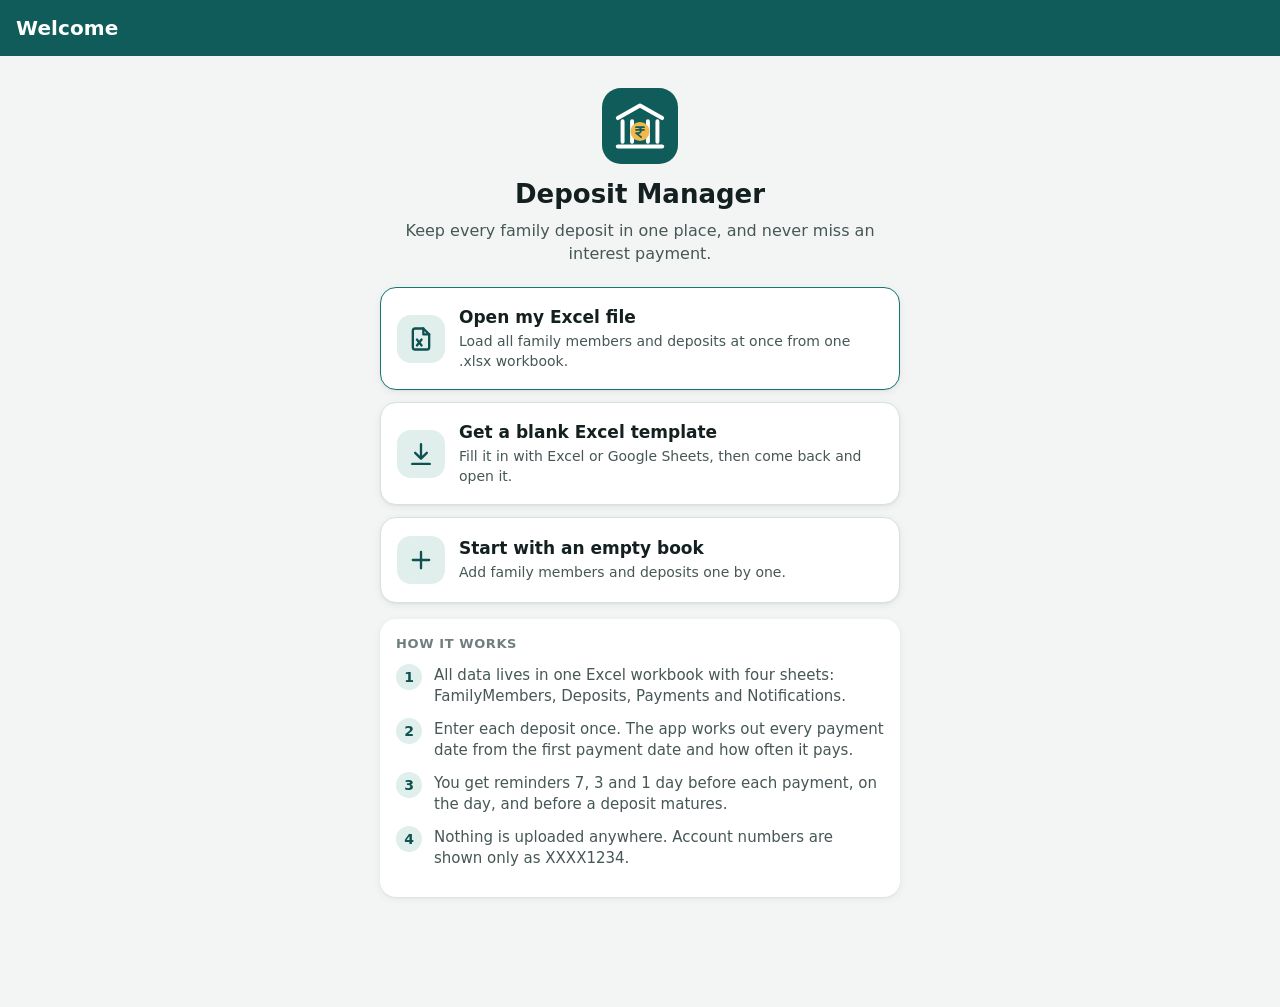
==== app/src/main/assets/index.html @ e75071ed "Deposit Manager 1.0: family deposit tracker with Excel as the database - Android app (Java, no inter" ====
<!doctype html>
<html lang="en">
<head>
<meta charset="utf-8">
<meta name="viewport" content="width=device-width, initial-scale=1, viewport-fit=cover">
<meta name="theme-color" content="#0F5C5A">
<meta name="color-scheme" content="light dark">
<meta name="description" content="Track family fixed deposits, interest payment dates and maturity — kept in one Excel workbook.">
<meta http-equiv="Content-Security-Policy" content="default-src 'none'; script-src 'unsafe-inline'; style-src 'unsafe-inline'; img-src data: blob:; font-src data:; connect-src 'none'; base-uri 'none'; form-action 'none'">
<title>Deposit Manager</title>
<link rel="icon" href="data:image/svg+xml,%3Csvg xmlns='http://www.w3.org/2000/svg' viewBox='0 0 96 96'%3E%3Crect width='96' height='96' rx='24' fill='%230F5C5A'/%3E%3Cpath d='M20 38 48 22l28 16' fill='none' stroke='%23fff' stroke-width='5' stroke-linecap='round' stroke-linejoin='round'/%3E%3Cpath d='M26 42v26M38 42v26M58 42v26M70 42v26M20 74h56' stroke='%23fff' stroke-width='5' stroke-linecap='round'/%3E%3Ccircle cx='48' cy='55' r='12' fill='%23F2B84B'/%3E%3C/svg%3E">
<style>
/* Deposit Manager — mobile-first styles. Light and dark themes via tokens. */
:root {
  --bg: #f3f5f4;
  --surface: #ffffff;
  --surface-2: #eef2f1;
  --surface-3: #e3e9e7;
  --text: #13201f;
  --text-2: #465756;
  --text-3: #6f7f7d;
  --line: #d9e1df;
  --brand: #0f5c5a;
  --brand-2: #137874;
  --brand-ink: #ffffff;
  --brand-soft: #e0efec;
  --brand-text: #0d5250;
  --gold: #a86b00;
  --gold-soft: #fbf0d9;
  --ok: #1b7a4b;
  --ok-soft: #e1f3e8;
  --warn: #9a5b00;
  --warn-soft: #fdf0d8;
  --danger: #b3261e;
  --danger-soft: #fce8e6;
  --info: #2458a6;
  --info-soft: #e5edf9;
  --shadow: 0 1px 2px rgba(16, 40, 38, .06), 0 2px 8px rgba(16, 40, 38, .06);
  --shadow-lg: 0 8px 32px rgba(10, 30, 28, .22);
  --radius: 16px;
  --radius-sm: 10px;
  --tap: 48px;
  --appbar-h: 56px;
  --tabbar-h: 64px;
  --safe-top: env(safe-area-inset-top, 0px);
  --safe-bottom: env(safe-area-inset-bottom, 0px);
  color-scheme: light;
}

:root[data-theme="dark"] {
  --bg: #0c1312;
  --surface: #141e1d;
  --surface-2: #1a2726;
  --surface-3: #22302f;
  --text: #e6eeec;
  --text-2: #a8b8b5;
  --text-3: #7e908d;
  --line: #273634;
  --brand: #0f4e4c;
  --brand-2: #3fb0a6;
  --brand-ink: #ffffff;
  --brand-soft: #16312e;
  --brand-text: #6fd0c5;
  --gold: #e7b04a;
  --gold-soft: #2e2512;
  --ok: #5cc98f;
  --ok-soft: #14291e;
  --warn: #e9a94a;
  --warn-soft: #2d2313;
  --danger: #f28b82;
  --danger-soft: #331716;
  --info: #8ab4f8;
  --info-soft: #172336;
  --shadow: 0 1px 2px rgba(0, 0, 0, .3);
  --shadow-lg: 0 8px 32px rgba(0, 0, 0, .5);
  color-scheme: dark;
}

* { box-sizing: border-box; -webkit-tap-highlight-color: transparent; }

html, body {
  margin: 0;
  height: 100%;
  background: var(--bg);
  color: var(--text);
  font-family: system-ui, -apple-system, "Segoe UI", Roboto, "Noto Sans", "Noto Sans Tamil", "Helvetica Neue", Arial, sans-serif;
  font-size: 16px;
  line-height: 1.4;
  -webkit-text-size-adjust: 100%;
  overscroll-behavior-y: none;
}

body.locked { overflow: hidden; }

button, input, select, textarea { font: inherit; color: inherit; }
button { cursor: pointer; }
a { color: var(--brand-text); }

.num { font-variant-numeric: tabular-nums; }
.muted { color: var(--text-3); }
.small { font-size: 13px; }
.strong { font-weight: 650; }
.nowrap { white-space: nowrap; }
.sr-only { position: absolute; width: 1px; height: 1px; overflow: hidden; clip: rect(0 0 0 0); }

svg.i { width: 22px; height: 22px; flex: none; stroke: currentColor; fill: none; stroke-width: 2; stroke-linecap: round; stroke-linejoin: round; vertical-align: middle; }
svg.i.sm { width: 18px; height: 18px; }
svg.i.lg { width: 28px; height: 28px; }

/* ------------------------------------------------------------ app shell */

#app { min-height: 100%; display: flex; flex-direction: column; }

.appbar {
  position: sticky; top: 0; z-index: 20;
  background: var(--brand); color: var(--brand-ink);
  padding-top: var(--safe-top);
}
.appbar-row { height: var(--appbar-h); display: flex; align-items: center; gap: 4px; padding: 0 6px 0 16px; }
.appbar-row.has-back { padding-left: 4px; }
.appbar h1 { flex: 1; margin: 0; font-size: 20px; font-weight: 650; white-space: nowrap; overflow: hidden; text-overflow: ellipsis; letter-spacing: .1px; }
.icon-btn {
  width: var(--tap); height: var(--tap); border-radius: 50%; border: 0; background: transparent; color: inherit;
  display: inline-flex; align-items: center; justify-content: center; flex: none;
}
.icon-btn:active { background: rgba(255, 255, 255, .16); }
.save-pill {
  display: inline-flex; align-items: center; gap: 6px; height: 32px; padding: 0 12px; border-radius: 16px;
  border: 0; font-size: 13px; font-weight: 600; background: rgba(255, 255, 255, .14); color: inherit; margin-right: 4px;
}
.save-pill .dot { width: 8px; height: 8px; border-radius: 50%; background: #7ee2b0; }
.save-pill.warn .dot { background: #ffc857; }
.save-pill.err .dot { background: #ff8a80; }
.save-pill.busy .dot { background: #cfe; animation: pulse 1s infinite; }
@keyframes pulse { 50% { opacity: .3; } }

main#main {
  flex: 1; width: 100%; max-width: 720px; margin: 0 auto;
  padding: 16px 16px calc(var(--tabbar-h) + var(--safe-bottom) + 88px);
}
body.no-tabs main#main { padding-bottom: calc(var(--safe-bottom) + 96px); }

.tabbar {
  position: fixed; left: 0; right: 0; bottom: 0; z-index: 20;
  background: var(--surface); border-top: 1px solid var(--line);
  padding-bottom: var(--safe-bottom);
  display: flex; justify-content: center;
}
.tabbar-inner { display: flex; width: 100%; max-width: 720px; }
.tab {
  flex: 1; height: var(--tabbar-h); border: 0; background: none; color: var(--text-3);
  display: flex; flex-direction: column; align-items: center; justify-content: center; gap: 3px;
  font-size: 12px; font-weight: 600; position: relative;
}
.tab .pill { display: flex; align-items: center; justify-content: center; width: 56px; height: 30px; border-radius: 15px; }
.tab.on { color: var(--brand-text); }
.tab.on .pill { background: var(--brand-soft); }
.tab .badge {
  position: absolute; top: 6px; left: calc(50% + 8px); min-width: 18px; height: 18px; padding: 0 5px; border-radius: 9px;
  background: var(--danger); color: #fff; font-size: 11px; line-height: 18px; text-align: center;
}
body.no-tabs .tabbar { display: none; }

/* ------------------------------------------------------------ building blocks */

.card {
  background: var(--surface); border-radius: var(--radius); box-shadow: var(--shadow);
  padding: 16px; margin-bottom: 14px;
}
.card.flush { padding: 0; overflow: hidden; }
.card h2, .section-title {
  font-size: 13px; font-weight: 700; letter-spacing: .6px; text-transform: uppercase; color: var(--text-3); margin: 0 0 10px;
}
.section-title { margin: 22px 4px 10px; display: flex; align-items: center; justify-content: space-between; }
.section-title .link { text-transform: none; letter-spacing: 0; font-size: 14px; }
.card.flush > h2 { padding: 14px 16px 0; }

.link { background: none; border: 0; padding: 6px 0; color: var(--brand-text); font-weight: 650; }

.row { display: flex; align-items: center; gap: 12px; }
.row.top { align-items: flex-start; }
.grow { flex: 1; min-width: 0; }
.right { text-align: right; }
.ellipsis { white-space: nowrap; overflow: hidden; text-overflow: ellipsis; }
.stack > * + * { margin-top: 10px; }
.gap-8 { gap: 8px; }
.wrap { flex-wrap: wrap; }
.mt-8 { margin-top: 8px; } .mt-12 { margin-top: 12px; } .mt-16 { margin-top: 16px; } .mb-0 { margin-bottom: 0; }

.btn {
  min-height: var(--tap); padding: 0 16px; white-space: nowrap; border-radius: 24px; border: 1.5px solid transparent;
  display: inline-flex; align-items: center; justify-content: center; gap: 8px;
  font-weight: 650; font-size: 16px; background: var(--surface-2); color: var(--text); text-decoration: none;
}
.btn.primary { background: var(--brand); color: var(--brand-ink); }
:root[data-theme="dark"] .btn.primary { background: var(--brand-2); color: #062321; }
.btn.outline { background: transparent; border-color: var(--line); color: var(--brand-text); }
.btn.ok { background: var(--ok); color: #fff; }
:root[data-theme="dark"] .btn.ok { color: #062312; }
.btn.danger { background: var(--danger-soft); color: var(--danger); }
.btn.danger-solid { background: var(--danger); color: #fff; }
.btn.small { min-height: 38px; padding: 0 14px; font-size: 14px; border-radius: 19px; }
.btn.block { display: flex; width: 100%; }
.btn[disabled] { opacity: .45; pointer-events: none; }
.btn:active { filter: brightness(.94); }
.btn-row { display: flex; gap: 10px; flex-wrap: wrap; }
.btn-row > .btn { flex: 1 1 140px; }

.chip {
  display: inline-flex; align-items: center; gap: 4px; height: 24px; padding: 0 9px; border-radius: 12px;
  font-size: 12px; font-weight: 700; white-space: nowrap; background: var(--surface-2); color: var(--text-2);
}
.chip.pending { background: var(--info-soft); color: var(--info); }
.chip.received { background: var(--ok-soft); color: var(--ok); }
.chip.overdue { background: var(--danger-soft); color: var(--danger); }
.chip.active { background: var(--brand-soft); color: var(--brand-text); }
.chip.closed { background: var(--surface-3); color: var(--text-2); }
.chip.warn { background: var(--warn-soft); color: var(--warn); }

/* filter / choice chips */
.chips { display: flex; gap: 8px; overflow-x: auto; padding: 2px 2px 8px; margin: 0 -2px 6px; scrollbar-width: none; }
.chips::-webkit-scrollbar { display: none; }
.fchip {
  flex: none; height: 38px; padding: 0 14px; border-radius: 19px; border: 1.5px solid var(--line);
  background: var(--surface); color: var(--text-2); font-weight: 600; font-size: 14px; display: inline-flex; align-items: center; gap: 6px;
}
.fchip.on { background: var(--brand-soft); border-color: var(--brand-2); color: var(--brand-text); }

.seg { display: flex; background: var(--surface-3); border-radius: 14px; padding: 4px; margin-bottom: 14px; }
.seg button {
  flex: 1; height: 42px; border: 0; border-radius: 10px; background: transparent; color: var(--text-2); font-weight: 650; font-size: 15px;
}
.seg button.on { background: var(--surface); color: var(--text); box-shadow: var(--shadow); }
.seg .count { font-weight: 600; color: var(--text-3); margin-left: 4px; }

/* ------------------------------------------------------------ lists */

.list { background: var(--surface); border-radius: var(--radius); box-shadow: var(--shadow); overflow: hidden; margin-bottom: 14px; }
.item {
  display: flex; align-items: center; gap: 12px; padding: 14px 16px; min-height: 64px; width: 100%;
  border: 0; background: none; text-align: left; border-top: 1px solid var(--line);
}
.list > .item:first-child, .list > .list-head + .item { border-top: 0; }
button.item:active, a.item:active { background: var(--surface-2); }
.item .t1 { font-weight: 650; font-size: 16px; }
.item .t2 { color: var(--text-2); font-size: 14px; margin-top: 1px; }
.item .t3 { color: var(--text-3); font-size: 13px; margin-top: 2px; }
.item .amt { font-weight: 700; font-size: 16px; font-variant-numeric: tabular-nums; white-space: nowrap; }
.list-head { padding: 12px 16px 6px; font-size: 13px; font-weight: 700; color: var(--text-3); display: flex; justify-content: space-between; background: var(--surface-2); }
.list-foot { padding: 12px 16px; border-top: 1px solid var(--line); }

.datebox {
  width: 48px; height: 52px; border-radius: 12px; background: var(--surface-2); flex: none;
  display: flex; flex-direction: column; align-items: center; justify-content: center; line-height: 1.05;
}
.datebox .d { font-size: 19px; font-weight: 750; font-variant-numeric: tabular-nums; }
.datebox .m { font-size: 11px; font-weight: 700; text-transform: uppercase; color: var(--text-3); margin-top: 2px; }
.datebox.overdue { background: var(--danger-soft); color: var(--danger); }
.datebox.overdue .m { color: var(--danger); }
.datebox.today { background: var(--warn-soft); color: var(--warn); }
.datebox.today .m { color: var(--warn); }
.datebox.received { background: var(--ok-soft); color: var(--ok); }
.datebox.received .m { color: var(--ok); }

.avatar {
  width: 44px; height: 44px; border-radius: 50%; background: var(--brand-soft); color: var(--brand-text); flex: none;
  display: flex; align-items: center; justify-content: center; font-weight: 750; font-size: 17px;
}
.avatar.lg { width: 60px; height: 60px; font-size: 22px; }

.recv-btn {
  flex: none; height: 40px; padding: 0 12px; border-radius: 20px; border: 1.5px solid var(--ok);
  background: var(--surface); color: var(--ok); font-weight: 700; font-size: 14px; display: inline-flex; align-items: center; gap: 4px;
}
.recv-btn:active { background: var(--ok-soft); }

.more-btn { display: block; width: 100%; padding: 14px; border: 0; border-top: 1px solid var(--line); background: none; color: var(--brand-text); font-weight: 650; }

/* ------------------------------------------------------------ dashboard */

.hello { margin: 2px 4px 14px; }
.hello .h { font-size: 22px; font-weight: 750; }
.hello .s { color: var(--text-2); margin-top: 2px; }

.stats { display: grid; grid-template-columns: 1fr 1fr; gap: 10px; margin-bottom: 14px; }
.stat {
  background: var(--surface); border-radius: var(--radius); box-shadow: var(--shadow); padding: 14px;
  border: 0; text-align: left; display: block; width: 100%; min-height: 92px;
}
.stat .k { font-size: 13px; color: var(--text-2); font-weight: 600; display: flex; align-items: center; gap: 6px; }
.stat .v { font-size: 24px; font-weight: 780; margin-top: 6px; font-variant-numeric: tabular-nums; letter-spacing: -.3px; }
.stat .s { font-size: 13px; color: var(--text-3); margin-top: 2px; }
.stat.wide { grid-column: span 2; }
.stat.hero { background: var(--brand); color: var(--brand-ink); }
.stat.hero .k, .stat.hero .s { color: rgba(255, 255, 255, .82); }
.stat.alert .v { color: var(--danger); }
.stat .k svg { width: 18px; height: 18px; }

.attention { border-left: 4px solid var(--danger); }
.attention.soft { border-left-color: var(--warn); }
.att-line { display: flex; align-items: center; gap: 10px; padding: 8px 0; }
.att-line + .att-line { border-top: 1px solid var(--line); }
.att-icon { width: 36px; height: 36px; border-radius: 50%; display: flex; align-items: center; justify-content: center; flex: none; }
.att-icon.red { background: var(--danger-soft); color: var(--danger); }
.att-icon.amber { background: var(--warn-soft); color: var(--warn); }
.att-icon.teal { background: var(--brand-soft); color: var(--brand-text); }

.freq-table { width: 100%; border-collapse: collapse; }
.freq-table td { padding: 10px 0; border-top: 1px solid var(--line); vertical-align: top; }
.freq-table tr:first-child td { border-top: 0; }
.freq-table td.r { text-align: right; font-variant-numeric: tabular-nums; font-weight: 650; white-space: nowrap; }
.freq-table tr.total td { font-weight: 750; font-size: 17px; border-top: 2px solid var(--line); }

.progress { height: 8px; border-radius: 4px; background: var(--surface-3); overflow: hidden; }
.progress > span { display: block; height: 100%; background: var(--ok); border-radius: 4px; }

.banner {
  display: flex; gap: 12px; align-items: flex-start; padding: 14px 16px; border-radius: var(--radius); margin-bottom: 14px;
  background: var(--warn-soft); color: var(--text);
}
.banner.info { background: var(--info-soft); }
.banner.err { background: var(--danger-soft); }
.banner.ok { background: var(--ok-soft); }
.banner .bi { color: var(--warn); margin-top: 1px; }
.banner.info .bi { color: var(--info); }
.banner.err .bi { color: var(--danger); }
.banner.ok .bi { color: var(--ok); }
.banner .bt { font-weight: 700; }
.banner .bd { font-size: 14px; color: var(--text-2); margin-top: 2px; }
.banner .btn { margin-top: 10px; }

/* ------------------------------------------------------------ details */

.hero-card { background: var(--brand); color: var(--brand-ink); border-radius: var(--radius); padding: 18px; margin-bottom: 14px; box-shadow: var(--shadow); }
.hero-card .bank { font-size: 15px; opacity: .9; font-weight: 600; }
.hero-card .big { font-size: 32px; font-weight: 800; margin: 4px 0 2px; font-variant-numeric: tabular-nums; letter-spacing: -.5px; }
.hero-card .acct { display: inline-flex; align-items: center; gap: 6px; font-variant-numeric: tabular-nums; letter-spacing: .6px; font-weight: 650; }
.hero-card .acct button { color: inherit; background: rgba(255, 255, 255, .16); border: 0; border-radius: 16px; height: 32px; padding: 0 10px; display: inline-flex; align-items: center; gap: 4px; font-size: 13px; font-weight: 650; }
.hero-card .meta { display: flex; justify-content: space-between; align-items: center; margin-top: 12px; gap: 8px; }
.hero-card .who { background: rgba(255, 255, 255, .16); border: 0; color: inherit; border-radius: 18px; height: 36px; padding: 0 12px; font-weight: 650; display: inline-flex; align-items: center; gap: 6px; }
.hero-card .chip { background: rgba(255, 255, 255, .2); color: #fff; }
:root[data-theme="dark"] .hero-card, :root[data-theme="dark"] .stat.hero { background: linear-gradient(160deg, #11524f, #0d3b39); }

.kv { display: grid; grid-template-columns: auto 1fr; gap: 0; }
.kv > div { padding: 11px 0; border-top: 1px solid var(--line); }
.kv > div:nth-child(1), .kv > div:nth-child(2) { border-top: 0; }
.kv .k { color: var(--text-2); padding-right: 16px; font-size: 15px; }
.kv .v { text-align: right; font-weight: 600; font-variant-numeric: tabular-nums; overflow-wrap: anywhere; }

.next-card { display: flex; align-items: center; gap: 14px; }
.next-card .when { font-size: 20px; font-weight: 750; }

/* ------------------------------------------------------------ forms */

.field { margin-bottom: 16px; }
.field > label, .field > .lbl { display: block; font-weight: 650; font-size: 15px; margin-bottom: 6px; }
.field .opt { font-weight: 500; color: var(--text-3); font-size: 13px; }
.input, select.input, textarea.input {
  display: block; width: 100%; min-height: 50px; padding: 12px 14px; border-radius: 12px;
  border: 1.5px solid var(--line); background: var(--surface); color: var(--text); font-size: 17px; outline: none;
  -webkit-appearance: none; appearance: none;
}
select.input {
  background-image: url("data:image/svg+xml;utf8,<svg xmlns='http://www.w3.org/2000/svg' width='20' height='20' viewBox='0 0 24 24' fill='none' stroke='%236f7f7d' stroke-width='2.2' stroke-linecap='round' stroke-linejoin='round'><polyline points='6 9 12 15 18 9'/></svg>");
  background-repeat: no-repeat; background-position: right 12px center; padding-right: 40px;
}
textarea.input { min-height: 84px; resize: vertical; }
.input:focus { border-color: var(--brand-2); box-shadow: 0 0 0 3px var(--brand-soft); }
.field.err .input { border-color: var(--danger); }
.field .hint { font-size: 13px; color: var(--text-3); margin-top: 6px; }
.field .error { font-size: 14px; color: var(--danger); margin-top: 6px; font-weight: 600; }
.input-wrap { position: relative; }
.input-wrap .prefix { position: absolute; left: 14px; top: 50%; transform: translateY(-50%); color: var(--text-3); font-size: 17px; pointer-events: none; }
.input-wrap .suffix { position: absolute; right: 14px; top: 50%; transform: translateY(-50%); color: var(--text-3); font-size: 17px; pointer-events: none; }
.input-wrap.has-prefix .input { padding-left: 32px; }
.input-wrap.has-suffix .input { padding-right: 36px; }
.two { display: grid; grid-template-columns: 1fr 1fr; gap: 12px; }
.freq-pick { display: grid; grid-template-columns: 1fr 1fr; gap: 8px; }
.freq-pick button {
  min-height: 50px; border-radius: 12px; border: 1.5px solid var(--line); background: var(--surface); font-weight: 650; font-size: 15px; color: var(--text-2);
}
.freq-pick button.on { border-color: var(--brand-2); background: var(--brand-soft); color: var(--brand-text); }
.quick { display: flex; gap: 6px; flex-wrap: wrap; margin-top: 8px; }
.quick button { height: 34px; padding: 0 12px; border-radius: 17px; border: 1px solid var(--line); background: var(--surface-2); font-size: 13px; font-weight: 650; color: var(--text-2); }
.preview-dates { font-size: 14px; color: var(--brand-text); background: var(--brand-soft); border-radius: 10px; padding: 10px 12px; margin-top: 8px; }

.radio-card {
  display: flex; gap: 12px; align-items: flex-start; padding: 14px; border-radius: 12px; border: 1.5px solid var(--line);
  background: var(--surface); margin-bottom: 8px; width: 100%; text-align: left;
}
.radio-card.on { border-color: var(--brand-2); background: var(--brand-soft); }
.radio-card .dot { width: 22px; height: 22px; border-radius: 50%; border: 2px solid var(--text-3); flex: none; margin-top: 1px; position: relative; }
.radio-card.on .dot { border-color: var(--brand-2); }
.radio-card.on .dot::after { content: ""; position: absolute; inset: 4px; border-radius: 50%; background: var(--brand-2); }
.radio-card .rt { font-weight: 650; }
.radio-card .rd { font-size: 14px; color: var(--text-2); margin-top: 2px; }

.switch-row { display: flex; align-items: center; gap: 12px; padding: 12px 0; min-height: 56px; border-top: 1px solid var(--line); }
.switch-row:first-of-type { border-top: 0; }
.switch-row .sl { flex: 1; }
.switch-row .sd { font-size: 13px; color: var(--text-3); margin-top: 1px; }
.switch { position: relative; width: 52px; height: 32px; flex: none; }
.switch input { opacity: 0; width: 100%; height: 100%; position: absolute; margin: 0; cursor: pointer; z-index: 1; }
.switch .track { position: absolute; inset: 0; background: var(--surface-3); border-radius: 16px; transition: background .15s; border: 1.5px solid var(--line); }
.switch .track::after { content: ""; position: absolute; width: 24px; height: 24px; left: 3px; top: 2.5px; background: #fff; border-radius: 50%; box-shadow: 0 1px 3px rgba(0, 0, 0, .3); transition: transform .15s; }
.switch input:checked + .track { background: var(--brand-2); border-color: var(--brand-2); }
.switch input:checked + .track::after { transform: translateX(20px); }

.sticky-actions {
  position: fixed; left: 0; right: 0; bottom: 0; z-index: 15; padding: 12px 16px calc(12px + var(--safe-bottom));
  background: var(--surface); border-top: 1px solid var(--line); display: flex; justify-content: center;
}
.sticky-actions > div { width: 100%; max-width: 688px; display: flex; gap: 10px; }
.sticky-actions .btn { flex: 1; }

.fab {
  position: fixed; right: 18px; bottom: calc(var(--tabbar-h) + var(--safe-bottom) + 18px); z-index: 19;
  height: 56px; padding: 0 22px 0 18px; border-radius: 18px; border: 0; background: var(--brand); color: var(--brand-ink);
  box-shadow: var(--shadow-lg); display: flex; align-items: center; gap: 8px; font-weight: 700; font-size: 16px;
}
:root[data-theme="dark"] .fab { background: var(--brand-2); color: #062321; }
@media (min-width: 760px) { .fab { right: calc(50% - 344px); } }

.search-box { position: relative; margin-bottom: 12px; }
.search-box svg { position: absolute; left: 14px; top: 50%; transform: translateY(-50%); color: var(--text-3); }
.search-box .input { padding-left: 46px; border-radius: 26px; }
.search-box .clear { position: absolute; right: 4px; top: 50%; transform: translateY(-50%); color: var(--text-3); }

.filters { display: grid; grid-template-columns: 1fr 1fr; gap: 10px; margin-bottom: 12px; }
.filters select.input { min-height: 44px; font-size: 15px; padding: 8px 36px 8px 12px; }
.filters .full { grid-column: span 2; }

.summary-line { display: flex; justify-content: space-between; align-items: baseline; margin: 0 4px 10px; color: var(--text-2); font-size: 14px; }
.summary-line b { color: var(--text); font-size: 16px; }

.empty { text-align: center; padding: 36px 20px; color: var(--text-2); }
.empty .ei { width: 64px; height: 64px; border-radius: 50%; background: var(--surface-2); margin: 0 auto 12px; display: flex; align-items: center; justify-content: center; color: var(--text-3); }
.empty .et { font-weight: 700; color: var(--text); font-size: 17px; margin-bottom: 4px; }
.empty .btn { margin-top: 16px; }

/* ------------------------------------------------------------ overlays */

.overlay { position: fixed; inset: 0; z-index: 50; display: flex; align-items: flex-end; justify-content: center; background: rgba(8, 20, 19, .45); animation: fade .15s ease-out; }
.overlay.center { align-items: center; padding: 20px; }
@keyframes fade { from { opacity: 0; } }
@keyframes rise { from { transform: translateY(40px); opacity: 0; } }
.sheet {
  width: 100%; max-width: 640px; max-height: 92vh; overflow-y: auto; background: var(--surface); color: var(--text);
  border-radius: 22px 22px 0 0; padding: 8px 18px calc(18px + var(--safe-bottom)); animation: rise .2s ease-out; box-shadow: var(--shadow-lg);
}
.sheet .grab { width: 40px; height: 4px; border-radius: 2px; background: var(--line); margin: 4px auto 12px; }
.sheet h3 { margin: 0 0 4px; font-size: 20px; }
.sheet .sub { color: var(--text-2); margin-bottom: 16px; font-size: 15px; }
.dialog { width: 100%; max-width: 420px; background: var(--surface); border-radius: 22px; padding: 22px 20px 16px; animation: rise .18s ease-out; box-shadow: var(--shadow-lg); }
.dialog h3 { margin: 0 0 8px; font-size: 19px; }
.dialog p { margin: 0 0 18px; color: var(--text-2); }
.dialog .btn-row { justify-content: flex-end; }
.dialog .btn-row .btn { flex: 0 1 auto; }

.toast-wrap { position: fixed; left: 0; right: 0; bottom: calc(var(--tabbar-h) + var(--safe-bottom) + 16px); z-index: 60; display: flex; justify-content: center; pointer-events: none; padding: 0 16px; }
body.no-tabs .toast-wrap { bottom: calc(var(--safe-bottom) + 96px); }
.toast { background: #1d2b2a; color: #fff; padding: 14px 18px; border-radius: 14px; box-shadow: var(--shadow-lg); max-width: 560px; font-size: 15px; animation: rise .2s ease-out; pointer-events: auto; display: flex; gap: 12px; align-items: center; }
.toast button { background: none; border: 0; color: #7fe0d4; font-weight: 700; padding: 4px; }

.warn-list { max-height: 220px; overflow-y: auto; background: var(--surface-2); border-radius: 12px; padding: 10px 12px; font-size: 14px; color: var(--text-2); margin: 8px 0 14px; }
.warn-list div + div { margin-top: 6px; padding-top: 6px; border-top: 1px solid var(--line); }
.count-grid { display: grid; grid-template-columns: repeat(3, 1fr); gap: 8px; margin: 12px 0; }
.count-grid div { background: var(--surface-2); border-radius: 12px; padding: 12px 8px; text-align: center; }
.count-grid b { display: block; font-size: 22px; }
.count-grid span { font-size: 12px; color: var(--text-2); }

/* ------------------------------------------------------------ lock + keypad */

.lock {
  position: fixed; inset: 0; z-index: 100; background: var(--brand); color: #fff; display: flex; flex-direction: column;
  align-items: center; justify-content: center; padding: calc(24px + var(--safe-top)) 24px calc(24px + var(--safe-bottom));
}
.lock .logo { width: 72px; height: 72px; margin-bottom: 14px; }
.lock .lt { font-size: 22px; font-weight: 700; }
.lock .ls { opacity: .85; margin-top: 4px; min-height: 22px; text-align: center; }
.dots { display: flex; gap: 14px; margin: 26px 0 30px; height: 18px; }
.dots span { width: 16px; height: 16px; border-radius: 50%; border: 2px solid currentColor; opacity: .9; }
.dots span.on { background: currentColor; }
.dots.shake { animation: shake .35s; }
@keyframes shake { 20%, 60% { transform: translateX(-10px); } 40%, 80% { transform: translateX(10px); } }
.keypad { display: grid; grid-template-columns: repeat(3, 76px); gap: 14px 22px; }
.keypad button {
  width: 76px; height: 76px; border-radius: 50%; border: 0; background: rgba(255, 255, 255, .14); color: inherit; font-size: 28px; font-weight: 600;
  display: flex; align-items: center; justify-content: center;
}
.keypad button:active { background: rgba(255, 255, 255, .3); }
.keypad button.ghost { background: transparent; }
.keypad button.ghost:active { background: rgba(255, 255, 255, .14); }
.sheet .keypad button { background: var(--surface-2); color: var(--text); }
.sheet .dots { color: var(--brand-text); justify-content: center; }
.sheet .keypad { margin: 0 auto; }

/* ------------------------------------------------------------ onboarding */

.welcome { max-width: 520px; margin: 0 auto; padding-top: 8px; }
.welcome .logo { width: 76px; height: 76px; display: block; margin: 8px auto 12px; }
.welcome h2 { text-align: center; font-size: 26px; margin: 0; }
.welcome .lead { text-align: center; color: var(--text-2); margin: 8px 8px 22px; }
.choice {
  display: flex; gap: 14px; align-items: center; width: 100%; text-align: left; padding: 18px 16px; border-radius: var(--radius);
  border: 1.5px solid var(--line); background: var(--surface); margin-bottom: 12px; box-shadow: var(--shadow);
}
.choice.primary { border-color: var(--brand-2); }
.choice .ci { width: 48px; height: 48px; border-radius: 14px; background: var(--brand-soft); color: var(--brand-text); display: flex; align-items: center; justify-content: center; flex: none; }
.choice .ct { font-weight: 700; font-size: 17px; }
.choice .cd { color: var(--text-2); font-size: 14px; margin-top: 2px; }
.steps { counter-reset: s; padding: 0; margin: 0; list-style: none; }
.steps li { counter-increment: s; position: relative; padding: 0 0 12px 38px; color: var(--text-2); font-size: 15px; }
.steps li::before { content: counter(s); position: absolute; left: 0; top: -1px; width: 26px; height: 26px; border-radius: 50%; background: var(--brand-soft); color: var(--brand-text); font-weight: 750; font-size: 14px; display: flex; align-items: center; justify-content: center; }

@media (prefers-reduced-motion: reduce) { * { animation: none !important; transition: none !important; } }
@media (min-width: 560px) { .stats { grid-template-columns: repeat(3, 1fr); } .stat.wide { grid-column: span 3; } }
.logo svg, .avatar svg { width: 100%; height: 100%; display: block; }
.avatar:has(svg) { background: none; }
.welcome .card h2 { font-size: 13px; text-align: left; margin: 0 0 12px; }

.sheet .sheet-actions {
  position: sticky; bottom: calc(-18px - var(--safe-bottom)); z-index: 2;
  margin: 14px -18px calc(-18px - var(--safe-bottom)); padding: 12px 18px calc(18px + var(--safe-bottom));
  background: var(--surface); border-top: 1px solid var(--line);
}
.lock .logo svg { border-radius: 20px; box-shadow: 0 0 0 2px rgba(255, 255, 255, .28); }
.btn-row > .btn { padding: 0 12px; }

</style>
</head>
<body>
<div id="app">
  <header class="appbar"><div id="bar" class="appbar-row"></div></header>
  <main id="main" tabindex="-1"></main>
  <div id="extra"></div>
  <nav class="tabbar" aria-label="Main"><div id="tabs" class="tabbar-inner"></div></nav>
</div>
<div id="toast" class="toast-wrap" aria-live="polite"></div>
<noscript><p style="padding:24px;font-family:sans-serif">Deposit Manager needs JavaScript to run.</p></noscript>
<script>
/*!

JSZip v3.10.1 - A JavaScript class for generating and reading zip files
<http://stuartk.com/jszip>

(c) 2009-2016 Stuart Knightley <stuart [at] stuartk.com>
Dual licenced under the MIT license or GPLv3. See https://raw.github.com/Stuk/jszip/main/LICENSE.markdown.

JSZip uses the library pako released under the MIT license :
https://github.com/nodeca/pako/blob/main/LICENSE
*/

!function(e){if("object"==typeof exports&&"undefined"!=typeof module)module.exports=e();else if("function"==typeof define&&define.amd)define([],e);else{("undefined"!=typeof window?window:"undefined"!=typeof global?global:"undefined"!=typeof self?self:this).JSZip=e()}}(function(){return function s(a,o,h){function u(r,e){if(!o[r]){if(!a[r]){var t="function"==typeof require&&require;if(!e&&t)return t(r,!0);if(l)return l(r,!0);var n=new Error("Cannot find module '"+r+"'");throw n.code="MODULE_NOT_FOUND",n}var i=o[r]={exports:{}};a[r][0].call(i.exports,function(e){var t=a[r][1][e];return u(t||e)},i,i.exports,s,a,o,h)}return o[r].exports}for(var l="function"==typeof require&&require,e=0;e<h.length;e++)u(h[e]);return u}({1:[function(e,t,r){"use strict";var d=e("./utils"),c=e("./support"),p="ABCDEFGHIJKLMNOPQRSTUVWXYZabcdefghijklmnopqrstuvwxyz0123456789+/=";r.encode=function(e){for(var t,r,n,i,s,a,o,h=[],u=0,l=e.length,f=l,c="string"!==d.getTypeOf(e);u<e.length;)f=l-u,n=c?(t=e[u++],r=u<l?e[u++]:0,u<l?e[u++]:0):(t=e.charCodeAt(u++),r=u<l?e.charCodeAt(u++):0,u<l?e.charCodeAt(u++):0),i=t>>2,s=(3&t)<<4|r>>4,a=1<f?(15&r)<<2|n>>6:64,o=2<f?63&n:64,h.push(p.charAt(i)+p.charAt(s)+p.charAt(a)+p.charAt(o));return h.join("")},r.decode=function(e){var t,r,n,i,s,a,o=0,h=0,u="data:";if(e.substr(0,u.length)===u)throw new Error("Invalid base64 input, it looks like a data url.");var l,f=3*(e=e.replace(/[^A-Za-z0-9+/=]/g,"")).length/4;if(e.charAt(e.length-1)===p.charAt(64)&&f--,e.charAt(e.length-2)===p.charAt(64)&&f--,f%1!=0)throw new Error("Invalid base64 input, bad content length.");for(l=c.uint8array?new Uint8Array(0|f):new Array(0|f);o<e.length;)t=p.indexOf(e.charAt(o++))<<2|(i=p.indexOf(e.charAt(o++)))>>4,r=(15&i)<<4|(s=p.indexOf(e.charAt(o++)))>>2,n=(3&s)<<6|(a=p.indexOf(e.charAt(o++))),l[h++]=t,64!==s&&(l[h++]=r),64!==a&&(l[h++]=n);return l}},{"./support":30,"./utils":32}],2:[function(e,t,r){"use strict";var n=e("./external"),i=e("./stream/DataWorker"),s=e("./stream/Crc32Probe"),a=e("./stream/DataLengthProbe");function o(e,t,r,n,i){this.compressedSize=e,this.uncompressedSize=t,this.crc32=r,this.compression=n,this.compressedContent=i}o.prototype={getContentWorker:function(){var e=new i(n.Promise.resolve(this.compressedContent)).pipe(this.compression.uncompressWorker()).pipe(new a("data_length")),t=this;return e.on("end",function(){if(this.streamInfo.data_length!==t.uncompressedSize)throw new Error("Bug : uncompressed data size mismatch")}),e},getCompressedWorker:function(){return new i(n.Promise.resolve(this.compressedContent)).withStreamInfo("compressedSize",this.compressedSize).withStreamInfo("uncompressedSize",this.uncompressedSize).withStreamInfo("crc32",this.crc32).withStreamInfo("compression",this.compression)}},o.createWorkerFrom=function(e,t,r){return e.pipe(new s).pipe(new a("uncompressedSize")).pipe(t.compressWorker(r)).pipe(new a("compressedSize")).withStreamInfo("compression",t)},t.exports=o},{"./external":6,"./stream/Crc32Probe":25,"./stream/DataLengthProbe":26,"./stream/DataWorker":27}],3:[function(e,t,r){"use strict";var n=e("./stream/GenericWorker");r.STORE={magic:"\0\0",compressWorker:function(){return new n("STORE compression")},uncompressWorker:function(){return new n("STORE decompression")}},r.DEFLATE=e("./flate")},{"./flate":7,"./stream/GenericWorker":28}],4:[function(e,t,r){"use strict";var n=e("./utils");var o=function(){for(var e,t=[],r=0;r<256;r++){e=r;for(var n=0;n<8;n++)e=1&e?3988292384^e>>>1:e>>>1;t[r]=e}return t}();t.exports=function(e,t){return void 0!==e&&e.length?"string"!==n.getTypeOf(e)?function(e,t,r,n){var i=o,s=n+r;e^=-1;for(var a=n;a<s;a++)e=e>>>8^i[255&(e^t[a])];return-1^e}(0|t,e,e.length,0):function(e,t,r,n){var i=o,s=n+r;e^=-1;for(var a=n;a<s;a++)e=e>>>8^i[255&(e^t.charCodeAt(a))];return-1^e}(0|t,e,e.length,0):0}},{"./utils":32}],5:[function(e,t,r){"use strict";r.base64=!1,r.binary=!1,r.dir=!1,r.createFolders=!0,r.date=null,r.compression=null,r.compressionOptions=null,r.comment=null,r.unixPermissions=null,r.dosPermissions=null},{}],6:[function(e,t,r){"use strict";var n=null;n="undefined"!=typeof Promise?Promise:e("lie"),t.exports={Promise:n}},{lie:37}],7:[function(e,t,r){"use strict";var n="undefined"!=typeof Uint8Array&&"undefined"!=typeof Uint16Array&&"undefined"!=typeof Uint32Array,i=e("pako"),s=e("./utils"),a=e("./stream/GenericWorker"),o=n?"uint8array":"array";function h(e,t){a.call(this,"FlateWorker/"+e),this._pako=null,this._pakoAction=e,this._pakoOptions=t,this.meta={}}r.magic="\b\0",s.inherits(h,a),h.prototype.processChunk=function(e){this.meta=e.meta,null===this._pako&&this._createPako(),this._pako.push(s.transformTo(o,e.data),!1)},h.prototype.flush=function(){a.prototype.flush.call(this),null===this._pako&&this._createPako(),this._pako.push([],!0)},h.prototype.cleanUp=function(){a.prototype.cleanUp.call(this),this._pako=null},h.prototype._createPako=function(){this._pako=new i[this._pakoAction]({raw:!0,level:this._pakoOptions.level||-1});var t=this;this._pako.onData=function(e){t.push({data:e,meta:t.meta})}},r.compressWorker=function(e){return new h("Deflate",e)},r.uncompressWorker=function(){return new h("Inflate",{})}},{"./stream/GenericWorker":28,"./utils":32,pako:38}],8:[function(e,t,r){"use strict";function A(e,t){var r,n="";for(r=0;r<t;r++)n+=String.fromCharCode(255&e),e>>>=8;return n}function n(e,t,r,n,i,s){var a,o,h=e.file,u=e.compression,l=s!==O.utf8encode,f=I.transformTo("string",s(h.name)),c=I.transformTo("string",O.utf8encode(h.name)),d=h.comment,p=I.transformTo("string",s(d)),m=I.transformTo("string",O.utf8encode(d)),_=c.length!==h.name.length,g=m.length!==d.length,b="",v="",y="",w=h.dir,k=h.date,x={crc32:0,compressedSize:0,uncompressedSize:0};t&&!r||(x.crc32=e.crc32,x.compressedSize=e.compressedSize,x.uncompressedSize=e.uncompressedSize);var S=0;t&&(S|=8),l||!_&&!g||(S|=2048);var z=0,C=0;w&&(z|=16),"UNIX"===i?(C=798,z|=function(e,t){var r=e;return e||(r=t?16893:33204),(65535&r)<<16}(h.unixPermissions,w)):(C=20,z|=function(e){return 63&(e||0)}(h.dosPermissions)),a=k.getUTCHours(),a<<=6,a|=k.getUTCMinutes(),a<<=5,a|=k.getUTCSeconds()/2,o=k.getUTCFullYear()-1980,o<<=4,o|=k.getUTCMonth()+1,o<<=5,o|=k.getUTCDate(),_&&(v=A(1,1)+A(B(f),4)+c,b+="up"+A(v.length,2)+v),g&&(y=A(1,1)+A(B(p),4)+m,b+="uc"+A(y.length,2)+y);var E="";return E+="\n\0",E+=A(S,2),E+=u.magic,E+=A(a,2),E+=A(o,2),E+=A(x.crc32,4),E+=A(x.compressedSize,4),E+=A(x.uncompressedSize,4),E+=A(f.length,2),E+=A(b.length,2),{fileRecord:R.LOCAL_FILE_HEADER+E+f+b,dirRecord:R.CENTRAL_FILE_HEADER+A(C,2)+E+A(p.length,2)+"\0\0\0\0"+A(z,4)+A(n,4)+f+b+p}}var I=e("../utils"),i=e("../stream/GenericWorker"),O=e("../utf8"),B=e("../crc32"),R=e("../signature");function s(e,t,r,n){i.call(this,"ZipFileWorker"),this.bytesWritten=0,this.zipComment=t,this.zipPlatform=r,this.encodeFileName=n,this.streamFiles=e,this.accumulate=!1,this.contentBuffer=[],this.dirRecords=[],this.currentSourceOffset=0,this.entriesCount=0,this.currentFile=null,this._sources=[]}I.inherits(s,i),s.prototype.push=function(e){var t=e.meta.percent||0,r=this.entriesCount,n=this._sources.length;this.accumulate?this.contentBuffer.push(e):(this.bytesWritten+=e.data.length,i.prototype.push.call(this,{data:e.data,meta:{currentFile:this.currentFile,percent:r?(t+100*(r-n-1))/r:100}}))},s.prototype.openedSource=function(e){this.currentSourceOffset=this.bytesWritten,this.currentFile=e.file.name;var t=this.streamFiles&&!e.file.dir;if(t){var r=n(e,t,!1,this.currentSourceOffset,this.zipPlatform,this.encodeFileName);this.push({data:r.fileRecord,meta:{percent:0}})}else this.accumulate=!0},s.prototype.closedSource=function(e){this.accumulate=!1;var t=this.streamFiles&&!e.file.dir,r=n(e,t,!0,this.currentSourceOffset,this.zipPlatform,this.encodeFileName);if(this.dirRecords.push(r.dirRecord),t)this.push({data:function(e){return R.DATA_DESCRIPTOR+A(e.crc32,4)+A(e.compressedSize,4)+A(e.uncompressedSize,4)}(e),meta:{percent:100}});else for(this.push({data:r.fileRecord,meta:{percent:0}});this.contentBuffer.length;)this.push(this.contentBuffer.shift());this.currentFile=null},s.prototype.flush=function(){for(var e=this.bytesWritten,t=0;t<this.dirRecords.length;t++)this.push({data:this.dirRecords[t],meta:{percent:100}});var r=this.bytesWritten-e,n=function(e,t,r,n,i){var s=I.transformTo("string",i(n));return R.CENTRAL_DIRECTORY_END+"\0\0\0\0"+A(e,2)+A(e,2)+A(t,4)+A(r,4)+A(s.length,2)+s}(this.dirRecords.length,r,e,this.zipComment,this.encodeFileName);this.push({data:n,meta:{percent:100}})},s.prototype.prepareNextSource=function(){this.previous=this._sources.shift(),this.openedSource(this.previous.streamInfo),this.isPaused?this.previous.pause():this.previous.resume()},s.prototype.registerPrevious=function(e){this._sources.push(e);var t=this;return e.on("data",function(e){t.processChunk(e)}),e.on("end",function(){t.closedSource(t.previous.streamInfo),t._sources.length?t.prepareNextSource():t.end()}),e.on("error",function(e){t.error(e)}),this},s.prototype.resume=function(){return!!i.prototype.resume.call(this)&&(!this.previous&&this._sources.length?(this.prepareNextSource(),!0):this.previous||this._sources.length||this.generatedError?void 0:(this.end(),!0))},s.prototype.error=function(e){var t=this._sources;if(!i.prototype.error.call(this,e))return!1;for(var r=0;r<t.length;r++)try{t[r].error(e)}catch(e){}return!0},s.prototype.lock=function(){i.prototype.lock.call(this);for(var e=this._sources,t=0;t<e.length;t++)e[t].lock()},t.exports=s},{"../crc32":4,"../signature":23,"../stream/GenericWorker":28,"../utf8":31,"../utils":32}],9:[function(e,t,r){"use strict";var u=e("../compressions"),n=e("./ZipFileWorker");r.generateWorker=function(e,a,t){var o=new n(a.streamFiles,t,a.platform,a.encodeFileName),h=0;try{e.forEach(function(e,t){h++;var r=function(e,t){var r=e||t,n=u[r];if(!n)throw new Error(r+" is not a valid compression method !");return n}(t.options.compression,a.compression),n=t.options.compressionOptions||a.compressionOptions||{},i=t.dir,s=t.date;t._compressWorker(r,n).withStreamInfo("file",{name:e,dir:i,date:s,comment:t.comment||"",unixPermissions:t.unixPermissions,dosPermissions:t.dosPermissions}).pipe(o)}),o.entriesCount=h}catch(e){o.error(e)}return o}},{"../compressions":3,"./ZipFileWorker":8}],10:[function(e,t,r){"use strict";function n(){if(!(this instanceof n))return new n;if(arguments.length)throw new Error("The constructor with parameters has been removed in JSZip 3.0, please check the upgrade guide.");this.files=Object.create(null),this.comment=null,this.root="",this.clone=function(){var e=new n;for(var t in this)"function"!=typeof this[t]&&(e[t]=this[t]);return e}}(n.prototype=e("./object")).loadAsync=e("./load"),n.support=e("./support"),n.defaults=e("./defaults"),n.version="3.10.1",n.loadAsync=function(e,t){return(new n).loadAsync(e,t)},n.external=e("./external"),t.exports=n},{"./defaults":5,"./external":6,"./load":11,"./object":15,"./support":30}],11:[function(e,t,r){"use strict";var u=e("./utils"),i=e("./external"),n=e("./utf8"),s=e("./zipEntries"),a=e("./stream/Crc32Probe"),l=e("./nodejsUtils");function f(n){return new i.Promise(function(e,t){var r=n.decompressed.getContentWorker().pipe(new a);r.on("error",function(e){t(e)}).on("end",function(){r.streamInfo.crc32!==n.decompressed.crc32?t(new Error("Corrupted zip : CRC32 mismatch")):e()}).resume()})}t.exports=function(e,o){var h=this;return o=u.extend(o||{},{base64:!1,checkCRC32:!1,optimizedBinaryString:!1,createFolders:!1,decodeFileName:n.utf8decode}),l.isNode&&l.isStream(e)?i.Promise.reject(new Error("JSZip can't accept a stream when loading a zip file.")):u.prepareContent("the loaded zip file",e,!0,o.optimizedBinaryString,o.base64).then(function(e){var t=new s(o);return t.load(e),t}).then(function(e){var t=[i.Promise.resolve(e)],r=e.files;if(o.checkCRC32)for(var n=0;n<r.length;n++)t.push(f(r[n]));return i.Promise.all(t)}).then(function(e){for(var t=e.shift(),r=t.files,n=0;n<r.length;n++){var i=r[n],s=i.fileNameStr,a=u.resolve(i.fileNameStr);h.file(a,i.decompressed,{binary:!0,optimizedBinaryString:!0,date:i.date,dir:i.dir,comment:i.fileCommentStr.length?i.fileCommentStr:null,unixPermissions:i.unixPermissions,dosPermissions:i.dosPermissions,createFolders:o.createFolders}),i.dir||(h.file(a).unsafeOriginalName=s)}return t.zipComment.length&&(h.comment=t.zipComment),h})}},{"./external":6,"./nodejsUtils":14,"./stream/Crc32Probe":25,"./utf8":31,"./utils":32,"./zipEntries":33}],12:[function(e,t,r){"use strict";var n=e("../utils"),i=e("../stream/GenericWorker");function s(e,t){i.call(this,"Nodejs stream input adapter for "+e),this._upstreamEnded=!1,this._bindStream(t)}n.inherits(s,i),s.prototype._bindStream=function(e){var t=this;(this._stream=e).pause(),e.on("data",function(e){t.push({data:e,meta:{percent:0}})}).on("error",function(e){t.isPaused?this.generatedError=e:t.error(e)}).on("end",function(){t.isPaused?t._upstreamEnded=!0:t.end()})},s.prototype.pause=function(){return!!i.prototype.pause.call(this)&&(this._stream.pause(),!0)},s.prototype.resume=function(){return!!i.prototype.resume.call(this)&&(this._upstreamEnded?this.end():this._stream.resume(),!0)},t.exports=s},{"../stream/GenericWorker":28,"../utils":32}],13:[function(e,t,r){"use strict";var i=e("readable-stream").Readable;function n(e,t,r){i.call(this,t),this._helper=e;var n=this;e.on("data",function(e,t){n.push(e)||n._helper.pause(),r&&r(t)}).on("error",function(e){n.emit("error",e)}).on("end",function(){n.push(null)})}e("../utils").inherits(n,i),n.prototype._read=function(){this._helper.resume()},t.exports=n},{"../utils":32,"readable-stream":16}],14:[function(e,t,r){"use strict";t.exports={isNode:"undefined"!=typeof Buffer,newBufferFrom:function(e,t){if(Buffer.from&&Buffer.from!==Uint8Array.from)return Buffer.from(e,t);if("number"==typeof e)throw new Error('The "data" argument must not be a number');return new Buffer(e,t)},allocBuffer:function(e){if(Buffer.alloc)return Buffer.alloc(e);var t=new Buffer(e);return t.fill(0),t},isBuffer:function(e){return Buffer.isBuffer(e)},isStream:function(e){return e&&"function"==typeof e.on&&"function"==typeof e.pause&&"function"==typeof e.resume}}},{}],15:[function(e,t,r){"use strict";function s(e,t,r){var n,i=u.getTypeOf(t),s=u.extend(r||{},f);s.date=s.date||new Date,null!==s.compression&&(s.compression=s.compression.toUpperCase()),"string"==typeof s.unixPermissions&&(s.unixPermissions=parseInt(s.unixPermissions,8)),s.unixPermissions&&16384&s.unixPermissions&&(s.dir=!0),s.dosPermissions&&16&s.dosPermissions&&(s.dir=!0),s.dir&&(e=g(e)),s.createFolders&&(n=_(e))&&b.call(this,n,!0);var a="string"===i&&!1===s.binary&&!1===s.base64;r&&void 0!==r.binary||(s.binary=!a),(t instanceof c&&0===t.uncompressedSize||s.dir||!t||0===t.length)&&(s.base64=!1,s.binary=!0,t="",s.compression="STORE",i="string");var o=null;o=t instanceof c||t instanceof l?t:p.isNode&&p.isStream(t)?new m(e,t):u.prepareContent(e,t,s.binary,s.optimizedBinaryString,s.base64);var h=new d(e,o,s);this.files[e]=h}var i=e("./utf8"),u=e("./utils"),l=e("./stream/GenericWorker"),a=e("./stream/StreamHelper"),f=e("./defaults"),c=e("./compressedObject"),d=e("./zipObject"),o=e("./generate"),p=e("./nodejsUtils"),m=e("./nodejs/NodejsStreamInputAdapter"),_=function(e){"/"===e.slice(-1)&&(e=e.substring(0,e.length-1));var t=e.lastIndexOf("/");return 0<t?e.substring(0,t):""},g=function(e){return"/"!==e.slice(-1)&&(e+="/"),e},b=function(e,t){return t=void 0!==t?t:f.createFolders,e=g(e),this.files[e]||s.call(this,e,null,{dir:!0,createFolders:t}),this.files[e]};function h(e){return"[object RegExp]"===Object.prototype.toString.call(e)}var n={load:function(){throw new Error("This method has been removed in JSZip 3.0, please check the upgrade guide.")},forEach:function(e){var t,r,n;for(t in this.files)n=this.files[t],(r=t.slice(this.root.length,t.length))&&t.slice(0,this.root.length)===this.root&&e(r,n)},filter:function(r){var n=[];return this.forEach(function(e,t){r(e,t)&&n.push(t)}),n},file:function(e,t,r){if(1!==arguments.length)return e=this.root+e,s.call(this,e,t,r),this;if(h(e)){var n=e;return this.filter(function(e,t){return!t.dir&&n.test(e)})}var i=this.files[this.root+e];return i&&!i.dir?i:null},folder:function(r){if(!r)return this;if(h(r))return this.filter(function(e,t){return t.dir&&r.test(e)});var e=this.root+r,t=b.call(this,e),n=this.clone();return n.root=t.name,n},remove:function(r){r=this.root+r;var e=this.files[r];if(e||("/"!==r.slice(-1)&&(r+="/"),e=this.files[r]),e&&!e.dir)delete this.files[r];else for(var t=this.filter(function(e,t){return t.name.slice(0,r.length)===r}),n=0;n<t.length;n++)delete this.files[t[n].name];return this},generate:function(){throw new Error("This method has been removed in JSZip 3.0, please check the upgrade guide.")},generateInternalStream:function(e){var t,r={};try{if((r=u.extend(e||{},{streamFiles:!1,compression:"STORE",compressionOptions:null,type:"",platform:"DOS",comment:null,mimeType:"application/zip",encodeFileName:i.utf8encode})).type=r.type.toLowerCase(),r.compression=r.compression.toUpperCase(),"binarystring"===r.type&&(r.type="string"),!r.type)throw new Error("No output type specified.");u.checkSupport(r.type),"darwin"!==r.platform&&"freebsd"!==r.platform&&"linux"!==r.platform&&"sunos"!==r.platform||(r.platform="UNIX"),"win32"===r.platform&&(r.platform="DOS");var n=r.comment||this.comment||"";t=o.generateWorker(this,r,n)}catch(e){(t=new l("error")).error(e)}return new a(t,r.type||"string",r.mimeType)},generateAsync:function(e,t){return this.generateInternalStream(e).accumulate(t)},generateNodeStream:function(e,t){return(e=e||{}).type||(e.type="nodebuffer"),this.generateInternalStream(e).toNodejsStream(t)}};t.exports=n},{"./compressedObject":2,"./defaults":5,"./generate":9,"./nodejs/NodejsStreamInputAdapter":12,"./nodejsUtils":14,"./stream/GenericWorker":28,"./stream/StreamHelper":29,"./utf8":31,"./utils":32,"./zipObject":35}],16:[function(e,t,r){"use strict";t.exports=e("stream")},{stream:void 0}],17:[function(e,t,r){"use strict";var n=e("./DataReader");function i(e){n.call(this,e);for(var t=0;t<this.data.length;t++)e[t]=255&e[t]}e("../utils").inherits(i,n),i.prototype.byteAt=function(e){return this.data[this.zero+e]},i.prototype.lastIndexOfSignature=function(e){for(var t=e.charCodeAt(0),r=e.charCodeAt(1),n=e.charCodeAt(2),i=e.charCodeAt(3),s=this.length-4;0<=s;--s)if(this.data[s]===t&&this.data[s+1]===r&&this.data[s+2]===n&&this.data[s+3]===i)return s-this.zero;return-1},i.prototype.readAndCheckSignature=function(e){var t=e.charCodeAt(0),r=e.charCodeAt(1),n=e.charCodeAt(2),i=e.charCodeAt(3),s=this.readData(4);return t===s[0]&&r===s[1]&&n===s[2]&&i===s[3]},i.prototype.readData=function(e){if(this.checkOffset(e),0===e)return[];var t=this.data.slice(this.zero+this.index,this.zero+this.index+e);return this.index+=e,t},t.exports=i},{"../utils":32,"./DataReader":18}],18:[function(e,t,r){"use strict";var n=e("../utils");function i(e){this.data=e,this.length=e.length,this.index=0,this.zero=0}i.prototype={checkOffset:function(e){this.checkIndex(this.index+e)},checkIndex:function(e){if(this.length<this.zero+e||e<0)throw new Error("End of data reached (data length = "+this.length+", asked index = "+e+"). Corrupted zip ?")},setIndex:function(e){this.checkIndex(e),this.index=e},skip:function(e){this.setIndex(this.index+e)},byteAt:function(){},readInt:function(e){var t,r=0;for(this.checkOffset(e),t=this.index+e-1;t>=this.index;t--)r=(r<<8)+this.byteAt(t);return this.index+=e,r},readString:function(e){return n.transformTo("string",this.readData(e))},readData:function(){},lastIndexOfSignature:function(){},readAndCheckSignature:function(){},readDate:function(){var e=this.readInt(4);return new Date(Date.UTC(1980+(e>>25&127),(e>>21&15)-1,e>>16&31,e>>11&31,e>>5&63,(31&e)<<1))}},t.exports=i},{"../utils":32}],19:[function(e,t,r){"use strict";var n=e("./Uint8ArrayReader");function i(e){n.call(this,e)}e("../utils").inherits(i,n),i.prototype.readData=function(e){this.checkOffset(e);var t=this.data.slice(this.zero+this.index,this.zero+this.index+e);return this.index+=e,t},t.exports=i},{"../utils":32,"./Uint8ArrayReader":21}],20:[function(e,t,r){"use strict";var n=e("./DataReader");function i(e){n.call(this,e)}e("../utils").inherits(i,n),i.prototype.byteAt=function(e){return this.data.charCodeAt(this.zero+e)},i.prototype.lastIndexOfSignature=function(e){return this.data.lastIndexOf(e)-this.zero},i.prototype.readAndCheckSignature=function(e){return e===this.readData(4)},i.prototype.readData=function(e){this.checkOffset(e);var t=this.data.slice(this.zero+this.index,this.zero+this.index+e);return this.index+=e,t},t.exports=i},{"../utils":32,"./DataReader":18}],21:[function(e,t,r){"use strict";var n=e("./ArrayReader");function i(e){n.call(this,e)}e("../utils").inherits(i,n),i.prototype.readData=function(e){if(this.checkOffset(e),0===e)return new Uint8Array(0);var t=this.data.subarray(this.zero+this.index,this.zero+this.index+e);return this.index+=e,t},t.exports=i},{"../utils":32,"./ArrayReader":17}],22:[function(e,t,r){"use strict";var n=e("../utils"),i=e("../support"),s=e("./ArrayReader"),a=e("./StringReader"),o=e("./NodeBufferReader"),h=e("./Uint8ArrayReader");t.exports=function(e){var t=n.getTypeOf(e);return n.checkSupport(t),"string"!==t||i.uint8array?"nodebuffer"===t?new o(e):i.uint8array?new h(n.transformTo("uint8array",e)):new s(n.transformTo("array",e)):new a(e)}},{"../support":30,"../utils":32,"./ArrayReader":17,"./NodeBufferReader":19,"./StringReader":20,"./Uint8ArrayReader":21}],23:[function(e,t,r){"use strict";r.LOCAL_FILE_HEADER="PK",r.CENTRAL_FILE_HEADER="PK",r.CENTRAL_DIRECTORY_END="PK",r.ZIP64_CENTRAL_DIRECTORY_LOCATOR="PK",r.ZIP64_CENTRAL_DIRECTORY_END="PK",r.DATA_DESCRIPTOR="PK\b"},{}],24:[function(e,t,r){"use strict";var n=e("./GenericWorker"),i=e("../utils");function s(e){n.call(this,"ConvertWorker to "+e),this.destType=e}i.inherits(s,n),s.prototype.processChunk=function(e){this.push({data:i.transformTo(this.destType,e.data),meta:e.meta})},t.exports=s},{"../utils":32,"./GenericWorker":28}],25:[function(e,t,r){"use strict";var n=e("./GenericWorker"),i=e("../crc32");function s(){n.call(this,"Crc32Probe"),this.withStreamInfo("crc32",0)}e("../utils").inherits(s,n),s.prototype.processChunk=function(e){this.streamInfo.crc32=i(e.data,this.streamInfo.crc32||0),this.push(e)},t.exports=s},{"../crc32":4,"../utils":32,"./GenericWorker":28}],26:[function(e,t,r){"use strict";var n=e("../utils"),i=e("./GenericWorker");function s(e){i.call(this,"DataLengthProbe for "+e),this.propName=e,this.withStreamInfo(e,0)}n.inherits(s,i),s.prototype.processChunk=function(e){if(e){var t=this.streamInfo[this.propName]||0;this.streamInfo[this.propName]=t+e.data.length}i.prototype.processChunk.call(this,e)},t.exports=s},{"../utils":32,"./GenericWorker":28}],27:[function(e,t,r){"use strict";var n=e("../utils"),i=e("./GenericWorker");function s(e){i.call(this,"DataWorker");var t=this;this.dataIsReady=!1,this.index=0,this.max=0,this.data=null,this.type="",this._tickScheduled=!1,e.then(function(e){t.dataIsReady=!0,t.data=e,t.max=e&&e.length||0,t.type=n.getTypeOf(e),t.isPaused||t._tickAndRepeat()},function(e){t.error(e)})}n.inherits(s,i),s.prototype.cleanUp=function(){i.prototype.cleanUp.call(this),this.data=null},s.prototype.resume=function(){return!!i.prototype.resume.call(this)&&(!this._tickScheduled&&this.dataIsReady&&(this._tickScheduled=!0,n.delay(this._tickAndRepeat,[],this)),!0)},s.prototype._tickAndRepeat=function(){this._tickScheduled=!1,this.isPaused||this.isFinished||(this._tick(),this.isFinished||(n.delay(this._tickAndRepeat,[],this),this._tickScheduled=!0))},s.prototype._tick=function(){if(this.isPaused||this.isFinished)return!1;var e=null,t=Math.min(this.max,this.index+16384);if(this.index>=this.max)return this.end();switch(this.type){case"string":e=this.data.substring(this.index,t);break;case"uint8array":e=this.data.subarray(this.index,t);break;case"array":case"nodebuffer":e=this.data.slice(this.index,t)}return this.index=t,this.push({data:e,meta:{percent:this.max?this.index/this.max*100:0}})},t.exports=s},{"../utils":32,"./GenericWorker":28}],28:[function(e,t,r){"use strict";function n(e){this.name=e||"default",this.streamInfo={},this.generatedError=null,this.extraStreamInfo={},this.isPaused=!0,this.isFinished=!1,this.isLocked=!1,this._listeners={data:[],end:[],error:[]},this.previous=null}n.prototype={push:function(e){this.emit("data",e)},end:function(){if(this.isFinished)return!1;this.flush();try{this.emit("end"),this.cleanUp(),this.isFinished=!0}catch(e){this.emit("error",e)}return!0},error:function(e){return!this.isFinished&&(this.isPaused?this.generatedError=e:(this.isFinished=!0,this.emit("error",e),this.previous&&this.previous.error(e),this.cleanUp()),!0)},on:function(e,t){return this._listeners[e].push(t),this},cleanUp:function(){this.streamInfo=this.generatedError=this.extraStreamInfo=null,this._listeners=[]},emit:function(e,t){if(this._listeners[e])for(var r=0;r<this._listeners[e].length;r++)this._listeners[e][r].call(this,t)},pipe:function(e){return e.registerPrevious(this)},registerPrevious:function(e){if(this.isLocked)throw new Error("The stream '"+this+"' has already been used.");this.streamInfo=e.streamInfo,this.mergeStreamInfo(),this.previous=e;var t=this;return e.on("data",function(e){t.processChunk(e)}),e.on("end",function(){t.end()}),e.on("error",function(e){t.error(e)}),this},pause:function(){return!this.isPaused&&!this.isFinished&&(this.isPaused=!0,this.previous&&this.previous.pause(),!0)},resume:function(){if(!this.isPaused||this.isFinished)return!1;var e=this.isPaused=!1;return this.generatedError&&(this.error(this.generatedError),e=!0),this.previous&&this.previous.resume(),!e},flush:function(){},processChunk:function(e){this.push(e)},withStreamInfo:function(e,t){return this.extraStreamInfo[e]=t,this.mergeStreamInfo(),this},mergeStreamInfo:function(){for(var e in this.extraStreamInfo)Object.prototype.hasOwnProperty.call(this.extraStreamInfo,e)&&(this.streamInfo[e]=this.extraStreamInfo[e])},lock:function(){if(this.isLocked)throw new Error("The stream '"+this+"' has already been used.");this.isLocked=!0,this.previous&&this.previous.lock()},toString:function(){var e="Worker "+this.name;return this.previous?this.previous+" -> "+e:e}},t.exports=n},{}],29:[function(e,t,r){"use strict";var h=e("../utils"),i=e("./ConvertWorker"),s=e("./GenericWorker"),u=e("../base64"),n=e("../support"),a=e("../external"),o=null;if(n.nodestream)try{o=e("../nodejs/NodejsStreamOutputAdapter")}catch(e){}function l(e,o){return new a.Promise(function(t,r){var n=[],i=e._internalType,s=e._outputType,a=e._mimeType;e.on("data",function(e,t){n.push(e),o&&o(t)}).on("error",function(e){n=[],r(e)}).on("end",function(){try{var e=function(e,t,r){switch(e){case"blob":return h.newBlob(h.transformTo("arraybuffer",t),r);case"base64":return u.encode(t);default:return h.transformTo(e,t)}}(s,function(e,t){var r,n=0,i=null,s=0;for(r=0;r<t.length;r++)s+=t[r].length;switch(e){case"string":return t.join("");case"array":return Array.prototype.concat.apply([],t);case"uint8array":for(i=new Uint8Array(s),r=0;r<t.length;r++)i.set(t[r],n),n+=t[r].length;return i;case"nodebuffer":return Buffer.concat(t);default:throw new Error("concat : unsupported type '"+e+"'")}}(i,n),a);t(e)}catch(e){r(e)}n=[]}).resume()})}function f(e,t,r){var n=t;switch(t){case"blob":case"arraybuffer":n="uint8array";break;case"base64":n="string"}try{this._internalType=n,this._outputType=t,this._mimeType=r,h.checkSupport(n),this._worker=e.pipe(new i(n)),e.lock()}catch(e){this._worker=new s("error"),this._worker.error(e)}}f.prototype={accumulate:function(e){return l(this,e)},on:function(e,t){var r=this;return"data"===e?this._worker.on(e,function(e){t.call(r,e.data,e.meta)}):this._worker.on(e,function(){h.delay(t,arguments,r)}),this},resume:function(){return h.delay(this._worker.resume,[],this._worker),this},pause:function(){return this._worker.pause(),this},toNodejsStream:function(e){if(h.checkSupport("nodestream"),"nodebuffer"!==this._outputType)throw new Error(this._outputType+" is not supported by this method");return new o(this,{objectMode:"nodebuffer"!==this._outputType},e)}},t.exports=f},{"../base64":1,"../external":6,"../nodejs/NodejsStreamOutputAdapter":13,"../support":30,"../utils":32,"./ConvertWorker":24,"./GenericWorker":28}],30:[function(e,t,r){"use strict";if(r.base64=!0,r.array=!0,r.string=!0,r.arraybuffer="undefined"!=typeof ArrayBuffer&&"undefined"!=typeof Uint8Array,r.nodebuffer="undefined"!=typeof Buffer,r.uint8array="undefined"!=typeof Uint8Array,"undefined"==typeof ArrayBuffer)r.blob=!1;else{var n=new ArrayBuffer(0);try{r.blob=0===new Blob([n],{type:"application/zip"}).size}catch(e){try{var i=new(self.BlobBuilder||self.WebKitBlobBuilder||self.MozBlobBuilder||self.MSBlobBuilder);i.append(n),r.blob=0===i.getBlob("application/zip").size}catch(e){r.blob=!1}}}try{r.nodestream=!!e("readable-stream").Readable}catch(e){r.nodestream=!1}},{"readable-stream":16}],31:[function(e,t,s){"use strict";for(var o=e("./utils"),h=e("./support"),r=e("./nodejsUtils"),n=e("./stream/GenericWorker"),u=new Array(256),i=0;i<256;i++)u[i]=252<=i?6:248<=i?5:240<=i?4:224<=i?3:192<=i?2:1;u[254]=u[254]=1;function a(){n.call(this,"utf-8 decode"),this.leftOver=null}function l(){n.call(this,"utf-8 encode")}s.utf8encode=function(e){return h.nodebuffer?r.newBufferFrom(e,"utf-8"):function(e){var t,r,n,i,s,a=e.length,o=0;for(i=0;i<a;i++)55296==(64512&(r=e.charCodeAt(i)))&&i+1<a&&56320==(64512&(n=e.charCodeAt(i+1)))&&(r=65536+(r-55296<<10)+(n-56320),i++),o+=r<128?1:r<2048?2:r<65536?3:4;for(t=h.uint8array?new Uint8Array(o):new Array(o),i=s=0;s<o;i++)55296==(64512&(r=e.charCodeAt(i)))&&i+1<a&&56320==(64512&(n=e.charCodeAt(i+1)))&&(r=65536+(r-55296<<10)+(n-56320),i++),r<128?t[s++]=r:(r<2048?t[s++]=192|r>>>6:(r<65536?t[s++]=224|r>>>12:(t[s++]=240|r>>>18,t[s++]=128|r>>>12&63),t[s++]=128|r>>>6&63),t[s++]=128|63&r);return t}(e)},s.utf8decode=function(e){return h.nodebuffer?o.transformTo("nodebuffer",e).toString("utf-8"):function(e){var t,r,n,i,s=e.length,a=new Array(2*s);for(t=r=0;t<s;)if((n=e[t++])<128)a[r++]=n;else if(4<(i=u[n]))a[r++]=65533,t+=i-1;else{for(n&=2===i?31:3===i?15:7;1<i&&t<s;)n=n<<6|63&e[t++],i--;1<i?a[r++]=65533:n<65536?a[r++]=n:(n-=65536,a[r++]=55296|n>>10&1023,a[r++]=56320|1023&n)}return a.length!==r&&(a.subarray?a=a.subarray(0,r):a.length=r),o.applyFromCharCode(a)}(e=o.transformTo(h.uint8array?"uint8array":"array",e))},o.inherits(a,n),a.prototype.processChunk=function(e){var t=o.transformTo(h.uint8array?"uint8array":"array",e.data);if(this.leftOver&&this.leftOver.length){if(h.uint8array){var r=t;(t=new Uint8Array(r.length+this.leftOver.length)).set(this.leftOver,0),t.set(r,this.leftOver.length)}else t=this.leftOver.concat(t);this.leftOver=null}var n=function(e,t){var r;for((t=t||e.length)>e.length&&(t=e.length),r=t-1;0<=r&&128==(192&e[r]);)r--;return r<0?t:0===r?t:r+u[e[r]]>t?r:t}(t),i=t;n!==t.length&&(h.uint8array?(i=t.subarray(0,n),this.leftOver=t.subarray(n,t.length)):(i=t.slice(0,n),this.leftOver=t.slice(n,t.length))),this.push({data:s.utf8decode(i),meta:e.meta})},a.prototype.flush=function(){this.leftOver&&this.leftOver.length&&(this.push({data:s.utf8decode(this.leftOver),meta:{}}),this.leftOver=null)},s.Utf8DecodeWorker=a,o.inherits(l,n),l.prototype.processChunk=function(e){this.push({data:s.utf8encode(e.data),meta:e.meta})},s.Utf8EncodeWorker=l},{"./nodejsUtils":14,"./stream/GenericWorker":28,"./support":30,"./utils":32}],32:[function(e,t,a){"use strict";var o=e("./support"),h=e("./base64"),r=e("./nodejsUtils"),u=e("./external");function n(e){return e}function l(e,t){for(var r=0;r<e.length;++r)t[r]=255&e.charCodeAt(r);return t}e("setimmediate"),a.newBlob=function(t,r){a.checkSupport("blob");try{return new Blob([t],{type:r})}catch(e){try{var n=new(self.BlobBuilder||self.WebKitBlobBuilder||self.MozBlobBuilder||self.MSBlobBuilder);return n.append(t),n.getBlob(r)}catch(e){throw new Error("Bug : can't construct the Blob.")}}};var i={stringifyByChunk:function(e,t,r){var n=[],i=0,s=e.length;if(s<=r)return String.fromCharCode.apply(null,e);for(;i<s;)"array"===t||"nodebuffer"===t?n.push(String.fromCharCode.apply(null,e.slice(i,Math.min(i+r,s)))):n.push(String.fromCharCode.apply(null,e.subarray(i,Math.min(i+r,s)))),i+=r;return n.join("")},stringifyByChar:function(e){for(var t="",r=0;r<e.length;r++)t+=String.fromCharCode(e[r]);return t},applyCanBeUsed:{uint8array:function(){try{return o.uint8array&&1===String.fromCharCode.apply(null,new Uint8Array(1)).length}catch(e){return!1}}(),nodebuffer:function(){try{return o.nodebuffer&&1===String.fromCharCode.apply(null,r.allocBuffer(1)).length}catch(e){return!1}}()}};function s(e){var t=65536,r=a.getTypeOf(e),n=!0;if("uint8array"===r?n=i.applyCanBeUsed.uint8array:"nodebuffer"===r&&(n=i.applyCanBeUsed.nodebuffer),n)for(;1<t;)try{return i.stringifyByChunk(e,r,t)}catch(e){t=Math.floor(t/2)}return i.stringifyByChar(e)}function f(e,t){for(var r=0;r<e.length;r++)t[r]=e[r];return t}a.applyFromCharCode=s;var c={};c.string={string:n,array:function(e){return l(e,new Array(e.length))},arraybuffer:function(e){return c.string.uint8array(e).buffer},uint8array:function(e){return l(e,new Uint8Array(e.length))},nodebuffer:function(e){return l(e,r.allocBuffer(e.length))}},c.array={string:s,array:n,arraybuffer:function(e){return new Uint8Array(e).buffer},uint8array:function(e){return new Uint8Array(e)},nodebuffer:function(e){return r.newBufferFrom(e)}},c.arraybuffer={string:function(e){return s(new Uint8Array(e))},array:function(e){return f(new Uint8Array(e),new Array(e.byteLength))},arraybuffer:n,uint8array:function(e){return new Uint8Array(e)},nodebuffer:function(e){return r.newBufferFrom(new Uint8Array(e))}},c.uint8array={string:s,array:function(e){return f(e,new Array(e.length))},arraybuffer:function(e){return e.buffer},uint8array:n,nodebuffer:function(e){return r.newBufferFrom(e)}},c.nodebuffer={string:s,array:function(e){return f(e,new Array(e.length))},arraybuffer:function(e){return c.nodebuffer.uint8array(e).buffer},uint8array:function(e){return f(e,new Uint8Array(e.length))},nodebuffer:n},a.transformTo=function(e,t){if(t=t||"",!e)return t;a.checkSupport(e);var r=a.getTypeOf(t);return c[r][e](t)},a.resolve=function(e){for(var t=e.split("/"),r=[],n=0;n<t.length;n++){var i=t[n];"."===i||""===i&&0!==n&&n!==t.length-1||(".."===i?r.pop():r.push(i))}return r.join("/")},a.getTypeOf=function(e){return"string"==typeof e?"string":"[object Array]"===Object.prototype.toString.call(e)?"array":o.nodebuffer&&r.isBuffer(e)?"nodebuffer":o.uint8array&&e instanceof Uint8Array?"uint8array":o.arraybuffer&&e instanceof ArrayBuffer?"arraybuffer":void 0},a.checkSupport=function(e){if(!o[e.toLowerCase()])throw new Error(e+" is not supported by this platform")},a.MAX_VALUE_16BITS=65535,a.MAX_VALUE_32BITS=-1,a.pretty=function(e){var t,r,n="";for(r=0;r<(e||"").length;r++)n+="\\x"+((t=e.charCodeAt(r))<16?"0":"")+t.toString(16).toUpperCase();return n},a.delay=function(e,t,r){setImmediate(function(){e.apply(r||null,t||[])})},a.inherits=function(e,t){function r(){}r.prototype=t.prototype,e.prototype=new r},a.extend=function(){var e,t,r={};for(e=0;e<arguments.length;e++)for(t in arguments[e])Object.prototype.hasOwnProperty.call(arguments[e],t)&&void 0===r[t]&&(r[t]=arguments[e][t]);return r},a.prepareContent=function(r,e,n,i,s){return u.Promise.resolve(e).then(function(n){return o.blob&&(n instanceof Blob||-1!==["[object File]","[object Blob]"].indexOf(Object.prototype.toString.call(n)))&&"undefined"!=typeof FileReader?new u.Promise(function(t,r){var e=new FileReader;e.onload=function(e){t(e.target.result)},e.onerror=function(e){r(e.target.error)},e.readAsArrayBuffer(n)}):n}).then(function(e){var t=a.getTypeOf(e);return t?("arraybuffer"===t?e=a.transformTo("uint8array",e):"string"===t&&(s?e=h.decode(e):n&&!0!==i&&(e=function(e){return l(e,o.uint8array?new Uint8Array(e.length):new Array(e.length))}(e))),e):u.Promise.reject(new Error("Can't read the data of '"+r+"'. Is it in a supported JavaScript type (String, Blob, ArrayBuffer, etc) ?"))})}},{"./base64":1,"./external":6,"./nodejsUtils":14,"./support":30,setimmediate:54}],33:[function(e,t,r){"use strict";var n=e("./reader/readerFor"),i=e("./utils"),s=e("./signature"),a=e("./zipEntry"),o=e("./support");function h(e){this.files=[],this.loadOptions=e}h.prototype={checkSignature:function(e){if(!this.reader.readAndCheckSignature(e)){this.reader.index-=4;var t=this.reader.readString(4);throw new Error("Corrupted zip or bug: unexpected signature ("+i.pretty(t)+", expected "+i.pretty(e)+")")}},isSignature:function(e,t){var r=this.reader.index;this.reader.setIndex(e);var n=this.reader.readString(4)===t;return this.reader.setIndex(r),n},readBlockEndOfCentral:function(){this.diskNumber=this.reader.readInt(2),this.diskWithCentralDirStart=this.reader.readInt(2),this.centralDirRecordsOnThisDisk=this.reader.readInt(2),this.centralDirRecords=this.reader.readInt(2),this.centralDirSize=this.reader.readInt(4),this.centralDirOffset=this.reader.readInt(4),this.zipCommentLength=this.reader.readInt(2);var e=this.reader.readData(this.zipCommentLength),t=o.uint8array?"uint8array":"array",r=i.transformTo(t,e);this.zipComment=this.loadOptions.decodeFileName(r)},readBlockZip64EndOfCentral:function(){this.zip64EndOfCentralSize=this.reader.readInt(8),this.reader.skip(4),this.diskNumber=this.reader.readInt(4),this.diskWithCentralDirStart=this.reader.readInt(4),this.centralDirRecordsOnThisDisk=this.reader.readInt(8),this.centralDirRecords=this.reader.readInt(8),this.centralDirSize=this.reader.readInt(8),this.centralDirOffset=this.reader.readInt(8),this.zip64ExtensibleData={};for(var e,t,r,n=this.zip64EndOfCentralSize-44;0<n;)e=this.reader.readInt(2),t=this.reader.readInt(4),r=this.reader.readData(t),this.zip64ExtensibleData[e]={id:e,length:t,value:r}},readBlockZip64EndOfCentralLocator:function(){if(this.diskWithZip64CentralDirStart=this.reader.readInt(4),this.relativeOffsetEndOfZip64CentralDir=this.reader.readInt(8),this.disksCount=this.reader.readInt(4),1<this.disksCount)throw new Error("Multi-volumes zip are not supported")},readLocalFiles:function(){var e,t;for(e=0;e<this.files.length;e++)t=this.files[e],this.reader.setIndex(t.localHeaderOffset),this.checkSignature(s.LOCAL_FILE_HEADER),t.readLocalPart(this.reader),t.handleUTF8(),t.processAttributes()},readCentralDir:function(){var e;for(this.reader.setIndex(this.centralDirOffset);this.reader.readAndCheckSignature(s.CENTRAL_FILE_HEADER);)(e=new a({zip64:this.zip64},this.loadOptions)).readCentralPart(this.reader),this.files.push(e);if(this.centralDirRecords!==this.files.length&&0!==this.centralDirRecords&&0===this.files.length)throw new Error("Corrupted zip or bug: expected "+this.centralDirRecords+" records in central dir, got "+this.files.length)},readEndOfCentral:function(){var e=this.reader.lastIndexOfSignature(s.CENTRAL_DIRECTORY_END);if(e<0)throw!this.isSignature(0,s.LOCAL_FILE_HEADER)?new Error("Can't find end of central directory : is this a zip file ? If it is, see https://stuk.github.io/jszip/documentation/howto/read_zip.html"):new Error("Corrupted zip: can't find end of central directory");this.reader.setIndex(e);var t=e;if(this.checkSignature(s.CENTRAL_DIRECTORY_END),this.readBlockEndOfCentral(),this.diskNumber===i.MAX_VALUE_16BITS||this.diskWithCentralDirStart===i.MAX_VALUE_16BITS||this.centralDirRecordsOnThisDisk===i.MAX_VALUE_16BITS||this.centralDirRecords===i.MAX_VALUE_16BITS||this.centralDirSize===i.MAX_VALUE_32BITS||this.centralDirOffset===i.MAX_VALUE_32BITS){if(this.zip64=!0,(e=this.reader.lastIndexOfSignature(s.ZIP64_CENTRAL_DIRECTORY_LOCATOR))<0)throw new Error("Corrupted zip: can't find the ZIP64 end of central directory locator");if(this.reader.setIndex(e),this.checkSignature(s.ZIP64_CENTRAL_DIRECTORY_LOCATOR),this.readBlockZip64EndOfCentralLocator(),!this.isSignature(this.relativeOffsetEndOfZip64CentralDir,s.ZIP64_CENTRAL_DIRECTORY_END)&&(this.relativeOffsetEndOfZip64CentralDir=this.reader.lastIndexOfSignature(s.ZIP64_CENTRAL_DIRECTORY_END),this.relativeOffsetEndOfZip64CentralDir<0))throw new Error("Corrupted zip: can't find the ZIP64 end of central directory");this.reader.setIndex(this.relativeOffsetEndOfZip64CentralDir),this.checkSignature(s.ZIP64_CENTRAL_DIRECTORY_END),this.readBlockZip64EndOfCentral()}var r=this.centralDirOffset+this.centralDirSize;this.zip64&&(r+=20,r+=12+this.zip64EndOfCentralSize);var n=t-r;if(0<n)this.isSignature(t,s.CENTRAL_FILE_HEADER)||(this.reader.zero=n);else if(n<0)throw new Error("Corrupted zip: missing "+Math.abs(n)+" bytes.")},prepareReader:function(e){this.reader=n(e)},load:function(e){this.prepareReader(e),this.readEndOfCentral(),this.readCentralDir(),this.readLocalFiles()}},t.exports=h},{"./reader/readerFor":22,"./signature":23,"./support":30,"./utils":32,"./zipEntry":34}],34:[function(e,t,r){"use strict";var n=e("./reader/readerFor"),s=e("./utils"),i=e("./compressedObject"),a=e("./crc32"),o=e("./utf8"),h=e("./compressions"),u=e("./support");function l(e,t){this.options=e,this.loadOptions=t}l.prototype={isEncrypted:function(){return 1==(1&this.bitFlag)},useUTF8:function(){return 2048==(2048&this.bitFlag)},readLocalPart:function(e){var t,r;if(e.skip(22),this.fileNameLength=e.readInt(2),r=e.readInt(2),this.fileName=e.readData(this.fileNameLength),e.skip(r),-1===this.compressedSize||-1===this.uncompressedSize)throw new Error("Bug or corrupted zip : didn't get enough information from the central directory (compressedSize === -1 || uncompressedSize === -1)");if(null===(t=function(e){for(var t in h)if(Object.prototype.hasOwnProperty.call(h,t)&&h[t].magic===e)return h[t];return null}(this.compressionMethod)))throw new Error("Corrupted zip : compression "+s.pretty(this.compressionMethod)+" unknown (inner file : "+s.transformTo("string",this.fileName)+")");this.decompressed=new i(this.compressedSize,this.uncompressedSize,this.crc32,t,e.readData(this.compressedSize))},readCentralPart:function(e){this.versionMadeBy=e.readInt(2),e.skip(2),this.bitFlag=e.readInt(2),this.compressionMethod=e.readString(2),this.date=e.readDate(),this.crc32=e.readInt(4),this.compressedSize=e.readInt(4),this.uncompressedSize=e.readInt(4);var t=e.readInt(2);if(this.extraFieldsLength=e.readInt(2),this.fileCommentLength=e.readInt(2),this.diskNumberStart=e.readInt(2),this.internalFileAttributes=e.readInt(2),this.externalFileAttributes=e.readInt(4),this.localHeaderOffset=e.readInt(4),this.isEncrypted())throw new Error("Encrypted zip are not supported");e.skip(t),this.readExtraFields(e),this.parseZIP64ExtraField(e),this.fileComment=e.readData(this.fileCommentLength)},processAttributes:function(){this.unixPermissions=null,this.dosPermissions=null;var e=this.versionMadeBy>>8;this.dir=!!(16&this.externalFileAttributes),0==e&&(this.dosPermissions=63&this.externalFileAttributes),3==e&&(this.unixPermissions=this.externalFileAttributes>>16&65535),this.dir||"/"!==this.fileNameStr.slice(-1)||(this.dir=!0)},parseZIP64ExtraField:function(){if(this.extraFields[1]){var e=n(this.extraFields[1].value);this.uncompressedSize===s.MAX_VALUE_32BITS&&(this.uncompressedSize=e.readInt(8)),this.compressedSize===s.MAX_VALUE_32BITS&&(this.compressedSize=e.readInt(8)),this.localHeaderOffset===s.MAX_VALUE_32BITS&&(this.localHeaderOffset=e.readInt(8)),this.diskNumberStart===s.MAX_VALUE_32BITS&&(this.diskNumberStart=e.readInt(4))}},readExtraFields:function(e){var t,r,n,i=e.index+this.extraFieldsLength;for(this.extraFields||(this.extraFields={});e.index+4<i;)t=e.readInt(2),r=e.readInt(2),n=e.readData(r),this.extraFields[t]={id:t,length:r,value:n};e.setIndex(i)},handleUTF8:function(){var e=u.uint8array?"uint8array":"array";if(this.useUTF8())this.fileNameStr=o.utf8decode(this.fileName),this.fileCommentStr=o.utf8decode(this.fileComment);else{var t=this.findExtraFieldUnicodePath();if(null!==t)this.fileNameStr=t;else{var r=s.transformTo(e,this.fileName);this.fileNameStr=this.loadOptions.decodeFileName(r)}var n=this.findExtraFieldUnicodeComment();if(null!==n)this.fileCommentStr=n;else{var i=s.transformTo(e,this.fileComment);this.fileCommentStr=this.loadOptions.decodeFileName(i)}}},findExtraFieldUnicodePath:function(){var e=this.extraFields[28789];if(e){var t=n(e.value);return 1!==t.readInt(1)?null:a(this.fileName)!==t.readInt(4)?null:o.utf8decode(t.readData(e.length-5))}return null},findExtraFieldUnicodeComment:function(){var e=this.extraFields[25461];if(e){var t=n(e.value);return 1!==t.readInt(1)?null:a(this.fileComment)!==t.readInt(4)?null:o.utf8decode(t.readData(e.length-5))}return null}},t.exports=l},{"./compressedObject":2,"./compressions":3,"./crc32":4,"./reader/readerFor":22,"./support":30,"./utf8":31,"./utils":32}],35:[function(e,t,r){"use strict";function n(e,t,r){this.name=e,this.dir=r.dir,this.date=r.date,this.comment=r.comment,this.unixPermissions=r.unixPermissions,this.dosPermissions=r.dosPermissions,this._data=t,this._dataBinary=r.binary,this.options={compression:r.compression,compressionOptions:r.compressionOptions}}var s=e("./stream/StreamHelper"),i=e("./stream/DataWorker"),a=e("./utf8"),o=e("./compressedObject"),h=e("./stream/GenericWorker");n.prototype={internalStream:function(e){var t=null,r="string";try{if(!e)throw new Error("No output type specified.");var n="string"===(r=e.toLowerCase())||"text"===r;"binarystring"!==r&&"text"!==r||(r="string"),t=this._decompressWorker();var i=!this._dataBinary;i&&!n&&(t=t.pipe(new a.Utf8EncodeWorker)),!i&&n&&(t=t.pipe(new a.Utf8DecodeWorker))}catch(e){(t=new h("error")).error(e)}return new s(t,r,"")},async:function(e,t){return this.internalStream(e).accumulate(t)},nodeStream:function(e,t){return this.internalStream(e||"nodebuffer").toNodejsStream(t)},_compressWorker:function(e,t){if(this._data instanceof o&&this._data.compression.magic===e.magic)return this._data.getCompressedWorker();var r=this._decompressWorker();return this._dataBinary||(r=r.pipe(new a.Utf8EncodeWorker)),o.createWorkerFrom(r,e,t)},_decompressWorker:function(){return this._data instanceof o?this._data.getContentWorker():this._data instanceof h?this._data:new i(this._data)}};for(var u=["asText","asBinary","asNodeBuffer","asUint8Array","asArrayBuffer"],l=function(){throw new Error("This method has been removed in JSZip 3.0, please check the upgrade guide.")},f=0;f<u.length;f++)n.prototype[u[f]]=l;t.exports=n},{"./compressedObject":2,"./stream/DataWorker":27,"./stream/GenericWorker":28,"./stream/StreamHelper":29,"./utf8":31}],36:[function(e,l,t){(function(t){"use strict";var r,n,e=t.MutationObserver||t.WebKitMutationObserver;if(e){var i=0,s=new e(u),a=t.document.createTextNode("");s.observe(a,{characterData:!0}),r=function(){a.data=i=++i%2}}else if(t.setImmediate||void 0===t.MessageChannel)r="document"in t&&"onreadystatechange"in t.document.createElement("script")?function(){var e=t.document.createElement("script");e.onreadystatechange=function(){u(),e.onreadystatechange=null,e.parentNode.removeChild(e),e=null},t.document.documentElement.appendChild(e)}:function(){setTimeout(u,0)};else{var o=new t.MessageChannel;o.port1.onmessage=u,r=function(){o.port2.postMessage(0)}}var h=[];function u(){var e,t;n=!0;for(var r=h.length;r;){for(t=h,h=[],e=-1;++e<r;)t[e]();r=h.length}n=!1}l.exports=function(e){1!==h.push(e)||n||r()}}).call(this,"undefined"!=typeof global?global:"undefined"!=typeof self?self:"undefined"!=typeof window?window:{})},{}],37:[function(e,t,r){"use strict";var i=e("immediate");function u(){}var l={},s=["REJECTED"],a=["FULFILLED"],n=["PENDING"];function o(e){if("function"!=typeof e)throw new TypeError("resolver must be a function");this.state=n,this.queue=[],this.outcome=void 0,e!==u&&d(this,e)}function h(e,t,r){this.promise=e,"function"==typeof t&&(this.onFulfilled=t,this.callFulfilled=this.otherCallFulfilled),"function"==typeof r&&(this.onRejected=r,this.callRejected=this.otherCallRejected)}function f(t,r,n){i(function(){var e;try{e=r(n)}catch(e){return l.reject(t,e)}e===t?l.reject(t,new TypeError("Cannot resolve promise with itself")):l.resolve(t,e)})}function c(e){var t=e&&e.then;if(e&&("object"==typeof e||"function"==typeof e)&&"function"==typeof t)return function(){t.apply(e,arguments)}}function d(t,e){var r=!1;function n(e){r||(r=!0,l.reject(t,e))}function i(e){r||(r=!0,l.resolve(t,e))}var s=p(function(){e(i,n)});"error"===s.status&&n(s.value)}function p(e,t){var r={};try{r.value=e(t),r.status="success"}catch(e){r.status="error",r.value=e}return r}(t.exports=o).prototype.finally=function(t){if("function"!=typeof t)return this;var r=this.constructor;return this.then(function(e){return r.resolve(t()).then(function(){return e})},function(e){return r.resolve(t()).then(function(){throw e})})},o.prototype.catch=function(e){return this.then(null,e)},o.prototype.then=function(e,t){if("function"!=typeof e&&this.state===a||"function"!=typeof t&&this.state===s)return this;var r=new this.constructor(u);this.state!==n?f(r,this.state===a?e:t,this.outcome):this.queue.push(new h(r,e,t));return r},h.prototype.callFulfilled=function(e){l.resolve(this.promise,e)},h.prototype.otherCallFulfilled=function(e){f(this.promise,this.onFulfilled,e)},h.prototype.callRejected=function(e){l.reject(this.promise,e)},h.prototype.otherCallRejected=function(e){f(this.promise,this.onRejected,e)},l.resolve=function(e,t){var r=p(c,t);if("error"===r.status)return l.reject(e,r.value);var n=r.value;if(n)d(e,n);else{e.state=a,e.outcome=t;for(var i=-1,s=e.queue.length;++i<s;)e.queue[i].callFulfilled(t)}return e},l.reject=function(e,t){e.state=s,e.outcome=t;for(var r=-1,n=e.queue.length;++r<n;)e.queue[r].callRejected(t);return e},o.resolve=function(e){if(e instanceof this)return e;return l.resolve(new this(u),e)},o.reject=function(e){var t=new this(u);return l.reject(t,e)},o.all=function(e){var r=this;if("[object Array]"!==Object.prototype.toString.call(e))return this.reject(new TypeError("must be an array"));var n=e.length,i=!1;if(!n)return this.resolve([]);var s=new Array(n),a=0,t=-1,o=new this(u);for(;++t<n;)h(e[t],t);return o;function h(e,t){r.resolve(e).then(function(e){s[t]=e,++a!==n||i||(i=!0,l.resolve(o,s))},function(e){i||(i=!0,l.reject(o,e))})}},o.race=function(e){var t=this;if("[object Array]"!==Object.prototype.toString.call(e))return this.reject(new TypeError("must be an array"));var r=e.length,n=!1;if(!r)return this.resolve([]);var i=-1,s=new this(u);for(;++i<r;)a=e[i],t.resolve(a).then(function(e){n||(n=!0,l.resolve(s,e))},function(e){n||(n=!0,l.reject(s,e))});var a;return s}},{immediate:36}],38:[function(e,t,r){"use strict";var n={};(0,e("./lib/utils/common").assign)(n,e("./lib/deflate"),e("./lib/inflate"),e("./lib/zlib/constants")),t.exports=n},{"./lib/deflate":39,"./lib/inflate":40,"./lib/utils/common":41,"./lib/zlib/constants":44}],39:[function(e,t,r){"use strict";var a=e("./zlib/deflate"),o=e("./utils/common"),h=e("./utils/strings"),i=e("./zlib/messages"),s=e("./zlib/zstream"),u=Object.prototype.toString,l=0,f=-1,c=0,d=8;function p(e){if(!(this instanceof p))return new p(e);this.options=o.assign({level:f,method:d,chunkSize:16384,windowBits:15,memLevel:8,strategy:c,to:""},e||{});var t=this.options;t.raw&&0<t.windowBits?t.windowBits=-t.windowBits:t.gzip&&0<t.windowBits&&t.windowBits<16&&(t.windowBits+=16),this.err=0,this.msg="",this.ended=!1,this.chunks=[],this.strm=new s,this.strm.avail_out=0;var r=a.deflateInit2(this.strm,t.level,t.method,t.windowBits,t.memLevel,t.strategy);if(r!==l)throw new Error(i[r]);if(t.header&&a.deflateSetHeader(this.strm,t.header),t.dictionary){var n;if(n="string"==typeof t.dictionary?h.string2buf(t.dictionary):"[object ArrayBuffer]"===u.call(t.dictionary)?new Uint8Array(t.dictionary):t.dictionary,(r=a.deflateSetDictionary(this.strm,n))!==l)throw new Error(i[r]);this._dict_set=!0}}function n(e,t){var r=new p(t);if(r.push(e,!0),r.err)throw r.msg||i[r.err];return r.result}p.prototype.push=function(e,t){var r,n,i=this.strm,s=this.options.chunkSize;if(this.ended)return!1;n=t===~~t?t:!0===t?4:0,"string"==typeof e?i.input=h.string2buf(e):"[object ArrayBuffer]"===u.call(e)?i.input=new Uint8Array(e):i.input=e,i.next_in=0,i.avail_in=i.input.length;do{if(0===i.avail_out&&(i.output=new o.Buf8(s),i.next_out=0,i.avail_out=s),1!==(r=a.deflate(i,n))&&r!==l)return this.onEnd(r),!(this.ended=!0);0!==i.avail_out&&(0!==i.avail_in||4!==n&&2!==n)||("string"===this.options.to?this.onData(h.buf2binstring(o.shrinkBuf(i.output,i.next_out))):this.onData(o.shrinkBuf(i.output,i.next_out)))}while((0<i.avail_in||0===i.avail_out)&&1!==r);return 4===n?(r=a.deflateEnd(this.strm),this.onEnd(r),this.ended=!0,r===l):2!==n||(this.onEnd(l),!(i.avail_out=0))},p.prototype.onData=function(e){this.chunks.push(e)},p.prototype.onEnd=function(e){e===l&&("string"===this.options.to?this.result=this.chunks.join(""):this.result=o.flattenChunks(this.chunks)),this.chunks=[],this.err=e,this.msg=this.strm.msg},r.Deflate=p,r.deflate=n,r.deflateRaw=function(e,t){return(t=t||{}).raw=!0,n(e,t)},r.gzip=function(e,t){return(t=t||{}).gzip=!0,n(e,t)}},{"./utils/common":41,"./utils/strings":42,"./zlib/deflate":46,"./zlib/messages":51,"./zlib/zstream":53}],40:[function(e,t,r){"use strict";var c=e("./zlib/inflate"),d=e("./utils/common"),p=e("./utils/strings"),m=e("./zlib/constants"),n=e("./zlib/messages"),i=e("./zlib/zstream"),s=e("./zlib/gzheader"),_=Object.prototype.toString;function a(e){if(!(this instanceof a))return new a(e);this.options=d.assign({chunkSize:16384,windowBits:0,to:""},e||{});var t=this.options;t.raw&&0<=t.windowBits&&t.windowBits<16&&(t.windowBits=-t.windowBits,0===t.windowBits&&(t.windowBits=-15)),!(0<=t.windowBits&&t.windowBits<16)||e&&e.windowBits||(t.windowBits+=32),15<t.windowBits&&t.windowBits<48&&0==(15&t.windowBits)&&(t.windowBits|=15),this.err=0,this.msg="",this.ended=!1,this.chunks=[],this.strm=new i,this.strm.avail_out=0;var r=c.inflateInit2(this.strm,t.windowBits);if(r!==m.Z_OK)throw new Error(n[r]);this.header=new s,c.inflateGetHeader(this.strm,this.header)}function o(e,t){var r=new a(t);if(r.push(e,!0),r.err)throw r.msg||n[r.err];return r.result}a.prototype.push=function(e,t){var r,n,i,s,a,o,h=this.strm,u=this.options.chunkSize,l=this.options.dictionary,f=!1;if(this.ended)return!1;n=t===~~t?t:!0===t?m.Z_FINISH:m.Z_NO_FLUSH,"string"==typeof e?h.input=p.binstring2buf(e):"[object ArrayBuffer]"===_.call(e)?h.input=new Uint8Array(e):h.input=e,h.next_in=0,h.avail_in=h.input.length;do{if(0===h.avail_out&&(h.output=new d.Buf8(u),h.next_out=0,h.avail_out=u),(r=c.inflate(h,m.Z_NO_FLUSH))===m.Z_NEED_DICT&&l&&(o="string"==typeof l?p.string2buf(l):"[object ArrayBuffer]"===_.call(l)?new Uint8Array(l):l,r=c.inflateSetDictionary(this.strm,o)),r===m.Z_BUF_ERROR&&!0===f&&(r=m.Z_OK,f=!1),r!==m.Z_STREAM_END&&r!==m.Z_OK)return this.onEnd(r),!(this.ended=!0);h.next_out&&(0!==h.avail_out&&r!==m.Z_STREAM_END&&(0!==h.avail_in||n!==m.Z_FINISH&&n!==m.Z_SYNC_FLUSH)||("string"===this.options.to?(i=p.utf8border(h.output,h.next_out),s=h.next_out-i,a=p.buf2string(h.output,i),h.next_out=s,h.avail_out=u-s,s&&d.arraySet(h.output,h.output,i,s,0),this.onData(a)):this.onData(d.shrinkBuf(h.output,h.next_out)))),0===h.avail_in&&0===h.avail_out&&(f=!0)}while((0<h.avail_in||0===h.avail_out)&&r!==m.Z_STREAM_END);return r===m.Z_STREAM_END&&(n=m.Z_FINISH),n===m.Z_FINISH?(r=c.inflateEnd(this.strm),this.onEnd(r),this.ended=!0,r===m.Z_OK):n!==m.Z_SYNC_FLUSH||(this.onEnd(m.Z_OK),!(h.avail_out=0))},a.prototype.onData=function(e){this.chunks.push(e)},a.prototype.onEnd=function(e){e===m.Z_OK&&("string"===this.options.to?this.result=this.chunks.join(""):this.result=d.flattenChunks(this.chunks)),this.chunks=[],this.err=e,this.msg=this.strm.msg},r.Inflate=a,r.inflate=o,r.inflateRaw=function(e,t){return(t=t||{}).raw=!0,o(e,t)},r.ungzip=o},{"./utils/common":41,"./utils/strings":42,"./zlib/constants":44,"./zlib/gzheader":47,"./zlib/inflate":49,"./zlib/messages":51,"./zlib/zstream":53}],41:[function(e,t,r){"use strict";var n="undefined"!=typeof Uint8Array&&"undefined"!=typeof Uint16Array&&"undefined"!=typeof Int32Array;r.assign=function(e){for(var t=Array.prototype.slice.call(arguments,1);t.length;){var r=t.shift();if(r){if("object"!=typeof r)throw new TypeError(r+"must be non-object");for(var n in r)r.hasOwnProperty(n)&&(e[n]=r[n])}}return e},r.shrinkBuf=function(e,t){return e.length===t?e:e.subarray?e.subarray(0,t):(e.length=t,e)};var i={arraySet:function(e,t,r,n,i){if(t.subarray&&e.subarray)e.set(t.subarray(r,r+n),i);else for(var s=0;s<n;s++)e[i+s]=t[r+s]},flattenChunks:function(e){var t,r,n,i,s,a;for(t=n=0,r=e.length;t<r;t++)n+=e[t].length;for(a=new Uint8Array(n),t=i=0,r=e.length;t<r;t++)s=e[t],a.set(s,i),i+=s.length;return a}},s={arraySet:function(e,t,r,n,i){for(var s=0;s<n;s++)e[i+s]=t[r+s]},flattenChunks:function(e){return[].concat.apply([],e)}};r.setTyped=function(e){e?(r.Buf8=Uint8Array,r.Buf16=Uint16Array,r.Buf32=Int32Array,r.assign(r,i)):(r.Buf8=Array,r.Buf16=Array,r.Buf32=Array,r.assign(r,s))},r.setTyped(n)},{}],42:[function(e,t,r){"use strict";var h=e("./common"),i=!0,s=!0;try{String.fromCharCode.apply(null,[0])}catch(e){i=!1}try{String.fromCharCode.apply(null,new Uint8Array(1))}catch(e){s=!1}for(var u=new h.Buf8(256),n=0;n<256;n++)u[n]=252<=n?6:248<=n?5:240<=n?4:224<=n?3:192<=n?2:1;function l(e,t){if(t<65537&&(e.subarray&&s||!e.subarray&&i))return String.fromCharCode.apply(null,h.shrinkBuf(e,t));for(var r="",n=0;n<t;n++)r+=String.fromCharCode(e[n]);return r}u[254]=u[254]=1,r.string2buf=function(e){var t,r,n,i,s,a=e.length,o=0;for(i=0;i<a;i++)55296==(64512&(r=e.charCodeAt(i)))&&i+1<a&&56320==(64512&(n=e.charCodeAt(i+1)))&&(r=65536+(r-55296<<10)+(n-56320),i++),o+=r<128?1:r<2048?2:r<65536?3:4;for(t=new h.Buf8(o),i=s=0;s<o;i++)55296==(64512&(r=e.charCodeAt(i)))&&i+1<a&&56320==(64512&(n=e.charCodeAt(i+1)))&&(r=65536+(r-55296<<10)+(n-56320),i++),r<128?t[s++]=r:(r<2048?t[s++]=192|r>>>6:(r<65536?t[s++]=224|r>>>12:(t[s++]=240|r>>>18,t[s++]=128|r>>>12&63),t[s++]=128|r>>>6&63),t[s++]=128|63&r);return t},r.buf2binstring=function(e){return l(e,e.length)},r.binstring2buf=function(e){for(var t=new h.Buf8(e.length),r=0,n=t.length;r<n;r++)t[r]=e.charCodeAt(r);return t},r.buf2string=function(e,t){var r,n,i,s,a=t||e.length,o=new Array(2*a);for(r=n=0;r<a;)if((i=e[r++])<128)o[n++]=i;else if(4<(s=u[i]))o[n++]=65533,r+=s-1;else{for(i&=2===s?31:3===s?15:7;1<s&&r<a;)i=i<<6|63&e[r++],s--;1<s?o[n++]=65533:i<65536?o[n++]=i:(i-=65536,o[n++]=55296|i>>10&1023,o[n++]=56320|1023&i)}return l(o,n)},r.utf8border=function(e,t){var r;for((t=t||e.length)>e.length&&(t=e.length),r=t-1;0<=r&&128==(192&e[r]);)r--;return r<0?t:0===r?t:r+u[e[r]]>t?r:t}},{"./common":41}],43:[function(e,t,r){"use strict";t.exports=function(e,t,r,n){for(var i=65535&e|0,s=e>>>16&65535|0,a=0;0!==r;){for(r-=a=2e3<r?2e3:r;s=s+(i=i+t[n++]|0)|0,--a;);i%=65521,s%=65521}return i|s<<16|0}},{}],44:[function(e,t,r){"use strict";t.exports={Z_NO_FLUSH:0,Z_PARTIAL_FLUSH:1,Z_SYNC_FLUSH:2,Z_FULL_FLUSH:3,Z_FINISH:4,Z_BLOCK:5,Z_TREES:6,Z_OK:0,Z_STREAM_END:1,Z_NEED_DICT:2,Z_ERRNO:-1,Z_STREAM_ERROR:-2,Z_DATA_ERROR:-3,Z_BUF_ERROR:-5,Z_NO_COMPRESSION:0,Z_BEST_SPEED:1,Z_BEST_COMPRESSION:9,Z_DEFAULT_COMPRESSION:-1,Z_FILTERED:1,Z_HUFFMAN_ONLY:2,Z_RLE:3,Z_FIXED:4,Z_DEFAULT_STRATEGY:0,Z_BINARY:0,Z_TEXT:1,Z_UNKNOWN:2,Z_DEFLATED:8}},{}],45:[function(e,t,r){"use strict";var o=function(){for(var e,t=[],r=0;r<256;r++){e=r;for(var n=0;n<8;n++)e=1&e?3988292384^e>>>1:e>>>1;t[r]=e}return t}();t.exports=function(e,t,r,n){var i=o,s=n+r;e^=-1;for(var a=n;a<s;a++)e=e>>>8^i[255&(e^t[a])];return-1^e}},{}],46:[function(e,t,r){"use strict";var h,c=e("../utils/common"),u=e("./trees"),d=e("./adler32"),p=e("./crc32"),n=e("./messages"),l=0,f=4,m=0,_=-2,g=-1,b=4,i=2,v=8,y=9,s=286,a=30,o=19,w=2*s+1,k=15,x=3,S=258,z=S+x+1,C=42,E=113,A=1,I=2,O=3,B=4;function R(e,t){return e.msg=n[t],t}function T(e){return(e<<1)-(4<e?9:0)}function D(e){for(var t=e.length;0<=--t;)e[t]=0}function F(e){var t=e.state,r=t.pending;r>e.avail_out&&(r=e.avail_out),0!==r&&(c.arraySet(e.output,t.pending_buf,t.pending_out,r,e.next_out),e.next_out+=r,t.pending_out+=r,e.total_out+=r,e.avail_out-=r,t.pending-=r,0===t.pending&&(t.pending_out=0))}function N(e,t){u._tr_flush_block(e,0<=e.block_start?e.block_start:-1,e.strstart-e.block_start,t),e.block_start=e.strstart,F(e.strm)}function U(e,t){e.pending_buf[e.pending++]=t}function P(e,t){e.pending_buf[e.pending++]=t>>>8&255,e.pending_buf[e.pending++]=255&t}function L(e,t){var r,n,i=e.max_chain_length,s=e.strstart,a=e.prev_length,o=e.nice_match,h=e.strstart>e.w_size-z?e.strstart-(e.w_size-z):0,u=e.window,l=e.w_mask,f=e.prev,c=e.strstart+S,d=u[s+a-1],p=u[s+a];e.prev_length>=e.good_match&&(i>>=2),o>e.lookahead&&(o=e.lookahead);do{if(u[(r=t)+a]===p&&u[r+a-1]===d&&u[r]===u[s]&&u[++r]===u[s+1]){s+=2,r++;do{}while(u[++s]===u[++r]&&u[++s]===u[++r]&&u[++s]===u[++r]&&u[++s]===u[++r]&&u[++s]===u[++r]&&u[++s]===u[++r]&&u[++s]===u[++r]&&u[++s]===u[++r]&&s<c);if(n=S-(c-s),s=c-S,a<n){if(e.match_start=t,o<=(a=n))break;d=u[s+a-1],p=u[s+a]}}}while((t=f[t&l])>h&&0!=--i);return a<=e.lookahead?a:e.lookahead}function j(e){var t,r,n,i,s,a,o,h,u,l,f=e.w_size;do{if(i=e.window_size-e.lookahead-e.strstart,e.strstart>=f+(f-z)){for(c.arraySet(e.window,e.window,f,f,0),e.match_start-=f,e.strstart-=f,e.block_start-=f,t=r=e.hash_size;n=e.head[--t],e.head[t]=f<=n?n-f:0,--r;);for(t=r=f;n=e.prev[--t],e.prev[t]=f<=n?n-f:0,--r;);i+=f}if(0===e.strm.avail_in)break;if(a=e.strm,o=e.window,h=e.strstart+e.lookahead,u=i,l=void 0,l=a.avail_in,u<l&&(l=u),r=0===l?0:(a.avail_in-=l,c.arraySet(o,a.input,a.next_in,l,h),1===a.state.wrap?a.adler=d(a.adler,o,l,h):2===a.state.wrap&&(a.adler=p(a.adler,o,l,h)),a.next_in+=l,a.total_in+=l,l),e.lookahead+=r,e.lookahead+e.insert>=x)for(s=e.strstart-e.insert,e.ins_h=e.window[s],e.ins_h=(e.ins_h<<e.hash_shift^e.window[s+1])&e.hash_mask;e.insert&&(e.ins_h=(e.ins_h<<e.hash_shift^e.window[s+x-1])&e.hash_mask,e.prev[s&e.w_mask]=e.head[e.ins_h],e.head[e.ins_h]=s,s++,e.insert--,!(e.lookahead+e.insert<x)););}while(e.lookahead<z&&0!==e.strm.avail_in)}function Z(e,t){for(var r,n;;){if(e.lookahead<z){if(j(e),e.lookahead<z&&t===l)return A;if(0===e.lookahead)break}if(r=0,e.lookahead>=x&&(e.ins_h=(e.ins_h<<e.hash_shift^e.window[e.strstart+x-1])&e.hash_mask,r=e.prev[e.strstart&e.w_mask]=e.head[e.ins_h],e.head[e.ins_h]=e.strstart),0!==r&&e.strstart-r<=e.w_size-z&&(e.match_length=L(e,r)),e.match_length>=x)if(n=u._tr_tally(e,e.strstart-e.match_start,e.match_length-x),e.lookahead-=e.match_length,e.match_length<=e.max_lazy_match&&e.lookahead>=x){for(e.match_length--;e.strstart++,e.ins_h=(e.ins_h<<e.hash_shift^e.window[e.strstart+x-1])&e.hash_mask,r=e.prev[e.strstart&e.w_mask]=e.head[e.ins_h],e.head[e.ins_h]=e.strstart,0!=--e.match_length;);e.strstart++}else e.strstart+=e.match_length,e.match_length=0,e.ins_h=e.window[e.strstart],e.ins_h=(e.ins_h<<e.hash_shift^e.window[e.strstart+1])&e.hash_mask;else n=u._tr_tally(e,0,e.window[e.strstart]),e.lookahead--,e.strstart++;if(n&&(N(e,!1),0===e.strm.avail_out))return A}return e.insert=e.strstart<x-1?e.strstart:x-1,t===f?(N(e,!0),0===e.strm.avail_out?O:B):e.last_lit&&(N(e,!1),0===e.strm.avail_out)?A:I}function W(e,t){for(var r,n,i;;){if(e.lookahead<z){if(j(e),e.lookahead<z&&t===l)return A;if(0===e.lookahead)break}if(r=0,e.lookahead>=x&&(e.ins_h=(e.ins_h<<e.hash_shift^e.window[e.strstart+x-1])&e.hash_mask,r=e.prev[e.strstart&e.w_mask]=e.head[e.ins_h],e.head[e.ins_h]=e.strstart),e.prev_length=e.match_length,e.prev_match=e.match_start,e.match_length=x-1,0!==r&&e.prev_length<e.max_lazy_match&&e.strstart-r<=e.w_size-z&&(e.match_length=L(e,r),e.match_length<=5&&(1===e.strategy||e.match_length===x&&4096<e.strstart-e.match_start)&&(e.match_length=x-1)),e.prev_length>=x&&e.match_length<=e.prev_length){for(i=e.strstart+e.lookahead-x,n=u._tr_tally(e,e.strstart-1-e.prev_match,e.prev_length-x),e.lookahead-=e.prev_length-1,e.prev_length-=2;++e.strstart<=i&&(e.ins_h=(e.ins_h<<e.hash_shift^e.window[e.strstart+x-1])&e.hash_mask,r=e.prev[e.strstart&e.w_mask]=e.head[e.ins_h],e.head[e.ins_h]=e.strstart),0!=--e.prev_length;);if(e.match_available=0,e.match_length=x-1,e.strstart++,n&&(N(e,!1),0===e.strm.avail_out))return A}else if(e.match_available){if((n=u._tr_tally(e,0,e.window[e.strstart-1]))&&N(e,!1),e.strstart++,e.lookahead--,0===e.strm.avail_out)return A}else e.match_available=1,e.strstart++,e.lookahead--}return e.match_available&&(n=u._tr_tally(e,0,e.window[e.strstart-1]),e.match_available=0),e.insert=e.strstart<x-1?e.strstart:x-1,t===f?(N(e,!0),0===e.strm.avail_out?O:B):e.last_lit&&(N(e,!1),0===e.strm.avail_out)?A:I}function M(e,t,r,n,i){this.good_length=e,this.max_lazy=t,this.nice_length=r,this.max_chain=n,this.func=i}function H(){this.strm=null,this.status=0,this.pending_buf=null,this.pending_buf_size=0,this.pending_out=0,this.pending=0,this.wrap=0,this.gzhead=null,this.gzindex=0,this.method=v,this.last_flush=-1,this.w_size=0,this.w_bits=0,this.w_mask=0,this.window=null,this.window_size=0,this.prev=null,this.head=null,this.ins_h=0,this.hash_size=0,this.hash_bits=0,this.hash_mask=0,this.hash_shift=0,this.block_start=0,this.match_length=0,this.prev_match=0,this.match_available=0,this.strstart=0,this.match_start=0,this.lookahead=0,this.prev_length=0,this.max_chain_length=0,this.max_lazy_match=0,this.level=0,this.strategy=0,this.good_match=0,this.nice_match=0,this.dyn_ltree=new c.Buf16(2*w),this.dyn_dtree=new c.Buf16(2*(2*a+1)),this.bl_tree=new c.Buf16(2*(2*o+1)),D(this.dyn_ltree),D(this.dyn_dtree),D(this.bl_tree),this.l_desc=null,this.d_desc=null,this.bl_desc=null,this.bl_count=new c.Buf16(k+1),this.heap=new c.Buf16(2*s+1),D(this.heap),this.heap_len=0,this.heap_max=0,this.depth=new c.Buf16(2*s+1),D(this.depth),this.l_buf=0,this.lit_bufsize=0,this.last_lit=0,this.d_buf=0,this.opt_len=0,this.static_len=0,this.matches=0,this.insert=0,this.bi_buf=0,this.bi_valid=0}function G(e){var t;return e&&e.state?(e.total_in=e.total_out=0,e.data_type=i,(t=e.state).pending=0,t.pending_out=0,t.wrap<0&&(t.wrap=-t.wrap),t.status=t.wrap?C:E,e.adler=2===t.wrap?0:1,t.last_flush=l,u._tr_init(t),m):R(e,_)}function K(e){var t=G(e);return t===m&&function(e){e.window_size=2*e.w_size,D(e.head),e.max_lazy_match=h[e.level].max_lazy,e.good_match=h[e.level].good_length,e.nice_match=h[e.level].nice_length,e.max_chain_length=h[e.level].max_chain,e.strstart=0,e.block_start=0,e.lookahead=0,e.insert=0,e.match_length=e.prev_length=x-1,e.match_available=0,e.ins_h=0}(e.state),t}function Y(e,t,r,n,i,s){if(!e)return _;var a=1;if(t===g&&(t=6),n<0?(a=0,n=-n):15<n&&(a=2,n-=16),i<1||y<i||r!==v||n<8||15<n||t<0||9<t||s<0||b<s)return R(e,_);8===n&&(n=9);var o=new H;return(e.state=o).strm=e,o.wrap=a,o.gzhead=null,o.w_bits=n,o.w_size=1<<o.w_bits,o.w_mask=o.w_size-1,o.hash_bits=i+7,o.hash_size=1<<o.hash_bits,o.hash_mask=o.hash_size-1,o.hash_shift=~~((o.hash_bits+x-1)/x),o.window=new c.Buf8(2*o.w_size),o.head=new c.Buf16(o.hash_size),o.prev=new c.Buf16(o.w_size),o.lit_bufsize=1<<i+6,o.pending_buf_size=4*o.lit_bufsize,o.pending_buf=new c.Buf8(o.pending_buf_size),o.d_buf=1*o.lit_bufsize,o.l_buf=3*o.lit_bufsize,o.level=t,o.strategy=s,o.method=r,K(e)}h=[new M(0,0,0,0,function(e,t){var r=65535;for(r>e.pending_buf_size-5&&(r=e.pending_buf_size-5);;){if(e.lookahead<=1){if(j(e),0===e.lookahead&&t===l)return A;if(0===e.lookahead)break}e.strstart+=e.lookahead,e.lookahead=0;var n=e.block_start+r;if((0===e.strstart||e.strstart>=n)&&(e.lookahead=e.strstart-n,e.strstart=n,N(e,!1),0===e.strm.avail_out))return A;if(e.strstart-e.block_start>=e.w_size-z&&(N(e,!1),0===e.strm.avail_out))return A}return e.insert=0,t===f?(N(e,!0),0===e.strm.avail_out?O:B):(e.strstart>e.block_start&&(N(e,!1),e.strm.avail_out),A)}),new M(4,4,8,4,Z),new M(4,5,16,8,Z),new M(4,6,32,32,Z),new M(4,4,16,16,W),new M(8,16,32,32,W),new M(8,16,128,128,W),new M(8,32,128,256,W),new M(32,128,258,1024,W),new M(32,258,258,4096,W)],r.deflateInit=function(e,t){return Y(e,t,v,15,8,0)},r.deflateInit2=Y,r.deflateReset=K,r.deflateResetKeep=G,r.deflateSetHeader=function(e,t){return e&&e.state?2!==e.state.wrap?_:(e.state.gzhead=t,m):_},r.deflate=function(e,t){var r,n,i,s;if(!e||!e.state||5<t||t<0)return e?R(e,_):_;if(n=e.state,!e.output||!e.input&&0!==e.avail_in||666===n.status&&t!==f)return R(e,0===e.avail_out?-5:_);if(n.strm=e,r=n.last_flush,n.last_flush=t,n.status===C)if(2===n.wrap)e.adler=0,U(n,31),U(n,139),U(n,8),n.gzhead?(U(n,(n.gzhead.text?1:0)+(n.gzhead.hcrc?2:0)+(n.gzhead.extra?4:0)+(n.gzhead.name?8:0)+(n.gzhead.comment?16:0)),U(n,255&n.gzhead.time),U(n,n.gzhead.time>>8&255),U(n,n.gzhead.time>>16&255),U(n,n.gzhead.time>>24&255),U(n,9===n.level?2:2<=n.strategy||n.level<2?4:0),U(n,255&n.gzhead.os),n.gzhead.extra&&n.gzhead.extra.length&&(U(n,255&n.gzhead.extra.length),U(n,n.gzhead.extra.length>>8&255)),n.gzhead.hcrc&&(e.adler=p(e.adler,n.pending_buf,n.pending,0)),n.gzindex=0,n.status=69):(U(n,0),U(n,0),U(n,0),U(n,0),U(n,0),U(n,9===n.level?2:2<=n.strategy||n.level<2?4:0),U(n,3),n.status=E);else{var a=v+(n.w_bits-8<<4)<<8;a|=(2<=n.strategy||n.level<2?0:n.level<6?1:6===n.level?2:3)<<6,0!==n.strstart&&(a|=32),a+=31-a%31,n.status=E,P(n,a),0!==n.strstart&&(P(n,e.adler>>>16),P(n,65535&e.adler)),e.adler=1}if(69===n.status)if(n.gzhead.extra){for(i=n.pending;n.gzindex<(65535&n.gzhead.extra.length)&&(n.pending!==n.pending_buf_size||(n.gzhead.hcrc&&n.pending>i&&(e.adler=p(e.adler,n.pending_buf,n.pending-i,i)),F(e),i=n.pending,n.pending!==n.pending_buf_size));)U(n,255&n.gzhead.extra[n.gzindex]),n.gzindex++;n.gzhead.hcrc&&n.pending>i&&(e.adler=p(e.adler,n.pending_buf,n.pending-i,i)),n.gzindex===n.gzhead.extra.length&&(n.gzindex=0,n.status=73)}else n.status=73;if(73===n.status)if(n.gzhead.name){i=n.pending;do{if(n.pending===n.pending_buf_size&&(n.gzhead.hcrc&&n.pending>i&&(e.adler=p(e.adler,n.pending_buf,n.pending-i,i)),F(e),i=n.pending,n.pending===n.pending_buf_size)){s=1;break}s=n.gzindex<n.gzhead.name.length?255&n.gzhead.name.charCodeAt(n.gzindex++):0,U(n,s)}while(0!==s);n.gzhead.hcrc&&n.pending>i&&(e.adler=p(e.adler,n.pending_buf,n.pending-i,i)),0===s&&(n.gzindex=0,n.status=91)}else n.status=91;if(91===n.status)if(n.gzhead.comment){i=n.pending;do{if(n.pending===n.pending_buf_size&&(n.gzhead.hcrc&&n.pending>i&&(e.adler=p(e.adler,n.pending_buf,n.pending-i,i)),F(e),i=n.pending,n.pending===n.pending_buf_size)){s=1;break}s=n.gzindex<n.gzhead.comment.length?255&n.gzhead.comment.charCodeAt(n.gzindex++):0,U(n,s)}while(0!==s);n.gzhead.hcrc&&n.pending>i&&(e.adler=p(e.adler,n.pending_buf,n.pending-i,i)),0===s&&(n.status=103)}else n.status=103;if(103===n.status&&(n.gzhead.hcrc?(n.pending+2>n.pending_buf_size&&F(e),n.pending+2<=n.pending_buf_size&&(U(n,255&e.adler),U(n,e.adler>>8&255),e.adler=0,n.status=E)):n.status=E),0!==n.pending){if(F(e),0===e.avail_out)return n.last_flush=-1,m}else if(0===e.avail_in&&T(t)<=T(r)&&t!==f)return R(e,-5);if(666===n.status&&0!==e.avail_in)return R(e,-5);if(0!==e.avail_in||0!==n.lookahead||t!==l&&666!==n.status){var o=2===n.strategy?function(e,t){for(var r;;){if(0===e.lookahead&&(j(e),0===e.lookahead)){if(t===l)return A;break}if(e.match_length=0,r=u._tr_tally(e,0,e.window[e.strstart]),e.lookahead--,e.strstart++,r&&(N(e,!1),0===e.strm.avail_out))return A}return e.insert=0,t===f?(N(e,!0),0===e.strm.avail_out?O:B):e.last_lit&&(N(e,!1),0===e.strm.avail_out)?A:I}(n,t):3===n.strategy?function(e,t){for(var r,n,i,s,a=e.window;;){if(e.lookahead<=S){if(j(e),e.lookahead<=S&&t===l)return A;if(0===e.lookahead)break}if(e.match_length=0,e.lookahead>=x&&0<e.strstart&&(n=a[i=e.strstart-1])===a[++i]&&n===a[++i]&&n===a[++i]){s=e.strstart+S;do{}while(n===a[++i]&&n===a[++i]&&n===a[++i]&&n===a[++i]&&n===a[++i]&&n===a[++i]&&n===a[++i]&&n===a[++i]&&i<s);e.match_length=S-(s-i),e.match_length>e.lookahead&&(e.match_length=e.lookahead)}if(e.match_length>=x?(r=u._tr_tally(e,1,e.match_length-x),e.lookahead-=e.match_length,e.strstart+=e.match_length,e.match_length=0):(r=u._tr_tally(e,0,e.window[e.strstart]),e.lookahead--,e.strstart++),r&&(N(e,!1),0===e.strm.avail_out))return A}return e.insert=0,t===f?(N(e,!0),0===e.strm.avail_out?O:B):e.last_lit&&(N(e,!1),0===e.strm.avail_out)?A:I}(n,t):h[n.level].func(n,t);if(o!==O&&o!==B||(n.status=666),o===A||o===O)return 0===e.avail_out&&(n.last_flush=-1),m;if(o===I&&(1===t?u._tr_align(n):5!==t&&(u._tr_stored_block(n,0,0,!1),3===t&&(D(n.head),0===n.lookahead&&(n.strstart=0,n.block_start=0,n.insert=0))),F(e),0===e.avail_out))return n.last_flush=-1,m}return t!==f?m:n.wrap<=0?1:(2===n.wrap?(U(n,255&e.adler),U(n,e.adler>>8&255),U(n,e.adler>>16&255),U(n,e.adler>>24&255),U(n,255&e.total_in),U(n,e.total_in>>8&255),U(n,e.total_in>>16&255),U(n,e.total_in>>24&255)):(P(n,e.adler>>>16),P(n,65535&e.adler)),F(e),0<n.wrap&&(n.wrap=-n.wrap),0!==n.pending?m:1)},r.deflateEnd=function(e){var t;return e&&e.state?(t=e.state.status)!==C&&69!==t&&73!==t&&91!==t&&103!==t&&t!==E&&666!==t?R(e,_):(e.state=null,t===E?R(e,-3):m):_},r.deflateSetDictionary=function(e,t){var r,n,i,s,a,o,h,u,l=t.length;if(!e||!e.state)return _;if(2===(s=(r=e.state).wrap)||1===s&&r.status!==C||r.lookahead)return _;for(1===s&&(e.adler=d(e.adler,t,l,0)),r.wrap=0,l>=r.w_size&&(0===s&&(D(r.head),r.strstart=0,r.block_start=0,r.insert=0),u=new c.Buf8(r.w_size),c.arraySet(u,t,l-r.w_size,r.w_size,0),t=u,l=r.w_size),a=e.avail_in,o=e.next_in,h=e.input,e.avail_in=l,e.next_in=0,e.input=t,j(r);r.lookahead>=x;){for(n=r.strstart,i=r.lookahead-(x-1);r.ins_h=(r.ins_h<<r.hash_shift^r.window[n+x-1])&r.hash_mask,r.prev[n&r.w_mask]=r.head[r.ins_h],r.head[r.ins_h]=n,n++,--i;);r.strstart=n,r.lookahead=x-1,j(r)}return r.strstart+=r.lookahead,r.block_start=r.strstart,r.insert=r.lookahead,r.lookahead=0,r.match_length=r.prev_length=x-1,r.match_available=0,e.next_in=o,e.input=h,e.avail_in=a,r.wrap=s,m},r.deflateInfo="pako deflate (from Nodeca project)"},{"../utils/common":41,"./adler32":43,"./crc32":45,"./messages":51,"./trees":52}],47:[function(e,t,r){"use strict";t.exports=function(){this.text=0,this.time=0,this.xflags=0,this.os=0,this.extra=null,this.extra_len=0,this.name="",this.comment="",this.hcrc=0,this.done=!1}},{}],48:[function(e,t,r){"use strict";t.exports=function(e,t){var r,n,i,s,a,o,h,u,l,f,c,d,p,m,_,g,b,v,y,w,k,x,S,z,C;r=e.state,n=e.next_in,z=e.input,i=n+(e.avail_in-5),s=e.next_out,C=e.output,a=s-(t-e.avail_out),o=s+(e.avail_out-257),h=r.dmax,u=r.wsize,l=r.whave,f=r.wnext,c=r.window,d=r.hold,p=r.bits,m=r.lencode,_=r.distcode,g=(1<<r.lenbits)-1,b=(1<<r.distbits)-1;e:do{p<15&&(d+=z[n++]<<p,p+=8,d+=z[n++]<<p,p+=8),v=m[d&g];t:for(;;){if(d>>>=y=v>>>24,p-=y,0===(y=v>>>16&255))C[s++]=65535&v;else{if(!(16&y)){if(0==(64&y)){v=m[(65535&v)+(d&(1<<y)-1)];continue t}if(32&y){r.mode=12;break e}e.msg="invalid literal/length code",r.mode=30;break e}w=65535&v,(y&=15)&&(p<y&&(d+=z[n++]<<p,p+=8),w+=d&(1<<y)-1,d>>>=y,p-=y),p<15&&(d+=z[n++]<<p,p+=8,d+=z[n++]<<p,p+=8),v=_[d&b];r:for(;;){if(d>>>=y=v>>>24,p-=y,!(16&(y=v>>>16&255))){if(0==(64&y)){v=_[(65535&v)+(d&(1<<y)-1)];continue r}e.msg="invalid distance code",r.mode=30;break e}if(k=65535&v,p<(y&=15)&&(d+=z[n++]<<p,(p+=8)<y&&(d+=z[n++]<<p,p+=8)),h<(k+=d&(1<<y)-1)){e.msg="invalid distance too far back",r.mode=30;break e}if(d>>>=y,p-=y,(y=s-a)<k){if(l<(y=k-y)&&r.sane){e.msg="invalid distance too far back",r.mode=30;break e}if(S=c,(x=0)===f){if(x+=u-y,y<w){for(w-=y;C[s++]=c[x++],--y;);x=s-k,S=C}}else if(f<y){if(x+=u+f-y,(y-=f)<w){for(w-=y;C[s++]=c[x++],--y;);if(x=0,f<w){for(w-=y=f;C[s++]=c[x++],--y;);x=s-k,S=C}}}else if(x+=f-y,y<w){for(w-=y;C[s++]=c[x++],--y;);x=s-k,S=C}for(;2<w;)C[s++]=S[x++],C[s++]=S[x++],C[s++]=S[x++],w-=3;w&&(C[s++]=S[x++],1<w&&(C[s++]=S[x++]))}else{for(x=s-k;C[s++]=C[x++],C[s++]=C[x++],C[s++]=C[x++],2<(w-=3););w&&(C[s++]=C[x++],1<w&&(C[s++]=C[x++]))}break}}break}}while(n<i&&s<o);n-=w=p>>3,d&=(1<<(p-=w<<3))-1,e.next_in=n,e.next_out=s,e.avail_in=n<i?i-n+5:5-(n-i),e.avail_out=s<o?o-s+257:257-(s-o),r.hold=d,r.bits=p}},{}],49:[function(e,t,r){"use strict";var I=e("../utils/common"),O=e("./adler32"),B=e("./crc32"),R=e("./inffast"),T=e("./inftrees"),D=1,F=2,N=0,U=-2,P=1,n=852,i=592;function L(e){return(e>>>24&255)+(e>>>8&65280)+((65280&e)<<8)+((255&e)<<24)}function s(){this.mode=0,this.last=!1,this.wrap=0,this.havedict=!1,this.flags=0,this.dmax=0,this.check=0,this.total=0,this.head=null,this.wbits=0,this.wsize=0,this.whave=0,this.wnext=0,this.window=null,this.hold=0,this.bits=0,this.length=0,this.offset=0,this.extra=0,this.lencode=null,this.distcode=null,this.lenbits=0,this.distbits=0,this.ncode=0,this.nlen=0,this.ndist=0,this.have=0,this.next=null,this.lens=new I.Buf16(320),this.work=new I.Buf16(288),this.lendyn=null,this.distdyn=null,this.sane=0,this.back=0,this.was=0}function a(e){var t;return e&&e.state?(t=e.state,e.total_in=e.total_out=t.total=0,e.msg="",t.wrap&&(e.adler=1&t.wrap),t.mode=P,t.last=0,t.havedict=0,t.dmax=32768,t.head=null,t.hold=0,t.bits=0,t.lencode=t.lendyn=new I.Buf32(n),t.distcode=t.distdyn=new I.Buf32(i),t.sane=1,t.back=-1,N):U}function o(e){var t;return e&&e.state?((t=e.state).wsize=0,t.whave=0,t.wnext=0,a(e)):U}function h(e,t){var r,n;return e&&e.state?(n=e.state,t<0?(r=0,t=-t):(r=1+(t>>4),t<48&&(t&=15)),t&&(t<8||15<t)?U:(null!==n.window&&n.wbits!==t&&(n.window=null),n.wrap=r,n.wbits=t,o(e))):U}function u(e,t){var r,n;return e?(n=new s,(e.state=n).window=null,(r=h(e,t))!==N&&(e.state=null),r):U}var l,f,c=!0;function j(e){if(c){var t;for(l=new I.Buf32(512),f=new I.Buf32(32),t=0;t<144;)e.lens[t++]=8;for(;t<256;)e.lens[t++]=9;for(;t<280;)e.lens[t++]=7;for(;t<288;)e.lens[t++]=8;for(T(D,e.lens,0,288,l,0,e.work,{bits:9}),t=0;t<32;)e.lens[t++]=5;T(F,e.lens,0,32,f,0,e.work,{bits:5}),c=!1}e.lencode=l,e.lenbits=9,e.distcode=f,e.distbits=5}function Z(e,t,r,n){var i,s=e.state;return null===s.window&&(s.wsize=1<<s.wbits,s.wnext=0,s.whave=0,s.window=new I.Buf8(s.wsize)),n>=s.wsize?(I.arraySet(s.window,t,r-s.wsize,s.wsize,0),s.wnext=0,s.whave=s.wsize):(n<(i=s.wsize-s.wnext)&&(i=n),I.arraySet(s.window,t,r-n,i,s.wnext),(n-=i)?(I.arraySet(s.window,t,r-n,n,0),s.wnext=n,s.whave=s.wsize):(s.wnext+=i,s.wnext===s.wsize&&(s.wnext=0),s.whave<s.wsize&&(s.whave+=i))),0}r.inflateReset=o,r.inflateReset2=h,r.inflateResetKeep=a,r.inflateInit=function(e){return u(e,15)},r.inflateInit2=u,r.inflate=function(e,t){var r,n,i,s,a,o,h,u,l,f,c,d,p,m,_,g,b,v,y,w,k,x,S,z,C=0,E=new I.Buf8(4),A=[16,17,18,0,8,7,9,6,10,5,11,4,12,3,13,2,14,1,15];if(!e||!e.state||!e.output||!e.input&&0!==e.avail_in)return U;12===(r=e.state).mode&&(r.mode=13),a=e.next_out,i=e.output,h=e.avail_out,s=e.next_in,n=e.input,o=e.avail_in,u=r.hold,l=r.bits,f=o,c=h,x=N;e:for(;;)switch(r.mode){case P:if(0===r.wrap){r.mode=13;break}for(;l<16;){if(0===o)break e;o--,u+=n[s++]<<l,l+=8}if(2&r.wrap&&35615===u){E[r.check=0]=255&u,E[1]=u>>>8&255,r.check=B(r.check,E,2,0),l=u=0,r.mode=2;break}if(r.flags=0,r.head&&(r.head.done=!1),!(1&r.wrap)||(((255&u)<<8)+(u>>8))%31){e.msg="incorrect header check",r.mode=30;break}if(8!=(15&u)){e.msg="unknown compression method",r.mode=30;break}if(l-=4,k=8+(15&(u>>>=4)),0===r.wbits)r.wbits=k;else if(k>r.wbits){e.msg="invalid window size",r.mode=30;break}r.dmax=1<<k,e.adler=r.check=1,r.mode=512&u?10:12,l=u=0;break;case 2:for(;l<16;){if(0===o)break e;o--,u+=n[s++]<<l,l+=8}if(r.flags=u,8!=(255&r.flags)){e.msg="unknown compression method",r.mode=30;break}if(57344&r.flags){e.msg="unknown header flags set",r.mode=30;break}r.head&&(r.head.text=u>>8&1),512&r.flags&&(E[0]=255&u,E[1]=u>>>8&255,r.check=B(r.check,E,2,0)),l=u=0,r.mode=3;case 3:for(;l<32;){if(0===o)break e;o--,u+=n[s++]<<l,l+=8}r.head&&(r.head.time=u),512&r.flags&&(E[0]=255&u,E[1]=u>>>8&255,E[2]=u>>>16&255,E[3]=u>>>24&255,r.check=B(r.check,E,4,0)),l=u=0,r.mode=4;case 4:for(;l<16;){if(0===o)break e;o--,u+=n[s++]<<l,l+=8}r.head&&(r.head.xflags=255&u,r.head.os=u>>8),512&r.flags&&(E[0]=255&u,E[1]=u>>>8&255,r.check=B(r.check,E,2,0)),l=u=0,r.mode=5;case 5:if(1024&r.flags){for(;l<16;){if(0===o)break e;o--,u+=n[s++]<<l,l+=8}r.length=u,r.head&&(r.head.extra_len=u),512&r.flags&&(E[0]=255&u,E[1]=u>>>8&255,r.check=B(r.check,E,2,0)),l=u=0}else r.head&&(r.head.extra=null);r.mode=6;case 6:if(1024&r.flags&&(o<(d=r.length)&&(d=o),d&&(r.head&&(k=r.head.extra_len-r.length,r.head.extra||(r.head.extra=new Array(r.head.extra_len)),I.arraySet(r.head.extra,n,s,d,k)),512&r.flags&&(r.check=B(r.check,n,d,s)),o-=d,s+=d,r.length-=d),r.length))break e;r.length=0,r.mode=7;case 7:if(2048&r.flags){if(0===o)break e;for(d=0;k=n[s+d++],r.head&&k&&r.length<65536&&(r.head.name+=String.fromCharCode(k)),k&&d<o;);if(512&r.flags&&(r.check=B(r.check,n,d,s)),o-=d,s+=d,k)break e}else r.head&&(r.head.name=null);r.length=0,r.mode=8;case 8:if(4096&r.flags){if(0===o)break e;for(d=0;k=n[s+d++],r.head&&k&&r.length<65536&&(r.head.comment+=String.fromCharCode(k)),k&&d<o;);if(512&r.flags&&(r.check=B(r.check,n,d,s)),o-=d,s+=d,k)break e}else r.head&&(r.head.comment=null);r.mode=9;case 9:if(512&r.flags){for(;l<16;){if(0===o)break e;o--,u+=n[s++]<<l,l+=8}if(u!==(65535&r.check)){e.msg="header crc mismatch",r.mode=30;break}l=u=0}r.head&&(r.head.hcrc=r.flags>>9&1,r.head.done=!0),e.adler=r.check=0,r.mode=12;break;case 10:for(;l<32;){if(0===o)break e;o--,u+=n[s++]<<l,l+=8}e.adler=r.check=L(u),l=u=0,r.mode=11;case 11:if(0===r.havedict)return e.next_out=a,e.avail_out=h,e.next_in=s,e.avail_in=o,r.hold=u,r.bits=l,2;e.adler=r.check=1,r.mode=12;case 12:if(5===t||6===t)break e;case 13:if(r.last){u>>>=7&l,l-=7&l,r.mode=27;break}for(;l<3;){if(0===o)break e;o--,u+=n[s++]<<l,l+=8}switch(r.last=1&u,l-=1,3&(u>>>=1)){case 0:r.mode=14;break;case 1:if(j(r),r.mode=20,6!==t)break;u>>>=2,l-=2;break e;case 2:r.mode=17;break;case 3:e.msg="invalid block type",r.mode=30}u>>>=2,l-=2;break;case 14:for(u>>>=7&l,l-=7&l;l<32;){if(0===o)break e;o--,u+=n[s++]<<l,l+=8}if((65535&u)!=(u>>>16^65535)){e.msg="invalid stored block lengths",r.mode=30;break}if(r.length=65535&u,l=u=0,r.mode=15,6===t)break e;case 15:r.mode=16;case 16:if(d=r.length){if(o<d&&(d=o),h<d&&(d=h),0===d)break e;I.arraySet(i,n,s,d,a),o-=d,s+=d,h-=d,a+=d,r.length-=d;break}r.mode=12;break;case 17:for(;l<14;){if(0===o)break e;o--,u+=n[s++]<<l,l+=8}if(r.nlen=257+(31&u),u>>>=5,l-=5,r.ndist=1+(31&u),u>>>=5,l-=5,r.ncode=4+(15&u),u>>>=4,l-=4,286<r.nlen||30<r.ndist){e.msg="too many length or distance symbols",r.mode=30;break}r.have=0,r.mode=18;case 18:for(;r.have<r.ncode;){for(;l<3;){if(0===o)break e;o--,u+=n[s++]<<l,l+=8}r.lens[A[r.have++]]=7&u,u>>>=3,l-=3}for(;r.have<19;)r.lens[A[r.have++]]=0;if(r.lencode=r.lendyn,r.lenbits=7,S={bits:r.lenbits},x=T(0,r.lens,0,19,r.lencode,0,r.work,S),r.lenbits=S.bits,x){e.msg="invalid code lengths set",r.mode=30;break}r.have=0,r.mode=19;case 19:for(;r.have<r.nlen+r.ndist;){for(;g=(C=r.lencode[u&(1<<r.lenbits)-1])>>>16&255,b=65535&C,!((_=C>>>24)<=l);){if(0===o)break e;o--,u+=n[s++]<<l,l+=8}if(b<16)u>>>=_,l-=_,r.lens[r.have++]=b;else{if(16===b){for(z=_+2;l<z;){if(0===o)break e;o--,u+=n[s++]<<l,l+=8}if(u>>>=_,l-=_,0===r.have){e.msg="invalid bit length repeat",r.mode=30;break}k=r.lens[r.have-1],d=3+(3&u),u>>>=2,l-=2}else if(17===b){for(z=_+3;l<z;){if(0===o)break e;o--,u+=n[s++]<<l,l+=8}l-=_,k=0,d=3+(7&(u>>>=_)),u>>>=3,l-=3}else{for(z=_+7;l<z;){if(0===o)break e;o--,u+=n[s++]<<l,l+=8}l-=_,k=0,d=11+(127&(u>>>=_)),u>>>=7,l-=7}if(r.have+d>r.nlen+r.ndist){e.msg="invalid bit length repeat",r.mode=30;break}for(;d--;)r.lens[r.have++]=k}}if(30===r.mode)break;if(0===r.lens[256]){e.msg="invalid code -- missing end-of-block",r.mode=30;break}if(r.lenbits=9,S={bits:r.lenbits},x=T(D,r.lens,0,r.nlen,r.lencode,0,r.work,S),r.lenbits=S.bits,x){e.msg="invalid literal/lengths set",r.mode=30;break}if(r.distbits=6,r.distcode=r.distdyn,S={bits:r.distbits},x=T(F,r.lens,r.nlen,r.ndist,r.distcode,0,r.work,S),r.distbits=S.bits,x){e.msg="invalid distances set",r.mode=30;break}if(r.mode=20,6===t)break e;case 20:r.mode=21;case 21:if(6<=o&&258<=h){e.next_out=a,e.avail_out=h,e.next_in=s,e.avail_in=o,r.hold=u,r.bits=l,R(e,c),a=e.next_out,i=e.output,h=e.avail_out,s=e.next_in,n=e.input,o=e.avail_in,u=r.hold,l=r.bits,12===r.mode&&(r.back=-1);break}for(r.back=0;g=(C=r.lencode[u&(1<<r.lenbits)-1])>>>16&255,b=65535&C,!((_=C>>>24)<=l);){if(0===o)break e;o--,u+=n[s++]<<l,l+=8}if(g&&0==(240&g)){for(v=_,y=g,w=b;g=(C=r.lencode[w+((u&(1<<v+y)-1)>>v)])>>>16&255,b=65535&C,!(v+(_=C>>>24)<=l);){if(0===o)break e;o--,u+=n[s++]<<l,l+=8}u>>>=v,l-=v,r.back+=v}if(u>>>=_,l-=_,r.back+=_,r.length=b,0===g){r.mode=26;break}if(32&g){r.back=-1,r.mode=12;break}if(64&g){e.msg="invalid literal/length code",r.mode=30;break}r.extra=15&g,r.mode=22;case 22:if(r.extra){for(z=r.extra;l<z;){if(0===o)break e;o--,u+=n[s++]<<l,l+=8}r.length+=u&(1<<r.extra)-1,u>>>=r.extra,l-=r.extra,r.back+=r.extra}r.was=r.length,r.mode=23;case 23:for(;g=(C=r.distcode[u&(1<<r.distbits)-1])>>>16&255,b=65535&C,!((_=C>>>24)<=l);){if(0===o)break e;o--,u+=n[s++]<<l,l+=8}if(0==(240&g)){for(v=_,y=g,w=b;g=(C=r.distcode[w+((u&(1<<v+y)-1)>>v)])>>>16&255,b=65535&C,!(v+(_=C>>>24)<=l);){if(0===o)break e;o--,u+=n[s++]<<l,l+=8}u>>>=v,l-=v,r.back+=v}if(u>>>=_,l-=_,r.back+=_,64&g){e.msg="invalid distance code",r.mode=30;break}r.offset=b,r.extra=15&g,r.mode=24;case 24:if(r.extra){for(z=r.extra;l<z;){if(0===o)break e;o--,u+=n[s++]<<l,l+=8}r.offset+=u&(1<<r.extra)-1,u>>>=r.extra,l-=r.extra,r.back+=r.extra}if(r.offset>r.dmax){e.msg="invalid distance too far back",r.mode=30;break}r.mode=25;case 25:if(0===h)break e;if(d=c-h,r.offset>d){if((d=r.offset-d)>r.whave&&r.sane){e.msg="invalid distance too far back",r.mode=30;break}p=d>r.wnext?(d-=r.wnext,r.wsize-d):r.wnext-d,d>r.length&&(d=r.length),m=r.window}else m=i,p=a-r.offset,d=r.length;for(h<d&&(d=h),h-=d,r.length-=d;i[a++]=m[p++],--d;);0===r.length&&(r.mode=21);break;case 26:if(0===h)break e;i[a++]=r.length,h--,r.mode=21;break;case 27:if(r.wrap){for(;l<32;){if(0===o)break e;o--,u|=n[s++]<<l,l+=8}if(c-=h,e.total_out+=c,r.total+=c,c&&(e.adler=r.check=r.flags?B(r.check,i,c,a-c):O(r.check,i,c,a-c)),c=h,(r.flags?u:L(u))!==r.check){e.msg="incorrect data check",r.mode=30;break}l=u=0}r.mode=28;case 28:if(r.wrap&&r.flags){for(;l<32;){if(0===o)break e;o--,u+=n[s++]<<l,l+=8}if(u!==(4294967295&r.total)){e.msg="incorrect length check",r.mode=30;break}l=u=0}r.mode=29;case 29:x=1;break e;case 30:x=-3;break e;case 31:return-4;case 32:default:return U}return e.next_out=a,e.avail_out=h,e.next_in=s,e.avail_in=o,r.hold=u,r.bits=l,(r.wsize||c!==e.avail_out&&r.mode<30&&(r.mode<27||4!==t))&&Z(e,e.output,e.next_out,c-e.avail_out)?(r.mode=31,-4):(f-=e.avail_in,c-=e.avail_out,e.total_in+=f,e.total_out+=c,r.total+=c,r.wrap&&c&&(e.adler=r.check=r.flags?B(r.check,i,c,e.next_out-c):O(r.check,i,c,e.next_out-c)),e.data_type=r.bits+(r.last?64:0)+(12===r.mode?128:0)+(20===r.mode||15===r.mode?256:0),(0==f&&0===c||4===t)&&x===N&&(x=-5),x)},r.inflateEnd=function(e){if(!e||!e.state)return U;var t=e.state;return t.window&&(t.window=null),e.state=null,N},r.inflateGetHeader=function(e,t){var r;return e&&e.state?0==(2&(r=e.state).wrap)?U:((r.head=t).done=!1,N):U},r.inflateSetDictionary=function(e,t){var r,n=t.length;return e&&e.state?0!==(r=e.state).wrap&&11!==r.mode?U:11===r.mode&&O(1,t,n,0)!==r.check?-3:Z(e,t,n,n)?(r.mode=31,-4):(r.havedict=1,N):U},r.inflateInfo="pako inflate (from Nodeca project)"},{"../utils/common":41,"./adler32":43,"./crc32":45,"./inffast":48,"./inftrees":50}],50:[function(e,t,r){"use strict";var D=e("../utils/common"),F=[3,4,5,6,7,8,9,10,11,13,15,17,19,23,27,31,35,43,51,59,67,83,99,115,131,163,195,227,258,0,0],N=[16,16,16,16,16,16,16,16,17,17,17,17,18,18,18,18,19,19,19,19,20,20,20,20,21,21,21,21,16,72,78],U=[1,2,3,4,5,7,9,13,17,25,33,49,65,97,129,193,257,385,513,769,1025,1537,2049,3073,4097,6145,8193,12289,16385,24577,0,0],P=[16,16,16,16,17,17,18,18,19,19,20,20,21,21,22,22,23,23,24,24,25,25,26,26,27,27,28,28,29,29,64,64];t.exports=function(e,t,r,n,i,s,a,o){var h,u,l,f,c,d,p,m,_,g=o.bits,b=0,v=0,y=0,w=0,k=0,x=0,S=0,z=0,C=0,E=0,A=null,I=0,O=new D.Buf16(16),B=new D.Buf16(16),R=null,T=0;for(b=0;b<=15;b++)O[b]=0;for(v=0;v<n;v++)O[t[r+v]]++;for(k=g,w=15;1<=w&&0===O[w];w--);if(w<k&&(k=w),0===w)return i[s++]=20971520,i[s++]=20971520,o.bits=1,0;for(y=1;y<w&&0===O[y];y++);for(k<y&&(k=y),b=z=1;b<=15;b++)if(z<<=1,(z-=O[b])<0)return-1;if(0<z&&(0===e||1!==w))return-1;for(B[1]=0,b=1;b<15;b++)B[b+1]=B[b]+O[b];for(v=0;v<n;v++)0!==t[r+v]&&(a[B[t[r+v]]++]=v);if(d=0===e?(A=R=a,19):1===e?(A=F,I-=257,R=N,T-=257,256):(A=U,R=P,-1),b=y,c=s,S=v=E=0,l=-1,f=(C=1<<(x=k))-1,1===e&&852<C||2===e&&592<C)return 1;for(;;){for(p=b-S,_=a[v]<d?(m=0,a[v]):a[v]>d?(m=R[T+a[v]],A[I+a[v]]):(m=96,0),h=1<<b-S,y=u=1<<x;i[c+(E>>S)+(u-=h)]=p<<24|m<<16|_|0,0!==u;);for(h=1<<b-1;E&h;)h>>=1;if(0!==h?(E&=h-1,E+=h):E=0,v++,0==--O[b]){if(b===w)break;b=t[r+a[v]]}if(k<b&&(E&f)!==l){for(0===S&&(S=k),c+=y,z=1<<(x=b-S);x+S<w&&!((z-=O[x+S])<=0);)x++,z<<=1;if(C+=1<<x,1===e&&852<C||2===e&&592<C)return 1;i[l=E&f]=k<<24|x<<16|c-s|0}}return 0!==E&&(i[c+E]=b-S<<24|64<<16|0),o.bits=k,0}},{"../utils/common":41}],51:[function(e,t,r){"use strict";t.exports={2:"need dictionary",1:"stream end",0:"","-1":"file error","-2":"stream error","-3":"data error","-4":"insufficient memory","-5":"buffer error","-6":"incompatible version"}},{}],52:[function(e,t,r){"use strict";var i=e("../utils/common"),o=0,h=1;function n(e){for(var t=e.length;0<=--t;)e[t]=0}var s=0,a=29,u=256,l=u+1+a,f=30,c=19,_=2*l+1,g=15,d=16,p=7,m=256,b=16,v=17,y=18,w=[0,0,0,0,0,0,0,0,1,1,1,1,2,2,2,2,3,3,3,3,4,4,4,4,5,5,5,5,0],k=[0,0,0,0,1,1,2,2,3,3,4,4,5,5,6,6,7,7,8,8,9,9,10,10,11,11,12,12,13,13],x=[0,0,0,0,0,0,0,0,0,0,0,0,0,0,0,0,2,3,7],S=[16,17,18,0,8,7,9,6,10,5,11,4,12,3,13,2,14,1,15],z=new Array(2*(l+2));n(z);var C=new Array(2*f);n(C);var E=new Array(512);n(E);var A=new Array(256);n(A);var I=new Array(a);n(I);var O,B,R,T=new Array(f);function D(e,t,r,n,i){this.static_tree=e,this.extra_bits=t,this.extra_base=r,this.elems=n,this.max_length=i,this.has_stree=e&&e.length}function F(e,t){this.dyn_tree=e,this.max_code=0,this.stat_desc=t}function N(e){return e<256?E[e]:E[256+(e>>>7)]}function U(e,t){e.pending_buf[e.pending++]=255&t,e.pending_buf[e.pending++]=t>>>8&255}function P(e,t,r){e.bi_valid>d-r?(e.bi_buf|=t<<e.bi_valid&65535,U(e,e.bi_buf),e.bi_buf=t>>d-e.bi_valid,e.bi_valid+=r-d):(e.bi_buf|=t<<e.bi_valid&65535,e.bi_valid+=r)}function L(e,t,r){P(e,r[2*t],r[2*t+1])}function j(e,t){for(var r=0;r|=1&e,e>>>=1,r<<=1,0<--t;);return r>>>1}function Z(e,t,r){var n,i,s=new Array(g+1),a=0;for(n=1;n<=g;n++)s[n]=a=a+r[n-1]<<1;for(i=0;i<=t;i++){var o=e[2*i+1];0!==o&&(e[2*i]=j(s[o]++,o))}}function W(e){var t;for(t=0;t<l;t++)e.dyn_ltree[2*t]=0;for(t=0;t<f;t++)e.dyn_dtree[2*t]=0;for(t=0;t<c;t++)e.bl_tree[2*t]=0;e.dyn_ltree[2*m]=1,e.opt_len=e.static_len=0,e.last_lit=e.matches=0}function M(e){8<e.bi_valid?U(e,e.bi_buf):0<e.bi_valid&&(e.pending_buf[e.pending++]=e.bi_buf),e.bi_buf=0,e.bi_valid=0}function H(e,t,r,n){var i=2*t,s=2*r;return e[i]<e[s]||e[i]===e[s]&&n[t]<=n[r]}function G(e,t,r){for(var n=e.heap[r],i=r<<1;i<=e.heap_len&&(i<e.heap_len&&H(t,e.heap[i+1],e.heap[i],e.depth)&&i++,!H(t,n,e.heap[i],e.depth));)e.heap[r]=e.heap[i],r=i,i<<=1;e.heap[r]=n}function K(e,t,r){var n,i,s,a,o=0;if(0!==e.last_lit)for(;n=e.pending_buf[e.d_buf+2*o]<<8|e.pending_buf[e.d_buf+2*o+1],i=e.pending_buf[e.l_buf+o],o++,0===n?L(e,i,t):(L(e,(s=A[i])+u+1,t),0!==(a=w[s])&&P(e,i-=I[s],a),L(e,s=N(--n),r),0!==(a=k[s])&&P(e,n-=T[s],a)),o<e.last_lit;);L(e,m,t)}function Y(e,t){var r,n,i,s=t.dyn_tree,a=t.stat_desc.static_tree,o=t.stat_desc.has_stree,h=t.stat_desc.elems,u=-1;for(e.heap_len=0,e.heap_max=_,r=0;r<h;r++)0!==s[2*r]?(e.heap[++e.heap_len]=u=r,e.depth[r]=0):s[2*r+1]=0;for(;e.heap_len<2;)s[2*(i=e.heap[++e.heap_len]=u<2?++u:0)]=1,e.depth[i]=0,e.opt_len--,o&&(e.static_len-=a[2*i+1]);for(t.max_code=u,r=e.heap_len>>1;1<=r;r--)G(e,s,r);for(i=h;r=e.heap[1],e.heap[1]=e.heap[e.heap_len--],G(e,s,1),n=e.heap[1],e.heap[--e.heap_max]=r,e.heap[--e.heap_max]=n,s[2*i]=s[2*r]+s[2*n],e.depth[i]=(e.depth[r]>=e.depth[n]?e.depth[r]:e.depth[n])+1,s[2*r+1]=s[2*n+1]=i,e.heap[1]=i++,G(e,s,1),2<=e.heap_len;);e.heap[--e.heap_max]=e.heap[1],function(e,t){var r,n,i,s,a,o,h=t.dyn_tree,u=t.max_code,l=t.stat_desc.static_tree,f=t.stat_desc.has_stree,c=t.stat_desc.extra_bits,d=t.stat_desc.extra_base,p=t.stat_desc.max_length,m=0;for(s=0;s<=g;s++)e.bl_count[s]=0;for(h[2*e.heap[e.heap_max]+1]=0,r=e.heap_max+1;r<_;r++)p<(s=h[2*h[2*(n=e.heap[r])+1]+1]+1)&&(s=p,m++),h[2*n+1]=s,u<n||(e.bl_count[s]++,a=0,d<=n&&(a=c[n-d]),o=h[2*n],e.opt_len+=o*(s+a),f&&(e.static_len+=o*(l[2*n+1]+a)));if(0!==m){do{for(s=p-1;0===e.bl_count[s];)s--;e.bl_count[s]--,e.bl_count[s+1]+=2,e.bl_count[p]--,m-=2}while(0<m);for(s=p;0!==s;s--)for(n=e.bl_count[s];0!==n;)u<(i=e.heap[--r])||(h[2*i+1]!==s&&(e.opt_len+=(s-h[2*i+1])*h[2*i],h[2*i+1]=s),n--)}}(e,t),Z(s,u,e.bl_count)}function X(e,t,r){var n,i,s=-1,a=t[1],o=0,h=7,u=4;for(0===a&&(h=138,u=3),t[2*(r+1)+1]=65535,n=0;n<=r;n++)i=a,a=t[2*(n+1)+1],++o<h&&i===a||(o<u?e.bl_tree[2*i]+=o:0!==i?(i!==s&&e.bl_tree[2*i]++,e.bl_tree[2*b]++):o<=10?e.bl_tree[2*v]++:e.bl_tree[2*y]++,s=i,u=(o=0)===a?(h=138,3):i===a?(h=6,3):(h=7,4))}function V(e,t,r){var n,i,s=-1,a=t[1],o=0,h=7,u=4;for(0===a&&(h=138,u=3),n=0;n<=r;n++)if(i=a,a=t[2*(n+1)+1],!(++o<h&&i===a)){if(o<u)for(;L(e,i,e.bl_tree),0!=--o;);else 0!==i?(i!==s&&(L(e,i,e.bl_tree),o--),L(e,b,e.bl_tree),P(e,o-3,2)):o<=10?(L(e,v,e.bl_tree),P(e,o-3,3)):(L(e,y,e.bl_tree),P(e,o-11,7));s=i,u=(o=0)===a?(h=138,3):i===a?(h=6,3):(h=7,4)}}n(T);var q=!1;function J(e,t,r,n){P(e,(s<<1)+(n?1:0),3),function(e,t,r,n){M(e),n&&(U(e,r),U(e,~r)),i.arraySet(e.pending_buf,e.window,t,r,e.pending),e.pending+=r}(e,t,r,!0)}r._tr_init=function(e){q||(function(){var e,t,r,n,i,s=new Array(g+1);for(n=r=0;n<a-1;n++)for(I[n]=r,e=0;e<1<<w[n];e++)A[r++]=n;for(A[r-1]=n,n=i=0;n<16;n++)for(T[n]=i,e=0;e<1<<k[n];e++)E[i++]=n;for(i>>=7;n<f;n++)for(T[n]=i<<7,e=0;e<1<<k[n]-7;e++)E[256+i++]=n;for(t=0;t<=g;t++)s[t]=0;for(e=0;e<=143;)z[2*e+1]=8,e++,s[8]++;for(;e<=255;)z[2*e+1]=9,e++,s[9]++;for(;e<=279;)z[2*e+1]=7,e++,s[7]++;for(;e<=287;)z[2*e+1]=8,e++,s[8]++;for(Z(z,l+1,s),e=0;e<f;e++)C[2*e+1]=5,C[2*e]=j(e,5);O=new D(z,w,u+1,l,g),B=new D(C,k,0,f,g),R=new D(new Array(0),x,0,c,p)}(),q=!0),e.l_desc=new F(e.dyn_ltree,O),e.d_desc=new F(e.dyn_dtree,B),e.bl_desc=new F(e.bl_tree,R),e.bi_buf=0,e.bi_valid=0,W(e)},r._tr_stored_block=J,r._tr_flush_block=function(e,t,r,n){var i,s,a=0;0<e.level?(2===e.strm.data_type&&(e.strm.data_type=function(e){var t,r=4093624447;for(t=0;t<=31;t++,r>>>=1)if(1&r&&0!==e.dyn_ltree[2*t])return o;if(0!==e.dyn_ltree[18]||0!==e.dyn_ltree[20]||0!==e.dyn_ltree[26])return h;for(t=32;t<u;t++)if(0!==e.dyn_ltree[2*t])return h;return o}(e)),Y(e,e.l_desc),Y(e,e.d_desc),a=function(e){var t;for(X(e,e.dyn_ltree,e.l_desc.max_code),X(e,e.dyn_dtree,e.d_desc.max_code),Y(e,e.bl_desc),t=c-1;3<=t&&0===e.bl_tree[2*S[t]+1];t--);return e.opt_len+=3*(t+1)+5+5+4,t}(e),i=e.opt_len+3+7>>>3,(s=e.static_len+3+7>>>3)<=i&&(i=s)):i=s=r+5,r+4<=i&&-1!==t?J(e,t,r,n):4===e.strategy||s===i?(P(e,2+(n?1:0),3),K(e,z,C)):(P(e,4+(n?1:0),3),function(e,t,r,n){var i;for(P(e,t-257,5),P(e,r-1,5),P(e,n-4,4),i=0;i<n;i++)P(e,e.bl_tree[2*S[i]+1],3);V(e,e.dyn_ltree,t-1),V(e,e.dyn_dtree,r-1)}(e,e.l_desc.max_code+1,e.d_desc.max_code+1,a+1),K(e,e.dyn_ltree,e.dyn_dtree)),W(e),n&&M(e)},r._tr_tally=function(e,t,r){return e.pending_buf[e.d_buf+2*e.last_lit]=t>>>8&255,e.pending_buf[e.d_buf+2*e.last_lit+1]=255&t,e.pending_buf[e.l_buf+e.last_lit]=255&r,e.last_lit++,0===t?e.dyn_ltree[2*r]++:(e.matches++,t--,e.dyn_ltree[2*(A[r]+u+1)]++,e.dyn_dtree[2*N(t)]++),e.last_lit===e.lit_bufsize-1},r._tr_align=function(e){P(e,2,3),L(e,m,z),function(e){16===e.bi_valid?(U(e,e.bi_buf),e.bi_buf=0,e.bi_valid=0):8<=e.bi_valid&&(e.pending_buf[e.pending++]=255&e.bi_buf,e.bi_buf>>=8,e.bi_valid-=8)}(e)}},{"../utils/common":41}],53:[function(e,t,r){"use strict";t.exports=function(){this.input=null,this.next_in=0,this.avail_in=0,this.total_in=0,this.output=null,this.next_out=0,this.avail_out=0,this.total_out=0,this.msg="",this.state=null,this.data_type=2,this.adler=0}},{}],54:[function(e,t,r){(function(e){!function(r,n){"use strict";if(!r.setImmediate){var i,s,t,a,o=1,h={},u=!1,l=r.document,e=Object.getPrototypeOf&&Object.getPrototypeOf(r);e=e&&e.setTimeout?e:r,i="[object process]"==={}.toString.call(r.process)?function(e){process.nextTick(function(){c(e)})}:function(){if(r.postMessage&&!r.importScripts){var e=!0,t=r.onmessage;return r.onmessage=function(){e=!1},r.postMessage("","*"),r.onmessage=t,e}}()?(a="setImmediate$"+Math.random()+"$",r.addEventListener?r.addEventListener("message",d,!1):r.attachEvent("onmessage",d),function(e){r.postMessage(a+e,"*")}):r.MessageChannel?((t=new MessageChannel).port1.onmessage=function(e){c(e.data)},function(e){t.port2.postMessage(e)}):l&&"onreadystatechange"in l.createElement("script")?(s=l.documentElement,function(e){var t=l.createElement("script");t.onreadystatechange=function(){c(e),t.onreadystatechange=null,s.removeChild(t),t=null},s.appendChild(t)}):function(e){setTimeout(c,0,e)},e.setImmediate=function(e){"function"!=typeof e&&(e=new Function(""+e));for(var t=new Array(arguments.length-1),r=0;r<t.length;r++)t[r]=arguments[r+1];var n={callback:e,args:t};return h[o]=n,i(o),o++},e.clearImmediate=f}function f(e){delete h[e]}function c(e){if(u)setTimeout(c,0,e);else{var t=h[e];if(t){u=!0;try{!function(e){var t=e.callback,r=e.args;switch(r.length){case 0:t();break;case 1:t(r[0]);break;case 2:t(r[0],r[1]);break;case 3:t(r[0],r[1],r[2]);break;default:t.apply(n,r)}}(t)}finally{f(e),u=!1}}}}function d(e){e.source===r&&"string"==typeof e.data&&0===e.data.indexOf(a)&&c(+e.data.slice(a.length))}}("undefined"==typeof self?void 0===e?this:e:self)}).call(this,"undefined"!=typeof global?global:"undefined"!=typeof self?self:"undefined"!=typeof window?window:{})},{}]},{},[10])(10)});
</script>
<script>
/* Deposit Manager — core utilities: dates, numbers, formatting, DOM helpers. */
(function (DM) {
  'use strict';

  var MONTHS = ['Jan', 'Feb', 'Mar', 'Apr', 'May', 'Jun', 'Jul', 'Aug', 'Sep', 'Oct', 'Nov', 'Dec'];
  var MONTHS_LONG = ['january', 'february', 'march', 'april', 'may', 'june', 'july', 'august',
    'september', 'october', 'november', 'december'];

  /* ------------------------------------------------------------------ dates
   * Dates are stored everywhere as plain 'YYYY-MM-DD' strings. No time zones,
   * no Date objects in the data — that keeps due dates stable on every phone. */

  function pad(n, w) {
    var s = String(n);
    while (s.length < (w || 2)) s = '0' + s;
    return s;
  }

  function iso(y, m, d) {
    return pad(y, 4) + '-' + pad(m) + '-' + pad(d);
  }

  function daysInMonth(y, m) {
    return new Date(Date.UTC(y, m, 0)).getUTCDate();
  }

  function parseISO(s) {
    if (typeof s !== 'string') return null;
    var m = /^(\d{4})-(\d{2})-(\d{2})$/.exec(s);
    if (!m) return null;
    var y = +m[1], mo = +m[2], d = +m[3];
    if (mo < 1 || mo > 12 || d < 1 || d > daysInMonth(y, mo)) return null;
    return { y: y, m: mo, d: d };
  }

  function isValidISO(s) {
    return parseISO(s) !== null;
  }

  function todayISO() {
    var n = new Date();
    return iso(n.getFullYear(), n.getMonth() + 1, n.getDate());
  }

  function toUTC(s) {
    var p = parseISO(s);
    return p ? Date.UTC(p.y, p.m - 1, p.d) : NaN;
  }

  function fromUTC(ms) {
    var d = new Date(ms);
    return iso(d.getUTCFullYear(), d.getUTCMonth() + 1, d.getUTCDate());
  }

  function addDays(s, n) {
    return fromUTC(toUTC(s) + n * 86400000);
  }

  /** Whole days from a to b (b - a). */
  function diffDays(a, b) {
    return Math.round((toUTC(b) - toUTC(a)) / 86400000);
  }

  /**
   * Add months keeping the day-of-month anchored. 31 Jan + 1 month = 28/29 Feb,
   * and + 2 months = 31 Mar again (never drifts), because each date is computed
   * from the original anchor date rather than from the previous result.
   */
  function addMonths(s, n, anchorDay) {
    var p = parseISO(s);
    if (!p) return '';
    var total = (p.y * 12 + (p.m - 1)) + n;
    var y = Math.floor(total / 12), m = total - y * 12 + 1;
    var day = Math.min(anchorDay || p.d, daysInMonth(y, m));
    return iso(y, m, day);
  }

  function fmtDate(s) {
    var p = parseISO(s);
    if (!p) return '—';
    return p.d + ' ' + MONTHS[p.m - 1] + ' ' + p.y;
  }

  function fmtDateShort(s) {
    var p = parseISO(s);
    if (!p) return '—';
    return p.d + ' ' + MONTHS[p.m - 1];
  }

  function fmtMonthYear(s) {
    var p = parseISO(s);
    if (!p) return '—';
    return MONTHS_LONG[p.m - 1].charAt(0).toUpperCase() + MONTHS_LONG[p.m - 1].slice(1) + ' ' + p.y;
  }

  function weekday(s) {
    var t = toUTC(s);
    if (isNaN(t)) return '';
    return ['Sun', 'Mon', 'Tue', 'Wed', 'Thu', 'Fri', 'Sat'][new Date(t).getUTCDay()];
  }

  /** "in 3 days", "today", "2 days ago" relative to `today`. */
  function relDays(s, today) {
    var n = diffDays(today || todayISO(), s);
    if (isNaN(n)) return '';
    if (n === 0) return 'today';
    if (n === 1) return 'tomorrow';
    if (n === -1) return 'yesterday';
    if (n > 0) return 'in ' + n + ' days';
    return (-n) + ' days ago';
  }

  /** Friendly distance for far dates: "in 5 months", "in 4 years 3 months", "2 years ago". */
  function relLong(s, today) {
    today = today || todayISO();
    var n = diffDays(today, s);
    if (isNaN(n)) return '';
    if (Math.abs(n) <= 60) return relDays(s, today);
    var a = parseISO(n > 0 ? today : s), b = parseISO(n > 0 ? s : today);
    var months = (b.y - a.y) * 12 + (b.m - a.m) - (b.d < a.d ? 1 : 0);
    var y = Math.floor(months / 12), m = months % 12, parts = [];
    if (y) parts.push(y + (y === 1 ? ' year' : ' years'));
    if (m) parts.push(m + (m === 1 ? ' month' : ' months'));
    var txt = parts.join(' ') || 'less than a month';
    return n > 0 ? 'in ' + txt : txt + ' ago';
  }

  function twoDigitYear(y) {
    if (y >= 100) return y;
    return y < 70 ? 2000 + y : 1900 + y;
  }

  function monthFromName(name) {
    var k = String(name).toLowerCase().replace(/\.$/, '');
    for (var i = 0; i < 12; i++) {
      if (MONTHS_LONG[i] === k || MONTHS_LONG[i].slice(0, 3) === k || (k === 'sept' && i === 8)) return i + 1;
    }
    return 0;
  }

  function checked(y, m, d) {
    if (!(y >= 1900 && y <= 2200) || !(m >= 1 && m <= 12) || !(d >= 1 && d <= daysInMonth(y, m))) return null;
    return iso(y, m, d);
  }

  /**
   * Parse the date formats people actually type into Excel in India.
   * Numeric day/month order is assumed to be DD/MM/YYYY (Indian convention);
   * YYYY-MM-DD is always year-first. Returns 'YYYY-MM-DD' or null.
   */
  function parseFlexibleDate(v) {
    if (v === null || v === undefined || v === '') return null;
    if (v instanceof Date && !isNaN(v)) return iso(v.getFullYear(), v.getMonth() + 1, v.getDate());
    var s = String(v).trim().replace(/\s+/g, ' ');
    if (!s) return null;
    var m;
    // 2026-09-20 or 2026/09/20 (optionally followed by a time)
    if ((m = /^(\d{4})[-/.](\d{1,2})[-/.](\d{1,2})(?:[ T].*)?$/.exec(s))) return checked(+m[1], +m[2], +m[3]);
    // 20-09-2026, 20/09/26, 20.09.2026
    if ((m = /^(\d{1,2})[-/.](\d{1,2})[-/.](\d{2}|\d{4})(?: .*)?$/.exec(s))) {
      var a = +m[1], b = +m[2], y = twoDigitYear(+m[3]);
      if (b > 12 && a <= 12) return checked(y, a, b); // clearly MM/DD
      return checked(y, b, a);
    }
    // 20-Sep-2026, 20 Sep 2026, 20 September, 2026
    if ((m = /^(\d{1,2})(?:st|nd|rd|th)?[-/ .,]*([A-Za-z]{3,9})\.?[-/ .,]*(\d{2}|\d{4})$/.exec(s))) {
      var mo = monthFromName(m[2]);
      return mo ? checked(twoDigitYear(+m[3]), mo, +m[1]) : null;
    }
    // Sep 20, 2026
    if ((m = /^([A-Za-z]{3,9})\.?[ -](\d{1,2})(?:st|nd|rd|th)?,?[ -](\d{2}|\d{4})$/.exec(s))) {
      var mo2 = monthFromName(m[1]);
      return mo2 ? checked(twoDigitYear(+m[3]), mo2, +m[2]) : null;
    }
    return null;
  }

  /* ---------------------------------------------------------------- numbers */

  function round2(n) {
    return Math.round((+n + Number.EPSILON) * 100) / 100;
  }

  /** Parse "1,00,000", "₹ 5,250.50", "7.5%", "Rs. 500". Returns NaN when not a number. */
  function toNumber(v) {
    if (typeof v === 'number') return isFinite(v) ? v : NaN;
    if (v === null || v === undefined) return NaN;
    var s = String(v).trim();
    if (!s) return NaN;
    s = s.replace(/₹|rs\.?|inr|%|,|\s/gi, '');
    if (!/^[-+]?(\d+\.?\d*|\.\d+)(e[-+]?\d+)?$/i.test(s)) return NaN;
    return parseFloat(s);
  }

  var inrWhole = new Intl.NumberFormat('en-IN', { maximumFractionDigits: 0 });
  var inrFrac = new Intl.NumberFormat('en-IN', { minimumFractionDigits: 2, maximumFractionDigits: 2 });

  function fmtMoney(n) {
    n = +n;
    if (!isFinite(n)) return '—';
    var neg = n < 0;
    n = Math.abs(round2(n));
    var s = (n % 1 === 0) ? inrWhole.format(n) : inrFrac.format(n);
    return (neg ? '−₹' : '₹') + s;
  }

  /** Compact Indian units for small stat tiles: ₹12.5 L, ₹1.2 Cr. */
  function fmtMoneyShort(n) {
    n = +n || 0;
    var a = Math.abs(n);
    if (a >= 1e7) return '₹' + trimZero((n / 1e7).toFixed(2)) + ' Cr';
    if (a >= 1e5) return '₹' + trimZero((n / 1e5).toFixed(2)) + ' L';
    return fmtMoney(n);
  }

  function trimZero(s) {
    return s.replace(/\.?0+$/, '');
  }

  function fmtRate(r) {
    r = +r;
    if (!isFinite(r) || r === 0) return '—';
    return trimZero(round2(r).toFixed(2)) + '%';
  }

  function plural(n, one, many) {
    return n + ' ' + (n === 1 ? one : (many || one + 's'));
  }

  /* ---------------------------------------------------------------- privacy */

  function maskAccount(acc) {
    var s = String(acc || '').replace(/\s+/g, '');
    if (!s) return '—';
    var last = s.slice(-4);
    return 'XXXX' + (s.length > 4 ? last : '');
  }

  /* ------------------------------------------------------------------ misc */

  function normKey(s) {
    return String(s === null || s === undefined ? '' : s).toLowerCase().replace(/[^a-z0-9]/g, '');
  }

  /** Next human-readable ID: nextId('D', ['D001','D007']) -> 'D008'. */
  function nextId(prefix, ids, width) {
    var max = 0, re = new RegExp('^' + prefix + '(\\d+)$', 'i');
    for (var i = 0; i < ids.length; i++) {
      var m = re.exec(String(ids[i] || '').trim());
      if (m && +m[1] > max) max = +m[1];
    }
    return prefix + pad(max + 1, width || 3);
  }

  function debounce(fn, ms) {
    var t = null;
    function wrapped() {
      var args = arguments, self = this;
      clearTimeout(t);
      t = setTimeout(function () { t = null; fn.apply(self, args); }, ms);
    }
    wrapped.flush = function () {
      if (t) { clearTimeout(t); t = null; fn(); }
    };
    wrapped.pending = function () { return t !== null; };
    return wrapped;
  }

  function clone(o) {
    return JSON.parse(JSON.stringify(o));
  }

  function str(v) {
    return v === null || v === undefined ? '' : String(v).trim();
  }

  /** Small, fast content fingerprint (FNV-1a) for detecting outside edits to the Excel file. */
  function fingerprint(bytes) {
    var h = 0x811c9dc5;
    for (var i = 0; i < bytes.length; i++) {
      h ^= bytes[i];
      h = Math.imul(h, 0x01000193) >>> 0;
    }
    return bytes.length + ':' + h.toString(16);
  }

  function bytesToBase64(bytes) {
    var chunk = 0x8000, parts = [];
    for (var i = 0; i < bytes.length; i += chunk) {
      parts.push(String.fromCharCode.apply(null, bytes.subarray(i, i + chunk)));
    }
    return btoa(parts.join(''));
  }

  function base64ToBytes(b64) {
    var bin = atob(b64), out = new Uint8Array(bin.length);
    for (var i = 0; i < bin.length; i++) out[i] = bin.charCodeAt(i);
    return out;
  }

  /* ------------------------------------------------------------------- DOM */

  /**
   * h('div', {class: 'x', onclick: fn}, 'text', child, [more])
   * Attributes: class, style (string|object), on<event>, dataset, html, value, checked,
   * disabled, and any other attribute. null/false/undefined children are skipped.
   */
  function h(tag, attrs) {
    var el = document.createElement(tag);
    if (attrs) {
      for (var k in attrs) {
        if (!Object.prototype.hasOwnProperty.call(attrs, k)) continue;
        var v = attrs[k];
        if (v === null || v === undefined || v === false) continue;
        if (k === 'class') el.className = v;
        else if (k === 'style' && typeof v === 'object') {
          for (var sk in v) el.style[sk] = v[sk];
        } else if (k.slice(0, 2) === 'on' && typeof v === 'function') {
          el.addEventListener(k.slice(2), v);
        } else if (k === 'dataset') {
          for (var dk in v) el.dataset[dk] = v[dk];
        } else if (k === 'html') el.innerHTML = v;
        else if (k === 'value') el.value = v;
        else if (k === 'checked' || k === 'disabled' || k === 'selected' || k === 'required' || k === 'multiple') {
          el[k] = !!v;
          if (v) el.setAttribute(k, '');
        } else if (v === true) el.setAttribute(k, '');
        else el.setAttribute(k, v);
      }
    }
    for (var i = 2; i < arguments.length; i++) append(el, arguments[i]);
    return el;
  }

  function append(el, c) {
    if (c === null || c === undefined || c === false || c === true) return;
    if (Array.isArray(c)) { for (var i = 0; i < c.length; i++) append(el, c[i]); return; }
    el.appendChild(c.nodeType ? c : document.createTextNode(String(c)));
  }

  function clear(el) {
    while (el.firstChild) el.removeChild(el.firstChild);
    return el;
  }

  DM.util = {
    MONTHS: MONTHS,
    pad: pad, iso: iso, parseISO: parseISO, isValidISO: isValidISO, todayISO: todayISO,
    addDays: addDays, addMonths: addMonths, diffDays: diffDays, daysInMonth: daysInMonth,
    fmtDate: fmtDate, fmtDateShort: fmtDateShort, fmtMonthYear: fmtMonthYear, weekday: weekday,
    relDays: relDays, relLong: relLong, parseFlexibleDate: parseFlexibleDate,
    round2: round2, toNumber: toNumber, fmtMoney: fmtMoney, fmtMoneyShort: fmtMoneyShort,
    fmtRate: fmtRate, plural: plural, maskAccount: maskAccount, normKey: normKey, nextId: nextId,
    debounce: debounce, clone: clone, str: str, fingerprint: fingerprint,
    bytesToBase64: bytesToBase64, base64ToBytes: base64ToBytes,
    h: h, append: append, clear: clear
  };
})(window.DM = window.DM || {});

</script>
<script>
/* Deposit Manager — minimal, dependency-light .xlsx reader and writer (on top of JSZip).
 *
 * Writer: real Excel dates, text-formatted ID / account columns (so leading zeros and
 * long numbers survive), bold frozen header row, filters, and dropdown validation lists.
 * Reader: shared + inline strings, numbers, booleans, formulas (cached values), date and
 * percent number formats, 1900 and 1904 date systems, prefixed/namespaced XML. */
(function (DM) {
  'use strict';
  var U = DM.util;

  var NS_MAIN = 'http://schemas.openxmlformats.org/spreadsheetml/2006/main';
  var NS_REL = 'http://schemas.openxmlformats.org/officeDocument/2006/relationships';
  var XML_HEAD = '<?xml version="1.0" encoding="UTF-8" standalone="yes"?>\n';

  /* ------------------------------------------------------------- helpers */

  function esc(s) {
    return String(s)
      // strip characters that are illegal in XML 1.0
      .replace(/[\u0000-\u0008\u000B\u000C\u000E-\u001F￾￿]/g, '')
      .replace(/&/g, '&amp;').replace(/</g, '&lt;').replace(/>/g, '&gt;').replace(/"/g, '&quot;');
  }

  function colName(i) { // 0 -> A, 25 -> Z, 26 -> AA
    var s = '';
    i += 1;
    while (i > 0) {
      var r = (i - 1) % 26;
      s = String.fromCharCode(65 + r) + s;
      i = Math.floor((i - 1) / 26);
    }
    return s;
  }

  function colIndex(letters) {
    var n = 0;
    for (var i = 0; i < letters.length; i++) n = n * 26 + (letters.charCodeAt(i) - 64);
    return n - 1;
  }

  /** ISO date -> Excel serial (1900 system). */
  function dateToSerial(isoStr) {
    var t = Date.UTC(+isoStr.slice(0, 4), +isoStr.slice(5, 7) - 1, +isoStr.slice(8, 10));
    return Math.round((t - Date.UTC(1899, 11, 30)) / 86400000);
  }

  /** Excel serial -> ISO date. */
  function serialToDate(serial, date1904) {
    serial = Math.floor(serial);
    var base;
    if (date1904) base = Date.UTC(1904, 0, 1);
    else if (serial >= 61) base = Date.UTC(1899, 11, 30);
    else base = Date.UTC(1899, 11, 31); // before the fictional 29 Feb 1900
    var d = new Date(base + serial * 86400000);
    return U.iso(d.getUTCFullYear(), d.getUTCMonth() + 1, d.getUTCDate());
  }

  /* ------------------------------------------------------------- writer */

  // cellXfs indices used by the writer
  var ST = { normal: 0, header: 1, text: 2, date: 3, money: 4, rate: 5, int: 6, wrap: 7, title: 8 };

  var STYLES_XML = XML_HEAD +
    '<styleSheet xmlns="' + NS_MAIN + '">' +
    '<numFmts count="3">' +
    '<numFmt numFmtId="164" formatCode="dd\\-mmm\\-yyyy"/>' +
    '<numFmt numFmtId="165" formatCode="#,##0.00"/>' +
    '<numFmt numFmtId="166" formatCode="0.00"/>' +
    '</numFmts>' +
    '<fonts count="3">' +
    '<font><sz val="11"/><color theme="1"/><name val="Calibri"/><family val="2"/><scheme val="minor"/></font>' +
    '<font><b/><sz val="11"/><color rgb="FFFFFFFF"/><name val="Calibri"/><family val="2"/><scheme val="minor"/></font>' +
    '<font><b/><sz val="14"/><color theme="1"/><name val="Calibri"/><family val="2"/><scheme val="minor"/></font>' +
    '</fonts>' +
    '<fills count="3">' +
    '<fill><patternFill patternType="none"/></fill>' +
    '<fill><patternFill patternType="gray125"/></fill>' +
    '<fill><patternFill patternType="solid"><fgColor rgb="FF0F5C5A"/><bgColor indexed="64"/></patternFill></fill>' +
    '</fills>' +
    '<borders count="2">' +
    '<border><left/><right/><top/><bottom/><diagonal/></border>' +
    '<border><left/><right/><top/><bottom style="thin"><color rgb="FF0A3F3E"/></bottom><diagonal/></border>' +
    '</borders>' +
    '<cellStyleXfs count="1"><xf numFmtId="0" fontId="0" fillId="0" borderId="0"/></cellStyleXfs>' +
    '<cellXfs count="9">' +
    '<xf numFmtId="0" fontId="0" fillId="0" borderId="0" xfId="0"/>' +
    '<xf numFmtId="0" fontId="1" fillId="2" borderId="1" xfId="0" applyFont="1" applyFill="1" applyBorder="1" applyAlignment="1"><alignment vertical="center" wrapText="1"/></xf>' +
    '<xf numFmtId="49" fontId="0" fillId="0" borderId="0" xfId="0" applyNumberFormat="1"/>' +
    '<xf numFmtId="164" fontId="0" fillId="0" borderId="0" xfId="0" applyNumberFormat="1" applyAlignment="1"><alignment horizontal="left"/></xf>' +
    '<xf numFmtId="165" fontId="0" fillId="0" borderId="0" xfId="0" applyNumberFormat="1"/>' +
    '<xf numFmtId="166" fontId="0" fillId="0" borderId="0" xfId="0" applyNumberFormat="1"/>' +
    '<xf numFmtId="1" fontId="0" fillId="0" borderId="0" xfId="0" applyNumberFormat="1"/>' +
    '<xf numFmtId="49" fontId="0" fillId="0" borderId="0" xfId="0" applyNumberFormat="1" applyAlignment="1"><alignment vertical="top" wrapText="1"/></xf>' +
    '<xf numFmtId="0" fontId="2" fillId="0" borderId="0" xfId="0" applyFont="1"/>' +
    '</cellXfs>' +
    '<cellStyles count="1"><cellStyle name="Normal" xfId="0" builtinId="0"/></cellStyles>' +
    '<dxfs count="0"/><tableStyles count="0" defaultTableStyle="TableStyleMedium2" defaultPivotStyle="PivotStyleLight16"/>' +
    '</styleSheet>';

  var TYPE_STYLE = { text: ST.text, date: ST.date, money: ST.money, rate: ST.rate, int: ST.int, wrap: ST.wrap };

  function SharedStrings() {
    this.list = [];
    this.map = Object.create(null);
    this.count = 0;
  }
  SharedStrings.prototype.idx = function (s) {
    this.count++;
    if (!(s in this.map)) {
      this.map[s] = this.list.length;
      this.list.push(s);
    }
    return this.map[s];
  };
  SharedStrings.prototype.xml = function () {
    var parts = [XML_HEAD, '<sst xmlns="', NS_MAIN, '" count="', this.count, '" uniqueCount="', this.list.length, '">'];
    for (var i = 0; i < this.list.length; i++) {
      var s = this.list[i];
      var sp = /^\s|\s$|\n/.test(s) ? ' xml:space="preserve"' : '';
      parts.push('<si><t', sp, '>', esc(s), '</t></si>');
    }
    parts.push('</sst>');
    return parts.join('');
  };

  function cellXml(ref, value, type, sst) {
    if (value === null || value === undefined || value === '') return '';
    var style = TYPE_STYLE[type] || ST.normal;
    if (type === 'date') {
      if (!U.isValidISO(value)) return '<c r="' + ref + '" s="' + ST.text + '" t="s"><v>' + sst.idx(String(value)) + '</v></c>';
      return '<c r="' + ref + '" s="' + style + '"><v>' + dateToSerial(value) + '</v></c>';
    }
    if (type === 'money' || type === 'rate' || type === 'int' || type === 'number') {
      var n = typeof value === 'number' ? value : U.toNumber(value);
      if (!isFinite(n)) return '<c r="' + ref + '" s="' + ST.text + '" t="s"><v>' + sst.idx(String(value)) + '</v></c>';
      return '<c r="' + ref + '" s="' + style + '"><v>' + n + '</v></c>';
    }
    return '<c r="' + ref + '" s="' + style + '" t="s"><v>' + sst.idx(String(value)) + '</v></c>';
  }

  /**
   * sheet = {name, columns:[{header, key, type, width}], rows:[obj], validations:[{key, list}],
   *          freeze: true, filter: true, plain: false}
   * A `plain` sheet (used for instructions) is rows of single strings, no header styling.
   */
  function sheetXml(sheet, sst, isFirst) {
    var cols = sheet.columns, rows = sheet.rows || [], out = [];
    var lastCol = colName(Math.max(cols.length, 1) - 1);
    var lastRow = rows.length + 1;
    out.push(XML_HEAD, '<worksheet xmlns="', NS_MAIN, '" xmlns:r="', NS_REL, '">');
    out.push('<dimension ref="A1:', lastCol, lastRow, '"/>');
    out.push('<sheetViews><sheetView workbookViewId="0"', isFirst ? ' tabSelected="1"' : '', '>');
    if (!sheet.plain) {
      out.push('<pane ySplit="1" topLeftCell="A2" activePane="bottomLeft" state="frozen"/>',
        '<selection pane="bottomLeft" activeCell="A2" sqref="A2"/>');
    }
    out.push('</sheetView></sheetViews>');
    out.push('<sheetFormatPr defaultRowHeight="15"/>');
    out.push('<cols>');
    for (var c = 0; c < cols.length; c++) {
      var st = TYPE_STYLE[cols[c].type];
      out.push('<col min="', c + 1, '" max="', c + 1, '" width="', cols[c].width || 14, '"',
        st ? ' style="' + st + '"' : '', ' customWidth="1"/>');
    }
    out.push('</cols>');
    out.push('<sheetData>');
    if (sheet.plain) {
      for (var p = 0; p < rows.length; p++) {
        var line = rows[p];
        out.push('<row r="', p + 1, '">');
        if (line !== '') {
          var style = p === 0 ? ST.title : ST.wrap;
          out.push('<c r="A', p + 1, '" s="', style, '" t="s"><v>', sst.idx(String(line)), '</v></c>');
        }
        out.push('</row>');
      }
    } else {
      out.push('<row r="1" ht="30" customHeight="1">');
      for (var hc = 0; hc < cols.length; hc++) {
        out.push('<c r="', colName(hc), '1" s="', ST.header, '" t="s"><v>', sst.idx(cols[hc].header), '</v></c>');
      }
      out.push('</row>');
      for (var r = 0; r < rows.length; r++) {
        var rowNum = r + 2, cells = [];
        for (var cc = 0; cc < cols.length; cc++) {
          cells.push(cellXml(colName(cc) + rowNum, rows[r][cols[cc].key], cols[cc].type, sst));
        }
        out.push('<row r="', rowNum, '">', cells.join(''), '</row>');
      }
    }
    out.push('</sheetData>');
    if (!sheet.plain && sheet.filter !== false) out.push('<autoFilter ref="A1:', lastCol, lastRow, '"/>');
    var vals = sheet.validations || [];
    if (vals.length) {
      var endRow = Math.max(1000, lastRow + 500);
      out.push('<dataValidations count="', vals.length, '">');
      for (var v = 0; v < vals.length; v++) {
        var ci = -1;
        for (var k = 0; k < cols.length; k++) if (cols[k].key === vals[v].key) ci = k;
        if (ci < 0) continue;
        var ref = colName(ci) + '2:' + colName(ci) + endRow;
        out.push('<dataValidation type="list" allowBlank="1" showInputMessage="1" showErrorMessage="1" ',
          'errorTitle="Choose from the list" error="Please pick one of: ', esc(vals[v].list.join(', ')), '" sqref="', ref, '">',
          '<formula1>"', esc(vals[v].list.join(',')), '"</formula1></dataValidation>');
      }
      out.push('</dataValidations>');
    }
    out.push('<pageMargins left="0.7" right="0.7" top="0.75" bottom="0.75" header="0.3" footer="0.3"/>');
    out.push('</worksheet>');
    return out.join('');
  }

  /** Build the .xlsx. Returns Promise<Uint8Array>. */
  function write(sheets, meta) {
    var zip = new window.JSZip();
    var sst = new SharedStrings();
    var n = sheets.length, i;
    var nowIso = new Date().toISOString().replace(/\.\d{3}Z$/, 'Z');

    var sheetEntries = [], relEntries = [], ctOverrides = [], defNames = [];
    for (i = 0; i < n; i++) {
      var s = sheets[i];
      zip.file('xl/worksheets/sheet' + (i + 1) + '.xml', sheetXml(s, sst, i === 0));
      sheetEntries.push('<sheet name="' + esc(s.name) + '" sheetId="' + (i + 1) + '" r:id="rId' + (i + 1) + '"/>');
      relEntries.push('<Relationship Id="rId' + (i + 1) + '" Type="' + NS_REL + '/worksheet" Target="worksheets/sheet' + (i + 1) + '.xml"/>');
      ctOverrides.push('<Override PartName="/xl/worksheets/sheet' + (i + 1) + '.xml" ContentType="application/vnd.openxmlformats-officedocument.spreadsheetml.worksheet+xml"/>');
      if (!s.plain && s.filter !== false) {
        var lc = colName(Math.max(s.columns.length, 1) - 1), lr = (s.rows || []).length + 1;
        defNames.push('<definedName name="_xlnm._FilterDatabase" localSheetId="' + i + '" hidden="1">\'' +
          esc(s.name) + '\'!$A$1:$' + lc + '$' + lr + '</definedName>');
      }
    }

    zip.file('[Content_Types].xml', XML_HEAD +
      '<Types xmlns="http://schemas.openxmlformats.org/package/2006/content-types">' +
      '<Default Extension="rels" ContentType="application/vnd.openxmlformats-package.relationships+xml"/>' +
      '<Default Extension="xml" ContentType="application/xml"/>' +
      '<Override PartName="/xl/workbook.xml" ContentType="application/vnd.openxmlformats-officedocument.spreadsheetml.sheet.main+xml"/>' +
      ctOverrides.join('') +
      '<Override PartName="/xl/styles.xml" ContentType="application/vnd.openxmlformats-officedocument.spreadsheetml.styles+xml"/>' +
      '<Override PartName="/xl/sharedStrings.xml" ContentType="application/vnd.openxmlformats-officedocument.spreadsheetml.sharedStrings+xml"/>' +
      '<Override PartName="/docProps/core.xml" ContentType="application/vnd.openxmlformats-package.core-properties+xml"/>' +
      '<Override PartName="/docProps/app.xml" ContentType="application/vnd.openxmlformats-officedocument.extended-properties+xml"/>' +
      '</Types>');

    zip.file('_rels/.rels', XML_HEAD +
      '<Relationships xmlns="http://schemas.openxmlformats.org/package/2006/relationships">' +
      '<Relationship Id="rId1" Type="' + NS_REL + '/officeDocument" Target="xl/workbook.xml"/>' +
      '<Relationship Id="rId2" Type="http://schemas.openxmlformats.org/package/2006/relationships/metadata/core-properties" Target="docProps/core.xml"/>' +
      '<Relationship Id="rId3" Type="' + NS_REL + '/extended-properties" Target="docProps/app.xml"/>' +
      '</Relationships>');

    zip.file('docProps/core.xml', XML_HEAD +
      '<cp:coreProperties xmlns:cp="http://schemas.openxmlformats.org/package/2006/metadata/core-properties" ' +
      'xmlns:dc="http://purl.org/dc/elements/1.1/" xmlns:dcterms="http://purl.org/dc/terms/" ' +
      'xmlns:dcmitype="http://purl.org/dc/dcmitype/" xmlns:xsi="http://www.w3.org/2001/XMLSchema-instance">' +
      '<dc:title>' + esc((meta && meta.title) || 'Deposit Manager') + '</dc:title>' +
      '<dc:creator>Deposit Manager</dc:creator><cp:lastModifiedBy>Deposit Manager</cp:lastModifiedBy>' +
      '<dcterms:created xsi:type="dcterms:W3CDTF">' + nowIso + '</dcterms:created>' +
      '<dcterms:modified xsi:type="dcterms:W3CDTF">' + nowIso + '</dcterms:modified>' +
      '</cp:coreProperties>');

    zip.file('docProps/app.xml', XML_HEAD +
      '<Properties xmlns="http://schemas.openxmlformats.org/officeDocument/2006/extended-properties" ' +
      'xmlns:vt="http://schemas.openxmlformats.org/officeDocument/2006/docPropsVTypes">' +
      '<Application>Deposit Manager</Application></Properties>');

    zip.file('xl/workbook.xml', XML_HEAD +
      '<workbook xmlns="' + NS_MAIN + '" xmlns:r="' + NS_REL + '">' +
      '<workbookPr/>' +
      '<bookViews><workbookView xWindow="0" yWindow="0" windowWidth="20000" windowHeight="10000" activeTab="0"/></bookViews>' +
      '<sheets>' + sheetEntries.join('') + '</sheets>' +
      (defNames.length ? '<definedNames>' + defNames.join('') + '</definedNames>' : '') +
      '<calcPr calcId="191029"/>' +
      '</workbook>');

    zip.file('xl/_rels/workbook.xml.rels', XML_HEAD +
      '<Relationships xmlns="http://schemas.openxmlformats.org/package/2006/relationships">' +
      relEntries.join('') +
      '<Relationship Id="rId' + (n + 1) + '" Type="' + NS_REL + '/styles" Target="styles.xml"/>' +
      '<Relationship Id="rId' + (n + 2) + '" Type="' + NS_REL + '/sharedStrings" Target="sharedStrings.xml"/>' +
      '</Relationships>');

    zip.file('xl/styles.xml', STYLES_XML);
    zip.file('xl/sharedStrings.xml', sst.xml()); // after all sheets, so every string is registered

    return zip.generateAsync({
      type: 'uint8array', compression: 'DEFLATE', compressionOptions: { level: 6 },
      mimeType: 'application/vnd.openxmlformats-officedocument.spreadsheetml.sheet'
    });
  }

  /* ------------------------------------------------------------- reader */

  function parseXml(text) {
    var doc = new DOMParser().parseFromString(text, 'application/xml');
    var err = doc.getElementsByTagName('parsererror');
    if (err.length) throw new Error('The Excel file contains damaged XML.');
    return doc;
  }

  function byLocal(node, name) {
    return node.getElementsByTagNameNS('*', name);
  }

  function childrenByLocal(node, name) {
    var out = [];
    for (var c = node.firstChild; c; c = c.nextSibling) {
      if (c.nodeType === 1 && (c.localName === name)) out.push(c);
    }
    return out;
  }

  function attrLocal(el, name) {
    if (el.hasAttribute(name)) return el.getAttribute(name);
    for (var i = 0; i < el.attributes.length; i++) {
      if (el.attributes[i].localName === name) return el.attributes[i].value;
    }
    return null;
  }

  function findFile(zip, path) {
    path = path.replace(/^\//, '');
    if (zip.files[path]) return zip.files[path];
    var lower = path.toLowerCase();
    for (var k in zip.files) if (k.toLowerCase() === lower) return zip.files[k];
    return null;
  }

  function resolveTarget(base, target) {
    if (target.charAt(0) === '/') return target.slice(1);
    var parts = base.split('/');
    parts.pop();
    var t = target.split('/');
    for (var i = 0; i < t.length; i++) {
      if (t[i] === '..') parts.pop();
      else if (t[i] !== '.') parts.push(t[i]);
    }
    return parts.join('/');
  }

  /** Concatenate all <t> text in a string item, skipping phonetic runs. */
  function stringItemText(si) {
    var out = '';
    (function walk(n) {
      for (var c = n.firstChild; c; c = c.nextSibling) {
        if (c.nodeType !== 1) continue;
        if (c.localName === 'rPh' || c.localName === 'phoneticPr') continue;
        if (c.localName === 't') out += c.textContent;
        else walk(c);
      }
    })(si);
    return out;
  }

  var BUILTIN_DATE_IDS = { 14: 1, 15: 1, 16: 1, 17: 1, 18: 1, 19: 1, 20: 1, 21: 1, 22: 1, 27: 1, 28: 1, 29: 1, 30: 1,
    31: 1, 32: 1, 33: 1, 34: 1, 35: 1, 36: 1, 45: 1, 46: 1, 47: 1, 50: 1, 51: 1, 52: 1, 53: 1, 54: 1, 55: 1, 56: 1, 57: 1, 58: 1 };

  function isDateFormat(id, code) {
    if (BUILTIN_DATE_IDS[id]) return true;
    if (!code) return false;
    var c = code.replace(/"[^"]*"/g, '').replace(/\\./g, '').replace(/\[[^\]]*\]/g, '').replace(/_.|\*./g, '');
    if (/general/i.test(c)) return false;
    return /[dmyhs]/i.test(c) && !/[0#?]/.test(c.replace(/[dmyhs]+/ig, ''));
  }

  function isPercentFormat(id, code) {
    return id === 9 || id === 10 || (!!code && code.replace(/"[^"]*"/g, '').indexOf('%') >= 0);
  }

  /**
   * Read a workbook. Returns Promise<{sheets:[{name, rows:[[cell|null]]}]}> where a cell is
   * {v: string|number|boolean, date: 'YYYY-MM-DD'|null, pct: boolean, text: string}.
   */
  function read(bytes) {
    if (!window.JSZip) return Promise.reject(new Error('Zip library missing'));
    return window.JSZip.loadAsync(bytes).catch(function () {
      throw new Error('This file is not an Excel .xlsx workbook (or it is damaged). If it is an old .xls file, open it in Excel or Google Sheets and save it as .xlsx first.');
    }).then(function (zip) {
      var wbFile = findFile(zip, 'xl/workbook.xml');
      var wbPath = 'xl/workbook.xml';
      var rootRels = findFile(zip, '_rels/.rels');
      var ready = Promise.resolve();
      if (rootRels) {
        ready = rootRels.async('string').then(function (t) {
          var rels = byLocal(parseXml(t), 'Relationship');
          for (var i = 0; i < rels.length; i++) {
            if (/officeDocument$/.test(rels[i].getAttribute('Type'))) {
              wbPath = resolveTarget('', rels[i].getAttribute('Target'));
              wbFile = findFile(zip, wbPath) || wbFile;
            }
          }
        });
      }
      return ready.then(function () {
        if (!wbFile) throw new Error('This file does not look like an Excel workbook.');
        var relsPath = wbPath.replace(/[^/]*$/, '_rels/') + wbPath.split('/').pop() + '.rels';
        var relsFile = findFile(zip, relsPath);
        return Promise.all([
          wbFile.async('string'),
          relsFile ? relsFile.async('string') : Promise.resolve(''),
        ]).then(function (res) {
          var wbDoc = parseXml(res[0]);
          var pr = byLocal(wbDoc, 'workbookPr')[0];
          var date1904 = !!(pr && /^(1|true)$/i.test(pr.getAttribute('date1904') || ''));
          var relMap = {}, sstPath = null, stylesPath = null;
          if (res[1]) {
            var rels = byLocal(parseXml(res[1]), 'Relationship');
            for (var i = 0; i < rels.length; i++) {
              var type = rels[i].getAttribute('Type') || '', target = resolveTarget(wbPath, rels[i].getAttribute('Target'));
              relMap[rels[i].getAttribute('Id')] = target;
              if (/\/sharedStrings$/.test(type)) sstPath = target;
              if (/\/styles$/.test(type)) stylesPath = target;
            }
          }
          var sheetEls = byLocal(wbDoc, 'sheet'), sheetDefs = [];
          for (var s = 0; s < sheetEls.length; s++) {
            var rid = attrLocal(sheetEls[s], 'id');
            sheetDefs.push({ name: sheetEls[s].getAttribute('name'), path: relMap[rid] || ('xl/worksheets/sheet' + (s + 1) + '.xml') });
          }
          var sstFile = findFile(zip, sstPath || 'xl/sharedStrings.xml');
          var stFile = findFile(zip, stylesPath || 'xl/styles.xml');
          return Promise.all([
            sstFile ? sstFile.async('string') : Promise.resolve(''),
            stFile ? stFile.async('string') : Promise.resolve(''),
          ]).then(function (r2) {
            var strings = [];
            if (r2[0]) {
              var sis = byLocal(parseXml(r2[0]), 'si');
              for (var i = 0; i < sis.length; i++) strings.push(stringItemText(sis[i]));
            }
            var xfDate = [], xfPct = [];
            if (r2[1]) {
              var stDoc = parseXml(r2[1]), custom = {};
              var nf = byLocal(stDoc, 'numFmt');
              for (var j = 0; j < nf.length; j++) custom[+nf[j].getAttribute('numFmtId')] = nf[j].getAttribute('formatCode');
              var cellXfs = byLocal(stDoc, 'cellXfs')[0];
              if (cellXfs) {
                var xfs = childrenByLocal(cellXfs, 'xf');
                for (var x = 0; x < xfs.length; x++) {
                  var id = +(xfs[x].getAttribute('numFmtId') || 0);
                  xfDate.push(isDateFormat(id, custom[id]));
                  xfPct.push(isPercentFormat(id, custom[id]));
                }
              }
            }
            return Promise.all(sheetDefs.map(function (def) {
              var f = findFile(zip, def.path);
              if (!f) return { name: def.name, rows: [] };
              return f.async('string').then(function (xml) {
                return { name: def.name, rows: readSheet(xml, strings, xfDate, xfPct, date1904) };
              });
            }));
          }).then(function (sheets) {
            return { sheets: sheets, date1904: date1904 };
          });
        });
      });
    });
  }

  function readSheet(xml, strings, xfDate, xfPct, date1904) {
    var doc = parseXml(xml), rows = [], rowEls = byLocal(doc, 'row'), nextRow = 0;
    for (var r = 0; r < rowEls.length; r++) {
      var rAttr = rowEls[r].getAttribute('r');
      var rowIdx = rAttr ? (+rAttr - 1) : nextRow;
      nextRow = rowIdx + 1;
      if (rowIdx > 100000) break;
      var row = [], cells = childrenByLocal(rowEls[r], 'c'), nextCol = 0;
      for (var c = 0; c < cells.length; c++) {
        var cel = cells[c], ref = cel.getAttribute('r'), ci = nextCol;
        if (ref) {
          var m = /^([A-Z]+)\d*$/i.exec(ref);
          if (m) ci = colIndex(m[1].toUpperCase());
        }
        nextCol = ci + 1;
        var t = cel.getAttribute('t') || 'n', s = +(cel.getAttribute('s') || 0);
        var vEl = childrenByLocal(cel, 'v')[0], raw = vEl ? vEl.textContent : '';
        var cell = null;
        if (t === 's') {
          var sv = strings[+raw];
          if (sv !== undefined && sv !== '') cell = { v: sv, text: sv };
        } else if (t === 'inlineStr') {
          var isEl = childrenByLocal(cel, 'is')[0], txt = isEl ? stringItemText(isEl) : '';
          if (txt !== '') cell = { v: txt, text: txt };
        } else if (t === 'str') {
          if (raw !== '') cell = { v: raw, text: raw };
        } else if (t === 'b') {
          if (raw !== '') cell = { v: raw === '1', text: raw === '1' ? 'TRUE' : 'FALSE' };
        } else if (t === 'e') {
          cell = null; // #N/A, #REF! etc. are treated as empty
        } else if (t === 'd') {
          var dd = U.parseFlexibleDate(raw);
          if (dd) cell = { v: raw, text: raw, date: dd };
        } else if (raw !== '') {
          var num = parseFloat(raw);
          if (isFinite(num)) {
            cell = { v: num, text: raw };
            if (xfDate[s]) cell.date = serialToDate(num, date1904);
            if (xfPct[s]) cell.pct = true;
          }
        }
        if (cell) row[ci] = cell;
      }
      if (row.length) rows[rowIdx] = row;
    }
    for (var i = 0; i < rows.length; i++) if (!rows[i]) rows[i] = [];
    return rows;
  }

  DM.xlsx = {
    write: write, read: read, colName: colName,
    dateToSerial: dateToSerial, serialToDate: serialToDate, MIME: 'application/vnd.openxmlformats-officedocument.spreadsheetml.sheet'
  };
})(window.DM = window.DM || {});

</script>
<script>
/* Deposit Manager — data model: members, deposits, payment schedules, reminders,
 * statistics, and mapping to/from the Excel workbook. Pure logic, no DOM. */
(function (DM) {
  'use strict';
  var U = DM.util;

  var FREQS = ['Monthly', 'Quarterly', 'Half-Yearly', 'Annually'];
  var FREQ_MONTHS = { 'Monthly': 1, 'Quarterly': 3, 'Half-Yearly': 6, 'Annually': 12 };
  var HORIZON_MONTHS = 12;          // payment rows are kept generated this far ahead
  var PAST_NOTE = 'Marked received automatically (date was before the deposit was added)';

  var DEFAULT_PREFS = {
    notify: { enabled: true, time: '09:00', paymentDays: [7, 3, 1, 0], maturityDays: [30, 7, 1, 0] }
  };

  /* ------------------------------------------------------------ basics */

  function emptyData() {
    return { version: 1, members: [], deposits: [], payments: [] };
  }

  function parseFrequency(v) {
    var k = U.normKey(v);
    if (!k) return '';
    if (/^(m|monthly|month|months|permonth|1month|everymonth|mon)$/.test(k)) return 'Monthly';
    if (/^(q|qtr|qtrly|quarterly|quarter|quaterly|quartely|3months|3month|everyquarter|every3months)$/.test(k)) return 'Quarterly';
    if (/^(h|hy|halfyearly|halfyear|halfyrly|semiannual|semiannually|semiyearly|6months|6month|biannual|biannually|every6months|sixmonthly)$/.test(k)) return 'Half-Yearly';
    if (/^(a|y|yearly|annual|annually|year|peryear|12months|12month|pa|every12months|onceayear)$/.test(k)) return 'Annually';
    return '';
  }

  function parseDepositStatus(v) {
    var k = U.normKey(v);
    if (!k) return '';
    if (/^(active|open|running|live|ongoing)$/.test(k)) return 'Active';
    if (/^(closed|close|matured|inactive|withdrawn|ended|done|renewed)$/.test(k)) return 'Closed';
    return '';
  }

  function parsePaymentStatus(v) {
    var k = U.normKey(v);
    if (!k) return '';
    if (/^(received|paid|yes|done|credited|recd|rcvd|collected)$/.test(k)) return 'Received';
    if (/^(overdue|late|due|missed)$/.test(k)) return 'Overdue';
    if (/^(pending|no|notreceived|upcoming|scheduled)$/.test(k)) return 'Pending';
    return '';
  }

  function num(v) {
    var n = U.toNumber(v);
    return isFinite(n) ? U.round2(n) : '';
  }

  /** Interest rates keep up to 3 decimals (e.g. 7.125%). */
  function rateNum(v) {
    var n = U.toNumber(v);
    return isFinite(n) ? Math.round(n * 1000) / 1000 : '';
  }

  /** Interest per payout for simple-interest payout deposits. */
  function suggestPayment(amount, rate, frequency) {
    var a = +amount, r = +rate, m = FREQ_MONTHS[frequency];
    if (!(a > 0) || !(r > 0) || !m) return '';
    return U.round2(a * r / 100 * m / 12);
  }

  /** Make any loaded object into a clean data set (defensive against old/hand-edited data). */
  function normalizeData(raw) {
    var d = emptyData();
    if (!raw || typeof raw !== 'object') return d;
    (raw.members || []).forEach(function (m) {
      if (!m || !m.id) return;
      d.members.push({ id: U.str(m.id), name: U.str(m.name), village: U.str(m.village), phone: U.str(m.phone) });
    });
    (raw.deposits || []).forEach(function (x) {
      if (!x || !x.id) return;
      d.deposits.push({
        id: U.str(x.id), memberId: U.str(x.memberId), village: U.str(x.village), bank: U.str(x.bank),
        accountNumber: U.str(x.accountNumber), depositAmount: num(x.depositAmount), interestRate: rateNum(x.interestRate),
        paymentAmount: num(x.paymentAmount), frequency: FREQ_MONTHS[x.frequency] ? x.frequency : parseFrequency(x.frequency),
        startDate: U.isValidISO(x.startDate) ? x.startDate : '', firstPaymentDate: U.isValidISO(x.firstPaymentDate) ? x.firstPaymentDate : '',
        maturityDate: U.isValidISO(x.maturityDate) ? x.maturityDate : '', status: x.status === 'Closed' ? 'Closed' : 'Active',
        closedDate: U.isValidISO(x.closedDate) ? x.closedDate : '', notes: U.str(x.notes)
      });
    });
    (raw.payments || []).forEach(function (p) {
      if (!p || !p.id || !p.depositId || !U.isValidISO(p.dueDate)) return;
      d.payments.push({
        id: U.str(p.id), depositId: U.str(p.depositId), dueDate: p.dueDate, expectedAmount: num(p.expectedAmount),
        receivedAmount: num(p.receivedAmount), receivedDate: U.isValidISO(p.receivedDate) ? p.receivedDate : '',
        status: p.status === 'Received' ? 'Received' : (p.status === 'Overdue' ? 'Overdue' : 'Pending'), notes: U.str(p.notes)
      });
    });
    return d;
  }

  /* ------------------------------------------------------------ lookups */

  var cache = new WeakMap();

  function invalidate(data) { cache.delete(data); }

  function index(data) {
    var c = cache.get(data);
    if (c) return c;
    c = { member: {}, deposit: {}, payment: {}, byDeposit: {}, depositsByMember: {} };
    data.members.forEach(function (m) { c.member[m.id] = m; c.depositsByMember[m.id] = []; });
    data.deposits.forEach(function (d) {
      c.deposit[d.id] = d;
      c.byDeposit[d.id] = [];
      (c.depositsByMember[d.memberId] = c.depositsByMember[d.memberId] || []).push(d);
    });
    data.payments.forEach(function (p) {
      c.payment[p.id] = p;
      (c.byDeposit[p.depositId] = c.byDeposit[p.depositId] || []).push(p);
    });
    for (var k in c.byDeposit) c.byDeposit[k].sort(byDue);
    cache.set(data, c);
    return c;
  }

  function byDue(a, b) {
    return a.dueDate < b.dueDate ? -1 : a.dueDate > b.dueDate ? 1 : (a.id < b.id ? -1 : 1);
  }

  function member(data, id) { return index(data).member[id] || null; }
  function deposit(data, id) { return index(data).deposit[id] || null; }
  function payment(data, id) { return index(data).payment[id] || null; }
  function paymentsOf(data, depositId) { return index(data).byDeposit[depositId] || []; }
  function depositsOf(data, memberId) { return index(data).depositsByMember[memberId] || []; }

  function memberName(data, id) {
    var m = member(data, id);
    return m ? m.name : '(Unknown member)';
  }

  /* ------------------------------------------------------------ schedule */

  function hasSchedule(dep) {
    return !!(FREQ_MONTHS[dep.frequency] && U.isValidISO(dep.firstPaymentDate));
  }

  /** The last date a deposit can have a payment on. */
  function scheduleLimit(dep, today, horizon) {
    var limit = horizon === Infinity ? '9999-12-31' : U.addMonths(today, horizon === undefined ? HORIZON_MONTHS : horizon);
    if (U.isValidISO(dep.maturityDate) && dep.maturityDate < limit) limit = dep.maturityDate;
    if (dep.status === 'Closed') {
      var c = U.isValidISO(dep.closedDate) ? dep.closedDate
        : (U.isValidISO(dep.maturityDate) && dep.maturityDate < today ? dep.maturityDate : today);
      if (c < limit) limit = c;
    }
    return limit;
  }

  /** Due dates from the first payment date, stepping by the frequency, up to the limit. */
  function dueDates(dep, today, horizon) {
    if (!hasSchedule(dep)) return [];
    var step = FREQ_MONTHS[dep.frequency], first = dep.firstPaymentDate;
    var anchor = U.parseISO(first).d, limit = scheduleLimit(dep, today, horizon), out = [];
    for (var k = 0; k < 3000; k++) {
      var d = U.addMonths(first, k * step, anchor);
      if (d > limit) break;
      out.push(d);
    }
    return out;
  }

  /** Total number of payments until maturity (null when there is no maturity date). */
  function totalPayments(dep) {
    if (!hasSchedule(dep) || !U.isValidISO(dep.maturityDate)) return null;
    return dueDates(dep, '0000-01-01', Infinity).length;
  }

  function refreshStatuses(data, today) {
    data.payments.forEach(function (p) {
      if (p.status === 'Received') return;
      p.status = p.dueDate < today ? 'Overdue' : 'Pending';
    });
  }

  /**
   * Make stored payment rows match each deposit's schedule:
   *  - adds rows for every due date that has none (through the horizon / maturity / closing date)
   *  - removes not-yet-received rows that are no longer on the schedule (unless keepOffSchedule)
   *  - never touches received rows (payment history is permanent)
   * Returns the rows it created.
   */
  function syncSchedule(data, opts) {
    opts = opts || {};
    var today = opts.today || U.todayISO();
    var only = opts.ids ? new Set(opts.ids) : null;
    var counter = maxNum('P', data.payments.map(function (p) { return p.id; }));
    var created = [], removedIds = new Set();
    var grouped = {};
    data.payments.forEach(function (p) { (grouped[p.depositId] = grouped[p.depositId] || []).push(p); });

    data.deposits.forEach(function (dep) {
      if (only && !only.has(dep.id)) return;
      var dates = dueDates(dep, today), want = new Set(dates);
      var mine = grouped[dep.id] || [], have = {};
      mine.forEach(function (p) {
        var onSchedule = want.has(p.dueDate);
        if (p.status !== 'Received' && !onSchedule && !opts.keepOffSchedule) { removedIds.add(p.id); return; }
        if (have[p.dueDate] && p.status !== 'Received' && !opts.keepOffSchedule) { removedIds.add(p.id); return; }
        if (!have[p.dueDate] || p.status === 'Received') have[p.dueDate] = p;
        if (opts.updateAmounts && p.status !== 'Received' && dep.paymentAmount !== '') p.expectedAmount = dep.paymentAmount;
      });
      dates.forEach(function (d) {
        if (have[d]) return;
        counter++;
        var p = {
          id: 'P' + U.pad(counter, 5), depositId: dep.id, dueDate: d, expectedAmount: dep.paymentAmount,
          receivedAmount: '', receivedDate: '', status: 'Pending', notes: ''
        };
        data.payments.push(p);
        created.push(p);
      });
    });
    if (removedIds.size) data.payments = data.payments.filter(function (p) { return !removedIds.has(p.id); });
    refreshStatuses(data, today);
    invalidate(data);
    return { created: created, removed: removedIds.size };
  }

  function maxNum(prefix, ids) {
    var max = 0, re = new RegExp('^' + prefix + '(\\d+)$', 'i');
    ids.forEach(function (id) { var m = re.exec(String(id)); if (m && +m[1] > max) max = +m[1]; });
    return max;
  }

  function applyPastChoice(rows, pastAs, today) {
    var n = 0;
    if (pastAs !== 'received') return 0;
    rows.forEach(function (p) {
      if (p.dueDate < today && p.status !== 'Received') {
        p.status = 'Received';
        p.receivedAmount = p.expectedAmount;
        p.receivedDate = p.dueDate;
        p.notes = PAST_NOTE;
        n++;
      }
    });
    return n;
  }

  /** How many due dates before today a deposit (new or edited) would add. */
  function countPastDue(data, dep, today) {
    var existing = new Set((dep.id ? paymentsOf(data, dep.id) : []).map(function (p) { return p.dueDate; }));
    return dueDates(dep, today).filter(function (d) { return d < today && !existing.has(d); }).length;
  }

  function nextPayment(data, depositId, today) {
    var list = paymentsOf(data, depositId);
    for (var i = 0; i < list.length; i++) {
      if (list[i].status !== 'Received' && list[i].dueDate >= today) return list[i];
    }
    return null;
  }

  function depositSummary(data, dep, today) {
    var list = paymentsOf(data, dep.id), s = {
      payments: list, receivedCount: 0, receivedTotal: 0, overdue: [], overdueTotal: 0,
      next: null, lastReceived: null, total: totalPayments(dep)
    };
    list.forEach(function (p) {
      if (p.status === 'Received') {
        s.receivedCount++;
        s.receivedTotal += +p.receivedAmount || 0;
        if (!s.lastReceived || p.dueDate > s.lastReceived.dueDate) s.lastReceived = p;
      } else if (p.dueDate < today) {
        s.overdue.push(p);
        s.overdueTotal += +p.expectedAmount || 0;
      } else if (!s.next) s.next = p;
    });
    s.receivedTotal = U.round2(s.receivedTotal);
    s.overdueTotal = U.round2(s.overdueTotal);
    return s;
  }

  /* ------------------------------------------------------------ mutations */

  function validateMember(data, f) {
    var e = {};
    if (!U.str(f.name)) e.name = 'Please enter a name';
    var phone = U.str(f.phone).replace(/[\s-]/g, '');
    if (phone && !/^\+?\d{6,15}$/.test(phone)) e.phone = 'Phone number should be 6 to 15 digits';
    var dupe = data.members.filter(function (m) {
      return m.id !== f.id && U.normKey(m.name) === U.normKey(f.name) && U.normKey(m.village) === U.normKey(f.village);
    });
    if (!e.name && dupe.length) e.name = 'A member with this name and village already exists';
    return e;
  }

  function saveMember(data, f) {
    var m;
    if (f.id) {
      m = member(data, f.id);
      if (!m) throw new Error('Member not found');
    } else {
      m = { id: U.nextId('M', data.members.map(function (x) { return x.id; }), 3) };
      data.members.push(m);
    }
    var oldVillage = m.village;
    m.name = U.str(f.name);
    m.village = U.str(f.village);
    m.phone = U.str(f.phone);
    // keep deposits that used the member's old village in step with the new one
    if (f.id && oldVillage !== m.village) {
      data.deposits.forEach(function (d) {
        if (d.memberId === m.id && (d.village === oldVillage || !d.village)) d.village = m.village;
      });
    }
    invalidate(data);
    return m;
  }

  function deleteMember(data, id) {
    if (depositsOf(data, id).length) throw new Error('This member still has deposits. Deposits keep their history, so the member cannot be removed.');
    data.members = data.members.filter(function (m) { return m.id !== id; });
    invalidate(data);
  }

  function validateDeposit(f) {
    var e = {};
    if (!f.memberId) e.memberId = 'Choose the family member';
    if (!U.str(f.bank)) e.bank = 'Enter the bank or institution';
    if (!(+f.depositAmount > 0)) e.depositAmount = 'Enter the deposit amount';
    if (f.interestRate !== '' && f.interestRate !== undefined && !(+f.interestRate >= 0 && +f.interestRate <= 100)) e.interestRate = 'Rate should be between 0 and 100';
    if (f.paymentAmount !== '' && f.paymentAmount !== undefined && !(+f.paymentAmount >= 0)) e.paymentAmount = 'Enter a valid amount';
    if (!FREQ_MONTHS[f.frequency]) e.frequency = 'Choose how often payments come';
    if (!U.isValidISO(f.firstPaymentDate)) e.firstPaymentDate = 'Enter the first payment date';
    if (U.isValidISO(f.startDate) && U.isValidISO(f.firstPaymentDate) && f.firstPaymentDate < f.startDate) e.firstPaymentDate = 'First payment cannot be before the start date';
    if (U.isValidISO(f.maturityDate)) {
      if (U.isValidISO(f.firstPaymentDate) && f.maturityDate < f.firstPaymentDate) e.maturityDate = 'Maturity date cannot be before the first payment';
      else if (U.isValidISO(f.startDate) && f.maturityDate < f.startDate) e.maturityDate = 'Maturity date cannot be before the start date';
    }
    var acc = U.str(f.accountNumber);
    if (acc && !/^[A-Za-z0-9 /-]{3,34}$/.test(acc)) e.accountNumber = 'Use letters and digits only';
    return e;
  }

  var SCHEDULE_FIELDS = ['frequency', 'firstPaymentDate', 'maturityDate', 'status', 'closedDate'];

  /** Create or update a deposit and bring its payment schedule up to date. */
  function saveDeposit(data, f, opts) {
    opts = opts || {};
    var today = opts.today || U.todayISO(), dep, isNew = !f.id;
    if (isNew) {
      dep = { id: U.nextId('D', data.deposits.map(function (x) { return x.id; }), 3), status: 'Active', closedDate: '' };
      data.deposits.push(dep);
    } else {
      dep = deposit(data, f.id);
      if (!dep) throw new Error('Deposit not found');
    }
    var before = U.clone(dep);
    var m = member(data, f.memberId);
    dep.memberId = f.memberId;
    dep.village = U.str(f.village) || (m ? m.village : '');
    dep.bank = U.str(f.bank);
    dep.accountNumber = U.str(f.accountNumber).replace(/\s+/g, '');
    dep.depositAmount = num(f.depositAmount);
    dep.interestRate = rateNum(f.interestRate);
    dep.paymentAmount = num(f.paymentAmount);
    if (dep.paymentAmount === '') dep.paymentAmount = suggestPayment(dep.depositAmount, dep.interestRate, f.frequency) || 0;
    dep.frequency = f.frequency;
    dep.startDate = U.isValidISO(f.startDate) ? f.startDate : '';
    dep.firstPaymentDate = f.firstPaymentDate;
    dep.maturityDate = U.isValidISO(f.maturityDate) ? f.maturityDate : '';
    dep.notes = U.str(f.notes);
    invalidate(data);
    var changed = isNew || SCHEDULE_FIELDS.some(function (k) { return before[k] !== dep[k]; });
    var amountChanged = isNew || before.paymentAmount !== dep.paymentAmount;
    var res = { deposit: dep, created: [], autoReceived: 0 };
    if (changed || amountChanged) {
      var s = syncSchedule(data, { ids: [dep.id], today: today, updateAmounts: amountChanged });
      res.created = s.created;
      res.autoReceived = applyPastChoice(s.created, opts.pastAs, today);
      if (res.autoReceived) refreshStatuses(data, today);
    }
    invalidate(data);
    return res;
  }

  function closeDeposit(data, id, closedDate, today) {
    var dep = deposit(data, id);
    if (!dep) throw new Error('Deposit not found');
    dep.status = 'Closed';
    dep.closedDate = U.isValidISO(closedDate) ? closedDate : (today || U.todayISO());
    invalidate(data);
    var s = syncSchedule(data, { ids: [id], today: today });
    var unpaid = paymentsOf(data, id).filter(function (p) { return p.status !== 'Received'; }).length;
    return { removedFuture: s.removed, unpaidKept: unpaid };
  }

  function reopenDeposit(data, id, today) {
    var dep = deposit(data, id);
    if (!dep) throw new Error('Deposit not found');
    dep.status = 'Active';
    dep.closedDate = '';
    invalidate(data);
    return syncSchedule(data, { ids: [id], today: today });
  }

  function canDeleteDeposit(data, id) {
    return !paymentsOf(data, id).some(function (p) { return p.status === 'Received'; });
  }

  function deleteDeposit(data, id) {
    if (!canDeleteDeposit(data, id)) throw new Error('This deposit already has received payments, so it is kept for your records. Close it instead.');
    data.deposits = data.deposits.filter(function (d) { return d.id !== id; });
    data.payments = data.payments.filter(function (p) { return p.depositId !== id; });
    invalidate(data);
  }

  function markReceived(data, pid, f, today) {
    var p = payment(data, pid);
    if (!p) throw new Error('Payment not found');
    var amt = num(f.amount);
    p.status = 'Received';
    p.receivedAmount = amt === '' ? p.expectedAmount : amt;
    p.receivedDate = U.isValidISO(f.date) ? f.date : (today || U.todayISO());
    if (f.notes !== undefined) p.notes = U.str(f.notes);
    invalidate(data);
    syncSchedule(data, { ids: [p.depositId], today: today });
    return nextPayment(data, p.depositId, today || U.todayISO());
  }

  function markNotReceived(data, pid, today) {
    var p = payment(data, pid);
    if (!p) throw new Error('Payment not found');
    p.status = 'Pending';
    p.receivedAmount = '';
    p.receivedDate = '';
    if (p.notes === PAST_NOTE) p.notes = '';
    invalidate(data);
    syncSchedule(data, { ids: [p.depositId], today: today });
  }

  function updatePayment(data, pid, f) {
    var p = payment(data, pid);
    if (!p) throw new Error('Payment not found');
    if (f.expectedAmount !== undefined) { var e = num(f.expectedAmount); if (e !== '') p.expectedAmount = e; }
    if (f.notes !== undefined) p.notes = U.str(f.notes);
    if (p.status === 'Received') {
      if (f.receivedAmount !== undefined) { var r = num(f.receivedAmount); if (r !== '') p.receivedAmount = r; }
      if (f.receivedDate !== undefined && U.isValidISO(f.receivedDate)) p.receivedDate = f.receivedDate;
    }
    invalidate(data);
  }

  /* ------------------------------------------------------------ reminders */

  function daysLabel(d, what) {
    if (d === 0) return what + ' today';
    if (d === 1) return what + ' tomorrow';
    return what + ' in ' + d + ' days';
  }

  /**
   * Reminder list (the Notifications sheet, and what the phone schedules):
   * payments 7/3/1/0 days before and maturity 30/7/1/0 days before, from today through `horizonDays`.
   */
  function buildReminders(data, prefs, today, horizonDays) {
    var n = (prefs && prefs.notify) || DEFAULT_PREFS.notify;
    horizonDays = horizonDays || 60;
    var until = U.addDays(today, horizonDays), out = [];
    var pDays = (n.paymentDays || []).slice().sort(function (a, b) { return b - a; });
    var mDays = (n.maturityDays || []).slice().sort(function (a, b) { return b - a; });
    var maxP = pDays.length ? pDays[0] : 0, lastDue = U.addDays(until, maxP);
    data.payments.forEach(function (p) {
      if (p.status === 'Received' || p.dueDate < today || p.dueDate > lastDue) return;
      var dep = deposit(data, p.depositId);
      if (!dep || dep.status !== 'Active') return;
      pDays.forEach(function (d) {
        var on = U.addDays(p.dueDate, -d);
        if (on < today || on > until) return;
        out.push({
          type: 'Payment', notifyOn: on, daysBefore: d, eventDate: p.dueDate, depositId: dep.id, paymentId: p.id,
          memberName: memberName(data, dep.memberId),
          title: daysLabel(d, 'Payment due'),
          message: memberName(data, dep.memberId) + ' · ' + dep.bank + ' ' + U.maskAccount(dep.accountNumber) +
            ' · ' + U.fmtMoney(p.expectedAmount) + ' on ' + U.fmtDate(p.dueDate)
        });
      });
    });
    data.deposits.forEach(function (dep) {
      if (dep.status !== 'Active' || !U.isValidISO(dep.maturityDate) || dep.maturityDate < today) return;
      mDays.forEach(function (d) {
        var on = U.addDays(dep.maturityDate, -d);
        if (on < today || on > until) return;
        out.push({
          type: 'Maturity', notifyOn: on, daysBefore: d, eventDate: dep.maturityDate, depositId: dep.id, paymentId: '',
          memberName: memberName(data, dep.memberId),
          title: daysLabel(d, 'Deposit matures'),
          message: memberName(data, dep.memberId) + ' · ' + dep.bank + ' ' + U.maskAccount(dep.accountNumber) +
            ' · ' + U.fmtMoney(dep.depositAmount) + ' on ' + U.fmtDate(dep.maturityDate)
        });
      });
    });
    out.sort(function (a, b) {
      return a.notifyOn < b.notifyOn ? -1 : a.notifyOn > b.notifyOn ? 1 :
        a.eventDate < b.eventDate ? -1 : a.eventDate > b.eventDate ? 1 : (a.depositId < b.depositId ? -1 : 1);
    });
    out.forEach(function (r, i) {
      r.id = 'N' + U.pad(i + 1, 4);
      r.status = r.notifyOn === today ? 'Today' : 'Scheduled';
    });
    return out;
  }

  /* ------------------------------------------------------------ statistics */

  function computeStats(data, today) {
    var st = {
      members: data.members.length, active: 0, closed: 0, principal: 0,
      upcoming30: { count: 0, amount: 0 }, pending: 0, overdue: { count: 0, amount: 0 },
      byFrequency: FREQS.map(function (f) { return { frequency: f, count: 0, perPayout: 0, yearly: 0 }; }),
      yearlyIncome: 0, thisMonth: { expected: 0, received: 0 }, maturing: [], matured: [], incomplete: []
    };
    var in30 = U.addDays(today, 30), monthKey = today.slice(0, 7), in60 = U.addDays(today, 60);
    var active = {};
    data.deposits.forEach(function (d) {
      if (d.status === 'Closed') { st.closed++; return; }
      st.active++;
      active[d.id] = d;
      st.principal += +d.depositAmount || 0;
      var fi = FREQS.indexOf(d.frequency);
      if (fi >= 0) {
        var b = st.byFrequency[fi], amt = +d.paymentAmount || 0;
        b.count++;
        b.perPayout += amt;
        b.yearly += amt * 12 / FREQ_MONTHS[d.frequency];
      }
      if (!hasSchedule(d)) st.incomplete.push(d);
      if (U.isValidISO(d.maturityDate)) {
        if (d.maturityDate < today) st.matured.push(d);
        else if (d.maturityDate <= in60) st.maturing.push(d);
      }
    });
    data.payments.forEach(function (p) {
      if (p.status === 'Received') {
        if ((p.receivedDate || '').slice(0, 7) === monthKey) st.thisMonth.received += +p.receivedAmount || 0;
        return;
      }
      if (p.dueDate.slice(0, 7) === monthKey && active[p.depositId]) st.thisMonth.expected += +p.expectedAmount || 0;
      if (p.dueDate < today) {
        st.overdue.count++;
        st.overdue.amount += +p.expectedAmount || 0;
      } else if (active[p.depositId]) {
        st.pending++;
        if (p.dueDate <= in30) { st.upcoming30.count++; st.upcoming30.amount += +p.expectedAmount || 0; }
      }
    });
    st.byFrequency.forEach(function (b) {
      b.perPayout = U.round2(b.perPayout);
      b.yearly = U.round2(b.yearly);
      st.yearlyIncome += b.yearly;
    });
    st.yearlyIncome = U.round2(st.yearlyIncome);
    st.principal = U.round2(st.principal);
    st.overdue.amount = U.round2(st.overdue.amount);
    st.upcoming30.amount = U.round2(st.upcoming30.amount);
    st.thisMonth.expected = U.round2(st.thisMonth.expected);
    st.thisMonth.received = U.round2(st.thisMonth.received);
    st.maturing.sort(function (a, b) { return a.maturityDate < b.maturityDate ? -1 : 1; });
    st.matured.sort(function (a, b) { return a.maturityDate < b.maturityDate ? -1 : 1; });
    return st;
  }

  /** Unreceived payments (optionally only for active deposits) sorted by due date. */
  function openPayments(data, opts) {
    opts = opts || {};
    return data.payments.filter(function (p) {
      if (p.status === 'Received') return false;
      if (opts.from && p.dueDate < opts.from) return false;
      if (opts.to && p.dueDate > opts.to) return false;
      if (opts.before && p.dueDate >= opts.before) return false;
      var d = deposit(data, p.depositId);
      if (!d) return false;
      if (opts.activeOnly && d.status !== 'Active') return false;
      return true;
    }).sort(byDue);
  }

  /* ------------------------------------------------------------ search */

  function searchDeposits(data, f) {
    f = f || {};
    var q = U.str(f.q).toLowerCase(), qDigits = q.replace(/\D/g, '');
    var list = data.deposits.filter(function (d) {
      if (f.status && f.status !== 'All' && d.status !== f.status) return false;
      if (f.frequency && d.frequency !== f.frequency) return false;
      if (f.memberId && d.memberId !== f.memberId) return false;
      if (f.village && U.normKey(d.village) !== U.normKey(f.village)) return false;
      if (f.bank && U.normKey(d.bank) !== U.normKey(f.bank)) return false;
      if (!q) return true;
      var m = member(data, d.memberId);
      var hay = [d.id, d.bank, d.village, d.notes, m ? m.name : '', m ? m.village : '', d.frequency].join(' ').toLowerCase();
      if (hay.indexOf(q) >= 0) return true;
      if (qDigits.length >= 3 && qDigits === q.replace(/\s/g, '') && String(d.accountNumber).indexOf(qDigits) >= 0) return true;
      return false;
    });
    var sort = f.sort || 'member';
    list.sort(function (a, b) {
      var r = 0;
      if (sort === 'amount') r = (+b.depositAmount || 0) - (+a.depositAmount || 0);
      else if (sort === 'maturity') r = (a.maturityDate || '9999') < (b.maturityDate || '9999') ? -1 : (a.maturityDate || '9999') > (b.maturityDate || '9999') ? 1 : 0;
      else if (sort === 'bank') r = a.bank.localeCompare(b.bank);
      else if (sort === 'newest') r = (b.startDate || '') < (a.startDate || '') ? -1 : (b.startDate || '') > (a.startDate || '') ? 1 : 0;
      else r = memberName(data, a.memberId).localeCompare(memberName(data, b.memberId));
      return r || (a.id < b.id ? -1 : 1);
    });
    return list;
  }

  function distinct(values) {
    var seen = {}, out = [];
    values.forEach(function (v) {
      var k = U.normKey(v);
      if (k && !seen[k]) { seen[k] = 1; out.push(U.str(v)); }
    });
    return out.sort(function (a, b) { return a.localeCompare(b); });
  }

  function villages(data) {
    return distinct(data.members.map(function (m) { return m.village; }).concat(data.deposits.map(function (d) { return d.village; })));
  }

  function banks(data) {
    return distinct(data.deposits.map(function (d) { return d.bank; }));
  }

  /* ------------------------------------------------------------ Excel export */

  var COL = {
    members: [
      { header: 'Member ID', key: 'id', type: 'text', width: 12 },
      { header: 'Name', key: 'name', type: 'text', width: 26 },
      { header: 'Village', key: 'village', type: 'text', width: 18 },
      { header: 'Phone Number', key: 'phone', type: 'text', width: 16 }
    ],
    deposits: [
      { header: 'Deposit ID', key: 'id', type: 'text', width: 11 },
      { header: 'Member ID', key: 'memberId', type: 'text', width: 11 },
      { header: 'Family Member', key: 'memberName', type: 'text', width: 22 },
      { header: 'Village', key: 'village', type: 'text', width: 16 },
      { header: 'Bank/Institution', key: 'bank', type: 'text', width: 24 },
      { header: 'Account Number', key: 'accountNumber', type: 'text', width: 20 },
      { header: 'Deposit Amount', key: 'depositAmount', type: 'money', width: 15 },
      { header: 'Interest Rate (%)', key: 'interestRate', type: 'rate', width: 12 },
      { header: 'Payment Amount', key: 'paymentAmount', type: 'money', width: 15 },
      { header: 'Payment Frequency', key: 'frequency', type: 'text', width: 16 },
      { header: 'Start Date', key: 'startDate', type: 'date', width: 13 },
      { header: 'First Payment Date', key: 'firstPaymentDate', type: 'date', width: 15 },
      { header: 'Maturity Date', key: 'maturityDate', type: 'date', width: 13 },
      { header: 'Status', key: 'status', type: 'text', width: 10 },
      { header: 'Closed On', key: 'closedDate', type: 'date', width: 13 },
      { header: 'Notes', key: 'notes', type: 'text', width: 32 }
    ],
    payments: [
      { header: 'Payment ID', key: 'id', type: 'text', width: 11 },
      { header: 'Deposit ID', key: 'depositId', type: 'text', width: 11 },
      { header: 'Family Member', key: 'memberName', type: 'text', width: 22 },
      { header: 'Bank/Institution', key: 'bank', type: 'text', width: 22 },
      { header: 'Due Date', key: 'dueDate', type: 'date', width: 13 },
      { header: 'Expected Amount', key: 'expectedAmount', type: 'money', width: 15 },
      { header: 'Received Amount', key: 'receivedAmount', type: 'money', width: 15 },
      { header: 'Received Date', key: 'receivedDate', type: 'date', width: 14 },
      { header: 'Status', key: 'status', type: 'text', width: 11 },
      { header: 'Notes', key: 'notes', type: 'text', width: 32 }
    ],
    notifications: [
      { header: 'Notification ID', key: 'id', type: 'text', width: 13 },
      { header: 'Notify On', key: 'notifyOn', type: 'date', width: 13 },
      { header: 'Type', key: 'type', type: 'text', width: 10 },
      { header: 'Days Before', key: 'daysBefore', type: 'int', width: 10 },
      { header: 'Event Date', key: 'eventDate', type: 'date', width: 13 },
      { header: 'Deposit ID', key: 'depositId', type: 'text', width: 11 },
      { header: 'Payment ID', key: 'paymentId', type: 'text', width: 11 },
      { header: 'Family Member', key: 'memberName', type: 'text', width: 22 },
      { header: 'Message', key: 'message', type: 'text', width: 60 },
      { header: 'Status', key: 'status', type: 'text', width: 10 }
    ]
  };

  function idSort(a, b) {
    var na = +String(a.id).replace(/\D/g, ''), nb = +String(b.id).replace(/\D/g, '');
    return na - nb || (a.id < b.id ? -1 : a.id > b.id ? 1 : 0);
  }

  var INSTRUCTIONS = [
    'Deposit Manager — how to fill this workbook',
    '',
    'You can set up the whole family at once: fill in the FamilyMembers and Deposits sheets, then in the app choose "Open Excel file". Leave the Payments and Notifications sheets empty — the app fills them in.',
    '',
    'FamilyMembers sheet: one row per person. Name is required. Member ID is optional (the app gives one, like M001).',
    'Example:  M001 | Lakshmi | Tambaram | 9876543210',
    '',
    'Deposits sheet: one row per deposit.',
    '• Member ID or Family Member (name) — who the deposit belongs to. If the name is not in FamilyMembers, the app adds that person.',
    '• Bank/Institution and Deposit Amount — required.',
    '• Account Number — type it as it appears in the passbook/receipt. The column is text, so leading zeros are kept. The app only ever shows the last 4 digits.',
    '• Interest Rate (%) — e.g. 7.25',
    '• Payment Amount — the interest you receive each time. Leave blank and the app calculates it from amount × rate.',
    '• Payment Frequency — Monthly, Quarterly, Half-Yearly or Annually (pick from the dropdown).',
    '• Dates — Start Date, First Payment Date, Maturity Date. Type like 20-09-2026 (day first) or pick a date. The app works out every later payment date from the First Payment Date.',
    '• Status — Active or Closed (Active if left blank).',
    'Example:  D001 | M001 | Lakshmi | Tambaram | SBI Tambaram | 30012345678 | 100000 | 7.25 | 1812.50 | Quarterly | 20-06-2026 | 20-09-2026 | 20-06-2031 | Active',
    '',
    'Payments sheet: filled by the app. Every scheduled payment is one row. The Family Member and Bank columns are there for easy reading — the app uses Deposit ID.',
    'Notifications sheet: the upcoming reminders the app has scheduled (payments 7, 3 and 1 day before and on the day; maturity 30, 7 and 1 day before and on the day).',
    '',
    'Keep this file private — it contains full account numbers.'
  ];

  /**
   * Sheets for the workbook. `template` gives the empty template with an Instructions sheet.
   */
  function workbookSheets(data, prefs, today, opts) {
    opts = opts || {};
    var freqList = { key: 'frequency', list: FREQS };
    var depStatus = { key: 'status', list: ['Active', 'Closed'] };
    var payStatus = { key: 'status', list: ['Pending', 'Received', 'Overdue'] };
    if (opts.template) {
      return [
        { name: 'Instructions', plain: true, columns: [{ header: '', key: 'x', type: 'wrap', width: 120 }], rows: INSTRUCTIONS },
        { name: 'FamilyMembers', columns: COL.members, rows: [] },
        { name: 'Deposits', columns: COL.deposits, rows: [], validations: [freqList, depStatus] },
        { name: 'Payments', columns: COL.payments, rows: [], validations: [payStatus] },
        { name: 'Notifications', columns: COL.notifications, rows: [] }
      ];
    }
    var members = data.members.slice().sort(idSort);
    var deposits = data.deposits.slice().sort(idSort).map(function (d) {
      var r = U.clone(d);
      r.memberName = memberName(data, d.memberId);
      return r;
    });
    var payments = data.payments.slice().sort(function (a, b) {
      return idSort({ id: a.depositId }, { id: b.depositId }) || byDue(a, b);
    }).map(function (p) {
      var d = deposit(data, p.depositId), r = U.clone(p);
      r.memberName = d ? memberName(data, d.memberId) : '';
      r.bank = d ? d.bank : '';
      return r;
    });
    return [
      { name: 'FamilyMembers', columns: COL.members, rows: members },
      { name: 'Deposits', columns: COL.deposits, rows: deposits, validations: [freqList, depStatus] },
      { name: 'Payments', columns: COL.payments, rows: payments, validations: [payStatus] },
      { name: 'Notifications', columns: COL.notifications, rows: buildReminders(data, prefs, today) }
    ];
  }

  /* ------------------------------------------------------------ Excel import */

  var SHEETS = {
    members: ['familymembers', 'familymember', 'members', 'member', 'family'],
    deposits: ['deposits', 'deposit', 'fds', 'fd', 'fixeddeposits', 'fixeddeposit'],
    payments: ['payments', 'payment', 'payouts', 'interestpayments']
  };

  var FIELDS = {
    members: {
      id: ['memberid', 'memid', 'memberno', 'id'],
      name: ['name', 'membername', 'familymember', 'fullname', 'membersname'],
      village: ['village', 'town', 'place', 'city', 'location', 'ooru', 'area'],
      phone: ['phonenumber', 'phone', 'mobile', 'mobileno', 'mobilenumber', 'contact', 'contactnumber', 'phoneno', 'cell']
    },
    deposits: {
      id: ['depositid', 'fdid', 'depid', 'id'],
      memberId: ['memberid', 'memid'],
      memberName: ['familymember', 'membername', 'member', 'name', 'depositor', 'holder', 'accountholder', 'depositorname'],
      village: ['village', 'town', 'place', 'city', 'location'],
      bank: ['bankinstitution', 'bank', 'institution', 'bankname', 'bankorinstitution', 'bankbranch'],
      accountNumber: ['accountnumber', 'accountno', 'acno', 'accno', 'account', 'fdnumber', 'fdno', 'fdaccountnumber', 'depositnumber', 'receiptno', 'receiptnumber'],
      depositAmount: ['depositamount', 'amount', 'principal', 'principalamount', 'depositamt', 'fdamount'],
      interestRate: ['interestrate', 'rate', 'roi', 'rateofinterest', 'interestratepercent', 'interestratepa'],
      paymentAmount: ['paymentamount', 'interestamount', 'payout', 'payoutamount', 'interestpayout', 'interestperpayment', 'paymentamt'],
      frequency: ['paymentfrequency', 'frequency', 'payoutfrequency', 'interestfrequency', 'paymentfreq'],
      startDate: ['startdate', 'depositdate', 'opendate', 'openingdate', 'dateofdeposit', 'start'],
      firstPaymentDate: ['firstpaymentdate', 'firstpayment', 'firstpayoutdate', 'firstinterestdate', 'firstduedate', 'firstpaymentdue'],
      maturityDate: ['maturitydate', 'maturity', 'maturesondate', 'maturedate', 'enddate'],
      status: ['status', 'depositstatus'],
      closedDate: ['closedon', 'closeddate', 'closedate', 'dateclosed'],
      notes: ['notes', 'note', 'remarks', 'remark', 'comments', 'comment']
    },
    payments: {
      id: ['paymentid', 'id'],
      depositId: ['depositid', 'fdid'],
      dueDate: ['duedate', 'paymentdate', 'date', 'due'],
      expectedAmount: ['expectedamount', 'expected', 'dueamount', 'amount'],
      receivedAmount: ['receivedamount', 'received', 'amountreceived', 'paidamount'],
      receivedDate: ['receiveddate', 'datereceived', 'paiddate', 'paidon', 'receivedon'],
      status: ['status', 'paymentstatus'],
      notes: ['notes', 'note', 'remarks', 'remark', 'comments']
    }
  };

  function findSheet(book, kind) {
    for (var i = 0; i < book.sheets.length; i++) {
      if (SHEETS[kind].indexOf(U.normKey(book.sheets[i].name)) >= 0) return book.sheets[i];
    }
    return null;
  }

  /** Locate the header row (within the first 10 rows) and map fields to column indexes. */
  function mapHeader(rows, fields) {
    var best = null;
    for (var r = 0; r < Math.min(rows.length, 10); r++) {
      var row = rows[r] || [], map = {}, used = {}, hits = 0;
      for (var f in fields) {
        for (var c = 0; c < row.length; c++) {
          if (used[c] || !row[c]) continue;
          if (fields[f].indexOf(U.normKey(row[c].text !== undefined ? row[c].text : row[c].v)) >= 0) {
            map[f] = c; used[c] = 1; hits++; break;
          }
        }
      }
      if (hits >= 2 && (!best || hits > best.hits)) best = { row: r, map: map, hits: hits };
    }
    return best;
  }

  function cellText(cell) {
    if (!cell) return '';
    if (typeof cell.v === 'number') {
      if (cell.date) return cell.date;
      var t = String(cell.text || cell.v);
      if (/e/i.test(t)) return String(Math.round(cell.v)); // Excel scientific notation
      return t;
    }
    return String(cell.v).trim();
  }

  /** Raw number from a cell ('' when empty, NaN when not a number). Callers round. */
  function cellNum(cell) {
    if (!cell) return '';
    var n = typeof cell.v === 'number' ? cell.v : U.toNumber(cell.v);
    return isFinite(n) ? n : NaN;
  }

  function cellDate(cell) {
    if (!cell) return '';
    if (cell.date) return cell.date;
    if (typeof cell.v === 'number' && cell.v > 10000 && cell.v < 110000) return DM.xlsx.serialToDate(cell.v, false);
    return U.parseFlexibleDate(cell.v) || null;
  }

  function isBlankRow(row) {
    if (!row) return true;
    for (var i = 0; i < row.length; i++) if (row[i] && U.str(row[i].v) !== '') return false;
    return true;
  }

  /**
   * Step 1 of an import: read the sheets into a fresh data set and collect warnings.
   * Nothing is changed in the app until finalizeImport is called.
   */
  function prepareImport(book, today) {
    var data = emptyData(), warnings = [], errors = [];
    var ms = findSheet(book, 'members'), ds = findSheet(book, 'deposits'), ps = findSheet(book, 'payments');
    if (!ms && !ds) {
      errors.push('No "FamilyMembers" or "Deposits" sheet was found. Download the blank template from Settings to see the expected layout.');
      return { data: data, warnings: warnings, errors: errors, counts: {}, pastCount: 0 };
    }
    var counts = { members: 0, membersAdded: 0, deposits: 0, payments: 0, skipped: 0 };
    var memberIdMap = {}; // id as written in the sheet -> final id

    function get(row, hdr, f) { return hdr.map[f] === undefined ? null : row[hdr.map[f]]; }

    /* members */
    if (ms) {
      var mh = mapHeader(ms.rows, FIELDS.members);
      if (!mh || mh.map.name === undefined) {
        if (ms.rows.some(function (r) { return !isBlankRow(r); })) warnings.push('FamilyMembers sheet: could not find a "Name" column, so the sheet was skipped.');
      } else {
        var usedM = {};
        for (var r = mh.row + 1; r < ms.rows.length; r++) {
          var row = ms.rows[r];
          if (isBlankRow(row)) continue;
          var name = cellText(get(row, mh, 'name'));
          if (!name) { warnings.push('FamilyMembers row ' + (r + 1) + ': no name, row skipped.'); counts.skipped++; continue; }
          var rawId = cellText(get(row, mh, 'id')).toUpperCase(), id = rawId;
          if (!id || usedM[id]) {
            if (id) warnings.push('FamilyMembers row ' + (r + 1) + ': Member ID ' + id + ' is used twice; a new ID was given.');
            id = null;
          }
          var m = { id: id, name: name, village: cellText(get(row, mh, 'village')), phone: cellText(get(row, mh, 'phone')) };
          data.members.push(m);
          if (id) usedM[id] = 1;
          m._raw = rawId;
          counts.members++;
        }
        data.members.forEach(function (m) {
          if (!m.id) { m.id = U.nextId('M', Object.keys(usedM), 3); usedM[m.id] = 1; }
          if (m._raw && !memberIdMap[m._raw]) memberIdMap[m._raw] = m.id;
          delete m._raw;
        });
      }
    }

    function findMemberByName(name, village) {
      var k = U.normKey(name), v = U.normKey(village);
      var hits = data.members.filter(function (m) { return U.normKey(m.name) === k; });
      if (hits.length > 1 && v) {
        var narrowed = hits.filter(function (m) { return U.normKey(m.village) === v; });
        if (narrowed.length) hits = narrowed;
      }
      return hits[0] || null;
    }

    /* deposits */
    var depIdMap = {};
    if (ds) {
      var dh = mapHeader(ds.rows, FIELDS.deposits);
      if (!dh) {
        if (ds.rows.some(function (r) { return !isBlankRow(r); })) errors.push('Deposits sheet: could not recognise the column headings. Use the blank template layout.');
      } else {
        var usedD = {}, pendingIds = [];
        for (var dr = dh.row + 1; dr < ds.rows.length; dr++) {
          var drow = ds.rows[dr];
          if (isBlankRow(drow)) continue;
          var rowNo = dr + 1, label = 'Deposits row ' + rowNo;
          var mid = cellText(get(drow, dh, 'memberId')).toUpperCase(), mname = cellText(get(drow, dh, 'memberName'));
          var village = cellText(get(drow, dh, 'village'));
          var mem = null;
          if (mid && memberIdMap[mid]) mem = member(data, memberIdMap[mid]) || data.members.filter(function (x) { return x.id === memberIdMap[mid]; })[0];
          if (!mem && mname) mem = findMemberByName(mname, village);
          if (!mem && mid && !mname) {
            warnings.push(label + ': Member ID ' + mid + ' is not in the FamilyMembers sheet, row skipped.');
            counts.skipped++;
            continue;
          }
          if (!mem && !mname) { warnings.push(label + ': no family member given, row skipped.'); counts.skipped++; continue; }
          if (!mem) {
            mem = { id: U.nextId('M', data.members.map(function (x) { return x.id; }), 3), name: mname, village: village, phone: '' };
            data.members.push(mem);
            invalidate(data);
            counts.membersAdded++;
            warnings.push('Added family member "' + mname + '" (named in ' + label + ' but not in FamilyMembers).');
          }
          var bank = cellText(get(drow, dh, 'bank'));
          var amount = cellNum(get(drow, dh, 'depositAmount'));
          if (amount > 0) amount = U.round2(amount);
          if (!bank && !(amount > 0)) { warnings.push(label + ': no bank and no amount, row skipped.'); counts.skipped++; continue; }
          if (!bank) warnings.push(label + ': bank/institution is missing.');
          if (!(amount > 0)) { warnings.push(label + ': deposit amount is missing or not a number.'); amount = ''; }

          var rateCell = get(drow, dh, 'interestRate'), rate = cellNum(rateCell);
          if (rate === '' || isNaN(rate)) { if (rateCell) warnings.push(label + ': interest rate "' + cellText(rateCell) + '" is not a number.'); rate = ''; }
          else {
            if (rateCell && (rateCell.pct || (rate > 0 && rate < 1))) rate = rate * 100;
            rate = Math.round(rate * 1000) / 1000;
          }

          var freqCell = get(drow, dh, 'frequency'), freq = parseFrequency(cellText(freqCell));
          if (!freq) warnings.push(label + ': payment frequency ' + (freqCell ? '"' + cellText(freqCell) + '" not recognised' : 'missing') + ' — use Monthly, Quarterly, Half-Yearly or Annually. No payment dates were made for this deposit.');

          var dates = {};
          ['startDate', 'firstPaymentDate', 'maturityDate', 'closedDate'].forEach(function (k) {
            var c = get(drow, dh, k), v = cellDate(c);
            if (v === null) { warnings.push(label + ': "' + cellText(c) + '" is not a date I can read (' + k.replace(/([A-Z])/g, ' $1').toLowerCase() + ').'); v = ''; }
            dates[k] = v || '';
          });
          if (!dates.firstPaymentDate && freq && dates.startDate) {
            dates.firstPaymentDate = U.addMonths(dates.startDate, FREQ_MONTHS[freq]);
            warnings.push(label + ': first payment date missing — assumed ' + U.fmtDate(dates.firstPaymentDate) + ' (one ' + freq.toLowerCase() + ' period after the start date).');
          } else if (!dates.firstPaymentDate && freq) {
            warnings.push(label + ': first payment date missing. No payment dates were made for this deposit.');
          }

          var payCell = get(drow, dh, 'paymentAmount'), pay = cellNum(payCell);
          if (pay !== '' && !isNaN(pay)) pay = U.round2(pay);
          if (pay === '' || isNaN(pay)) {
            if (payCell) warnings.push(label + ': payment amount "' + cellText(payCell) + '" is not a number.');
            pay = suggestPayment(amount, rate, freq);
            if (pay !== '') warnings.push(label + ': payment amount calculated as ' + U.fmtMoney(pay) + ' from amount × rate.');
            else pay = 0;
          }

          var statusTxt = cellText(get(drow, dh, 'status')), status = parseDepositStatus(statusTxt);
          if (statusTxt && !status) warnings.push(label + ': status "' + statusTxt + '" not recognised, treated as Active.');
          status = status || (dates.closedDate ? 'Closed' : 'Active');

          var accCell = get(drow, dh, 'accountNumber'), acc = cellText(accCell).replace(/\s+/g, '');
          if (accCell && typeof accCell.v === 'number' && /e/i.test(String(accCell.text))) {
            warnings.push(label + ': the account number was stored by Excel as a rounded number (' + accCell.text + '). Please check it in the app.');
          }

          var rawDid = cellText(get(drow, dh, 'id')).toUpperCase(), did = rawDid;
          if (did && usedD[did]) { warnings.push(label + ': Deposit ID ' + did + ' is used twice; a new ID was given.'); did = ''; }
          var dep = {
            id: did, memberId: mem.id, village: village || mem.village, bank: bank, accountNumber: acc,
            depositAmount: amount, interestRate: rate, paymentAmount: pay, frequency: freq,
            startDate: dates.startDate, firstPaymentDate: dates.firstPaymentDate, maturityDate: dates.maturityDate,
            status: status, closedDate: status === 'Closed' ? dates.closedDate : '', notes: cellText(get(drow, dh, 'notes'))
          };
          if (dep.maturityDate && dep.firstPaymentDate && dep.maturityDate < dep.firstPaymentDate) {
            warnings.push(label + ': maturity date is before the first payment date — please check.');
          }
          if (did) usedD[did] = 1;
          data.deposits.push(dep);
          pendingIds.push({ dep: dep, raw: rawDid });
          counts.deposits++;
        }
        pendingIds.forEach(function (x) {
          if (!x.dep.id) { x.dep.id = U.nextId('D', Object.keys(usedD), 3); usedD[x.dep.id] = 1; }
          if (x.raw && !depIdMap[x.raw]) depIdMap[x.raw] = x.dep.id;
        });
      }
    }

    /* payments (history) */
    if (ps) {
      var ph = mapHeader(ps.rows, FIELDS.payments);
      if (ph && ph.map.depositId !== undefined && ph.map.dueDate !== undefined) {
        var usedP = {}, seen = {}, pList = [];
        for (var pr = ph.row + 1; pr < ps.rows.length; pr++) {
          var prow = ps.rows[pr];
          if (isBlankRow(prow)) continue;
          var plabel = 'Payments row ' + (pr + 1);
          var rawDep = cellText(get(prow, ph, 'depositId')).toUpperCase(), depId = depIdMap[rawDep];
          if (!depId) { warnings.push(plabel + ': Deposit ID ' + (rawDep || '(blank)') + ' is not in the Deposits sheet, row skipped.'); counts.skipped++; continue; }
          var due = cellDate(get(prow, ph, 'dueDate'));
          if (!due) { warnings.push(plabel + ': due date missing or unreadable, row skipped.'); counts.skipped++; continue; }
          var rAmt = cellNum(get(prow, ph, 'receivedAmount')), rDate = cellDate(get(prow, ph, 'receivedDate'));
          if (rAmt > 0) rAmt = U.round2(rAmt);
          var pst = parsePaymentStatus(cellText(get(prow, ph, 'status')));
          if (!pst) pst = (rDate || rAmt > 0) ? 'Received' : 'Pending';
          var exp = cellNum(get(prow, ph, 'expectedAmount'));
          if (exp !== '' && !isNaN(exp)) exp = U.round2(exp);
          var depObj = data.deposits.filter(function (x) { return x.id === depId; })[0];
          if (exp === '' || isNaN(exp)) exp = depObj ? depObj.paymentAmount : 0;
          var key = depId + '|' + due;
          if (seen[key]) { warnings.push(plabel + ': duplicate payment for ' + depId + ' on ' + U.fmtDate(due) + ', row skipped.'); counts.skipped++; continue; }
          seen[key] = 1;
          var pid = cellText(get(prow, ph, 'id')).toUpperCase();
          if (!/^P\d+$/.test(pid) || usedP[pid]) pid = '';
          var p = {
            id: pid, depositId: depId, dueDate: due, expectedAmount: exp,
            receivedAmount: pst === 'Received' ? (rAmt > 0 ? rAmt : exp) : '',
            receivedDate: pst === 'Received' ? (rDate || due) : '',
            status: pst === 'Received' ? 'Received' : 'Pending', notes: cellText(get(prow, ph, 'notes'))
          };
          if (pid) usedP[pid] = 1;
          pList.push(p);
          counts.payments++;
        }
        var ctr = maxNum('P', Object.keys(usedP));
        pList.forEach(function (p) { if (!p.id) { ctr++; p.id = 'P' + U.pad(ctr, 5); } });
        data.payments = pList;
      } else if (ps.rows.some(function (r) { return !isBlankRow(r); })) {
        warnings.push('Payments sheet: could not find "Deposit ID" and "Due Date" columns, so payment history was not loaded.');
      }
    }

    invalidate(data);
    // Preview how many past payment dates the schedule would add, so the user can say how to treat them.
    var trial = normalizeData(U.clone(data));
    var sim = syncSchedule(trial, { today: today, keepOffSchedule: true });
    var past = sim.created.filter(function (p) { return p.dueDate < today; }).length;
    return { data: data, warnings: warnings, errors: errors, counts: counts, pastCount: past };
  }

  /** Step 2: build the final data set, generating schedules. pastAs: 'received' | 'pending'. */
  function finalizeImport(prep, pastAs, today) {
    var data = normalizeData(U.clone(prep.data));
    var s = syncSchedule(data, { today: today, keepOffSchedule: true });
    var auto = applyPastChoice(s.created, pastAs, today);
    refreshStatuses(data, today);
    invalidate(data);
    return { data: data, generated: s.created.length, autoReceived: auto };
  }

  /** Keep schedules rolling forward (called on every app start). */
  function rollForward(data, today) {
    return syncSchedule(data, { today: today, keepOffSchedule: true });
  }

  DM.model = {
    FREQS: FREQS, FREQ_MONTHS: FREQ_MONTHS, DEFAULT_PREFS: DEFAULT_PREFS, HORIZON_MONTHS: HORIZON_MONTHS, PAST_NOTE: PAST_NOTE,
    emptyData: emptyData, normalizeData: normalizeData, invalidate: invalidate,
    parseFrequency: parseFrequency, parseDepositStatus: parseDepositStatus, parsePaymentStatus: parsePaymentStatus,
    suggestPayment: suggestPayment,
    member: member, deposit: deposit, payment: payment, paymentsOf: paymentsOf, depositsOf: depositsOf, memberName: memberName,
    hasSchedule: hasSchedule, dueDates: dueDates, totalPayments: totalPayments, syncSchedule: syncSchedule,
    refreshStatuses: refreshStatuses, countPastDue: countPastDue, nextPayment: nextPayment, depositSummary: depositSummary,
    validateMember: validateMember, saveMember: saveMember, deleteMember: deleteMember,
    validateDeposit: validateDeposit, saveDeposit: saveDeposit, closeDeposit: closeDeposit, reopenDeposit: reopenDeposit,
    canDeleteDeposit: canDeleteDeposit, deleteDeposit: deleteDeposit,
    markReceived: markReceived, markNotReceived: markNotReceived, updatePayment: updatePayment,
    buildReminders: buildReminders, computeStats: computeStats, openPayments: openPayments,
    searchDeposits: searchDeposits, villages: villages, banks: banks,
    workbookSheets: workbookSheets, prepareImport: prepareImport, finalizeImport: finalizeImport, rollForward: rollForward
  };
})(window.DM = window.DM || {});

</script>
<script>
/* Deposit Manager — platform layer.
 *   android : running inside the Android app (window.AndroidBridge). Real file linking via the
 *             system file picker, autosave straight into the chosen .xlsx, phone notifications,
 *             fingerprint unlock, sharing.
 *   fs      : desktop Chrome/Edge — File System Access API gives the same "linked Excel file" autosave.
 *   basic   : any other browser — data is kept in the browser; Excel is imported/exported by hand. */
(function (DM) {
  'use strict';
  var U = DM.util;
  var A = window.AndroidBridge || null;
  var kind = A ? 'android' : ((window.showOpenFilePicker && window.isSecureContext) ? 'fs' : 'basic');
  var XLSX_MIME = 'application/vnd.openxmlformats-officedocument.spreadsheetml.sheet';

  /* ------------------------------------------------------------ native plumbing */

  var callbacks = {}, seq = 0;
  window.DMNativeCallback = function (id, json) {
    var cb = callbacks[id];
    delete callbacks[id];
    if (!cb) return;
    var v;
    try { v = typeof json === 'string' ? JSON.parse(json) : json; } catch (e) { v = { ok: false, error: String(e) }; }
    cb(v || { ok: false });
  };

  function nativeAsync(method, args) {
    return new Promise(function (resolve) {
      var id = 'cb' + (++seq) + '_' + Date.now();
      callbacks[id] = resolve;
      try { A[method].apply(A, [id].concat(args || [])); } catch (e) { delete callbacks[id]; resolve({ ok: false, error: String(e) }); }
    });
  }

  function nativeJson(method, args) {
    try {
      var r = A[method].apply(A, args || []);
      return r ? JSON.parse(r) : null;
    } catch (e) {
      return { ok: false, error: String(e && e.message || e) };
    }
  }

  var listeners = { resume: [], pause: [], back: [], open: [] };
  function on(evt, fn) { (listeners[evt] = listeners[evt] || []).push(fn); }
  function emit(evt, payload) {
    var handled = false;
    (listeners[evt] || []).forEach(function (fn) { if (fn(payload)) handled = true; });
    return handled;
  }
  /** Called by the Android activity. For 'back' the return value tells Android whether we handled it. */
  window.DMNativeEvent = function (name, payload) {
    var p = payload;
    if (typeof p === 'string') { try { p = JSON.parse(p); } catch (e) { /* plain string */ } }
    return emit(name, p);
  };

  if (kind !== 'android') {
    document.addEventListener('visibilitychange', function () {
      emit(document.visibilityState === 'visible' ? 'resume' : 'pause');
    });
  }

  /* ------------------------------------------------------------ key/value storage */

  var LS = { data: 'dm.data.v1', prefs: 'dm.prefs.v1', backup: 'dm.backup.v1', meta: 'dm.meta.v1' };

  function load(key) {
    if (A) {
      var s = '';
      try { s = A.loadFile(key); } catch (e) { s = ''; }
      return s ? safeParse(s) : null;
    }
    try { return safeParse(localStorage.getItem(LS[key])); } catch (e) { return null; }
  }

  function save(key, obj) {
    var s = JSON.stringify(obj);
    if (A) {
      var r = A.saveFile(key, s);
      if (r !== 'ok') throw new Error('Could not save on the phone: ' + r);
      return;
    }
    try {
      localStorage.setItem(LS[key], s);
    } catch (e) {
      throw new Error('The browser refused to store the data (storage full or private mode).');
    }
  }

  function remove(key) {
    if (A) { try { A.deleteFile(key); } catch (e) { /* ignore */ } return; }
    try { localStorage.removeItem(LS[key]); } catch (e) { /* ignore */ }
  }

  function safeParse(s) {
    if (!s) return null;
    try { return JSON.parse(s); } catch (e) { return null; }
  }

  /* ------------------------------------------------------------ IndexedDB (file handle, fs mode) */

  function idb(mode, fn) {
    return new Promise(function (resolve, reject) {
      var req = indexedDB.open('deposit-manager', 1);
      req.onupgradeneeded = function () { req.result.createObjectStore('kv'); };
      req.onerror = function () { reject(req.error); };
      req.onsuccess = function () {
        var db = req.result, tx = db.transaction('kv', mode), st = tx.objectStore('kv'), out;
        var r = fn(st);
        if (r) r.onsuccess = function () { out = r.result; };
        tx.oncomplete = function () { db.close(); resolve(out); };
        tx.onerror = function () { db.close(); reject(tx.error); };
      };
    });
  }
  function idbGet(k) { return idb('readonly', function (s) { return s.get(k); }); }
  function idbSet(k, v) { return idb('readwrite', function (s) { return s.put(v, k); }); }
  function idbDel(k) { return idb('readwrite', function (s) { return s.delete(k); }); }

  var fsHandle = null;

  /* ------------------------------------------------------------ Excel file */

  var excel = {
    /** Can this platform keep writing every change into one chosen file? */
    canLink: kind === 'android' || kind === 'fs',

    init: function () {
      if (kind !== 'fs') return Promise.resolve();
      return idbGet('excel').then(function (h) { fsHandle = h || null; }).catch(function () { fsHandle = null; });
    },

    /** {name, needsPermission} or null */
    info: function () {
      if (kind === 'android') {
        var i = nativeJson('getLinkedFile');
        return i && i.uri ? { name: i.name || 'Excel file' } : null;
      }
      if (kind === 'fs' && fsHandle) return { name: fsHandle.name };
      return null;
    },

    /** Pick an .xlsx to read. When the platform can, it also becomes the linked file. */
    open: function () {
      if (kind === 'android') {
        return nativeAsync('openExcel').then(function (r) {
          if (!r || !r.ok) return r && r.cancelled ? null : Promise.reject(new Error((r && r.error) || 'Could not open the file'));
          return { name: r.name, bytes: U.base64ToBytes(r.base64), uri: r.uri };
        });
      }
      if (kind === 'fs') {
        return window.showOpenFilePicker({
          multiple: false,
          types: [{ description: 'Excel workbook', accept: { 'application/vnd.openxmlformats-officedocument.spreadsheetml.sheet': ['.xlsx'] } }]
        }).then(function (hs) {
          var h = hs[0];
          return h.getFile().then(function (f) { return f.arrayBuffer(); }).then(function (buf) {
            return { name: h.name, bytes: new Uint8Array(buf), handle: h, linked: false };
          });
        }, function (e) { if (e && e.name === 'AbortError') return null; throw e; });
      }
      return pickFileBasic();
    },

    /** After a confirmed import from open(): make that same file the one every change is saved into.
     *  Resolves true when the file can be written to. */
    adopt: function (opened) {
      if (kind === 'android' && opened && opened.uri) {
        var r = nativeJson('linkFile', [opened.uri, opened.name || '']);
        return Promise.resolve(!!(r && r.ok));
      }
      if (kind !== 'fs' || !opened || !opened.handle) return Promise.resolve(false);
      var h = opened.handle;
      return h.requestPermission({ mode: 'readwrite' }).then(function (p) {
        if (p !== 'granted') return false;
        fsHandle = h;
        return idbSet('excel', h).then(function () { return true; });
      }).catch(function () { return false; });
    },

    /** Choose where to create a new workbook, write it, and link it. */
    create: function (name, bytes) {
      if (kind === 'android') {
        return nativeAsync('createExcel', [name, U.bytesToBase64(bytes)]).then(function (r) {
          if (!r || !r.ok) return r && r.cancelled ? null : Promise.reject(new Error((r && r.error) || 'Could not create the file'));
          return { name: r.name };
        });
      }
      if (kind === 'fs') {
        return window.showSaveFilePicker({
          suggestedName: name,
          types: [{ description: 'Excel workbook', accept: { 'application/vnd.openxmlformats-officedocument.spreadsheetml.sheet': ['.xlsx'] } }]
        }).then(function (h) {
          return writeHandle(h, bytes).then(function () {
            fsHandle = h;
            return idbSet('excel', h).then(function () { return { name: h.name }; });
          });
        }, function (e) { if (e && e.name === 'AbortError') return null; throw e; });
      }
      return Promise.reject(new Error('Not supported here'));
    },

    /** Write the workbook into the linked file. Resolves {ok, needsPermission?, error?}. */
    write: function (bytes) {
      if (kind === 'android') {
        var r = nativeJson('writeLinked', [U.bytesToBase64(bytes)]);
        return Promise.resolve(r || { ok: false, error: 'No response' });
      }
      if (kind === 'fs' && fsHandle) {
        return fsHandle.queryPermission({ mode: 'readwrite' }).then(function (p) {
          if (p !== 'granted') return { ok: false, needsPermission: true };
          return writeHandle(fsHandle, bytes).then(function () { return { ok: true }; });
        }).catch(function (e) { return { ok: false, error: String(e && e.message || e) }; });
      }
      return Promise.resolve({ ok: false, error: 'No linked file' });
    },

    /** Current bytes of the linked file (to notice edits made outside the app). */
    read: function () {
      if (kind === 'android') {
        var r = nativeJson('readLinked');
        if (!r || !r.ok) return Promise.resolve(null);
        return Promise.resolve(U.base64ToBytes(r.base64));
      }
      if (kind === 'fs' && fsHandle) {
        return fsHandle.queryPermission({ mode: 'read' }).then(function (p) {
          if (p !== 'granted') return null;
          return fsHandle.getFile().then(function (f) { return f.arrayBuffer(); }).then(function (b) { return new Uint8Array(b); });
        }).catch(function () { return null; });
      }
      return Promise.resolve(null);
    },

    /** fs mode: permission lapses between browser sessions; ask again (needs a tap). */
    reconnect: function () {
      if (kind !== 'fs' || !fsHandle) return Promise.resolve(false);
      return fsHandle.requestPermission({ mode: 'readwrite' }).then(function (p) { return p === 'granted'; }).catch(function () { return false; });
    },

    needsPermission: function () {
      if (kind !== 'fs' || !fsHandle) return Promise.resolve(false);
      return fsHandle.queryPermission({ mode: 'readwrite' }).then(function (p) { return p !== 'granted'; }).catch(function () { return true; });
    },

    unlink: function () {
      if (kind === 'android') { try { A.unlinkFile(); } catch (e) { /* ignore */ } return Promise.resolve(); }
      if (kind === 'fs') { fsHandle = null; return idbDel('excel').catch(function () {}); }
      return Promise.resolve();
    }
  };

  function writeHandle(h, bytes) {
    return h.createWritable().then(function (w) {
      return w.write(bytes).then(function () { return w.close(); });
    });
  }

  function pickFileBasic() {
    return new Promise(function (resolve, reject) {
      var input = document.createElement('input');
      input.type = 'file';
      input.accept = '.xlsx,application/vnd.openxmlformats-officedocument.spreadsheetml.sheet';
      input.style.display = 'none';
      input.addEventListener('change', function () {
        var f = input.files && input.files[0];
        input.remove();
        if (!f) return resolve(null);
        f.arrayBuffer().then(function (b) { resolve({ name: f.name, bytes: new Uint8Array(b), linked: false }); }, reject);
      });
      input.addEventListener('cancel', function () { input.remove(); resolve(null); });
      document.body.appendChild(input);
      input.click();
    });
  }

  /* ------------------------------------------------------------ saving copies & sharing */

  function download(bytes, name, mime) {
    var blob = new Blob([bytes], { type: mime || 'application/octet-stream' });
    var url = URL.createObjectURL(blob);
    var a = document.createElement('a');
    a.href = url;
    a.download = name;
    document.body.appendChild(a);
    a.click();
    setTimeout(function () { URL.revokeObjectURL(url); a.remove(); }, 4000);
  }

  /** Save a separate copy (not linked). Resolves {name} or null when cancelled. */
  function saveCopy(bytes, name, mime) {
    mime = mime || XLSX_MIME;
    if (kind === 'android') {
      return nativeAsync('saveCopy', [name, mime, U.bytesToBase64(bytes)]).then(function (r) {
        if (!r || !r.ok) return r && r.cancelled ? null : Promise.reject(new Error((r && r.error) || 'Could not save the file'));
        return { name: r.name };
      });
    }
    if (kind === 'fs' && window.showSaveFilePicker) {
      return window.showSaveFilePicker({ suggestedName: name }).then(function (h) {
        return writeHandle(h, bytes).then(function () { return { name: h.name }; });
      }, function (e) { if (e && e.name === 'AbortError') return null; throw e; });
    }
    download(bytes, name, mime);
    return Promise.resolve({ name: name, downloaded: true });
  }

  function canShare() {
    if (kind === 'android') return true;
    try {
      return !!(navigator.canShare && navigator.canShare({ files: [new File([new Uint8Array(1)], 'x.xlsx', { type: XLSX_MIME })] }));
    } catch (e) { return false; }
  }

  function share(bytes, name, mime) {
    mime = mime || XLSX_MIME;
    if (kind === 'android') {
      var r = nativeJson('shareFile', [name, mime, U.bytesToBase64(bytes)]);
      return r && r.ok ? Promise.resolve(true) : Promise.reject(new Error((r && r.error) || 'Could not share'));
    }
    var file = new File([bytes], name, { type: mime });
    return navigator.share({ files: [file], title: name }).then(function () { return true; }, function (e) {
      if (e && e.name === 'AbortError') return false;
      throw e;
    });
  }

  /* ------------------------------------------------------------ notifications */

  var notify = {
    /** 'phone' (real scheduled notifications), 'browser' (only while open), or 'none' */
    mode: kind === 'android' ? 'phone' : (('Notification' in window) ? 'browser' : 'none'),

    status: function () {
      if (kind === 'android') {
        var s = nativeJson('notificationStatus');
        return s && s.granted ? 'granted' : 'default';
      }
      if (!('Notification' in window)) return 'unsupported';
      return Notification.permission; // 'granted' | 'denied' | 'default'
    },

    request: function () {
      if (kind === 'android') return nativeAsync('requestNotificationPermission').then(function (r) { return r && r.granted ? 'granted' : 'denied'; });
      if (!('Notification' in window)) return Promise.resolve('unsupported');
      return Promise.resolve(Notification.requestPermission()).then(function (p) { return p; });
    },

    /** Hand the reminder list to the phone so it can notify even when the app is closed. */
    schedule: function (items, settings) {
      if (kind !== 'android') return;
      var payload = {
        enabled: !!settings.enabled, time: settings.time || '09:00',
        items: items.map(function (r) {
          return {
            key: r.type + ':' + (r.paymentId || r.depositId) + ':' + r.eventDate + ':' + r.daysBefore,
            on: r.notifyOn, title: r.title, text: r.message, depositId: r.depositId, type: r.type
          };
        })
      };
      try { A.setReminders(JSON.stringify(payload)); } catch (e) { /* ignore */ }
    },

    show: function (title, body, tag) {
      if (kind === 'android') { try { A.showNotification(title, body, tag || ''); } catch (e) { /* ignore */ } return; }
      if (notify.status() !== 'granted') return;
      try { new Notification(title, { body: body, tag: tag || undefined }); } catch (e) { /* some browsers need a service worker */ }
    }
  };

  /* ------------------------------------------------------------ device features */

  var info = (kind === 'android' && nativeJson('getInfo')) || {};

  var device = {
    biometricAvailable: function () {
      if (kind !== 'android') return false;
      var i = nativeJson('getInfo') || {};
      return !!i.biometric;
    },
    authenticate: function (title) {
      if (kind !== 'android') return Promise.resolve(false);
      return nativeAsync('authenticate', [title || 'Unlock Deposit Manager']).then(function (r) { return !!(r && r.ok); });
    },
    setSecure: function (on) { if (kind === 'android') { try { A.setSecureScreen(!!on); } catch (e) { /* ignore */ } } },
    exit: function () { if (kind === 'android') { try { A.exitApp(); } catch (e) { /* ignore */ } } },
    launchTarget: function () {
      if (kind !== 'android') return '';
      try { return A.consumeLaunchTarget() || ''; } catch (e) { return ''; }
    },
    setThemeColors: function (bar, nav, darkIcons) {
      if (kind !== 'android') return;
      try { A.setSystemBars(bar, nav, !!darkIcons); } catch (e) { /* ignore */ }
    }
  };

  DM.platform = {
    kind: kind, info: info, on: on, emit: emit,
    load: load, save: save, remove: remove,
    excel: excel, saveCopy: saveCopy, download: download, canShare: canShare, share: share,
    notify: notify, device: device, XLSX_MIME: XLSX_MIME
  };
})(window.DM = window.DM || {});

</script>
<script>
/* Deposit Manager — UI toolkit: icons, dialogs, sheets, toasts, form fields, keypad. */
(function (DM) {
  'use strict';
  var U = DM.util, h = U.h;

  /* ------------------------------------------------------------ icons (24×24, stroked) */

  var ICONS = {
    home: '<path d="M3 10.5 12 3l9 7.5"/><path d="M5 9.5V20a1 1 0 0 0 1 1h4v-6h4v6h4a1 1 0 0 0 1-1V9.5"/>',
    bank: '<path d="M3 9.5 12 4l9 5.5"/><path d="M4 21h16"/><path d="M5 10v8M9.7 10v8M14.3 10v8M19 10v8"/>',
    calendar: '<rect x="3.5" y="5" width="17" height="16" rx="2.5"/><path d="M3.5 10h17M8 3v4M16 3v4"/>',
    users: '<circle cx="9" cy="8" r="3.5"/><path d="M2.5 20c.6-3.4 3.2-5.5 6.5-5.5s5.9 2.1 6.5 5.5"/><path d="M16 4.8a3.3 3.3 0 0 1 0 6.4M18.2 14.8c1.8.8 2.9 2.6 3.3 5.2"/>',
    sliders: '<path d="M4 7h9M17 7h3M4 17h3M11 17h9"/><circle cx="15" cy="7" r="2.2"/><circle cx="9" cy="17" r="2.2"/>',
    search: '<circle cx="11" cy="11" r="6.5"/><path d="m20 20-4.2-4.2"/>',
    plus: '<path d="M12 5v14M5 12h14"/>',
    check: '<path d="m5 12.5 4.5 4.5L19 7.5"/>',
    right: '<path d="m9 5 7 7-7 7"/>',
    back: '<path d="M19 12H5M11 5l-7 7 7 7"/>',
    eye: '<path d="M2.5 12S6 5.5 12 5.5 21.5 12 21.5 12 18 18.5 12 18.5 2.5 12 2.5 12Z"/><circle cx="12" cy="12" r="3"/>',
    eyeoff: '<path d="M10.6 5.6A9.6 9.6 0 0 1 12 5.5c6 0 9.5 6.5 9.5 6.5a16 16 0 0 1-2.7 3.5M6.5 7.2C4 8.9 2.5 12 2.5 12S6 18.5 12 18.5c1.8 0 3.3-.5 4.6-1.3"/><path d="M9.9 9.9a3 3 0 0 0 4.2 4.2M3 3l18 18"/>',
    lock: '<rect x="4.5" y="10.5" width="15" height="10.5" rx="2.5"/><path d="M8 10.5V7.5a4 4 0 0 1 8 0v3"/>',
    file: '<path d="M14 3H7a2 2 0 0 0-2 2v14a2 2 0 0 0 2 2h10a2 2 0 0 0 2-2V8z"/><path d="M14 3v5h5M8.5 12.5l4 5M12.5 12.5l-4 5"/>',
    share: '<circle cx="18" cy="5.5" r="2.5"/><circle cx="6" cy="12" r="2.5"/><circle cx="18" cy="18.5" r="2.5"/><path d="m8.2 10.8 7.6-4.1M8.2 13.2l7.6 4.1"/>',
    bell: '<path d="M6 9.5a6 6 0 0 1 12 0c0 6 2.5 7.5 2.5 7.5h-17S6 15.5 6 9.5"/><path d="M10 20.5a2.2 2.2 0 0 0 4 0"/>',
    edit: '<path d="M4 20h4L19 9l-4-4L4 16z"/><path d="m13.5 6.5 4 4"/>',
    trash: '<path d="M4 7h16M10 11v6M14 11v6M6 7l1 13h10l1-13M9 7V4h6v3"/>',
    x: '<path d="M6 6l12 12M18 6 6 18"/>',
    alert: '<path d="M12 3.5 2.5 20h19z"/><path d="M12 10v4.5M12 17.5v.01"/>',
    clock: '<circle cx="12" cy="12" r="8.5"/><path d="M12 7.5V12l3 2"/>',
    rupee: '<path d="M7 5h10M7 9.5h10M7 5h3.5a4.5 4.5 0 0 1 0 9H7l7.5 6"/>',
    phone: '<path d="M5 3.5h3.5l1.5 4-2 1.5a11 11 0 0 0 7 7l1.5-2 4 1.5V19a1.5 1.5 0 0 1-1.5 1.5A16.5 16.5 0 0 1 3.5 5 1.5 1.5 0 0 1 5 3.5z"/>',
    download: '<path d="M12 3.5v12M7 11l5 5 5-5M4.5 20.5h15"/>',
    upload: '<path d="M12 16.5v-12M7 9l5-5 5 5M4.5 20.5h15"/>',
    refresh: '<path d="M20 11a8 8 0 0 0-14.3-4.3L4 8.5M4 4v4.5h4.5M4 13a8 8 0 0 0 14.3 4.3l1.7-1.8M20 20v-4.5h-4.5"/>',
    finger: '<path d="M7.5 5.3A8 8 0 0 1 20 12v1.5M4 12a8 8 0 0 1 1.6-4.8M12 8a4 4 0 0 1 4 4v2a10 10 0 0 1-1.2 4.8M8 12a4 4 0 0 1 .6-2.1M8 12v2a14 14 0 0 1-1.4 6M12 12v2.5a17 17 0 0 1-2.1 7M20 17a15 15 0 0 1-1.2 3.8M4 15.5V16"/>',
    info: '<circle cx="12" cy="12" r="8.5"/><path d="M12 11v5.5M12 7.8v.01"/>',
    history: '<path d="M3.5 12a8.5 8.5 0 1 0 2.5-6L3.5 8.5"/><path d="M3.5 4v4.5H8M12 7.5V12l3 2"/>',
    close: '<path d="M4 7h16M6 7v13h12V7M9 7V4h6v3M9.5 12h5"/>',
    reopen: '<path d="M4 12a8 8 0 1 0 2.3-5.6L4 8.7"/><path d="M4 4v4.7h4.7"/>',
    moon: '<path d="M20 14.5A8.5 8.5 0 0 1 9.5 4a8.5 8.5 0 1 0 10.5 10.5"/>',
    backspace: '<path d="M21 5H9l-6 7 6 7h12a1 1 0 0 0 1-1V6a1 1 0 0 0-1-1z"/><path d="m12 9 6 6M18 9l-6 6"/>',
    link: '<path d="M10 14a4.5 4.5 0 0 0 6.4 0l3-3a4.5 4.5 0 0 0-6.4-6.4l-1 1"/><path d="M14 10a4.5 4.5 0 0 0-6.4 0l-3 3a4.5 4.5 0 0 0 6.4 6.4l1-1"/>',
    wallet: '<path d="M4 7.5V18a2 2 0 0 0 2 2h13a1 1 0 0 0 1-1v-3M4 7.5A2 2 0 0 1 6 5.5h11v2"/><path d="M4 7.5h15a1 1 0 0 1 1 1V12"/><path d="M15.5 12H21v4h-5.5a2 2 0 0 1 0-4z"/>',
    trend: '<path d="M3.5 17 9 11.5l4 4 7.5-7.5"/><path d="M15 8h5.5v5.5"/>',
    sun: '<circle cx="12" cy="12" r="4"/><path d="M12 2.5v2M12 19.5v2M4.6 4.6l1.4 1.4M18 18l1.4 1.4M2.5 12h2M19.5 12h2M4.6 19.4 6 18M18 6l1.4-1.4"/>'
  };

  function icon(name, cls) {
    var s = document.createElementNS('http://www.w3.org/2000/svg', 'svg');
    s.setAttribute('viewBox', '0 0 24 24');
    s.setAttribute('class', 'i' + (cls ? ' ' + cls : ''));
    s.setAttribute('aria-hidden', 'true');
    s.innerHTML = ICONS[name] || '';
    return s;
  }

  var LOGO_SVG = '<svg viewBox="0 0 96 96" xmlns="http://www.w3.org/2000/svg" aria-hidden="true">' +
    '<rect width="96" height="96" rx="24" fill="#0F5C5A"/>' +
    '<path d="M20 38 48 22l28 16" fill="none" stroke="#fff" stroke-width="5" stroke-linecap="round" stroke-linejoin="round"/>' +
    '<path d="M26 42v26M38 42v26M58 42v26M70 42v26" stroke="#fff" stroke-width="5" stroke-linecap="round"/>' +
    '<path d="M20 74h56" stroke="#fff" stroke-width="5" stroke-linecap="round"/>' +
    '<circle cx="48" cy="55" r="12" fill="#F2B84B"/>' +
    '<path d="M43 49.5h10M43 53h10M43 49.5h3a3.8 3.8 0 0 1 0 7.5h-3l6.5 5" fill="none" stroke="#0F5C5A" stroke-width="2.2" stroke-linecap="round" stroke-linejoin="round"/>' +
    '</svg>';

  function logo(cls) {
    var d = h('div', { class: cls || 'logo', html: LOGO_SVG });
    return d;
  }

  /* ------------------------------------------------------------ overlay stack */

  var stack = []; // {el, close}

  function pushOverlay(el, onClose) {
    var entry = { el: el };
    entry.close = function (v) {
      var i = stack.indexOf(entry);
      if (i < 0) return;
      stack.splice(i, 1);
      el.remove();
      if (onClose) onClose(v);
    };
    stack.push(entry);
    document.body.appendChild(el);
    return entry;
  }

  /** Close the top overlay (Android back button). Returns true if one was open. */
  function closeTop() {
    if (!stack.length) return false;
    var top = stack[stack.length - 1];
    if (top.el.dataset.modal === 'hard') return true;
    top.close(undefined);
    return true;
  }

  function closeAll() {
    while (stack.length) stack[stack.length - 1].close(undefined);
  }

  function hasOverlay() { return stack.length > 0; }

  /** Bottom sheet. build(close) returns the content. Resolves with the value passed to close(). */
  function sheet(build, opts) {
    opts = opts || {};
    return new Promise(function (resolve) {
      var body = h('div', { class: 'sheet', role: 'dialog', 'aria-modal': 'true' }, h('div', { class: 'grab' }));
      var ov = h('div', { class: 'overlay' }, body);
      var entry = pushOverlay(ov, resolve);
      ov.addEventListener('click', function (e) { if (e.target === ov && !opts.sticky) entry.close(undefined); });
      U.append(body, build(entry.close));
      var f = body.querySelector('[autofocus]');
      if (f) setTimeout(function () { f.focus(); }, 60);
    });
  }

  /** Centered dialog. buttons: [{text, value, kind}] */
  function dialog(o) {
    return new Promise(function (resolve) {
      var box = h('div', { class: 'dialog', role: 'alertdialog', 'aria-modal': 'true' },
        o.title ? h('h3', null, o.title) : null,
        o.message ? (o.message.nodeType ? o.message : h('p', null, o.message)) : null);
      var ov = h('div', { class: 'overlay center' }, box);
      var entry = pushOverlay(ov, resolve);
      if (o.hard) ov.dataset.modal = 'hard';
      var row = h('div', { class: 'btn-row' });
      (o.buttons || [{ text: 'OK', value: true, kind: 'primary' }]).forEach(function (b) {
        row.appendChild(h('button', { class: 'btn ' + (b.kind || 'outline'), onclick: function () { entry.close(b.value); } }, b.text));
      });
      box.appendChild(row);
      ov.addEventListener('click', function (e) { if (e.target === ov && !o.hard) entry.close(undefined); });
    });
  }

  function confirm(title, message, okText, danger) {
    return dialog({
      title: title, message: message,
      buttons: [{ text: 'Cancel', value: false, kind: 'outline' }, { text: okText || 'OK', value: true, kind: danger ? 'danger-solid' : 'primary' }]
    }).then(function (v) { return v === true; });
  }

  function alertBox(title, message) {
    return dialog({ title: title, message: message, buttons: [{ text: 'OK', value: true, kind: 'primary' }] });
  }

  /* ------------------------------------------------------------ toast */

  var toastTimer = null;
  function toast(msg, opts) {
    opts = opts || {};
    var wrap = document.getElementById('toast');
    if (!wrap) return;
    U.clear(wrap);
    clearTimeout(toastTimer);
    var t = h('div', { class: 'toast', role: 'status' }, h('div', { class: 'grow' }, msg));
    if (opts.action) {
      t.appendChild(h('button', { onclick: function () { U.clear(wrap); opts.onAction(); } }, opts.action));
    }
    wrap.appendChild(t);
    toastTimer = setTimeout(function () { U.clear(wrap); }, opts.ms || (opts.action ? 6000 : 3200));
  }

  /* ------------------------------------------------------------ form pieces */

  function field(label, control, o) {
    o = o || {};
    var id = control.id || ('f' + Math.random().toString(36).slice(2, 8));
    control.id = id;
    var f = h('div', { class: 'field' + (o.error ? ' err' : ''), dataset: o.name ? { name: o.name } : undefined },
      h('label', { for: id }, label, o.optional ? h('span', { class: 'opt' }, ' (optional)') : null),
      o.wrap ? o.wrap : control,
      o.extra || null,
      o.hint ? h('div', { class: 'hint' }, o.hint) : null,
      h('div', { class: 'error', style: o.error ? null : 'display:none' }, o.error || ''));
    return f;
  }

  function setFieldError(root, name, msg) {
    var f = root.querySelector('.field[data-name="' + name + '"]');
    if (!f) return;
    var e = f.querySelector('.error');
    f.classList.toggle('err', !!msg);
    e.textContent = msg || '';
    e.style.display = msg ? '' : 'none';
  }

  function input(attrs) {
    return h('input', Object.assign({ class: 'input', autocomplete: 'off' }, attrs || {}));
  }

  function moneyInput(attrs) {
    var i = input(Object.assign({ inputmode: 'decimal', type: 'text' }, attrs));
    return { input: i, wrap: h('div', { class: 'input-wrap has-prefix' }, h('span', { class: 'prefix' }, '₹'), i) };
  }

  function select(options, value, attrs) {
    var s = h('select', Object.assign({ class: 'input' }, attrs || {}));
    options.forEach(function (o) {
      var opt = typeof o === 'string' ? { value: o, label: o } : o;
      s.appendChild(h('option', { value: opt.value, selected: String(opt.value) === String(value) }, opt.label));
    });
    return s;
  }

  function seg(options, value, onChange) {
    var el = h('div', { class: 'seg', role: 'tablist' });
    options.forEach(function (o) {
      el.appendChild(h('button', {
        class: o.value === value ? 'on' : '', role: 'tab', 'aria-selected': o.value === value ? 'true' : 'false',
        onclick: function () { if (o.value !== value) onChange(o.value); }
      }, o.label, o.count !== undefined ? h('span', { class: 'count' }, '(' + o.count + ')') : null));
    });
    return el;
  }

  function chipRow(options, value, onChange) {
    var el = h('div', { class: 'chips' });
    options.forEach(function (o) {
      el.appendChild(h('button', { class: 'fchip' + (o.value === value ? ' on' : ''), onclick: function () { onChange(o.value); } }, o.label));
    });
    return el;
  }

  function switchRow(label, desc, checked, onChange, disabled) {
    var cb = h('input', { type: 'checkbox', checked: checked, disabled: disabled, 'aria-label': label });
    cb.addEventListener('change', function () { onChange(cb.checked, cb); });
    return h('label', { class: 'switch-row' },
      h('div', { class: 'sl' }, h('div', { class: 'strong' }, label), desc ? h('div', { class: 'sd' }, desc) : null),
      h('span', { class: 'switch' }, cb, h('span', { class: 'track' })));
  }

  function statusChip(status) {
    var cls = { Pending: 'pending', Received: 'received', Overdue: 'overdue', Active: 'active', Closed: 'closed' }[status] || '';
    return h('span', { class: 'chip ' + cls }, status);
  }

  function dateBox(iso, cls) {
    var p = U.parseISO(iso);
    return h('div', { class: 'datebox' + (cls ? ' ' + cls : '') },
      h('span', { class: 'd' }, p ? p.d : '–'), h('span', { class: 'm' }, p ? U.MONTHS[p.m - 1] + ' ' + String(p.y).slice(2) : ''));
  }

  function empty(iconName, title, text, action) {
    return h('div', { class: 'empty' },
      h('div', { class: 'ei' }, icon(iconName, 'lg')),
      h('div', { class: 'et' }, title),
      text ? h('div', null, text) : null,
      action || null);
  }

  function banner(kind, iconName, title, text, action) {
    return h('div', { class: 'banner ' + (kind || '') },
      h('span', { class: 'bi' }, icon(iconName)),
      h('div', { class: 'grow' }, h('div', { class: 'bt' }, title), text ? h('div', { class: 'bd' }, text) : null, action || null));
  }

  function initials(name) {
    var parts = String(name || '?').trim().split(/\s+/);
    return ((parts[0] || '?').charAt(0) + (parts.length > 1 ? parts[parts.length - 1].charAt(0) : '')).toUpperCase();
  }

  /* ------------------------------------------------------------ PIN keypad */

  /**
   * Renders dots + keypad. onDone(pin) fires when `length` digits are entered (or on OK when
   * length is null, for choosing a new 4–6 digit PIN). Returns {el, reset(msg), shake()}.
   */
  function pinPad(o) {
    var pin = '', max = o.length || 6;
    var dots = h('div', { class: 'dots', 'aria-live': 'polite' });
    var msg = h('div', { class: 'ls' }, o.message || '');
    function drawDots() {
      U.clear(dots);
      var n = o.length || Math.max(4, pin.length);
      for (var i = 0; i < n; i++) dots.appendChild(h('span', { class: i < pin.length ? 'on' : '' }));
    }
    function press(k) {
      if (o.isBlocked && o.isBlocked()) return;
      if (k === 'del') pin = pin.slice(0, -1);
      else if (k === 'ok') { if (pin.length >= 4) o.onDone(pin); return; }
      else if (pin.length < max) pin += k;
      drawDots();
      if (o.length && pin.length === o.length) setTimeout(function () { o.onDone(pin); }, 90);
    }
    var pad = h('div', { class: 'keypad' });
    ['1', '2', '3', '4', '5', '6', '7', '8', '9'].forEach(function (k) {
      pad.appendChild(h('button', { onclick: function () { press(k); }, 'aria-label': k }, k));
    });
    if (o.extraKey) pad.appendChild(o.extraKey);
    else if (!o.length) pad.appendChild(h('button', { class: 'ghost', onclick: function () { press('ok'); }, 'aria-label': 'OK', style: 'font-size:18px;font-weight:700' }, 'OK'));
    else pad.appendChild(h('span'));
    pad.appendChild(h('button', { onclick: function () { press('0'); }, 'aria-label': '0' }, '0'));
    pad.appendChild(h('button', { class: 'ghost', onclick: function () { press('del'); }, 'aria-label': 'Delete' }, icon('backspace', 'lg')));
    drawDots();
    function onKey(e) {
      if (!document.body.contains(pad)) { document.removeEventListener('keydown', onKey); return; }
      if (/^\d$/.test(e.key)) press(e.key);
      else if (e.key === 'Backspace') press('del');
      else if (e.key === 'Enter' && !o.length) press('ok');
    }
    document.addEventListener('keydown', onKey);
    return {
      el: h('div', { style: 'display:flex;flex-direction:column;align-items:center' }, msg, dots, pad),
      reset: function (m) { pin = ''; drawDots(); msg.textContent = m || ''; },
      shake: function () { dots.classList.remove('shake'); void dots.offsetWidth; dots.classList.add('shake'); },
      setMessage: function (m) { msg.textContent = m; },
      destroy: function () { document.removeEventListener('keydown', onKey); }
    };
  }

  DM.ui = {
    icon: icon, logo: logo, LOGO_SVG: LOGO_SVG, sheet: sheet, dialog: dialog, confirm: confirm, alert: alertBox, toast: toast,
    closeTop: closeTop, closeAll: closeAll, hasOverlay: hasOverlay,
    field: field, setFieldError: setFieldError, input: input, moneyInput: moneyInput, select: select, seg: seg, chipRow: chipRow,
    switchRow: switchRow, statusChip: statusChip, dateBox: dateBox, empty: empty, banner: banner, initials: initials, pinPad: pinPad
  };
})(window.DM = window.DM || {});

</script>
<script>
/* Deposit Manager — app controller: state, persistence, Excel autosave, navigation, lock. */
(function (DM) {
  'use strict';
  var U = DM.util, M = DM.model, X = DM.xlsx, P = DM.platform, UI = DM.ui, h = U.h;

  var VERSION = '1.0.0';

  var DEFAULT_PREFS = {
    version: 1,
    onboarded: false,
    theme: 'system',
    lock: { enabled: false, algo: '', hash: '', salt: '', length: 4, biometric: false, after: 60, failures: 0, blockedUntil: 0 },
    secureScreen: false,
    notify: U.clone(M.DEFAULT_PREFS.notify),
    excel: { lastSavedAt: 0, lastHash: '', exportedRev: 0, lastImport: null },
    webNotified: '',
    notifyAsked: false
  };

  var App = {
    VERSION: VERSION,
    data: M.emptyData(),
    prefs: U.clone(DEFAULT_PREFS),
    today: U.todayISO(),
    rev: 0,
    save: { state: 'idle', error: '' }
  };

  /* ------------------------------------------------------------ persistence */

  function mergePrefs(p) {
    var out = U.clone(DEFAULT_PREFS);
    if (!p || typeof p !== 'object') return out;
    for (var k in p) {
      if (out[k] && typeof out[k] === 'object' && !Array.isArray(out[k]) && p[k] && typeof p[k] === 'object') {
        for (var j in p[k]) out[k][j] = p[k][j];
      } else if (k in out) out[k] = p[k];
    }
    return out;
  }

  function loadAll() {
    var stored = P.load('data');
    App.prefs = mergePrefs(P.load('prefs'));
    if (stored && stored.data) {
      App.data = M.normalizeData(stored.data);
      App.rev = +stored.rev || 0;
    } else {
      App.data = M.emptyData();
      App.rev = 0;
    }
  }

  function persistData() {
    try {
      P.save('data', { app: 'deposit-manager', rev: App.rev, savedAt: Date.now(), data: App.data });
    } catch (e) {
      UI.alert('Could not save', String(e.message || e));
    }
  }

  App.savePrefs = function () {
    try { P.save('prefs', App.prefs); } catch (e) { /* prefs are best effort */ }
  };

  /** Every data change goes through here. */
  App.commit = function (opts) {
    opts = opts || {};
    App.today = U.todayISO();
    M.refreshStatuses(App.data, App.today);
    M.invalidate(App.data);
    App.rev++;
    persistData();
    queueExcelWrite();
    queueReminders();
    if (opts.render !== false) App.render();
  };

  /* ------------------------------------------------------------ Excel autosave */

  function buildWorkbook() {
    return X.write(M.workbookSheets(App.data, App.prefs, App.today), { title: 'Deposit Manager' });
  }
  App.buildWorkbook = buildWorkbook;

  App.linkedFile = function () { return P.excel.canLink ? P.excel.info() : null; };

  var writing = false, writeAgain = false;
  var queueExcelWrite = U.debounce(function () { writeExcelNow(); }, 700);

  function writeExcelNow() {
    if (!App.linkedFile()) { App.renderStatus(); return Promise.resolve(false); }
    if (writing) { writeAgain = true; return Promise.resolve(false); }
    writing = true;
    setSave('saving');
    return buildWorkbook().then(function (bytes) {
      return P.excel.write(bytes).then(function (r) {
        if (r && r.ok) {
          App.prefs.excel.lastHash = U.fingerprint(bytes);
          App.prefs.excel.lastSavedAt = Date.now();
          App.savePrefs();
          setSave('saved');
          return true;
        }
        if (r && r.needsPermission) setSave('permission');
        else setSave('error', (r && r.error) || 'The file could not be written');
        return false;
      });
    }).catch(function (e) {
      setSave('error', String(e && e.message || e));
      return false;
    }).then(function (ok) {
      writing = false;
      if (writeAgain) { writeAgain = false; return writeExcelNow(); }
      return ok;
    });
  }
  App.writeExcelNow = writeExcelNow;

  function setSave(state, err) {
    App.save.state = state;
    App.save.error = err || '';
    App.renderStatus();
  }

  /** What the save indicator should say. kind: ok | warn | err | busy */
  App.saveStatus = function () {
    var f = App.linkedFile(), s = App.save.state;
    if (P.excel.canLink) {
      if (!f) return { kind: 'warn', label: 'Not saved to Excel', detail: 'Choose an Excel file so every change is saved into it.' };
      if (s === 'saving') return { kind: 'busy', label: 'Saving…', detail: 'Saving to ' + f.name };
      if (s === 'error') return { kind: 'err', label: 'Excel not saved', detail: App.save.error || 'Could not write ' + f.name };
      if (s === 'permission') return { kind: 'warn', label: 'Reconnect Excel', detail: 'The browser needs permission again to save into ' + f.name + '.' };
      var at = App.prefs.excel.lastSavedAt;
      return { kind: 'ok', label: 'Saved', detail: 'Saved to ' + f.name + (at ? ' at ' + timeText(at) : '') };
    }
    if (App.rev > (App.prefs.excel.exportedRev || 0) && (App.data.members.length || App.data.deposits.length)) {
      return { kind: 'warn', label: 'Not exported', detail: 'Changes are kept in this browser. Export to Excel to keep a file copy.' };
    }
    return { kind: 'ok', label: 'Up to date', detail: 'Everything is exported to Excel.' };
  };

  function timeText(ms) {
    var d = new Date(ms), now = new Date();
    var t = U.pad(d.getHours() % 12 || 12) + ':' + U.pad(d.getMinutes()) + (d.getHours() < 12 ? ' AM' : ' PM');
    if (d.toDateString() === now.toDateString()) return t.replace(/^0/, '');
    return U.fmtDate(U.iso(d.getFullYear(), d.getMonth() + 1, d.getDate())) + ', ' + t.replace(/^0/, '');
  }
  App.timeText = timeText;

  /** Detect edits made to the linked Excel file by another app (e.g. Excel/Sheets on the phone). */
  var checkingExternal = false;
  App.checkExternalChanges = function () {
    if (checkingExternal || !App.linkedFile() || UI.hasOverlay() || isLocked()) return Promise.resolve();
    // our own save is still on its way — comparing now would mistake it for an outside edit
    if (writing || queueExcelWrite.pending()) return Promise.resolve();
    checkingExternal = true;
    return P.excel.read().then(function (bytes) {
      if (!bytes) return;
      var fp = U.fingerprint(bytes);
      if (!App.prefs.excel.lastHash) { App.prefs.excel.lastHash = fp; App.savePrefs(); return; }
      if (fp === App.prefs.excel.lastHash) return;
      var name = (App.linkedFile() || {}).name || 'your Excel file';
      return UI.dialog({
        title: 'Excel file was changed',
        message: name + ' was edited outside the app. Do you want to load those changes into the app?',
        hard: true,
        buttons: [
          { text: 'Keep app data', value: 'keep', kind: 'outline' },
          { text: 'Load changes', value: 'load', kind: 'primary' }
        ]
      }).then(function (v) {
        if (v === 'load') return App.importOpened({ name: name, bytes: bytes }, { source: 'linked' });
        App.prefs.excel.lastHash = '';
        return writeExcelNow();
      });
    }).catch(function () { /* unreadable: status will show on next write */ }).then(function () { checkingExternal = false; });
  };

  /* ------------------------------------------------------------ import / export flows */

  function hasData() { return App.data.members.length > 0 || App.data.deposits.length > 0; }
  App.hasData = hasData;

  function backup(reason) {
    if (!hasData()) return;
    try { P.save('backup', { at: Date.now(), reason: reason, data: App.data }); } catch (e) { /* ignore */ }
  }

  App.backupInfo = function () {
    var b = P.load('backup');
    return b && b.data ? { at: b.at, reason: b.reason, members: (b.data.members || []).length, deposits: (b.data.deposits || []).length } : null;
  };

  App.restoreBackup = function () {
    var b = P.load('backup');
    if (!b || !b.data) return Promise.resolve(false);
    return UI.confirm('Restore previous data?',
      'This puts back the data saved ' + timeText(b.at) + ' (' + (b.reason || 'backup') + '). The current data is kept as the new backup, so you can switch back.',
      'Restore').then(function (ok) {
      if (!ok) return false;
      var current = App.data;
      App.data = M.normalizeData(b.data);
      try { P.save('backup', { at: Date.now(), reason: 'Before restoring', data: current }); } catch (e) { /* ignore */ }
      M.rollForward(App.data, App.today);
      App.commit();
      UI.toast('Previous data restored');
      return true;
    });
  };

  /** Ask for a file, then run the import preview. */
  App.importFromPicker = function () {
    return P.excel.open().then(function (opened) {
      if (!opened) return false;
      return App.importOpened(opened, { source: 'open' });
    }).catch(function (e) {
      UI.alert('Could not open the file', String(e && e.message || e));
      return false;
    });
  };

  /** opened = {name, bytes, uri?/handle?}; source: 'open' (user picked) | 'linked' (already linked file changed) */
  App.importOpened = function (opened, o) {
    o = o || {};
    return X.read(opened.bytes).then(function (book) {
      var prep = M.prepareImport(book, App.today);
      if (!prep.counts || (!prep.counts.members && !prep.counts.deposits)) {
        var msg = (prep.errors.length ? prep.errors.join(' ') : 'No family members or deposits were found in this file.') +
          (prep.warnings.length ? ' ' + prep.warnings.slice(0, 3).join(' ') : '');
        return UI.alert('Nothing to import', msg).then(function () { return false; });
      }
      var known = ['familymembers', 'familymember', 'members', 'member', 'family', 'deposits', 'deposit', 'fds', 'fd', 'fixeddeposits',
        'fixeddeposit', 'payments', 'payment', 'payouts', 'interestpayments', 'notifications', 'instructions'];
      prep.otherSheets = book.sheets.filter(function (s) {
        return known.indexOf(U.normKey(s.name)) < 0 && s.rows.some(function (r) { return r && r.length; });
      }).map(function (s) { return s.name; });
      return DM.screens.importPreview(prep, opened, o).then(function (choice) {
        if (!choice) return false;
        backup('before importing ' + (opened.name || 'a file'));
        var fin = M.finalizeImport(prep, choice.pastAs, App.today);
        App.data = fin.data;
        App.prefs.onboarded = true;
        App.prefs.excel.lastImport = { name: opened.name || '', at: Date.now() };
        var linking = Promise.resolve(null);
        if (o.source === 'linked') linking = Promise.resolve(true);
        else if (P.excel.canLink && choice.link) linking = P.excel.adopt(opened);
        return linking.then(function (linked) {
          App.prefs.excel.lastHash = '';
          App.savePrefs();
          App.commit({ render: false });
          App.nav.tab('home');
          var summary = U.plural(App.data.members.length, 'family member') + ' and ' + U.plural(App.data.deposits.length, 'deposit') + ' loaded';
          if (linked === false && P.excel.canLink && choice.link) {
            UI.alert('Imported — but this file cannot be updated',
              summary + '. The app is not allowed to write into "' + opened.name + '" (it may be read-only, e.g. a WhatsApp attachment). ' +
              'Go to Settings › Excel file › Create Excel file to choose where to keep your data.');
          } else {
            UI.toast(summary + (linked ? ' · saving changes into ' + opened.name : ''));
          }
          if (linked) writeExcelNow();
          App.maybeAskNotifications();
          return true;
        });
      });
    }).catch(function (e) {
      UI.alert('Could not read the Excel file', String(e && e.message || e));
      return false;
    });
  };

  App.createLinkedFile = function () {
    return buildWorkbook().then(function (bytes) {
      return P.excel.create('DepositManager.xlsx', bytes).then(function (r) {
        if (!r) return false;
        App.prefs.excel.lastHash = U.fingerprint(bytes);
        App.prefs.excel.lastSavedAt = Date.now();
        App.prefs.onboarded = true;
        App.savePrefs();
        setSave('saved');
        UI.toast('Every change will now be saved into ' + r.name);
        App.render();
        return true;
      });
    }).catch(function (e) {
      UI.alert('Could not create the file', String(e && e.message || e));
      return false;
    });
  };

  App.unlinkFile = function () {
    var f = App.linkedFile();
    return UI.confirm('Stop saving to ' + (f ? f.name : 'the Excel file') + '?',
      'Your data stays in the app and the Excel file stays where it is. The app will no longer update the file.', 'Stop saving').then(function (ok) {
      if (!ok) return;
      return P.excel.unlink().then(function () {
        App.prefs.excel.lastHash = '';
        App.savePrefs();
        App.save.state = 'idle';
        App.render();
      });
    });
  };

  App.reconnect = function () {
    return P.excel.reconnect().then(function (ok) {
      if (ok) { UI.toast('Reconnected'); return writeExcelNow(); }
      UI.toast('Permission was not given');
    });
  };

  function stampName(base) {
    return base + '-' + App.today + '.xlsx';
  }

  App.saveCopy = function () {
    return buildWorkbook().then(function (bytes) {
      return P.saveCopy(bytes, stampName('DepositManager'), P.XLSX_MIME).then(function (r) {
        if (!r) return;
        App.prefs.excel.exportedRev = App.rev;
        App.savePrefs();
        App.renderStatus();
        UI.toast(r.downloaded ? 'Excel file downloaded: ' + r.name : 'Saved ' + r.name);
      });
    }).catch(function (e) { UI.alert('Could not save the copy', String(e && e.message || e)); });
  };

  App.shareCopy = function () {
    return buildWorkbook().then(function (bytes) {
      return P.share(bytes, stampName('DepositManager'), P.XLSX_MIME).then(function (shared) {
        if (shared && P.kind === 'basic') { App.prefs.excel.exportedRev = App.rev; App.savePrefs(); App.renderStatus(); }
      });
    }).catch(function (e) { UI.alert('Could not share', String(e && e.message || e)); });
  };

  App.downloadTemplate = function () {
    return X.write(M.workbookSheets(M.emptyData(), App.prefs, App.today, { template: true }), { title: 'Deposit Manager template' })
      .then(function (bytes) { return P.saveCopy(bytes, 'DepositManager-Template.xlsx', P.XLSX_MIME); })
      .then(function (r) { if (r) UI.toast(r.downloaded ? 'Template downloaded' : 'Template saved: ' + r.name); })
      .catch(function (e) { UI.alert('Could not save the template', String(e && e.message || e)); });
  };

  App.eraseAll = function () {
    return UI.confirm('Erase all data in the app?',
      'All family members, deposits and payments will be removed from the app. A backup is kept (Settings › Restore previous data). Your Excel file is not deleted, but it will be emptied if the app is saving into it.',
      'Erase everything', true).then(function (ok) {
      if (!ok) return;
      backup('before erasing all data');
      App.data = M.emptyData();
      App.commit();
      UI.toast('All data erased');
    });
  };

  /* ------------------------------------------------------------ reminders */

  /** Once there is something to remind about, ask (once) to allow notifications. */
  App.maybeAskNotifications = function () {
    if (!App.prefs.notify.enabled || P.notify.mode === 'none' || App.prefs.notifyAsked) return;
    var st = P.notify.status();
    if (st === 'granted' || st === 'denied' || st === 'unsupported') return;
    App.prefs.notifyAsked = true;
    App.savePrefs();
    setTimeout(function () {
      UI.dialog({
        title: 'Get payment reminders?',
        message: 'The app can remind you 7, 3 and 1 day before each payment, on the day, and before a deposit matures.',
        buttons: [{ text: 'Not now', value: false, kind: 'outline' }, { text: 'Allow reminders', value: true, kind: 'primary' }]
      }).then(function (yes) {
        if (!yes) return;
        P.notify.request().then(function () { queueReminders(); App.render(); });
      });
    }, 1200);
  };

  var queueReminders = U.debounce(function () {
    var items = M.buildReminders(App.data, App.prefs, App.today, 60);
    P.notify.schedule(items, App.prefs.notify);
    if (P.kind !== 'android' && App.prefs.notify.enabled && P.notify.status() === 'granted' && App.prefs.webNotified !== App.today) {
      var todays = items.filter(function (r) { return r.notifyOn === App.today; });
      if (todays.length) {
        App.prefs.webNotified = App.today;
        App.savePrefs();
        todays.slice(0, 5).forEach(function (r) { P.notify.show(r.title, r.message, r.id); });
      }
    }
  }, 400);
  App.syncReminders = function () { queueReminders(); };

  /* ------------------------------------------------------------ PIN & lock */

  // Compact SHA-256 (fallback when WebCrypto is unavailable).
  function sha256Hex(str) {
    var K = [0x428a2f98, 0x71374491, 0xb5c0fbcf, 0xe9b5dba5, 0x3956c25b, 0x59f111f1, 0x923f82a4, 0xab1c5ed5, 0xd807aa98, 0x12835b01,
      0x243185be, 0x550c7dc3, 0x72be5d74, 0x80deb1fe, 0x9bdc06a7, 0xc19bf174, 0xe49b69c1, 0xefbe4786, 0x0fc19dc6, 0x240ca1cc, 0x2de92c6f,
      0x4a7484aa, 0x5cb0a9dc, 0x76f988da, 0x983e5152, 0xa831c66d, 0xb00327c8, 0xbf597fc7, 0xc6e00bf3, 0xd5a79147, 0x06ca6351, 0x14292967,
      0x27b70a85, 0x2e1b2138, 0x4d2c6dfc, 0x53380d13, 0x650a7354, 0x766a0abb, 0x81c2c92e, 0x92722c85, 0xa2bfe8a1, 0xa81a664b, 0xc24b8b70,
      0xc76c51a3, 0xd192e819, 0xd6990624, 0xf40e3585, 0x106aa070, 0x19a4c116, 0x1e376c08, 0x2748774c, 0x34b0bcb5, 0x391c0cb3, 0x4ed8aa4a,
      0x5b9cca4f, 0x682e6ff3, 0x748f82ee, 0x78a5636f, 0x84c87814, 0x8cc70208, 0x90befffa, 0xa4506ceb, 0xbef9a3f7, 0xc67178f2];
    var bytes = new TextEncoder().encode(str), l = bytes.length;
    var withPad = new Uint8Array(((l + 9 + 63) >> 6) << 6);
    withPad.set(bytes);
    withPad[l] = 0x80;
    var bits = l * 8, dv = new DataView(withPad.buffer);
    dv.setUint32(withPad.length - 4, bits >>> 0);
    dv.setUint32(withPad.length - 8, Math.floor(bits / 4294967296));
    var H = [0x6a09e667, 0xbb67ae85, 0x3c6ef372, 0xa54ff53a, 0x510e527f, 0x9b05688c, 0x1f83d9ab, 0x5be0cd19], w = new Array(64);
    for (var o = 0; o < withPad.length; o += 64) {
      for (var i = 0; i < 16; i++) w[i] = dv.getUint32(o + i * 4);
      for (i = 16; i < 64; i++) {
        var s0 = ror(w[i - 15], 7) ^ ror(w[i - 15], 18) ^ (w[i - 15] >>> 3), s1 = ror(w[i - 2], 17) ^ ror(w[i - 2], 19) ^ (w[i - 2] >>> 10);
        w[i] = (w[i - 16] + s0 + w[i - 7] + s1) | 0;
      }
      var a = H[0], b = H[1], c = H[2], d = H[3], e = H[4], f = H[5], g = H[6], hh = H[7];
      for (i = 0; i < 64; i++) {
        var t1 = (hh + (ror(e, 6) ^ ror(e, 11) ^ ror(e, 25)) + ((e & f) ^ (~e & g)) + K[i] + w[i]) | 0;
        var t2 = ((ror(a, 2) ^ ror(a, 13) ^ ror(a, 22)) + ((a & b) ^ (a & c) ^ (b & c))) | 0;
        hh = g; g = f; f = e; e = (d + t1) | 0; d = c; c = b; b = a; a = (t1 + t2) | 0;
      }
      H[0] = (H[0] + a) | 0; H[1] = (H[1] + b) | 0; H[2] = (H[2] + c) | 0; H[3] = (H[3] + d) | 0;
      H[4] = (H[4] + e) | 0; H[5] = (H[5] + f) | 0; H[6] = (H[6] + g) | 0; H[7] = (H[7] + hh) | 0;
    }
    return H.map(function (x) { return ('00000000' + (x >>> 0).toString(16)).slice(-8); }).join('');
  }
  function ror(x, n) { return (x >>> n) | (x << (32 - n)); }

  function hexOf(buf) {
    return Array.prototype.map.call(new Uint8Array(buf), function (b) { return ('0' + b.toString(16)).slice(-2); }).join('');
  }

  function hashPin(pin, salt, algo) {
    if (algo === 'pbkdf2' && window.crypto && crypto.subtle) {
      var enc = new TextEncoder();
      return crypto.subtle.importKey('raw', enc.encode(pin), 'PBKDF2', false, ['deriveBits']).then(function (key) {
        return crypto.subtle.deriveBits({ name: 'PBKDF2', salt: enc.encode(salt), iterations: 150000, hash: 'SHA-256' }, key, 256);
      }).then(hexOf);
    }
    var x = salt + ':' + pin;
    for (var i = 0; i < 3000; i++) x = sha256Hex(x + salt);
    return Promise.resolve(x);
  }

  function newSalt() {
    var a = new Uint8Array(16);
    if (window.crypto && crypto.getRandomValues) crypto.getRandomValues(a);
    else for (var i = 0; i < 16; i++) a[i] = Math.floor(Math.random() * 256);
    return hexOf(a.buffer);
  }

  App.setPin = function (pin) {
    var algo = (window.crypto && crypto.subtle) ? 'pbkdf2' : 'sha256x', salt = newSalt();
    return hashPin(pin, salt, algo).then(function (hash) {
      var L = App.prefs.lock;
      L.enabled = true; L.algo = algo; L.salt = salt; L.hash = hash; L.length = pin.length; L.failures = 0; L.blockedUntil = 0;
      App.savePrefs();
    });
  };

  App.removePin = function () {
    var L = App.prefs.lock;
    L.enabled = false; L.hash = ''; L.salt = ''; L.biometric = false; L.failures = 0; L.blockedUntil = 0;
    App.savePrefs();
  };

  App.checkPin = function (pin) {
    var L = App.prefs.lock;
    if (!L.enabled || !L.hash) return Promise.resolve(true);
    return hashPin(pin, L.salt, L.algo).then(function (hsh) { return hsh === L.hash; });
  };

  function blockedFor() {
    return Math.max(0, Math.ceil(((+App.prefs.lock.blockedUntil || 0) - Date.now()) / 1000));
  }

  function registerFailure() {
    var L = App.prefs.lock;
    L.failures = (+L.failures || 0) + 1;
    if (L.failures >= 5) L.blockedUntil = Date.now() + Math.min(300, 30 * (L.failures - 4)) * 1000;
    App.savePrefs();
  }

  function registerSuccess() {
    App.prefs.lock.failures = 0;
    App.prefs.lock.blockedUntil = 0;
    App.savePrefs();
  }

  var lockEl = null, hiddenAt = 0;

  function isLocked() { return !!lockEl; }
  App.isLocked = isLocked;

  function canUseBiometric() {
    return App.prefs.lock.enabled && App.prefs.lock.biometric && P.device.biometricAvailable();
  }

  App.lockNow = function () {
    if (!App.prefs.lock.enabled || lockEl) return;
    UI.closeAll();
    document.body.classList.add('locked');
    var pad;
    function tryBio() {
      P.device.authenticate('Unlock Deposit Manager').then(function (ok) { if (ok) unlock(); });
    }
    var bioKey = canUseBiometric() ? h('button', { class: 'ghost', onclick: tryBio, 'aria-label': 'Use fingerprint' }, UI.icon('finger', 'lg')) : null;
    pad = UI.pinPad({
      length: App.prefs.lock.length, message: '',
      extraKey: bioKey,
      isBlocked: function () {
        var s = blockedFor();
        if (s) pad.setMessage('Too many wrong tries. Wait ' + s + ' seconds.');
        return s > 0;
      },
      onDone: function (pin) {
        App.checkPin(pin).then(function (ok) {
          if (ok) { registerSuccess(); unlock(); return; }
          registerFailure();
          pad.shake();
          var s = blockedFor();
          pad.reset(s ? 'Too many wrong tries. Wait ' + s + ' seconds.' : 'Wrong PIN, try again');
        });
      }
    });
    lockEl = h('div', { class: 'lock', role: 'dialog', 'aria-label': 'App locked' },
      UI.logo('logo'), h('div', { class: 'lt' }, 'Deposit Manager'), h('div', { class: 'ls' }, 'Enter your PIN'), pad.el);
    lockEl._pad = pad;
    document.body.appendChild(lockEl);
    if (canUseBiometric()) setTimeout(tryBio, 350);
  };

  function unlock() {
    if (!lockEl) return;
    if (lockEl._pad) lockEl._pad.destroy();
    lockEl.remove();
    lockEl = null;
    document.body.classList.remove('locked');
    App.afterUnlock();
  }

  App.afterUnlock = function () {
    var target = P.device.launchTarget();
    if (target && M.deposit(App.data, target)) App.nav.go('deposit/' + target);
    App.checkExternalChanges();
  };

  /** Ask for PIN (or fingerprint) before showing something sensitive. Resolves true when allowed. */
  App.verifyUser = function (reason) {
    if (!App.prefs.lock.enabled) return Promise.resolve(true);
    var first = canUseBiometric() ? P.device.authenticate(reason || 'Confirm it is you') : Promise.resolve(false);
    return first.then(function (ok) {
      if (ok) return true;
      return UI.sheet(function (close) {
        var pad = UI.pinPad({
          length: App.prefs.lock.length, message: reason || 'Enter your PIN',
          isBlocked: function () { var s = blockedFor(); if (s) pad.setMessage('Too many wrong tries. Wait ' + s + ' seconds.'); return s > 0; },
          onDone: function (pin) {
            App.checkPin(pin).then(function (good) {
              if (good) { registerSuccess(); pad.destroy(); close(true); return; }
              registerFailure();
              pad.shake();
              pad.reset('Wrong PIN, try again');
            });
          }
        });
        return [h('h3', { style: 'text-align:center' }, 'Confirm it is you'), h('div', { class: 'mt-12' }, pad.el)];
      }).then(function (v) { return v === true; });
    });
  };

  /* ------------------------------------------------------------ theme */

  var mq = window.matchMedia ? window.matchMedia('(prefers-color-scheme: dark)') : null;
  App.applyTheme = function () {
    var t = App.prefs.theme, dark = t === 'dark' || (t === 'system' && mq && mq.matches);
    document.documentElement.setAttribute('data-theme', dark ? 'dark' : 'light');
    P.device.setThemeColors(dark ? '#0F4E4C' : '#0F5C5A', dark ? '#141E1D' : '#FFFFFF', !dark);
    var meta = document.querySelector('meta[name="theme-color"]');
    if (meta) meta.setAttribute('content', dark ? '#0F4E4C' : '#0F5C5A');
  };
  if (mq && mq.addEventListener) mq.addEventListener('change', function () { App.applyTheme(); });

  /* ------------------------------------------------------------ navigation */

  var TABS = ['home', 'deposits', 'payments', 'members', 'settings'];

  function parse(path) {
    var q = {}, parts = String(path || 'home').split('?');
    if (parts[1]) parts[1].split('&').forEach(function (kv) {
      var p = kv.split('=');
      q[decodeURIComponent(p[0])] = decodeURIComponent(p[1] || '');
    });
    var seg = parts[0].split('/');
    return { path: path, name: seg[0] || 'home', arg: seg[1] ? decodeURIComponent(seg[1]) : '', query: q };
  }

  var nav = {
    stack: [{ path: 'home', scroll: 0 }],
    current: function () { return parse(nav.stack[nav.stack.length - 1].path); },
    tabName: function () {
      var n = parse(nav.stack[0].path).name;
      return TABS.indexOf(n) >= 0 ? n : 'home';
    },
    go: function (path) {
      nav.stack[nav.stack.length - 1].scroll = window.scrollY;
      nav.stack.push({ path: path, scroll: 0 });
      App.render(0);
    },
    replace: function (path) {
      nav.stack[nav.stack.length - 1] = { path: path, scroll: window.scrollY };
      App.render(window.scrollY);
    },
    tab: function (path) {
      nav.stack = [{ path: path, scroll: 0 }];
      App.render(0);
    },
    back: function () {
      if (UI.closeTop()) return true;
      if (nav.stack.length > 1) {
        nav.stack.pop();
        App.render(nav.stack[nav.stack.length - 1].scroll || 0);
        return true;
      }
      if (nav.current().name !== 'home' && App.prefs.onboarded) { nav.tab('home'); return true; }
      return false;
    }
  };
  App.nav = nav;

  /* ------------------------------------------------------------ rendering */

  var els = {};

  App.render = function (scrollTo) {
    if (!els.main) return;
    var route = nav.current();
    if (!App.prefs.onboarded && !hasData() && route.name !== 'welcome') {
      nav.stack = [{ path: 'welcome', scroll: 0 }];
      route = nav.current();
    }
    var screen = DM.screens[route.name] || DM.screens.home;
    var view;
    try {
      view = screen(route);
    } catch (e) {
      console.error(e);
      view = { title: 'Something went wrong', body: UI.empty('alert', 'Something went wrong', String(e && e.message || e),
        h('button', { class: 'btn primary', onclick: function () { nav.tab('home'); } }, 'Go to Home')) };
    }
    var back = nav.stack.length > 1 || view.back;
    U.clear(els.bar);
    els.bar.className = 'appbar-row' + (back ? ' has-back' : '');
    if (back) els.bar.appendChild(h('button', { class: 'icon-btn', 'aria-label': 'Back', onclick: function () { if (!nav.back()) nav.tab('home'); } }, UI.icon('back')));
    els.bar.appendChild(h('h1', null, view.title || 'Deposit Manager'));
    U.append(els.bar, view.actions || null);
    if (view.showStatus !== false) {
      els.pill = h('button', { class: 'save-pill', onclick: function () { nav.tab('settings'); } });
      els.bar.appendChild(els.pill);
      App.renderStatus();
    } else els.pill = null;

    U.clear(els.main);
    U.append(els.main, view.body);
    U.clear(els.extra);
    U.append(els.extra, view.fab || null);
    U.append(els.extra, view.sticky || null);

    var tabs = view.tabs !== false && App.prefs.onboarded !== false;
    document.body.classList.toggle('no-tabs', !tabs);
    renderTabs();
    document.title = (view.title ? view.title + ' · ' : '') + 'Deposit Manager';
    try { history.replaceState(null, '', '#/' + nav.stack[nav.stack.length - 1].path); } catch (e) { /* file:// quirks */ }
    if (scrollTo !== undefined) window.scrollTo(0, scrollTo || 0);
    if (view.after) setTimeout(view.after, 0);
  };

  App.renderStatus = function () {
    if (!els.pill) return;
    var s = App.saveStatus();
    U.clear(els.pill);
    els.pill.className = 'save-pill ' + s.kind;
    els.pill.title = s.detail;
    els.pill.setAttribute('aria-label', s.detail);
    els.pill.appendChild(h('span', { class: 'dot' }));
    els.pill.appendChild(document.createTextNode(s.label));
  };

  function renderTabs() {
    var defs = [
      { name: 'home', label: 'Home', icon: 'home' },
      { name: 'deposits', label: 'Deposits', icon: 'bank' },
      { name: 'payments', label: 'Payments', icon: 'calendar' },
      { name: 'members', label: 'Family', icon: 'users' },
      { name: 'settings', label: 'Settings', icon: 'sliders' }
    ];
    var cur = nav.tabName(), overdue = 0;
    App.data.payments.forEach(function (p) { if (p.status === 'Overdue') overdue++; });
    U.clear(els.tabs);
    defs.forEach(function (d) {
      els.tabs.appendChild(h('button', {
        class: 'tab' + (d.name === cur ? ' on' : ''), 'aria-current': d.name === cur ? 'page' : null,
        onclick: function () { nav.tab(d.name); }
      }, h('span', { class: 'pill' }, UI.icon(d.icon)), d.label,
      d.name === 'payments' && overdue ? h('span', { class: 'badge' }, overdue > 99 ? '99+' : String(overdue)) : null));
    });
  }

  /* ------------------------------------------------------------ app lifecycle */

  function onResume() {
    var now = U.todayISO();
    if (now !== App.today) {
      App.today = now;
      M.rollForward(App.data, App.today);
      App.commit();
    }
    if (App.prefs.lock.enabled && hiddenAt && Date.now() - hiddenAt >= (App.prefs.lock.after || 0) * 1000) App.lockNow();
    hiddenAt = 0;
    if (!isLocked()) {
      var target = P.device.launchTarget();
      if (target && M.deposit(App.data, target)) App.nav.go('deposit/' + target);
      App.checkExternalChanges();
    }
  }

  function start() {
    els.bar = document.getElementById('bar');
    els.main = document.getElementById('main');
    els.tabs = document.getElementById('tabs');
    els.extra = document.getElementById('extra');

    loadAll();
    App.applyTheme();
    P.device.setSecure(App.prefs.secureScreen);
    // keep schedules rolling forward and statuses current for today's date
    M.rollForward(App.data, App.today);
    if (hasData()) persistData();

    var hash = (location.hash || '').replace(/^#\/?/, '');
    if (hash && App.prefs.onboarded) {
      var r = parse(hash);
      if (DM.screens[r.name] && r.name !== 'welcome') nav.stack = TABS.indexOf(r.name) >= 0 ? [{ path: hash }] : [{ path: 'home' }, { path: hash }];
    }

    P.on('back', function () {
      if (isLocked()) { P.device.exit(); return true; }
      return nav.back();
    });
    P.on('pause', function () { hiddenAt = Date.now(); if (queueExcelWrite.pending()) queueExcelWrite.flush(); });
    P.on('resume', onResume);
    window.addEventListener('keydown', function (e) {
      if (e.key === 'Escape') UI.closeTop();
    });
    setInterval(function () {
      if (U.todayISO() !== App.today && document.visibilityState === 'visible') onResume();
    }, 60000);

    P.excel.init().then(function () {
      App.render(0);
      queueReminders();
      if (App.prefs.lock.enabled) App.lockNow();
      else App.afterUnlock();
      if (P.kind === 'fs' && App.linkedFile()) {
        P.excel.needsPermission().then(function (need) { if (need) setSave('permission'); });
      }
    });
  }

  App.start = start;
  DM.app = App;
})(window.DM = window.DM || {});

</script>
<script>
/* Deposit Manager — screens and sheets. Each screen returns {title, body, actions?, fab?, sticky?, tabs?, after?}. */
(function (DM) {
  'use strict';
  var U = DM.util, M = DM.model, P = DM.platform, UI = DM.ui, h = U.h;
  var S = DM.screens = {};
  function A() { return DM.app; }
  function D() { return DM.app.data; }
  function T() { return DM.app.today; }

  /* ================================================================ shared pieces */

  function money(n) { return U.fmtMoney(n); }

  function depositLine(dep) {
    return dep.bank + ' · ' + U.maskAccount(dep.accountNumber);
  }

  function depositItem(dep, opts) {
    opts = opts || {};
    var today = T(), m = M.member(D(), dep.memberId), sub;
    if (dep.status === 'Closed') sub = 'Closed' + (dep.closedDate ? ' on ' + U.fmtDate(dep.closedDate) : '');
    else if (!M.hasSchedule(dep)) sub = h('span', { style: 'color:var(--warn);font-weight:600' }, 'Payment dates not set — tap to fix');
    else {
      var sum = M.depositSummary(D(), dep, today);
      if (sum.overdue.length) sub = h('span', { style: 'color:var(--danger);font-weight:600' }, U.plural(sum.overdue.length, 'payment') + ' overdue');
      else if (sum.next) sub = 'Next ' + U.fmtDate(sum.next.dueDate) + ' · ' + money(sum.next.expectedAmount);
      else if (dep.maturityDate && dep.maturityDate < today) sub = h('span', { style: 'color:var(--warn);font-weight:600' }, 'Matured on ' + U.fmtDate(dep.maturityDate) + ' — close it?');
      else sub = dep.maturityDate ? 'Matures ' + U.fmtDate(dep.maturityDate) : '';
    }
    return h('button', { class: 'item', onclick: function () { A().nav.go('deposit/' + dep.id); } },
      h('div', { class: 'avatar' }, UI.initials(m ? m.name : '?')),
      h('div', { class: 'grow' },
        h('div', { class: 't1 ellipsis' }, opts.hideMember ? dep.bank : (m ? m.name : '(Unknown member)')),
        h('div', { class: 't2 ellipsis' }, opts.hideMember ? U.maskAccount(dep.accountNumber) + (dep.village ? ' · ' + dep.village : '') : depositLine(dep)),
        sub ? h('div', { class: 't3 ellipsis' }, sub) : null),
      h('div', { class: 'right' },
        h('div', { class: 'amt' }, money(dep.depositAmount)),
        h('div', { class: 't3' }, dep.status === 'Closed' ? UI.statusChip('Closed') : (dep.frequency || '—'))));
  }

  function dueText(p) {
    var today = T();
    if (p.status === 'Received') return 'Received ' + U.fmtDate(p.receivedDate);
    var n = U.diffDays(today, p.dueDate);
    if (n < 0) return h('span', { style: 'color:var(--danger);font-weight:650' }, 'Overdue by ' + U.plural(-n, 'day'));
    if (n === 0) return h('span', { style: 'color:var(--warn);font-weight:650' }, 'Due today');
    if (n === 1) return 'Due tomorrow';
    return 'Due in ' + n + ' days · ' + U.weekday(p.dueDate);
  }

  function paymentItem(p, opts) {
    opts = opts || {};
    var dep = M.deposit(D(), p.depositId), today = T();
    if (!dep) return null;
    var boxCls = p.status === 'Received' ? 'received' : (p.dueDate < today ? 'overdue' : (p.dueDate === today ? 'today' : ''));
    var right;
    if (p.status === 'Received') {
      right = h('div', { class: 'right' }, h('div', { class: 'amt' }, money(p.receivedAmount)), h('div', { class: 't3' }, UI.statusChip('Received')));
    } else {
      right = h('div', { class: 'right' }, h('div', { class: 'amt' }, money(p.expectedAmount)), h('div', { class: 'mt-8' }, quickReceive(p)));
    }
    var m = M.member(D(), dep.memberId);
    return h('button', {
      class: 'item', onclick: function () {
        if (p.status === 'Received') paymentSheet(p.id); else receiveSheet(p.id);
      }
    },
    UI.dateBox(p.status === 'Received' && opts.byReceived ? p.receivedDate : p.dueDate, boxCls),
    h('div', { class: 'grow' },
      h('div', { class: 't1 ellipsis' }, opts.hideMember ? dep.bank : (m ? m.name : '?')),
      h('div', { class: 't2 ellipsis' }, opts.hideMember ? U.maskAccount(dep.accountNumber) + ' · ' + dep.frequency : depositLine(dep)),
      h('div', { class: 't3 ellipsis' }, opts.history ? ('Due ' + U.fmtDate(p.dueDate) + (+p.receivedAmount !== +p.expectedAmount ? ' · expected ' + money(p.expectedAmount) : '')) : dueText(p))),
    right);
  }

  /** "Received" quick button for payments that are overdue or due within 30 days; a status chip otherwise. */
  function quickReceive(p) {
    if (p.dueDate > U.addDays(T(), 30)) return UI.statusChip(p.status);
    return h('span', {
      class: 'recv-btn', role: 'button', tabindex: '0', 'aria-label': 'Mark as received',
      onclick: function (e) { e.stopPropagation(); receiveSheet(p.id); }
    }, UI.icon('check', 'sm'), 'Received');
  }

  /** Compact row for a deposit's own payment schedule. */
  function scheduleItem(p) {
    var today = T(), rec = p.status === 'Received';
    var boxCls = rec ? 'received' : (p.dueDate < today ? 'overdue' : (p.dueDate === today ? 'today' : ''));
    var n = U.diffDays(today, p.dueDate);
    var t1 = rec ? 'Received ' + U.fmtDate(p.receivedDate)
      : n < 0 ? h('span', { style: 'color:var(--danger)' }, 'Overdue by ' + U.plural(-n, 'day'))
        : n === 0 ? h('span', { style: 'color:var(--warn)' }, 'Due today') : 'Due ' + U.relLong(p.dueDate, today);
    var t2 = rec ? (+p.receivedAmount !== +p.expectedAmount ? 'Expected ' + money(p.expectedAmount) : (p.notes && p.notes !== M.PAST_NOTE ? p.notes : 'Due ' + U.fmtDate(p.dueDate)))
      : U.weekday(p.dueDate) + ', ' + U.fmtDate(p.dueDate);
    return h('button', { class: 'item', onclick: function () { if (rec) paymentSheet(p.id); else receiveSheet(p.id); } },
      UI.dateBox(p.dueDate, boxCls),
      h('div', { class: 'grow' }, h('div', { class: 't1 ellipsis', style: 'font-size:15px' }, t1), h('div', { class: 't3 ellipsis' }, t2)),
      h('div', { class: 'right' }, h('div', { class: 'amt' }, money(rec ? p.receivedAmount : p.expectedAmount)),
        h('div', { class: 'mt-8' }, rec ? UI.statusChip('Received') : quickReceive(p))));
  }

  /** Render a long list in chunks so big histories stay fast. */
  function chunkedList(items, render, pageSize, headFn) {
    var list = h('div', { class: 'list' }), shown = 0;
    pageSize = pageSize || 60;
    function more() {
      var btn = list.querySelector('.more-btn');
      if (btn) btn.remove();
      var end = Math.min(items.length, shown + pageSize);
      for (var i = shown; i < end; i++) {
        if (headFn) { var hd = headFn(items[i], items[i - 1]); if (hd) list.appendChild(hd); }
        var n = render(items[i]);
        if (n) list.appendChild(n);
      }
      shown = end;
      if (shown < items.length) list.appendChild(h('button', { class: 'more-btn', onclick: more }, 'Show more (' + (items.length - shown) + ' left)'));
    }
    more();
    return list;
  }

  function sectionTitle(text, link) {
    return h('div', { class: 'section-title' }, h('span', null, text), link || null);
  }

  function linkBtn(text, fn) { return h('button', { class: 'link', onclick: fn }, text); }

  /* ================================================================ sheets: payments */

  function receiveSheet(pid) {
    var p = M.payment(D(), pid);
    if (!p) return;
    var dep = M.deposit(D(), p.depositId), m = M.member(D(), dep.memberId);
    UI.sheet(function (close) {
      var amt = UI.moneyInput({ value: String(p.expectedAmount), 'aria-label': 'Amount received' });
      var date = UI.input({ type: 'date', value: T() });
      var note = UI.input({ type: 'text', value: p.notes || '', placeholder: 'e.g. credited to savings account' });
      var expWrap = UI.moneyInput({ value: String(p.expectedAmount) });
      var editBox = h('div', { style: 'display:none' },
        UI.field('Expected amount for this payment', expWrap.input, { wrap: expWrap.wrap, hint: 'Only this one payment changes. To change all future payments, edit the deposit.' }),
        h('button', { class: 'btn outline block', onclick: function () {
          var v = U.toNumber(expWrap.input.value);
          if (!(v >= 0)) { UI.toast('Enter a valid amount'); return; }
          M.updatePayment(D(), p.id, { expectedAmount: v });
          A().commit();
          close();
          UI.toast('Expected amount updated');
        } }, 'Save expected amount'));
      return [
        h('h3', null, 'Mark as received'),
        h('div', { class: 'sub' }, (m ? m.name : '') + ' · ' + depositLine(dep)),
        h('div', { class: 'card', style: 'background:var(--surface-2);box-shadow:none' },
          h('div', { class: 'row' },
            h('div', { class: 'grow' }, h('div', { class: 'muted small' }, 'Due date'), h('div', { class: 'strong' }, U.fmtDate(p.dueDate))),
            h('div', { class: 'right' }, h('div', { class: 'muted small' }, 'Expected'), h('div', { class: 'strong num' }, money(p.expectedAmount))))),
        UI.field('Amount received', amt.input, { wrap: amt.wrap }),
        UI.field('Date received', date),
        UI.field('Note', note, { optional: true }),
        h('button', {
          class: 'btn ok block', onclick: function () {
            var v = U.toNumber(amt.input.value);
            if (!(v >= 0)) { UI.toast('Enter the amount received'); amt.input.focus(); return; }
            if (!U.isValidISO(date.value)) { UI.toast('Choose the date received'); return; }
            var nxt = M.markReceived(D(), p.id, { amount: v, date: date.value, notes: note.value }, T());
            A().commit();
            close();
            UI.toast(nxt ? 'Received ✓  Next payment: ' + U.fmtDate(nxt.dueDate) + ' · ' + money(nxt.expectedAmount)
              : 'Received ✓  No more payments scheduled for this deposit', {
              action: 'Undo', onAction: function () { M.markNotReceived(D(), p.id, T()); A().commit(); UI.toast('Undone'); }
            });
          }
        }, UI.icon('check'), 'Mark as received'),
        h('button', { class: 'link mt-12', onclick: function (e) { editBox.style.display = ''; e.target.remove(); } }, 'Change the expected amount instead'),
        editBox
      ];
    });
  }

  function paymentSheet(pid) {
    var p = M.payment(D(), pid);
    if (!p) return;
    var dep = M.deposit(D(), p.depositId), m = M.member(D(), dep.memberId);
    UI.sheet(function (close) {
      var amt = UI.moneyInput({ value: String(p.receivedAmount) });
      var date = UI.input({ type: 'date', value: p.receivedDate });
      var note = UI.input({ type: 'text', value: p.notes || '' });
      var kv = h('div', { class: 'kv' },
        h('div', { class: 'k' }, 'Due date'), h('div', { class: 'v' }, U.fmtDate(p.dueDate)),
        h('div', { class: 'k' }, 'Expected'), h('div', { class: 'v' }, money(p.expectedAmount)),
        h('div', { class: 'k' }, 'Received'), h('div', { class: 'v' }, money(p.receivedAmount)),
        h('div', { class: 'k' }, 'Received on'), h('div', { class: 'v' }, U.fmtDate(p.receivedDate)),
        h('div', { class: 'k' }, 'Payment ID'), h('div', { class: 'v' }, p.id),
        p.notes ? h('div', { class: 'k' }, 'Note') : null, p.notes ? h('div', { class: 'v' }, p.notes) : null);
      var edit = h('div', { style: 'display:none', class: 'mt-16' },
        UI.field('Amount received', amt.input, { wrap: amt.wrap }),
        UI.field('Date received', date),
        UI.field('Note', note, { optional: true }),
        h('button', { class: 'btn primary block', onclick: function () {
          var v = U.toNumber(amt.input.value);
          if (!(v >= 0) || !U.isValidISO(date.value)) { UI.toast('Check the amount and date'); return; }
          M.updatePayment(D(), p.id, { receivedAmount: v, receivedDate: date.value, notes: note.value });
          A().commit();
          close();
          UI.toast('Payment updated');
        } }, 'Save changes'));
      var actions = h('div', { class: 'btn-row mt-16' },
        h('button', { class: 'btn outline', onclick: function () { edit.style.display = ''; actions.style.display = 'none'; } }, UI.icon('edit', 'sm'), 'Edit'),
        h('button', { class: 'btn danger', onclick: function () {
          UI.confirm('Mark as not received?', 'Use this if it was marked by mistake. The payment goes back to ' +
            (p.dueDate < T() ? 'overdue.' : 'pending.'), 'Mark not received').then(function (ok) {
            if (!ok) return;
            M.markNotReceived(D(), p.id, T());
            A().commit();
            close();
            UI.toast('Marked as not received');
          });
        } }, 'Not received'));
      return [
        h('h3', null, 'Payment received'),
        h('div', { class: 'sub' }, (m ? m.name : '') + ' · ' + depositLine(dep)),
        kv, actions, edit,
        h('button', { class: 'link mt-12', onclick: function () { close(); A().nav.go('deposit/' + dep.id); } }, 'Open deposit')
      ];
    });
  }

  /* ================================================================ sheets: members */

  function memberSheet(id, onSaved) {
    var existing = id ? M.member(D(), id) : null;
    return UI.sheet(function (close) {
      var name = UI.input({ type: 'text', value: existing ? existing.name : '', autocapitalize: 'words', autofocus: true, placeholder: 'Full name' });
      var village = UI.input({ type: 'text', value: existing ? existing.village : '', autocapitalize: 'words', list: 'dl-villages', placeholder: 'Village or town' });
      var phone = UI.input({ type: 'tel', value: existing ? existing.phone : '', inputmode: 'tel', placeholder: 'Mobile number' });
      var dl = h('datalist', { id: 'dl-villages' }, M.villages(D()).map(function (v) { return h('option', { value: v }); }));
      var root = h('div', null,
        h('h3', null, existing ? 'Edit family member' : 'Add family member'),
        h('div', { class: 'sub' }, existing ? 'Member ID ' + existing.id : 'Add everyone who has deposits.'),
        UI.field('Name', name, { name: 'name' }),
        UI.field('Village', village, { name: 'village', optional: true }), dl,
        UI.field('Phone number', phone, { name: 'phone', optional: true }),
        h('button', { class: 'btn primary block', onclick: save }, existing ? 'Save changes' : 'Add member'));
      function save() {
        var f = { id: existing ? existing.id : '', name: name.value, village: village.value, phone: phone.value };
        var err = M.validateMember(D(), f);
        ['name', 'phone'].forEach(function (k) { UI.setFieldError(root, k, err[k]); });
        if (Object.keys(err).length) return;
        var m = M.saveMember(D(), f);
        A().prefs.onboarded = true;
        A().savePrefs();
        A().commit({ render: !onSaved });
        close(m);
        UI.toast(existing ? 'Saved' : m.name + ' added');
        if (onSaved) onSaved(m);
      }
      return root;
    });
  }

  /* ================================================================ welcome / onboarding */

  S.welcome = function () {
    var body = h('div', { class: 'welcome' },
      UI.logo('logo'),
      h('h2', null, 'Deposit Manager'),
      h('p', { class: 'lead' }, 'Keep every family deposit in one place, and never miss an interest payment.'),
      h('button', { class: 'choice primary', onclick: function () { A().importFromPicker(); } },
        h('div', { class: 'ci' }, UI.icon('file', 'lg')),
        h('div', { class: 'grow' }, h('div', { class: 'ct' }, 'Open my Excel file'),
          h('div', { class: 'cd' }, 'Load all family members and deposits at once from one .xlsx workbook.'))),
      h('button', { class: 'choice', onclick: function () { A().downloadTemplate(); } },
        h('div', { class: 'ci' }, UI.icon('download', 'lg')),
        h('div', { class: 'grow' }, h('div', { class: 'ct' }, 'Get a blank Excel template'),
          h('div', { class: 'cd' }, 'Fill it in with Excel or Google Sheets, then come back and open it.'))),
      h('button', { class: 'choice', onclick: startEmpty },
        h('div', { class: 'ci' }, UI.icon('plus', 'lg')),
        h('div', { class: 'grow' }, h('div', { class: 'ct' }, 'Start with an empty book'),
          h('div', { class: 'cd' }, 'Add family members and deposits one by one.'))),
      h('div', { class: 'card mt-16' },
        h('h2', null, 'How it works'),
        h('ol', { class: 'steps' },
          h('li', null, 'All data lives in one Excel workbook with four sheets: FamilyMembers, Deposits, Payments and Notifications.'),
          h('li', null, 'Enter each deposit once. The app works out every payment date from the first payment date and how often it pays.'),
          h('li', null, 'You get reminders 7, 3 and 1 day before each payment, on the day, and before a deposit matures.'),
          h('li', null, 'Nothing is uploaded anywhere. Account numbers are shown only as XXXX1234.'))));
    return { title: 'Welcome', body: body, tabs: false, showStatus: false };
  };

  function startEmpty() {
    var app = A();
    app.prefs.onboarded = true;
    app.savePrefs();
    function go() {
      app.nav.tab('members');
      setTimeout(function () { memberSheet(null); }, 150);
    }
    if (!P.excel.canLink) { go(); return; }
    UI.dialog({
      title: 'Where should your Excel file be kept?',
      message: 'Choose a place and name for your workbook (for example Downloads › DepositManager.xlsx). The app will save every change into it.',
      buttons: [{ text: 'Later', value: false, kind: 'outline' }, { text: 'Choose place', value: true, kind: 'primary' }]
    }).then(function (v) {
      if (v) app.createLinkedFile().then(go); else go();
    });
  }

  S.importPreview = function (prep, opened, o) {
    var app = A();
    var choice = { pastAs: 'received', link: P.excel.canLink && o.source === 'open' && !(prep.otherSheets || []).length };
    return UI.sheet(function (close) {
      var c = prep.counts, nodes = [];
      nodes.push(h('h3', null, o.source === 'linked' ? 'Load changes from Excel' : 'Import from Excel'));
      nodes.push(h('div', { class: 'sub' }, opened.name || 'Excel file'));
      nodes.push(h('div', { class: 'count-grid' },
        h('div', null, h('b', null, String(c.members + c.membersAdded)), h('span', null, 'family members')),
        h('div', null, h('b', null, String(c.deposits)), h('span', null, 'deposits')),
        h('div', null, h('b', null, String(c.payments)), h('span', null, 'payment rows'))));
      if (prep.errors.length) nodes.push(UI.banner('err', 'alert', 'Problems', prep.errors.join(' ')));
      if (prep.warnings.length) {
        nodes.push(h('div', { class: 'strong mt-8' }, U.plural(prep.warnings.length, 'thing') + ' to check'));
        nodes.push(h('div', { class: 'warn-list' }, prep.warnings.map(function (w) { return h('div', null, w); })));
      }
      if (prep.pastCount > 0) {
        var r1, r2;
        var pick = function (v) { choice.pastAs = v; r1.classList.toggle('on', v === 'received'); r2.classList.toggle('on', v === 'pending'); };
        r1 = h('button', { class: 'radio-card on', onclick: function () { pick('received'); } }, h('span', { class: 'dot' }),
          h('div', null, h('div', { class: 'rt' }, 'Already received'),
            h('div', { class: 'rd' }, 'Mark them as received on their due dates. Choose this if the family has been getting these payments.')));
        r2 = h('button', { class: 'radio-card', onclick: function () { pick('pending'); } }, h('span', { class: 'dot' }),
          h('div', null, h('div', { class: 'rt' }, 'Not received yet'),
            h('div', { class: 'rd' }, 'Show them as overdue so you can tick each one off.')));
        nodes.push(h('div', { class: 'strong mt-16' }, U.plural(prep.pastCount, 'payment date') + ' are before today and not in the Payments sheet'));
        nodes.push(h('div', { class: 'muted small', style: 'margin:2px 0 10px' }, 'How should the app treat them?'));
        nodes.push(r1, r2);
      }
      if (P.excel.canLink && o.source === 'open') {
        var other = prep.otherSheets || [];
        nodes.push(h('div', { class: 'card mt-16', style: 'background:var(--surface-2);box-shadow:none;margin-bottom:10px' },
          UI.switchRow('Keep saving changes into this file',
            other.length ? 'This file also has other sheets (' + other.join(', ') + '). They would be removed when the app saves, so this is off. You can create a new file afterwards.'
              : 'The app rewrites this file in its own layout and fills in the Payments and Notifications sheets.',
            choice.link, function (v) { choice.link = v; })));
      }
      if (app.hasData() && o.source !== 'linked') {
        nodes.push(UI.banner('', 'info', 'This replaces the data in the app',
          'Now: ' + U.plural(app.data.members.length, 'member') + ', ' + U.plural(app.data.deposits.length, 'deposit') + '. A backup is kept — Settings › Restore previous data.'));
      }
      nodes.push(h('div', { class: 'btn-row sheet-actions' },
        h('button', { class: 'btn outline', onclick: function () { close(); } }, 'Cancel'),
        h('button', { class: 'btn primary', onclick: function () { close(choice); } }, o.source === 'linked' ? 'Load changes' : 'Import')));
      return nodes;
    }, { sticky: true });
  };

  /* ================================================================ dashboard */

  S.home = function () {
    var app = A(), data = D(), today = T();
    var st = M.computeStats(data, today), body = [];
    var hour = new Date().getHours();
    body.push(h('div', { class: 'hello' },
      h('div', { class: 'h' }, hour < 12 ? 'Good morning' : hour < 17 ? 'Good afternoon' : 'Good evening'),
      h('div', { class: 's' }, U.weekday(today) + ', ' + U.fmtDate(today))));

    if (!app.hasData()) {
      body.push(h('div', { class: 'card' }, UI.empty('users', 'Your book is empty', 'Add the family members first, then their deposits — or load everything from Excel.',
        h('div', { class: 'stack' },
          h('button', { class: 'btn primary block', onclick: function () { app.nav.tab('members'); setTimeout(function () { memberSheet(null); }, 120); } }, UI.icon('plus'), 'Add a family member'),
          h('button', { class: 'btn outline block', onclick: function () { app.importFromPicker(); } }, UI.icon('file'), 'Open Excel file')))));
      return { title: 'Deposit Manager', body: body };
    }

    // file status
    var ss = app.saveStatus();
    if (P.excel.canLink && !app.linkedFile()) {
      body.push(UI.banner('', 'file', 'Changes are not being saved to Excel', 'Choose an Excel file and every change will be saved into it.',
        h('button', { class: 'btn small primary', onclick: function () { app.createLinkedFile(); } }, 'Choose Excel file')));
    } else if (ss.kind === 'err' || (ss.kind === 'warn' && P.excel.canLink)) {
      body.push(UI.banner('err', 'alert', ss.label, ss.detail,
        h('button', { class: 'btn small primary', onclick: function () { app.nav.tab('settings'); } }, 'Fix')));
    }

    if (P.notify.mode === 'phone' && app.prefs.notify.enabled && P.notify.status() !== 'granted') {
      body.push(UI.banner('info', 'bell', 'Reminders are switched off on this phone', 'Allow notifications so you are reminded before each payment.',
        h('button', { class: 'btn small primary', onclick: function () {
          P.notify.request().then(function (st) {
            UI.toast(st === 'granted' ? 'Reminders are on' : 'Please allow notifications for Deposit Manager in the phone settings');
            app.syncReminders();
            app.render();
          });
        } }, 'Allow notifications')));
    }

    // needs attention
    var att = [];
    if (st.overdue.count) {
      att.push(h('div', { class: 'att-line' }, h('span', { class: 'att-icon red' }, UI.icon('alert', 'sm')),
        h('div', { class: 'grow' }, h('div', { class: 'strong' }, U.plural(st.overdue.count, 'payment') + ' overdue'), h('div', { class: 'small muted' }, money(st.overdue.amount) + ' not yet received')),
        linkBtn('View', function () { app.nav.tab('payments'); })));
    }
    if (st.matured.length) {
      att.push(h('div', { class: 'att-line' }, h('span', { class: 'att-icon amber' }, UI.icon('clock', 'sm')),
        h('div', { class: 'grow' }, h('div', { class: 'strong' }, U.plural(st.matured.length, 'deposit') + ' matured'), h('div', { class: 'small muted' }, 'Renewed or withdrawn? Close them to keep things tidy.')),
        linkBtn('View', function () { app.nav.go(st.matured.length === 1 ? 'deposit/' + st.matured[0].id : 'search?maturedOnly=1'); })));
    }
    if (st.incomplete.length) {
      att.push(h('div', { class: 'att-line' }, h('span', { class: 'att-icon amber' }, UI.icon('calendar', 'sm')),
        h('div', { class: 'grow' }, h('div', { class: 'strong' }, U.plural(st.incomplete.length, 'deposit') + ' without payment dates'), h('div', { class: 'small muted' }, 'Add the first payment date and frequency.')),
        linkBtn('Fix', function () { app.nav.go('deposit-edit/' + st.incomplete[0].id); })));
    }
    if (att.length) body.push(h('div', { class: 'card attention' + (st.overdue.count ? '' : ' soft') }, h('h2', null, 'Needs attention'), att));

    // stats grid
    function stat(k, v, s, onclick, cls, ic) {
      return h('button', { class: 'stat' + (cls ? ' ' + cls : ''), onclick: onclick },
        h('div', { class: 'k' }, ic ? UI.icon(ic) : null, k), h('div', { class: 'v' }, v), s ? h('div', { class: 's' }, s) : null);
    }
    body.push(h('div', { class: 'stats' },
      stat('Total principal (active)', U.fmtMoneyShort(st.principal), money(st.principal) + ' in ' + U.plural(st.active, 'deposit'),
        function () { app.nav.tab('deposits'); }, 'wide hero', 'wallet'),
      stat('Family members', String(st.members), null, function () { app.nav.tab('members'); }, '', 'users'),
      stat('Active deposits', String(st.active), null, function () { app.nav.tab('deposits'); }, '', 'bank'),
      stat('Closed deposits', String(st.closed), 'history kept', function () { app.nav.tab('deposits?tab=closed'); }, '', 'history'),
      stat('Upcoming (30 days)', String(st.upcoming30.count), money(st.upcoming30.amount), function () { app.nav.tab('payments'); }, '', 'calendar'),
      stat('Pending payments', String(st.pending), 'scheduled, not yet due', function () { app.nav.tab('payments?range=all'); }, '', 'clock'),
      stat('Overdue', String(st.overdue.count), st.overdue.count ? money(st.overdue.amount) : 'nothing overdue', function () { app.nav.tab('payments'); }, st.overdue.count ? 'alert' : '', 'alert')));

    // coming up
    var soon = M.openPayments(data, { activeOnly: false, to: U.addDays(today, 30) }).slice(0, 6);
    body.push(sectionTitle('Coming up', linkBtn('See all', function () { app.nav.tab('payments'); })));
    if (soon.length) {
      var l = h('div', { class: 'list' });
      soon.forEach(function (p) { var n = paymentItem(p); if (n) l.appendChild(n); });
      body.push(l);
    } else {
      body.push(h('div', { class: 'card muted' }, 'No payments due in the next 30 days.'));
    }

    // this month
    body.push(h('div', { class: 'card' }, h('h2', null, 'This month — ' + U.fmtMonthYear(today)),
      h('div', { class: 'row' },
        h('div', { class: 'grow' }, h('div', { class: 'muted small' }, 'Received'), h('div', { class: 'strong num', style: 'font-size:20px;color:var(--ok)' }, money(st.thisMonth.received))),
        h('div', { class: 'grow right' }, h('div', { class: 'muted small' }, 'Still to receive'), h('div', { class: 'strong num', style: 'font-size:20px' }, money(st.thisMonth.expected))))));

    // expected income by frequency
    var rows = st.byFrequency.filter(function (b) { return b.count; }).map(function (b) {
      var per = { 'Monthly': 'each month', 'Quarterly': 'each quarter', 'Half-Yearly': 'every 6 months', 'Annually': 'each year' }[b.frequency];
      return h('tr', null,
        h('td', null, h('div', { class: 'strong' }, b.frequency), h('div', { class: 'small muted' }, U.plural(b.count, 'deposit') + ' · ' + money(b.perPayout) + ' ' + per)),
        h('td', { class: 'r' }, money(b.yearly), h('div', { class: 'small muted', style: 'font-weight:500' }, 'a year')));
    });
    if (rows.length) {
      rows.push(h('tr', { class: 'total' }, h('td', null, 'Expected income a year'), h('td', { class: 'r' }, money(st.yearlyIncome))));
      body.push(h('div', { class: 'card' }, h('h2', null, 'Expected income by frequency'), h('table', { class: 'freq-table' }, h('tbody', null, rows))));
    }

    // maturing soon
    if (st.maturing.length) {
      body.push(sectionTitle('Maturing in the next 60 days'));
      var ml = h('div', { class: 'list' });
      st.maturing.forEach(function (d) { ml.appendChild(depositItem(d)); });
      body.push(ml);
    }

    return {
      title: 'Deposit Manager', body: body,
      actions: h('button', { class: 'icon-btn', 'aria-label': 'Search', onclick: function () { app.nav.go('search'); } }, UI.icon('search')),
      fab: h('button', { class: 'fab', onclick: function () { app.nav.go('deposit-edit/new'); } }, UI.icon('plus'), 'Add deposit')
    };
  };

  /* ================================================================ deposits (active / closed) */

  var depState = { member: '' };

  S.deposits = function (route) {
    var app = A(), data = D(), tab = route.query.tab === 'closed' ? 'closed' : 'active';
    var all = data.deposits, act = all.filter(function (d) { return d.status === 'Active'; }), clo = all.filter(function (d) { return d.status === 'Closed'; });
    var list = (tab === 'active' ? act : clo).slice();
    if (depState.member && !M.member(data, depState.member)) depState.member = '';
    if (depState.member) list = list.filter(function (d) { return d.memberId === depState.member; });
    list.sort(function (a, b) {
      var r = M.memberName(data, a.memberId).localeCompare(M.memberName(data, b.memberId));
      if (r) return r;
      if (tab === 'closed') return (b.closedDate || '') < (a.closedDate || '') ? -1 : 1;
      return (a.maturityDate || '9999') < (b.maturityDate || '9999') ? -1 : 1;
    });
    var body = [UI.seg([
      { value: 'active', label: 'Active', count: act.length },
      { value: 'closed', label: 'Closed', count: clo.length }
    ], tab, function (v) { app.nav.replace('deposits?tab=' + v); })];

    if (data.members.length > 1) {
      var opts = [{ value: '', label: 'Everyone' }].concat(data.members.slice().sort(function (a, b) { return a.name.localeCompare(b.name); })
        .map(function (m) { return { value: m.id, label: m.name }; }));
      body.push(UI.chipRow(opts, depState.member, function (v) { depState.member = v; app.render(); }));
    }
    if (list.length) {
      var total = list.reduce(function (s, d) { return s + (+d.depositAmount || 0); }, 0);
      body.push(h('div', { class: 'summary-line' }, h('span', null, U.plural(list.length, tab === 'active' ? 'active deposit' : 'closed deposit')), h('b', { class: 'num' }, money(total))));
      if (tab === 'closed') body.push(h('div', { class: 'muted small', style: 'margin:-4px 4px 10px' }, 'Closed deposits and all their payments are kept for your records.'));
      body.push(chunkedList(list, function (d) { return depositItem(d); }, 80));
    } else if (tab === 'active') {
      body.push(h('div', { class: 'card' }, UI.empty('bank', depState.member ? 'No active deposits for this member' : 'No active deposits yet', 'Add a deposit and the app will work out every payment date.',
        h('button', { class: 'btn primary', onclick: function () { app.nav.go('deposit-edit/new' + (depState.member ? '?member=' + depState.member : '')); } }, UI.icon('plus'), 'Add deposit'))));
    } else {
      body.push(h('div', { class: 'card' }, UI.empty('history', 'No closed deposits', 'When a deposit matures or is withdrawn, close it from its details page. Its history stays here.')));
    }
    return {
      title: 'Deposits', body: body,
      actions: h('button', { class: 'icon-btn', 'aria-label': 'Search', onclick: function () { app.nav.go('search'); } }, UI.icon('search')),
      fab: tab === 'active' ? h('button', { class: 'fab', onclick: function () { app.nav.go('deposit-edit/new' + (depState.member ? '?member=' + depState.member : '')); } }, UI.icon('plus'), 'Add deposit') : null
    };
  };

  /* ================================================================ deposit details */

  S.deposit = function (route) {
    var app = A(), data = D(), today = T(), dep = M.deposit(data, route.arg);
    if (!dep) return { title: 'Deposit', body: UI.empty('bank', 'Deposit not found', 'It may have been deleted.') };
    var m = M.member(data, dep.memberId), sum = M.depositSummary(data, dep, today), body = [];

    // hero
    var acctText = h('span', null, U.maskAccount(dep.accountNumber)), shown = false, hideTimer = null;
    var eyeBtn = h('button', { 'aria-label': 'Show account number' }, UI.icon('eye', 'sm'), 'Show');
    eyeBtn.addEventListener('click', function () {
      if (shown) { hide(); return; }
      if (!dep.accountNumber) return;
      app.verifyUser('Show the full account number').then(function (ok) {
        if (!ok) return;
        shown = true;
        acctText.textContent = dep.accountNumber;
        U.clear(eyeBtn);
        U.append(eyeBtn, [UI.icon('eyeoff', 'sm'), 'Hide']);
        clearTimeout(hideTimer);
        hideTimer = setTimeout(hide, 15000);
      });
    });
    function hide() {
      shown = false;
      acctText.textContent = U.maskAccount(dep.accountNumber);
      U.clear(eyeBtn);
      U.append(eyeBtn, [UI.icon('eye', 'sm'), 'Show']);
    }
    body.push(h('div', { class: 'hero-card' },
      h('div', { class: 'bank' }, dep.bank || 'Bank not set'),
      h('div', { class: 'big' }, money(dep.depositAmount)),
      h('div', { class: 'acct' }, 'A/c ', acctText, dep.accountNumber ? eyeBtn : null),
      h('div', { class: 'meta' },
        h('button', { class: 'who', onclick: function () { if (m) app.nav.go('member/' + m.id); } }, UI.icon('users', 'sm'), m ? m.name : 'Unknown'),
        UI.statusChip(dep.status))));

    if (!M.hasSchedule(dep)) {
      body.push(UI.banner('', 'calendar', 'Payment dates are not set', 'Add the first payment date and payment frequency, and the app will create the schedule.',
        h('button', { class: 'btn small primary', onclick: function () { app.nav.go('deposit-edit/' + dep.id); } }, 'Edit deposit')));
    }
    if (dep.status === 'Active' && dep.maturityDate && dep.maturityDate < today) {
      body.push(UI.banner('', 'clock', 'This deposit matured on ' + U.fmtDate(dep.maturityDate), 'If it was renewed or withdrawn, close it. Its history is kept.',
        h('button', { class: 'btn small primary', onclick: function () { closeSheet(dep); } }, 'Close deposit')));
    }

    // overdue
    if (sum.overdue.length) {
      var ol = h('div', { class: 'list', style: 'border:1.5px solid var(--danger-soft)' },
        h('div', { class: 'list-head', style: 'background:var(--danger-soft);color:var(--danger)' }, h('span', null, U.plural(sum.overdue.length, 'payment') + ' overdue'), h('span', null, money(sum.overdueTotal))));
      sum.overdue.forEach(function (p) { ol.appendChild(scheduleItem(p)); });
      body.push(ol);
    }

    // next payment
    if (sum.next) {
      body.push(h('div', { class: 'card' }, h('h2', null, 'Next payment'),
        h('div', { class: 'next-card' }, UI.dateBox(sum.next.dueDate, sum.next.dueDate === today ? 'today' : ''),
          h('div', { class: 'grow' }, h('div', { class: 'when num' }, money(sum.next.expectedAmount)), h('div', { class: 'muted' }, U.fmtDate(sum.next.dueDate) + ' · ' + U.relLong(sum.next.dueDate, today))),
          h('button', { class: 'recv-btn', onclick: function () { receiveSheet(sum.next.id); } }, UI.icon('check', 'sm'), 'Received'))));
    }

    // progress
    if (M.hasSchedule(dep)) {
      var prog = h('div', { class: 'card' }, h('h2', null, 'Payments received'),
        h('div', { class: 'row', style: 'justify-content:space-between;margin-bottom:8px' },
          h('div', { class: 'strong' }, sum.total ? sum.receivedCount + ' of ' + sum.total : String(sum.receivedCount)),
          h('div', { class: 'strong num', style: 'color:var(--ok)' }, money(sum.receivedTotal) + ' so far')));
      if (sum.total) prog.appendChild(h('div', { class: 'progress' }, h('span', { style: 'width:' + Math.min(100, Math.round(sum.receivedCount / sum.total * 100)) + '%' })));
      body.push(prog);
    }

    // details
    var rows = [
      ['Family member', m ? m.name : '—'],
      ['Village', dep.village || '—'],
      ['Bank / institution', dep.bank || '—'],
      ['Account number', U.maskAccount(dep.accountNumber)],
      ['Deposit amount', money(dep.depositAmount)],
      ['Interest rate', U.fmtRate(dep.interestRate)],
      ['Payment amount', money(dep.paymentAmount) + (dep.frequency ? ' ' + dep.frequency.toLowerCase() : '')],
      ['Start date', U.fmtDate(dep.startDate)],
      ['First payment', U.fmtDate(dep.firstPaymentDate)],
      ['Maturity date', dep.maturityDate ? U.fmtDate(dep.maturityDate) + (dep.status === 'Active' && dep.maturityDate >= today ? ' (' + U.relLong(dep.maturityDate, today) + ')' : '') : '—'],
      dep.status === 'Closed' ? ['Closed on', U.fmtDate(dep.closedDate)] : null,
      ['Deposit ID', dep.id],
      dep.notes ? ['Notes', dep.notes] : null
    ].filter(Boolean);
    var kv = h('div', { class: 'kv' });
    rows.forEach(function (r) { kv.appendChild(h('div', { class: 'k' }, r[0])); kv.appendChild(h('div', { class: 'v' }, r[1])); });
    body.push(h('div', { class: 'card' }, h('h2', null, 'Details'), kv));

    // schedule
    if (sum.payments.length) {
      body.push(sectionTitle('Payment schedule', h('span', { class: 'small muted', style: 'text-transform:none;letter-spacing:0' }, U.plural(sum.payments.length, 'row'))));
      var sched = sum.payments.slice().sort(function (a, b) { return a.dueDate < b.dueDate ? 1 : -1; });
      var upcomingFirst = sched.filter(function (p) { return p.dueDate >= today && p.status !== 'Received'; }).reverse()
        .concat(sched.filter(function (p) { return !(p.dueDate >= today && p.status !== 'Received'); }));
      body.push(chunkedList(upcomingFirst, scheduleItem, 24));
      if (dep.status === 'Active' && !dep.maturityDate) body.push(h('div', { class: 'muted small', style: 'margin:-6px 4px 14px' }, 'No maturity date, so payment dates are kept 12 months ahead and added automatically.'));
    }

    // actions
    var acts = h('div', { class: 'btn-row mt-16' },
      h('button', { class: 'btn outline', onclick: function () { app.nav.go('deposit-edit/' + dep.id); } }, UI.icon('edit', 'sm'), 'Edit'),
      dep.status === 'Active'
        ? h('button', { class: 'btn outline', onclick: function () { closeSheet(dep); } }, UI.icon('close', 'sm'), 'Close deposit')
        : h('button', { class: 'btn outline', onclick: function () { reopen(dep); } }, UI.icon('reopen', 'sm'), 'Reopen'));
    body.push(acts);
    if (M.canDeleteDeposit(data, dep.id)) {
      body.push(h('button', { class: 'btn danger block mt-12', onclick: function () {
        UI.confirm('Delete this deposit?', 'Use this only for a deposit added by mistake. It has no received payments, so nothing from the history is lost.', 'Delete', true).then(function (ok) {
          if (!ok) return;
          M.deleteDeposit(data, dep.id);
          app.commit({ render: false });
          if (!app.nav.back()) app.nav.tab('deposits');
          UI.toast('Deposit deleted');
        });
      } }, UI.icon('trash', 'sm'), 'Delete deposit'));
    }
    return { title: m ? m.name + ' · ' + (dep.bank || 'Deposit') : 'Deposit', body: body };
  };

  function closeSheet(dep) {
    var app = A(), today = T();
    UI.sheet(function (close) {
      var def = dep.maturityDate && dep.maturityDate <= today ? dep.maturityDate : today;
      var date = UI.input({ type: 'date', value: def });
      var info = h('div', { class: 'muted small' });
      function upd() {
        var d = U.isValidISO(date.value) ? date.value : today;
        var f = M.paymentsOf(D(), dep.id).filter(function (p) { return p.status !== 'Received' && p.dueDate > d; }).length;
        var keep = M.paymentsOf(D(), dep.id).filter(function (p) { return p.status !== 'Received' && p.dueDate <= d; }).length;
        info.textContent = 'All received payments are kept. ' + (f ? U.plural(f, 'scheduled payment') + ' after this date will be removed. ' : '') +
          (keep ? U.plural(keep, 'unpaid payment') + ' due on or before this date will stay so you can still mark them received.' : '');
      }
      date.addEventListener('change', upd);
      upd();
      return [
        h('h3', null, 'Close deposit'),
        h('div', { class: 'sub' }, depositLine(dep) + ' · ' + money(dep.depositAmount)),
        UI.field('Closed on', date),
        info,
        h('div', { class: 'btn-row sheet-actions' },
          h('button', { class: 'btn outline', onclick: function () { close(); } }, 'Cancel'),
          h('button', { class: 'btn primary', onclick: function () {
            var r = M.closeDeposit(D(), dep.id, date.value, today);
            app.commit();
            close();
            UI.toast('Deposit closed' + (r.unpaidKept ? ' · ' + U.plural(r.unpaidKept, 'unpaid payment') + ' kept' : ''));
          } }, 'Close deposit'))
      ];
    });
  }

  function reopen(dep) {
    UI.confirm('Reopen this deposit?', 'It becomes active again and upcoming payment dates are added back.', 'Reopen').then(function (ok) {
      if (!ok) return;
      M.reopenDeposit(D(), dep.id, T());
      A().commit();
      UI.toast('Deposit reopened');
    });
  }

  /* ================================================================ add / edit deposit */

  S['deposit-edit'] = function (route) {
    var app = A(), data = D(), today = T(), isNew = route.arg === 'new' || !route.arg;
    var dep = isNew ? null : M.deposit(data, route.arg);
    if (!isNew && !dep) return { title: 'Edit deposit', body: UI.empty('bank', 'Deposit not found') };
    if (!data.members.length) {
      return {
        title: 'Add deposit', tabs: false,
        body: h('div', { class: 'card' }, UI.empty('users', 'Add a family member first', 'Every deposit belongs to a family member.',
          h('button', { class: 'btn primary', onclick: function () { memberSheet(null, function () { app.render(); }); } }, UI.icon('plus'), 'Add family member')))
      };
    }
    var f = dep ? U.clone(dep) : {
      id: '', memberId: route.query.member || (data.members.length === 1 ? data.members[0].id : ''), village: '', bank: '', accountNumber: '',
      depositAmount: '', interestRate: '', paymentAmount: '', frequency: '', startDate: '', firstPaymentDate: '', maturityDate: '', notes: ''
    };
    if (isNew && f.memberId) { var mm = M.member(data, f.memberId); f.village = mm ? mm.village : ''; }
    var pastAs = 'received';
    var root = h('div');

    // member
    function memberOptions() {
      return [{ value: '', label: 'Choose family member…' }].concat(data.members.slice().sort(function (a, b) { return a.name.localeCompare(b.name); })
        .map(function (m) { return { value: m.id, label: m.name + (m.village ? ' — ' + m.village : '') }; }))
        .concat([{ value: '__new', label: '+ Add a new family member…' }]);
    }
    var memberSel = UI.select(memberOptions(), f.memberId);
    memberSel.addEventListener('change', function () {
      if (memberSel.value === '__new') {
        memberSel.value = f.memberId;
        memberSheet(null, function (m) {
          var fresh = UI.select(memberOptions(), m.id);
          memberSel.innerHTML = fresh.innerHTML;
          memberSel.value = m.id;
          setMember(m.id);
        });
        return;
      }
      setMember(memberSel.value);
    });
    function setMember(id) {
      var prev = M.member(data, f.memberId), next = M.member(data, id);
      if (!village.value || (prev && village.value === prev.village)) village.value = next ? next.village : '';
      f.memberId = id;
      UI.setFieldError(root, 'memberId', '');
    }
    var village = UI.input({ type: 'text', value: f.village || '', list: 'dl-v2', autocapitalize: 'words' });
    var bank = UI.input({ type: 'text', value: f.bank || '', list: 'dl-banks', autocapitalize: 'words', placeholder: 'e.g. SBI Tambaram, Post Office' });
    var acct = UI.input({ type: 'text', value: f.accountNumber || '', inputmode: 'text', autocapitalize: 'characters', placeholder: 'As in the passbook / receipt', spellcheck: 'false' });
    function acctHint() {
      var v = acct.value.replace(/\s+/g, '');
      return v.length > 4 ? 'The app shows it as ' + U.maskAccount(v) + ' everywhere.' : 'The app only ever shows the last 4 digits, like XXXX4582.';
    }
    acct.addEventListener('input', function () { var hn = acct.parentNode && acct.parentNode.querySelector('.hint'); if (hn) hn.textContent = acctHint(); });
    var amount = UI.moneyInput({ value: f.depositAmount === '' ? '' : String(f.depositAmount), placeholder: '0' });
    var rateI = UI.input({ type: 'text', inputmode: 'decimal', value: f.interestRate === '' ? '' : String(f.interestRate), placeholder: 'e.g. 7.25' });
    var rateWrap = h('div', { class: 'input-wrap has-suffix' }, rateI, h('span', { class: 'suffix' }, '%'));
    var pay = UI.moneyInput({ value: f.paymentAmount === '' ? '' : String(f.paymentAmount), placeholder: 'Interest received each time' });
    var suggest = h('div', { class: 'quick' });
    var start = UI.input({ type: 'date', value: f.startDate || '' });
    var first = UI.input({ type: 'date', value: f.firstPaymentDate || '' });
    var firstQuick = h('div', { class: 'quick' });
    var maturity = UI.input({ type: 'date', value: f.maturityDate || '' });
    var matQuick = h('div', { class: 'quick' });
    var notes = h('textarea', { class: 'input', rows: '2', placeholder: 'Anything useful — nominee, renewal plan…' });
    notes.value = f.notes || '';
    var preview = h('div', { class: 'preview-dates', style: 'display:none' });
    var pastBox = h('div');

    var freqBtns = {};
    var freqPick = h('div', { class: 'freq-pick', role: 'radiogroup' });
    M.FREQS.forEach(function (fr) {
      var b = h('button', { type: 'button', class: f.frequency === fr ? 'on' : '', role: 'radio', 'aria-checked': f.frequency === fr ? 'true' : 'false',
        onclick: function () { f.frequency = fr; Object.keys(freqBtns).forEach(function (k) { freqBtns[k].classList.toggle('on', k === fr); freqBtns[k].setAttribute('aria-checked', k === fr ? 'true' : 'false'); }); UI.setFieldError(root, 'frequency', ''); refresh(); } }, fr);
      freqBtns[fr] = b;
      freqPick.appendChild(b);
    });

    function readForm() {
      return {
        id: f.id, memberId: memberSel.value === '__new' ? '' : memberSel.value, village: village.value, bank: bank.value, accountNumber: acct.value,
        depositAmount: U.toNumber(amount.input.value), interestRate: rateI.value.trim() === '' ? '' : U.toNumber(rateI.value),
        paymentAmount: pay.input.value.trim() === '' ? '' : U.toNumber(pay.input.value), frequency: f.frequency,
        startDate: start.value, firstPaymentDate: first.value, maturityDate: maturity.value, notes: notes.value,
        status: dep ? dep.status : 'Active', closedDate: dep ? dep.closedDate : ''
      };
    }

    function refresh() {
      var cur = readForm();
      // suggested payment
      U.clear(suggest);
      var sg = M.suggestPayment(cur.depositAmount, cur.interestRate, cur.frequency);
      if (sg !== '' && +sg !== +cur.paymentAmount) {
        suggest.appendChild(h('button', { type: 'button', onclick: function () { pay.input.value = String(sg); refresh(); } }, 'Use ' + money(sg) + ' (amount × rate)'));
      }
      // first payment helpers
      U.clear(firstQuick);
      if (U.isValidISO(cur.startDate) && M.FREQ_MONTHS[cur.frequency]) {
        var guess = U.addMonths(cur.startDate, M.FREQ_MONTHS[cur.frequency]);
        if (guess !== cur.firstPaymentDate) firstQuick.appendChild(h('button', { type: 'button', onclick: function () { first.value = guess; refresh(); } }, U.fmtDate(guess) + ' (one period after start)'));
      }
      // maturity helpers
      U.clear(matQuick);
      var base = U.isValidISO(cur.startDate) ? cur.startDate : (U.isValidISO(cur.firstPaymentDate) ? cur.firstPaymentDate : '');
      if (base) [1, 2, 3, 5].forEach(function (y) {
        var d = U.addMonths(base, 12 * y);
        matQuick.appendChild(h('button', { type: 'button', onclick: function () { maturity.value = d; refresh(); } }, y + (y === 1 ? ' year' : ' years')));
      });
      // preview of dates
      var tmp = { frequency: cur.frequency, firstPaymentDate: cur.firstPaymentDate, maturityDate: cur.maturityDate, status: 'Active' };
      if (M.hasSchedule(tmp)) {
        var ds = M.dueDates(tmp, today, cur.maturityDate ? Infinity : 24).filter(function (d) { return d >= today; }).slice(0, 4);
        var total = M.totalPayments(tmp);
        preview.style.display = '';
        preview.textContent = (ds.length ? 'Next payment dates: ' + ds.map(U.fmtDateShort).join(', ') + (ds.length === 4 ? '…' : '') : 'All payment dates are in the past.') +
          (total ? ' · ' + total + ' payments in total until maturity.' : '');
      } else preview.style.display = 'none';
      // past dates question
      U.clear(pastBox);
      var probe = { id: f.id, frequency: cur.frequency, firstPaymentDate: cur.firstPaymentDate, maturityDate: cur.maturityDate, status: cur.status, closedDate: cur.closedDate };
      var past = M.hasSchedule(probe) ? M.countPastDue(data, probe, today) : 0;
      if (past > 0) {
        var r1, r2;
        var pick = function (v) { pastAs = v; r1.classList.toggle('on', v === 'received'); r2.classList.toggle('on', v === 'pending'); };
        r1 = h('button', { type: 'button', class: 'radio-card' + (pastAs === 'received' ? ' on' : ''), onclick: function () { pick('received'); } }, h('span', { class: 'dot' }),
          h('div', null, h('div', { class: 'rt' }, 'Already received'), h('div', { class: 'rd' }, 'Mark them received on their due dates.')));
        r2 = h('button', { type: 'button', class: 'radio-card' + (pastAs === 'pending' ? ' on' : ''), onclick: function () { pick('pending'); } }, h('span', { class: 'dot' }),
          h('div', null, h('div', { class: 'rt' }, 'Not received yet'), h('div', { class: 'rd' }, 'Show them as overdue.')));
        pastBox.appendChild(h('div', { class: 'card', style: 'background:var(--warn-soft);box-shadow:none' },
          h('div', { class: 'strong' }, U.plural(past, 'payment date') + ' before today'),
          h('div', { class: 'small muted', style: 'margin:2px 0 10px' }, 'How should these be recorded?'), r1, r2));
      }
    }

    [amount.input, rateI, pay.input].forEach(function (el) { el.addEventListener('input', refresh); });
    [start, first, maturity].forEach(function (el) { el.addEventListener('change', refresh); el.addEventListener('input', refresh); });

    U.append(root, [
      h('datalist', { id: 'dl-banks' }, M.banks(data).map(function (v) { return h('option', { value: v }); })),
      h('datalist', { id: 'dl-v2' }, M.villages(data).map(function (v) { return h('option', { value: v }); })),
      h('div', { class: 'card' },
        UI.field('Family member', memberSel, { name: 'memberId' }),
        UI.field('Village', village, { name: 'village', optional: true, hint: 'Filled in from the member; change it if this deposit is elsewhere.' }),
        UI.field('Bank / institution', bank, { name: 'bank' }),
        UI.field('Account number', acct, { name: 'accountNumber', optional: true, hint: acctHint() })),
      h('div', { class: 'card' },
        UI.field('Deposit amount', amount.input, { name: 'depositAmount', wrap: amount.wrap }),
        UI.field('Interest rate', rateI, { name: 'interestRate', wrap: rateWrap, optional: true }),
        h('div', { class: 'field', dataset: { name: 'frequency' } }, h('div', { class: 'lbl' }, 'How often is interest paid?'), freqPick,
          h('div', { class: 'error', style: 'display:none' })),
        UI.field('Payment amount', pay.input, { name: 'paymentAmount', wrap: pay.wrap, extra: suggest, hint: 'The interest received each time. Leave empty to calculate it from amount × rate.' })),
      h('div', { class: 'card' },
        UI.field('Start date', start, { name: 'startDate', optional: true }),
        UI.field('First payment date', first, { name: 'firstPaymentDate', extra: firstQuick, hint: 'Every later payment date is worked out from this.' }),
        preview,
        h('div', { class: 'mt-16' }, UI.field('Maturity date', maturity, { name: 'maturityDate', optional: true, extra: matQuick }))),
      pastBox,
      h('div', { class: 'card' }, UI.field('Notes', notes, { name: 'notes', optional: true }))
    ]);
    refresh();

    function save() {
      var cur = readForm();
      if (cur.depositAmount !== '' && isNaN(cur.depositAmount)) cur.depositAmount = '';
      var err = M.validateDeposit(cur);
      if (cur.interestRate !== '' && isNaN(cur.interestRate)) err.interestRate = 'Enter a number, e.g. 7.25';
      if (cur.paymentAmount !== '' && isNaN(cur.paymentAmount)) err.paymentAmount = 'Enter a valid amount';
      ['memberId', 'bank', 'accountNumber', 'depositAmount', 'interestRate', 'paymentAmount', 'frequency', 'firstPaymentDate', 'maturityDate'].forEach(function (k) {
        UI.setFieldError(root, k, err[k]);
      });
      var keys = Object.keys(err);
      if (keys.length) {
        var el = root.querySelector('.field.err');
        if (el) el.scrollIntoView({ behavior: 'smooth', block: 'center' });
        UI.toast('Please check the highlighted fields');
        return;
      }
      if (cur.paymentAmount === '' && M.suggestPayment(cur.depositAmount, cur.interestRate, cur.frequency) === '') cur.paymentAmount = 0;
      var res = M.saveDeposit(data, cur, { today: today, pastAs: pastAs });
      app.commit({ render: false });
      if (isNew) app.nav.replace('deposit/' + res.deposit.id); else app.nav.back();
      var msg = isNew ? 'Deposit added' : 'Deposit saved';
      if (res.created.length) msg += ' · ' + U.plural(res.created.length, 'payment date') + ' created';
      UI.toast(msg);
      if (isNew) app.maybeAskNotifications();
    }

    return {
      title: isNew ? 'Add deposit' : 'Edit deposit', body: root, tabs: false,
      sticky: h('div', { class: 'sticky-actions' }, h('div', null,
        h('button', { class: 'btn outline', onclick: function () { if (!app.nav.back()) app.nav.tab('deposits'); } }, 'Cancel'),
        h('button', { class: 'btn primary', onclick: save }, isNew ? 'Add deposit' : 'Save')))
    };
  };

  /* ================================================================ payments (upcoming / history) */

  var payState = { range: '30', member: '', period: '3m' };

  S.payments = function (route) {
    var app = A(), data = D(), today = T(), tab = route.query.tab === 'history' ? 'history' : 'upcoming';
    if (route.query.range) { payState.range = route.query.range; }
    if (payState.member && !M.member(data, payState.member)) payState.member = '';
    var body = [UI.seg([{ value: 'upcoming', label: 'Upcoming' }, { value: 'history', label: 'History' }], tab, function (v) { app.nav.replace('payments?tab=' + v); })];
    var memOpts = [{ value: '', label: 'Everyone' }].concat(data.members.slice().sort(function (a, b) { return a.name.localeCompare(b.name); }).map(function (m) { return { value: m.id, label: m.name }; }));
    function byMember(p) {
      if (!payState.member) return true;
      var d = M.deposit(data, p.depositId);
      return d && d.memberId === payState.member;
    }
    if (tab === 'upcoming') {
      body.push(UI.chipRow([{ value: '7', label: 'Next 7 days' }, { value: '30', label: '30 days' }, { value: '90', label: '90 days' }, { value: 'all', label: 'All' }],
        payState.range, function (v) { payState.range = v; app.nav.replace('payments?tab=upcoming'); }));
      if (data.members.length > 1) body.push(UI.chipRow(memOpts, payState.member, function (v) { payState.member = v; app.render(); }));
      var to = payState.range === 'all' ? null : U.addDays(today, +payState.range);
      var overdue = M.openPayments(data, { before: today }).filter(byMember);
      var upcoming = M.openPayments(data, { from: today, to: to, activeOnly: true }).filter(byMember);
      if (!overdue.length && !upcoming.length) {
        body.push(h('div', { class: 'card' }, UI.empty('check', 'Nothing due', data.deposits.length ? 'No payments due in this period.' : 'Add deposits to see their payment dates here.')));
      }
      if (overdue.length) {
        var ot = overdue.reduce(function (s, p) { return s + (+p.expectedAmount || 0); }, 0);
        body.push(sectionTitle('Overdue', h('span', { style: 'color:var(--danger);text-transform:none;letter-spacing:0' }, money(ot))));
        body.push(chunkedList(overdue, function (p) { return paymentItem(p); }, 50));
      }
      var groups = [
        { t: 'Today', f: function (p) { return p.dueDate === today; } },
        { t: 'Next 7 days', f: function (p) { return p.dueDate > today && p.dueDate <= U.addDays(today, 7); } },
        { t: 'Later', f: function (p) { return p.dueDate > U.addDays(today, 7); } }
      ];
      groups.forEach(function (g) {
        var items = upcoming.filter(g.f);
        if (!items.length) return;
        var tot = items.reduce(function (s, p) { return s + (+p.expectedAmount || 0); }, 0);
        body.push(sectionTitle(g.t, h('span', { style: 'text-transform:none;letter-spacing:0' }, money(tot))));
        body.push(chunkedList(items, function (p) { return paymentItem(p); }, 60));
      });
    } else {
      var periods = [{ value: 'month', label: 'This month' }, { value: '3m', label: 'Last 3 months' }, { value: 'year', label: 'This year' }, { value: 'fy', label: 'This financial year' }, { value: 'all', label: 'All' }];
      body.push(UI.chipRow(periods, payState.period, function (v) { payState.period = v; app.render(); }));
      if (data.members.length > 1) body.push(UI.chipRow(memOpts, payState.member, function (v) { payState.member = v; app.render(); }));
      var from = '0000-01-01', y = +today.slice(0, 4), mo = +today.slice(5, 7);
      if (payState.period === 'month') from = today.slice(0, 8) + '01';
      else if (payState.period === '3m') from = U.addMonths(today.slice(0, 8) + '01', -2);
      else if (payState.period === 'year') from = y + '-01-01';
      else if (payState.period === 'fy') from = (mo >= 4 ? y : y - 1) + '-04-01';
      var rec = data.payments.filter(function (p) { return p.status === 'Received' && (p.receivedDate || p.dueDate) >= from && byMember(p); })
        .sort(function (a, b) { var x = a.receivedDate || a.dueDate, z = b.receivedDate || b.dueDate; return x < z ? 1 : x > z ? -1 : (a.id < b.id ? 1 : -1); });
      if (!rec.length) {
        body.push(h('div', { class: 'card' }, UI.empty('history', 'No received payments', 'Payments you mark as received appear here.')));
      } else {
        var total = rec.reduce(function (s, p) { return s + (+p.receivedAmount || 0); }, 0);
        body.push(h('div', { class: 'summary-line' }, h('span', null, U.plural(rec.length, 'payment') + ' received'), h('b', { class: 'num' }, money(total))));
        var monthTotals = {};
        rec.forEach(function (p) { var k = (p.receivedDate || p.dueDate).slice(0, 7); monthTotals[k] = (monthTotals[k] || 0) + (+p.receivedAmount || 0); });
        body.push(chunkedList(rec, function (p) { return paymentItem(p, { history: true, byReceived: true }); }, 60, function (cur, prev) {
          var k = (cur.receivedDate || cur.dueDate).slice(0, 7);
          if (prev && (prev.receivedDate || prev.dueDate).slice(0, 7) === k) return null;
          return h('div', { class: 'list-head' }, h('span', null, U.fmtMonthYear(k + '-01')), h('span', { class: 'num' }, money(monthTotals[k])));
        }));
      }
    }
    return { title: 'Payments', body: body, actions: h('button', { class: 'icon-btn', 'aria-label': 'Search', onclick: function () { app.nav.go('search'); } }, UI.icon('search')) };
  };

  /* ================================================================ family members */

  S.members = function () {
    var app = A(), data = D(), today = T(), body = [];
    var list = data.members.slice().sort(function (a, b) { return a.name.localeCompare(b.name); });
    if (!list.length) {
      body.push(h('div', { class: 'card' }, UI.empty('users', 'No family members yet', 'Add each person who has deposits.',
        h('div', { class: 'stack' },
          h('button', { class: 'btn primary block', onclick: function () { memberSheet(null); } }, UI.icon('plus'), 'Add family member'),
          h('button', { class: 'btn outline block', onclick: function () { app.importFromPicker(); } }, UI.icon('file'), 'Load from Excel')))));
    } else {
      body.push(h('div', { class: 'summary-line' }, h('span', null, U.plural(list.length, 'family member')), h('span', null, U.plural(data.deposits.filter(function (d) { return d.status === 'Active'; }).length, 'active deposit'))));
      var l = h('div', { class: 'list' });
      list.forEach(function (m) {
        var deps = M.depositsOf(data, m.id), act = deps.filter(function (d) { return d.status === 'Active'; });
        var principal = act.reduce(function (s, d) { return s + (+d.depositAmount || 0); }, 0);
        var overdue = 0;
        deps.forEach(function (d) { M.paymentsOf(data, d.id).forEach(function (p) { if (p.status !== 'Received' && p.dueDate < today) overdue++; }); });
        l.appendChild(h('button', { class: 'item', onclick: function () { app.nav.go('member/' + m.id); } },
          h('div', { class: 'avatar' }, UI.initials(m.name)),
          h('div', { class: 'grow' },
            h('div', { class: 't1 ellipsis' }, m.name),
            h('div', { class: 't2 ellipsis' }, [m.village, m.phone].filter(Boolean).join(' · ') || m.id),
            h('div', { class: 't3' }, act.length ? U.plural(act.length, 'active deposit') : 'No active deposits',
              overdue ? h('span', { style: 'color:var(--danger);font-weight:650' }, ' · ' + overdue + ' overdue') : null)),
          h('div', { class: 'right' }, h('div', { class: 'amt' }, U.fmtMoneyShort(principal)))));
      });
      body.push(l);
    }
    return {
      title: 'Family members', body: body,
      fab: h('button', { class: 'fab', onclick: function () { memberSheet(null); } }, UI.icon('plus'), 'Add member')
    };
  };

  S.member = function (route) {
    var app = A(), data = D(), today = T(), m = M.member(data, route.arg);
    if (!m) return { title: 'Member', body: UI.empty('users', 'Member not found') };
    var deps = M.depositsOf(data, m.id).slice(), act = deps.filter(function (d) { return d.status === 'Active'; }), clo = deps.filter(function (d) { return d.status === 'Closed'; });
    var principal = act.reduce(function (s, d) { return s + (+d.depositAmount || 0); }, 0);
    var yearly = act.reduce(function (s, d) { var k = M.FREQ_MONTHS[d.frequency]; return s + (k ? (+d.paymentAmount || 0) * 12 / k : 0); }, 0);
    var received = 0;
    deps.forEach(function (d) { M.paymentsOf(data, d.id).forEach(function (p) { if (p.status === 'Received' && (p.receivedDate || '').slice(0, 4) === today.slice(0, 4)) received += +p.receivedAmount || 0; }); });
    var body = [
      h('div', { class: 'card' },
        h('div', { class: 'row' }, h('div', { class: 'avatar lg' }, UI.initials(m.name)),
          h('div', { class: 'grow' }, h('div', { class: 'strong', style: 'font-size:20px' }, m.name),
            h('div', { class: 'muted' }, [m.village, m.id].filter(Boolean).join(' · ')))),
        m.phone ? h('a', { class: 'btn outline block mt-16', href: 'tel:' + m.phone.replace(/[^\d+]/g, '') }, UI.icon('phone', 'sm'), 'Call ' + m.phone) : null),
      h('div', { class: 'stats' },
        h('div', { class: 'stat' }, h('div', { class: 'k' }, 'Active principal'), h('div', { class: 'v' }, U.fmtMoneyShort(principal)), h('div', { class: 's' }, U.plural(act.length, 'deposit'))),
        h('div', { class: 'stat' }, h('div', { class: 'k' }, 'Expected a year'), h('div', { class: 'v' }, U.fmtMoneyShort(yearly)), h('div', { class: 's' }, 'interest')),
        h('div', { class: 'stat wide' }, h('div', { class: 'k' }, 'Received in ' + today.slice(0, 4)), h('div', { class: 'v', style: 'color:var(--ok)' }, money(received))))
    ];
    body.push(sectionTitle('Active deposits', linkBtn('+ Add', function () { app.nav.go('deposit-edit/new?member=' + m.id); })));
    if (act.length) { var al = h('div', { class: 'list' }); act.forEach(function (d) { al.appendChild(depositItem(d, { hideMember: true })); }); body.push(al); }
    else body.push(h('div', { class: 'card muted' }, 'No active deposits.'));
    if (clo.length) { body.push(sectionTitle('Closed deposits')); var cl = h('div', { class: 'list' }); clo.forEach(function (d) { cl.appendChild(depositItem(d, { hideMember: true })); }); body.push(cl); }
    body.push(h('div', { class: 'btn-row mt-16' },
      h('button', { class: 'btn outline', onclick: function () { memberSheet(m.id); } }, UI.icon('edit', 'sm'), 'Edit member'),
      h('button', { class: 'btn primary', onclick: function () { app.nav.go('deposit-edit/new?member=' + m.id); } }, UI.icon('plus', 'sm'), 'Add deposit')));
    if (!deps.length) {
      body.push(h('button', { class: 'btn danger block mt-12', onclick: function () {
        UI.confirm('Remove ' + m.name + '?', 'This member has no deposits, so nothing else is affected.', 'Remove', true).then(function (ok) {
          if (!ok) return;
          M.deleteMember(data, m.id);
          app.commit({ render: false });
          if (!app.nav.back()) app.nav.tab('members');
          UI.toast(m.name + ' removed');
        });
      } }, UI.icon('trash', 'sm'), 'Remove member'));
    }
    return { title: m.name, body: body };
  };

  /* ================================================================ search & filters */

  var searchState = { q: '', status: 'All', frequency: '', memberId: '', village: '', bank: '', sort: 'member' };

  S.search = function (route) {
    var app = A(), data = D(), today = T();
    var maturedOnly = route.query.maturedOnly === '1';
    var results = h('div');
    var q = UI.input({ type: 'search', value: searchState.q, placeholder: 'Name, village, bank, last digits of account…', 'aria-label': 'Search', enterkeyhint: 'search' });
    var clearBtn = h('button', { class: 'icon-btn clear', 'aria-label': 'Clear', onclick: function () { q.value = ''; searchState.q = ''; draw(); q.focus(); } }, UI.icon('x', 'sm'));
    q.addEventListener('input', U.debounce(function () { searchState.q = q.value; draw(); }, 150));

    function sel(key, options, label) {
      var s = UI.select(options, searchState[key], { 'aria-label': label });
      s.addEventListener('change', function () { searchState[key] = s.value; draw(); });
      return s;
    }
    var filters = h('div', { class: 'filters' },
      sel('status', [{ value: 'All', label: 'Active & closed' }, { value: 'Active', label: 'Active only' }, { value: 'Closed', label: 'Closed only' }], 'Status'),
      sel('frequency', [{ value: '', label: 'Any frequency' }].concat(M.FREQS), 'Frequency'),
      sel('memberId', [{ value: '', label: 'All members' }].concat(data.members.slice().sort(function (a, b) { return a.name.localeCompare(b.name); }).map(function (m) { return { value: m.id, label: m.name }; })), 'Member'),
      sel('village', [{ value: '', label: 'All villages' }].concat(M.villages(data)), 'Village'),
      sel('bank', [{ value: '', label: 'All banks' }].concat(M.banks(data)), 'Bank'),
      sel('sort', [{ value: 'member', label: 'Sort: member' }, { value: 'amount', label: 'Sort: amount' }, { value: 'maturity', label: 'Sort: maturity' }, { value: 'bank', label: 'Sort: bank' }, { value: 'newest', label: 'Sort: newest' }], 'Sort'));

    function draw() {
      U.clear(results);
      var list = M.searchDeposits(data, searchState);
      if (maturedOnly) list = list.filter(function (d) { return d.status === 'Active' && d.maturityDate && d.maturityDate < today; });
      var qq = U.str(searchState.q).toLowerCase();
      if (qq && !maturedOnly) {
        var mems = data.members.filter(function (m) { return (m.name + ' ' + m.village + ' ' + m.phone).toLowerCase().indexOf(qq) >= 0; });
        if (mems.length) {
          results.appendChild(sectionTitle('Family members'));
          var ml = h('div', { class: 'list' });
          mems.forEach(function (m) {
            ml.appendChild(h('button', { class: 'item', onclick: function () { app.nav.go('member/' + m.id); } },
              h('div', { class: 'avatar' }, UI.initials(m.name)), h('div', { class: 'grow' }, h('div', { class: 't1' }, m.name), h('div', { class: 't2' }, [m.village, m.phone].filter(Boolean).join(' · '))),
              UI.icon('right', 'sm')));
          });
          results.appendChild(ml);
        }
      }
      var total = list.reduce(function (s, d) { return s + (+d.depositAmount || 0); }, 0);
      results.appendChild(sectionTitle(maturedOnly ? 'Matured, still active' : 'Deposits', h('span', { style: 'text-transform:none;letter-spacing:0' }, list.length + ' · ' + money(total))));
      if (list.length) results.appendChild(chunkedList(list, function (d) { return depositItem(d); }, 60));
      else results.appendChild(h('div', { class: 'card muted' }, 'No deposits match.'));
    }
    draw();
    var body = [h('div', { class: 'search-box' }, UI.icon('search'), q, clearBtn), maturedOnly ? null : filters,
      maturedOnly ? null : h('div', { style: 'margin:-4px 0 6px;text-align:right' }, linkBtn('Reset filters', function () {
        searchState = { q: '', status: 'All', frequency: '', memberId: '', village: '', bank: '', sort: 'member' };
        app.render();
      })), results];
    return { title: maturedOnly ? 'Matured deposits' : 'Search & filters', body: body, after: function () { if (!searchState.q) q.focus(); } };
  };

  /* ================================================================ settings */

  function pinSetupSheet() {
    var app = A();
    return UI.sheet(function (close) {
      var first = '', title = h('h3', { style: 'text-align:center' }, 'Choose a PIN');
      var holder = h('div', { class: 'mt-12' });
      function stepOne() {
        var pad = UI.pinPad({ length: null, message: '4 to 6 digits, then tap OK', onDone: function (pin) {
          first = pin;
          pad.destroy();
          stepTwo();
        } });
        U.clear(holder).appendChild(pad.el);
      }
      function stepTwo() {
        title.textContent = 'Enter the PIN again';
        var pad2 = UI.pinPad({ length: first.length, message: '', onDone: function (pin) {
          if (pin !== first) { pad2.shake(); pad2.reset('The PINs did not match — try again'); return; }
          pad2.destroy();
          app.setPin(pin).then(function () {
            close(true);
            UI.toast('App lock is on');
            if (P.device.biometricAvailable()) {
              UI.confirm('Use fingerprint too?', 'Unlock with your fingerprint, with the PIN as a backup.', 'Use fingerprint').then(function (ok) {
                app.prefs.lock.biometric = !!ok;
                app.savePrefs();
                app.render();
              });
            } else app.render();
          });
        } });
        U.clear(holder).appendChild(pad2.el);
      }
      stepOne();
      return [title, holder];
    });
  }

  S.settings = function () {
    var app = A(), data = D(), prefs = app.prefs, body = [];
    var f = app.linkedFile(), ss = app.saveStatus();

    // Excel
    var ex = h('div', { class: 'card' }, h('h2', null, 'Excel file'));
    if (P.excel.canLink) {
      if (f) {
        ex.appendChild(h('div', { class: 'row', style: 'margin-bottom:12px' },
          h('div', { class: 'att-icon ' + (ss.kind === 'ok' ? 'teal' : ss.kind === 'busy' ? 'teal' : 'red') }, UI.icon(ss.kind === 'ok' || ss.kind === 'busy' ? 'check' : 'alert', 'sm')),
          h('div', { class: 'grow' }, h('div', { class: 'strong ellipsis' }, f.name), h('div', { class: 'small muted' }, ss.detail))));
        var exBtns = h('div', { class: 'stack' });
        if (ss.label === 'Reconnect Excel') exBtns.appendChild(h('button', { class: 'btn primary block', onclick: function () { app.reconnect(); } }, UI.icon('link'), 'Reconnect to the file'));
        else exBtns.appendChild(h('button', { class: 'btn primary block', onclick: function () { app.writeExcelNow().then(function (ok) { UI.toast(ok ? 'Saved to ' + f.name : 'Could not save — see the message above'); app.render(); }); } }, UI.icon('refresh'), 'Save now'));
        exBtns.appendChild(h('div', { class: 'btn-row' },
          h('button', { class: 'btn outline', onclick: function () { app.saveCopy(); } }, UI.icon('download', 'sm'), 'Save a copy'),
          P.canShare() ? h('button', { class: 'btn outline', onclick: function () { app.shareCopy(); } }, UI.icon('share', 'sm'), 'Share') : null));
        exBtns.appendChild(h('button', { class: 'btn outline block', onclick: function () { app.importFromPicker(); } }, UI.icon('file', 'sm'), 'Open a different Excel file'));
        exBtns.appendChild(h('button', { class: 'link', onclick: function () { app.unlinkFile(); } }, 'Stop saving to this file'));
        ex.appendChild(exBtns);
      } else {
        ex.appendChild(h('p', { class: 'muted', style: 'margin-top:0' }, 'Your data is safe in the app, but it is not being saved to an Excel file yet. Choose one and every change will be saved into it automatically.'));
        ex.appendChild(h('div', { class: 'stack' },
          h('button', { class: 'btn primary block', onclick: function () { app.createLinkedFile(); } }, UI.icon('plus'), 'Create Excel file'),
          h('button', { class: 'btn outline block', onclick: function () { app.importFromPicker(); } }, UI.icon('file'), 'Open existing Excel file'),
          h('div', { class: 'btn-row' },
            h('button', { class: 'btn outline', onclick: function () { app.saveCopy(); } }, UI.icon('download', 'sm'), 'Save a copy'),
            P.canShare() ? h('button', { class: 'btn outline', onclick: function () { app.shareCopy(); } }, UI.icon('share', 'sm'), 'Share') : null)));
      }
    } else {
      ex.appendChild(h('p', { class: 'muted', style: 'margin-top:0' }, 'In this browser your data is stored on this device. Export an Excel copy after making changes, or use the Android app to save every change into the file automatically.'));
      if (ss.kind === 'warn') ex.appendChild(UI.banner('', 'alert', 'Changes not exported yet', 'Export now to keep your Excel file up to date.'));
      ex.appendChild(h('div', { class: 'stack' },
        h('button', { class: 'btn primary block', onclick: function () { app.saveCopy(); } }, UI.icon('download'), 'Export Excel file'),
        P.canShare() ? h('button', { class: 'btn outline block', onclick: function () { app.shareCopy(); } }, UI.icon('share'), 'Share Excel file') : null,
        h('button', { class: 'btn outline block', onclick: function () { app.importFromPicker(); } }, UI.icon('upload'), 'Import Excel file')));
    }
    ex.appendChild(h('button', { class: 'btn outline block mt-12', onclick: function () { app.downloadTemplate(); } }, UI.icon('file', 'sm'), 'Download blank template'));
    if (prefs.excel.lastImport) ex.appendChild(h('div', { class: 'small muted mt-12' }, 'Last import: ' + (prefs.excel.lastImport.name || 'file') + ', ' + app.timeText(prefs.excel.lastImport.at)));
    body.push(ex);

    // Reminders
    var n = prefs.notify, rem = h('div', { class: 'card' }, h('h2', null, 'Reminders'));
    rem.appendChild(UI.switchRow('Payment & maturity reminders',
      P.notify.mode === 'phone' ? 'Phone notifications, even when the app is closed.' : 'Shown when the app is open in this browser. The Android app notifies even when closed.',
      n.enabled, function (v) {
        n.enabled = v;
        app.savePrefs();
        app.syncReminders();
        if (v && P.notify.status() !== 'granted') askNotify();
        app.render();
      }));
    function askNotify() {
      P.notify.request().then(function (st) {
        UI.toast(st === 'granted' ? 'Notifications allowed' : 'Notifications are blocked — allow them in the phone settings');
        app.syncReminders();
        app.render();
      });
    }
    if (n.enabled) {
      var perm = P.notify.status();
      if (perm !== 'granted' && perm !== 'unsupported') {
        rem.appendChild(UI.banner('', 'bell', 'Notifications are not allowed yet', perm === 'denied' ? 'They are blocked. Allow them in the browser or phone settings.' : 'Allow them so reminders can appear.',
          perm === 'denied' ? null : h('button', { class: 'btn small primary', onclick: askNotify }, 'Allow notifications')));
      }
      var time = UI.input({ type: 'time', value: n.time || '09:00', style: 'max-width:160px' });
      time.addEventListener('change', function () { if (/^\d{2}:\d{2}$/.test(time.value)) { n.time = time.value; app.savePrefs(); app.syncReminders(); UI.toast('Reminders at ' + time.value); } });
      rem.appendChild(h('div', { class: 'switch-row' }, h('div', { class: 'sl' }, h('div', { class: 'strong' }, 'Reminder time'), h('div', { class: 'sd' }, 'When the day\'s reminders appear')), time));
      function dayChips(key, all, labelFn) {
        var row = h('div', { class: 'chips', style: 'flex-wrap:wrap' });
        all.forEach(function (d) {
          var on = n[key].indexOf(d) >= 0;
          row.appendChild(h('button', { class: 'fchip' + (on ? ' on' : ''), onclick: function () {
            var i = n[key].indexOf(d);
            if (i >= 0) n[key].splice(i, 1); else n[key].push(d);
            n[key].sort(function (a, b) { return b - a; });
            app.savePrefs(); app.syncReminders(); app.render();
          } }, on ? UI.icon('check', 'sm') : null, labelFn(d)));
        });
        return row;
      }
      var lbl = function (d) { return d === 0 ? 'On the day' : d === 1 ? '1 day before' : d + ' days before'; };
      rem.appendChild(h('div', { class: 'strong mt-12' }, 'Before each payment'));
      rem.appendChild(dayChips('paymentDays', [7, 3, 1, 0], lbl));
      rem.appendChild(h('div', { class: 'strong' }, 'Before a deposit matures'));
      rem.appendChild(dayChips('maturityDays', [30, 7, 1, 0], lbl));
      if (P.notify.mode === 'phone') {
        rem.appendChild(h('button', { class: 'btn outline block', onclick: function () {
          P.notify.show('Deposit Manager', 'Reminders are working. You will be notified at ' + (n.time || '09:00') + ' on reminder days.', 'test');
          UI.toast('Test notification sent');
        } }, UI.icon('bell', 'sm'), 'Send a test notification'));
      }
      var upcoming = M.buildReminders(data, prefs, app.today, 60);
      rem.appendChild(h('div', { class: 'small muted mt-12' }, upcoming.length ? U.plural(upcoming.length, 'reminder') + ' scheduled in the next 60 days' + (upcoming[0] ? ' · next on ' + U.fmtDate(upcoming[0].notifyOn) : '') : 'No reminders in the next 60 days.'));
    }
    body.push(rem);

    // Security
    var L = prefs.lock, sec = h('div', { class: 'card' }, h('h2', null, 'Privacy & security'));
    sec.appendChild(UI.switchRow('App lock (PIN)', L.enabled ? 'A ' + L.length + '-digit PIN is needed to open the app.' : 'Ask for a PIN when the app opens.', L.enabled, function (v, cb) {
      if (v) { cb.checked = false; pinSetupSheet(); return; }
      cb.checked = true;
      app.verifyUser('Enter your PIN to turn off the lock').then(function (ok) {
        if (!ok) return;
        app.removePin();
        UI.toast('App lock is off');
        app.render();
      });
    }));
    if (L.enabled) {
      if (P.device.biometricAvailable()) {
        sec.appendChild(UI.switchRow('Unlock with fingerprint', 'The PIN still works as a backup.', !!L.biometric, function (v) { L.biometric = v; app.savePrefs(); }));
      }
      var after = UI.select([{ value: '0', label: 'Immediately' }, { value: '60', label: 'After 1 minute' }, { value: '300', label: 'After 5 minutes' }, { value: '900', label: 'After 15 minutes' }], String(L.after), { style: 'max-width:190px;min-height:44px;font-size:15px' });
      after.addEventListener('change', function () { L.after = +after.value; app.savePrefs(); });
      sec.appendChild(h('div', { class: 'switch-row' }, h('div', { class: 'sl' }, h('div', { class: 'strong' }, 'Lock again'), h('div', { class: 'sd' }, 'after leaving the app')), after));
      sec.appendChild(h('button', { class: 'btn outline block mt-8', onclick: function () {
        app.verifyUser('Enter your current PIN').then(function (ok) { if (ok) pinSetupSheet(); });
      } }, UI.icon('lock', 'sm'), 'Change PIN'));
    }
    if (P.kind === 'android') {
      sec.appendChild(UI.switchRow('Hide screen in recent apps', 'Also blocks screenshots of the app.', !!prefs.secureScreen, function (v) {
        prefs.secureScreen = v; app.savePrefs(); P.device.setSecure(v);
      }));
    }
    sec.appendChild(h('div', { class: 'small muted mt-12' }, 'Account numbers are always shown as XXXX1234. Tap Show on a deposit to see the full number' + (L.enabled ? ' (asks for your PIN).' : '.')));
    body.push(sec);

    // Appearance
    var th = UI.seg([{ value: 'system', label: 'Automatic' }, { value: 'light', label: 'Light' }, { value: 'dark', label: 'Dark' }], prefs.theme, function (v) {
      prefs.theme = v; app.savePrefs(); app.applyTheme(); app.render();
    });
    th.style.marginBottom = '0';
    body.push(h('div', { class: 'card' }, h('h2', null, 'Appearance'), th));

    // Data
    var bk = app.backupInfo();
    body.push(h('div', { class: 'card' }, h('h2', null, 'Data'),
      h('div', { class: 'kv' },
        h('div', { class: 'k' }, 'Family members'), h('div', { class: 'v' }, String(data.members.length)),
        h('div', { class: 'k' }, 'Deposits'), h('div', { class: 'v' }, data.deposits.length + ' (' + data.deposits.filter(function (d) { return d.status === 'Closed'; }).length + ' closed)'),
        h('div', { class: 'k' }, 'Payment rows'), h('div', { class: 'v' }, String(data.payments.length))),
      h('div', { class: 'stack mt-12' },
        h('button', { class: 'btn outline block', onclick: function () { app.nav.go('search'); } }, UI.icon('search', 'sm'), 'Search & filter deposits'),
        bk ? h('button', { class: 'btn outline block', onclick: function () { app.restoreBackup(); } }, UI.icon('history', 'sm'), 'Restore previous data') : null,
        bk ? h('div', { class: 'small muted' }, 'Backup from ' + app.timeText(bk.at) + ' (' + bk.reason + '): ' + U.plural(bk.members, 'member') + ', ' + U.plural(bk.deposits, 'deposit') + '.') : null,
        h('button', { class: 'btn danger block', onclick: function () { app.eraseAll(); } }, UI.icon('trash', 'sm'), 'Erase all data'))));

    body.push(h('div', { class: 'card' }, h('h2', null, 'About'),
      h('div', { class: 'row' }, UI.logo('avatar'),
        h('div', { class: 'grow' }, h('div', { class: 'strong' }, 'Deposit Manager ' + app.VERSION),
          h('div', { class: 'small muted' }, 'Works fully offline. Your data stays on this device and in your own Excel file — nothing is uploaded.')))));
    return { title: 'Settings', body: body };
  };

  DM.screens.receiveSheet = receiveSheet;
  DM.screens.memberSheet = memberSheet;
})(window.DM = window.DM || {});

</script>
<script>
/* Deposit Manager — start-up. */
(function (DM) {
  'use strict';
  function fatal(msg) {
    var main = document.getElementById('main');
    if (!main) return;
    main.innerHTML = '';
    var box = document.createElement('div');
    box.style.cssText = 'padding:24px;margin:16px;border-radius:16px;background:#fce8e6;color:#5c1410;font-family:sans-serif';
    box.innerHTML = '<b>The app could not start.</b><br><br>';
    box.appendChild(document.createTextNode(String(msg)));
    main.appendChild(box);
  }
  window.addEventListener('error', function (e) {
    if (!DM.app || !document.getElementById('bar') || !document.getElementById('bar').firstChild) fatal(e.message || e);
  });
  function boot() {
    try {
      if (!window.JSZip) throw new Error('A required part (zip library) is missing from this file.');
      DM.app.start();
    } catch (e) {
      fatal(e && e.message || e);
      throw e;
    }
  }
  if (document.readyState === 'loading') document.addEventListener('DOMContentLoaded', boot);
  else boot();
})(window.DM = window.DM || {});

</script>
</body>
</html>
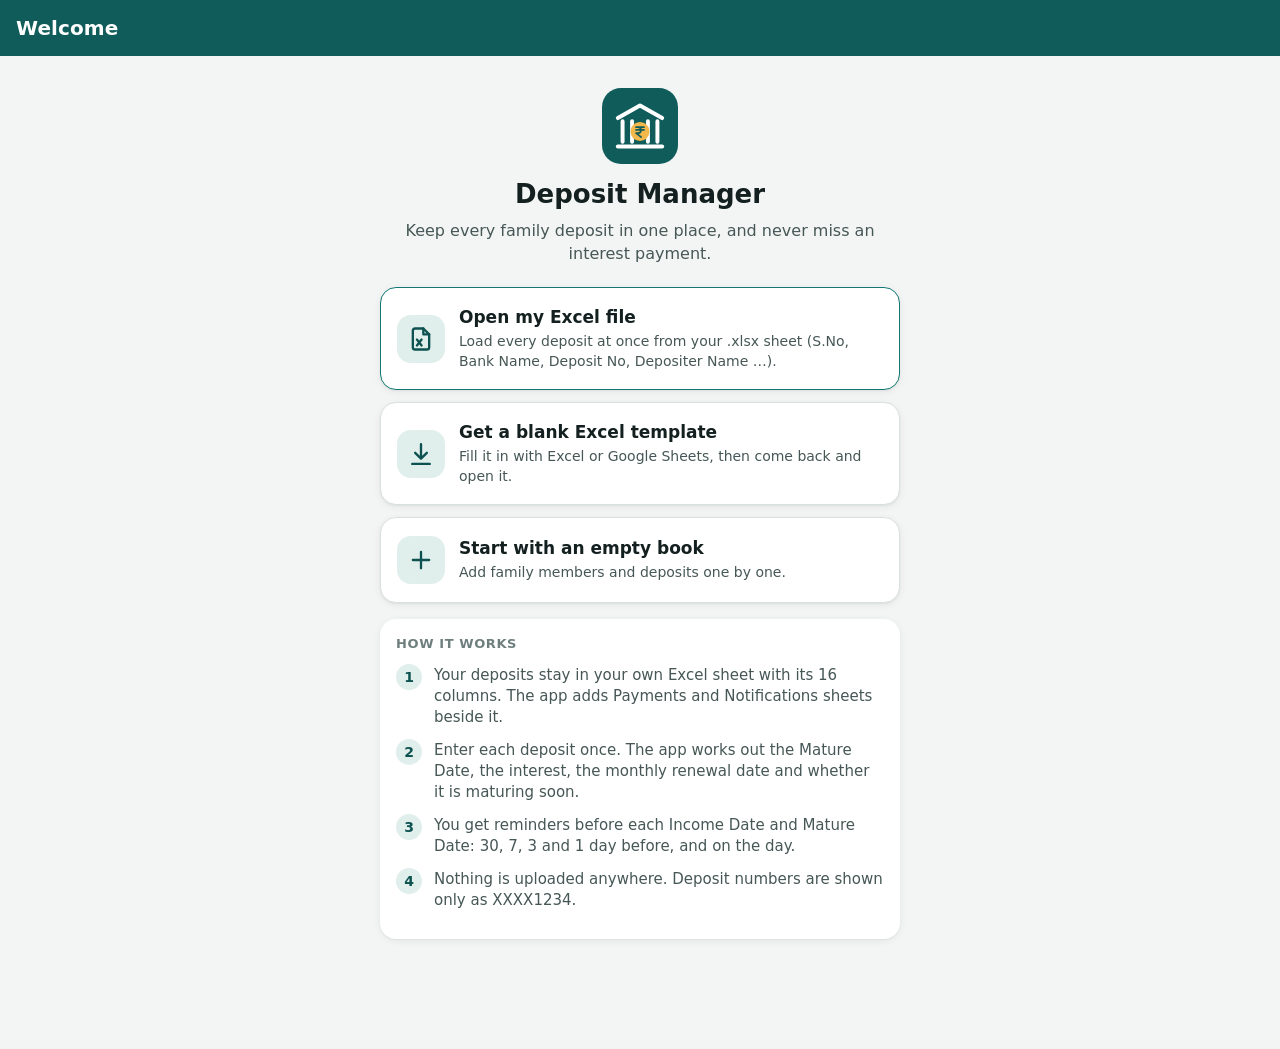
==== commit 5e003ca1: "Follow the family's 16-column deposit sheet - Deposit = S.No, Bank Name, Deposit No, Depositer Name," ====
--- a/app/src/main/assets/index.html
+++ b/app/src/main/assets/index.html
@@ -527,6 +527,10 @@
 .lock .logo svg { border-radius: 20px; box-shadow: 0 0 0 2px rgba(255, 255, 255, .28); }
 .btn-row > .btn { padding: 0 12px; }
 
+.field > label.check-row { display: flex; align-items: center; gap: 10px; margin: 10px 0 0; font-weight: 500; font-size: 15px; }
+.check-row input { width: 22px; height: 22px; margin: 0; accent-color: var(--brand-2); flex: none; }
+.input:disabled { background: var(--surface-2); color: var(--text-2); }
+
 </style>
 </head>
 <body>
@@ -980,8 +984,8 @@
   var STYLES_XML = XML_HEAD +
     '<styleSheet xmlns="' + NS_MAIN + '">' +
     '<numFmts count="3">' +
-    '<numFmt numFmtId="164" formatCode="dd\\-mmm\\-yyyy"/>' +
-    '<numFmt numFmtId="165" formatCode="#,##0.00"/>' +
+    '<numFmt numFmtId="164" formatCode="dd\\-mm\\-yyyy"/>' +
+    '<numFmt numFmtId="165" formatCode="&quot;₹&quot;#,##0.00"/>' +
     '<numFmt numFmtId="166" formatCode="0.00"/>' +
     '</numFmts>' +
     '<fonts count="3">' +
@@ -1433,42 +1437,50 @@
 
 </script>
 <script>
-/* Deposit Manager — data model: members, deposits, payment schedules, reminders,
- * statistics, and mapping to/from the Excel workbook. Pure logic, no DOM. */
+/* Deposit Manager — data model: members, deposits, interest income, reminders, statistics,
+ * and mapping to/from the Excel workbook. Pure logic, no DOM.
+ *
+ * A deposit follows the family's 16-column sheet:
+ *   S.No | Bank Name | Deposit No | Depositer Name | Interest type | percentage | Deposit Value |
+ *   Deposit Date | No of Days | Mature Date | Deposit position | monthly Renewal Date | Income Date |
+ *   Amount of Intersest | Deposited Village | Remarks
+ * The interest ("Amount of Intersest") is received once, on the Income Date; that receipt is
+ * tracked as a payment (Pending / Received / Overdue). "Deposit position" and "monthly Renewal
+ * Date" are worked out from the dates, so they are always current. */
 (function (DM) {
   'use strict';
   var U = DM.util;
 
-  var FREQS = ['Monthly', 'Quarterly', 'Half-Yearly', 'Annually'];
-  var FREQ_MONTHS = { 'Monthly': 1, 'Quarterly': 3, 'Half-Yearly': 6, 'Annually': 12 };
-  var HORIZON_MONTHS = 12;          // payment rows are kept generated this far ahead
+  var INTEREST_TYPES = ['Simple', 'Cumulative'];
+  var POSITIONS = ['Active', 'Maturing Soon', 'Matured', 'Closed'];
+  var MATURING_SOON_DAYS = 30;
+  var TERMS = [180, 270, 365, 730, 1095, 1825];   // quick choices for "No of Days"
   var PAST_NOTE = 'Marked received automatically (date was before the deposit was added)';
 
   var DEFAULT_PREFS = {
-    notify: { enabled: true, time: '09:00', paymentDays: [7, 3, 1, 0], maturityDays: [30, 7, 1, 0] }
+    notify: { enabled: true, time: '09:00', paymentDays: [7, 3, 1, 0], maturityDays: [30, 7, 1, 0], renewalDays: [] }
   };
 
   /* ------------------------------------------------------------ basics */
 
   function emptyData() {
-    return { version: 1, members: [], deposits: [], payments: [] };
-  }
-
-  function parseFrequency(v) {
+    return { version: 2, members: [], deposits: [], payments: [] };
+  }
+
+  function parseInterestType(v) {
     var k = U.normKey(v);
     if (!k) return '';
-    if (/^(m|monthly|month|months|permonth|1month|everymonth|mon)$/.test(k)) return 'Monthly';
-    if (/^(q|qtr|qtrly|quarterly|quarter|quaterly|quartely|3months|3month|everyquarter|every3months)$/.test(k)) return 'Quarterly';
-    if (/^(h|hy|halfyearly|halfyear|halfyrly|semiannual|semiannually|semiyearly|6months|6month|biannual|biannually|every6months|sixmonthly)$/.test(k)) return 'Half-Yearly';
-    if (/^(a|y|yearly|annual|annually|year|peryear|12months|12month|pa|every12months|onceayear)$/.test(k)) return 'Annually';
+    if (/^(simple|si|s|simpleinterest|noncumulative|noncum|payout|periodic|regular)$/.test(k)) return 'Simple';
+    if (/^(cumulative|cum|c|ci|compound|compounding|compoundinterest|reinvest|reinvestment)$/.test(k)) return 'Cumulative';
     return '';
   }
 
+  /** "Deposit position" / status text -> stored status. Maturing Soon and Matured are still open deposits. */
   function parseDepositStatus(v) {
     var k = U.normKey(v);
     if (!k) return '';
-    if (/^(active|open|running|live|ongoing)$/.test(k)) return 'Active';
-    if (/^(closed|close|matured|inactive|withdrawn|ended|done|renewed)$/.test(k)) return 'Closed';
+    if (/^(active|open|running|live|ongoing|maturingsoon|maturing|dueformaturity|matured|renewalpending|renewalrequired)$/.test(k)) return 'Active';
+    if (/^(closed|close|inactive|withdrawn|ended|done|renewed|settled|redeemed|paid)$/.test(k)) return 'Closed';
     return '';
   }
 
@@ -1492,14 +1504,59 @@
     return isFinite(n) ? Math.round(n * 1000) / 1000 : '';
   }
 
-  /** Interest per payout for simple-interest payout deposits. */
-  function suggestPayment(amount, rate, frequency) {
-    var a = +amount, r = +rate, m = FREQ_MONTHS[frequency];
-    if (!(a > 0) || !(r > 0) || !m) return '';
-    return U.round2(a * r / 100 * m / 12);
-  }
-
-  /** Make any loaded object into a clean data set (defensive against old/hand-edited data). */
+  function intNum(v) {
+    var n = U.toNumber(v);
+    return isFinite(n) && n > 0 ? Math.round(n) : '';
+  }
+
+  /** Tenure in whole months, as the family's sheet counts it: 180 days = 6, 270 = 9, 365 = 12, 730 = 24. */
+  function tenureMonths(days) {
+    return Math.round(+days * 12 / 365);
+  }
+
+  /**
+   * Interest for the whole term, the way the family's sheet calculates it:
+   * Deposit Value × percentage × months ÷ 12 (the same for Simple and Cumulative).
+   */
+  function suggestInterest(amount, rate, days) {
+    var a = +amount, r = +rate, d = +days;
+    if (!(a > 0) || !(r > 0) || !(d > 0)) return '';
+    var months = tenureMonths(d);
+    var years = months >= 1 ? months / 12 : d / 365;
+    return U.round2(a * r / 100 * years);
+  }
+
+  function describeTerm(days) {
+    var d = +days;
+    if (!(d > 0)) return '';
+    var m = tenureMonths(d);
+    if (m >= 12 && m % 12 === 0) return (m / 12) + (m === 12 ? ' year' : ' years');
+    if (m >= 1) return m + (m === 1 ? ' month' : ' months');
+    return d + ' days';
+  }
+
+  /** Numeric part of an S.No / ID ("7" -> 7, "D007" -> 7). */
+  function idNum(id) {
+    var m = /(\d+)\s*$/.exec(String(id || ''));
+    return m ? +m[1] : 0;
+  }
+
+  function nextSno(ids) {
+    var max = 0;
+    ids.forEach(function (id) { var n = idNum(id); if (n > max) max = n; });
+    return String(max + 1);
+  }
+
+  /** Fill in whichever of start / days / maturity is missing from the other two. */
+  function resolveTerm(start, days, maturity) {
+    var s = U.isValidISO(start) ? start : '', m = U.isValidISO(maturity) ? maturity : '', d = intNum(days);
+    if (s && d && !m) m = U.addDays(s, d);
+    else if (s && m && !d) { var diff = U.diffDays(s, m); d = diff > 0 ? diff : ''; }
+    else if (!s && m && d) s = U.addDays(m, -d);
+    return { start: s, days: d, maturity: m };
+  }
+
+  /** Make any loaded object into a clean data set (also upgrades data saved by version 1). */
   function normalizeData(raw) {
     var d = emptyData();
     if (!raw || typeof raw !== 'object') return d;
@@ -1509,12 +1566,18 @@
     });
     (raw.deposits || []).forEach(function (x) {
       if (!x || !x.id) return;
+      var t = resolveTerm(x.startDate, x.days, x.maturityDate);
+      var amount = num(x.depositAmount), rate = rateNum(x.interestRate);
+      var interest = num(x.interestAmount);
+      if (interest === '') interest = suggestInterest(amount, rate, t.days);
       d.deposits.push({
         id: U.str(x.id), memberId: U.str(x.memberId), village: U.str(x.village), bank: U.str(x.bank),
-        accountNumber: U.str(x.accountNumber), depositAmount: num(x.depositAmount), interestRate: rateNum(x.interestRate),
-        paymentAmount: num(x.paymentAmount), frequency: FREQ_MONTHS[x.frequency] ? x.frequency : parseFrequency(x.frequency),
-        startDate: U.isValidISO(x.startDate) ? x.startDate : '', firstPaymentDate: U.isValidISO(x.firstPaymentDate) ? x.firstPaymentDate : '',
-        maturityDate: U.isValidISO(x.maturityDate) ? x.maturityDate : '', status: x.status === 'Closed' ? 'Closed' : 'Active',
+        accountNumber: U.str(x.accountNumber),
+        interestType: INTEREST_TYPES.indexOf(x.interestType) >= 0 ? x.interestType : (parseInterestType(x.interestType) || 'Simple'),
+        interestRate: rate, depositAmount: amount, startDate: t.start, days: t.days, maturityDate: t.maturity,
+        incomeDate: U.isValidISO(x.incomeDate) ? x.incomeDate : t.maturity,
+        interestAmount: interest === '' ? 0 : interest,
+        status: x.status === 'Closed' ? 'Closed' : 'Active',
         closedDate: U.isValidISO(x.closedDate) ? x.closedDate : '', notes: U.str(x.notes)
       });
     });
@@ -1569,41 +1632,59 @@
     return m ? m.name : '(Unknown member)';
   }
 
-  /* ------------------------------------------------------------ schedule */
+  /* ------------------------------------------------------------ derived columns */
+
+  /** "Deposit position": Active, Maturing Soon (within 30 days), Matured (date passed, still open) or Closed. */
+  function position(dep, today) {
+    if (dep.status === 'Closed') return 'Closed';
+    if (!U.isValidISO(dep.maturityDate)) return 'Active';
+    if (dep.maturityDate < today) return 'Matured';
+    if (dep.maturityDate <= U.addDays(today, MATURING_SOON_DAYS)) return 'Maturing Soon';
+    return 'Active';
+  }
+
+  /**
+   * "monthly Renewal Date": the next date on the deposit's day of the month (from the Deposit Date),
+   * never later than the Mature Date. Closed and matured deposits show their Mature Date.
+   */
+  function renewalDate(dep, today) {
+    var mat = U.isValidISO(dep.maturityDate) ? dep.maturityDate : '';
+    if (dep.status === 'Closed') return mat || (U.isValidISO(dep.closedDate) ? dep.closedDate : '');
+    if (!U.isValidISO(dep.startDate)) return mat;
+    if (mat && mat < today) return mat;
+    var from = today > dep.startDate ? today : U.addDays(dep.startDate, 1);
+    var s = U.parseISO(dep.startDate), f = U.parseISO(from);
+    var k = (f.y - s.y) * 12 + (f.m - s.m), c = U.addMonths(dep.startDate, k, s.d);
+    if (c < from) c = U.addMonths(dep.startDate, k + 1, s.d);
+    if (mat && c > mat) c = mat;
+    return c;
+  }
+
+  /** The monthly renewal dates of a deposit between two dates (for reminders and the Payments screen). */
+  function renewalDatesBetween(dep, from, to) {
+    if (dep.status === 'Closed' || !U.isValidISO(dep.startDate)) return [];
+    var mat = U.isValidISO(dep.maturityDate) ? dep.maturityDate : '9999-12-31';
+    var out = [], s = U.parseISO(dep.startDate), f = U.parseISO(from);
+    var k = Math.max(1, (f.y - s.y) * 12 + (f.m - s.m) - 1);
+    for (var i = 0; i < 40; i++, k++) {
+      var c = U.addMonths(dep.startDate, k, s.d);
+      if (c > to || c > mat) break;
+      if (c >= from) out.push(c);
+    }
+    return out;
+  }
+
+  /* ------------------------------------------------------------ income schedule */
 
   function hasSchedule(dep) {
-    return !!(FREQ_MONTHS[dep.frequency] && U.isValidISO(dep.firstPaymentDate));
-  }
-
-  /** The last date a deposit can have a payment on. */
-  function scheduleLimit(dep, today, horizon) {
-    var limit = horizon === Infinity ? '9999-12-31' : U.addMonths(today, horizon === undefined ? HORIZON_MONTHS : horizon);
-    if (U.isValidISO(dep.maturityDate) && dep.maturityDate < limit) limit = dep.maturityDate;
-    if (dep.status === 'Closed') {
-      var c = U.isValidISO(dep.closedDate) ? dep.closedDate
-        : (U.isValidISO(dep.maturityDate) && dep.maturityDate < today ? dep.maturityDate : today);
-      if (c < limit) limit = c;
-    }
-    return limit;
-  }
-
-  /** Due dates from the first payment date, stepping by the frequency, up to the limit. */
-  function dueDates(dep, today, horizon) {
+    return U.isValidISO(dep.incomeDate);
+  }
+
+  /** The interest is received once, on the Income Date (not after a deposit was closed early). */
+  function dueDates(dep) {
     if (!hasSchedule(dep)) return [];
-    var step = FREQ_MONTHS[dep.frequency], first = dep.firstPaymentDate;
-    var anchor = U.parseISO(first).d, limit = scheduleLimit(dep, today, horizon), out = [];
-    for (var k = 0; k < 3000; k++) {
-      var d = U.addMonths(first, k * step, anchor);
-      if (d > limit) break;
-      out.push(d);
-    }
-    return out;
-  }
-
-  /** Total number of payments until maturity (null when there is no maturity date). */
-  function totalPayments(dep) {
-    if (!hasSchedule(dep) || !U.isValidISO(dep.maturityDate)) return null;
-    return dueDates(dep, '0000-01-01', Infinity).length;
+    if (dep.status === 'Closed' && U.isValidISO(dep.closedDate) && dep.incomeDate > dep.closedDate) return [];
+    return [dep.incomeDate];
   }
 
   function refreshStatuses(data, today) {
@@ -1614,11 +1695,10 @@
   }
 
   /**
-   * Make stored payment rows match each deposit's schedule:
-   *  - adds rows for every due date that has none (through the horizon / maturity / closing date)
-   *  - removes not-yet-received rows that are no longer on the schedule (unless keepOffSchedule)
-   *  - never touches received rows (payment history is permanent)
-   * Returns the rows it created.
+   * Make stored income rows match each deposit:
+   *  - adds the row for the Income Date when it is missing
+   *  - removes not-yet-received rows whose date no longer applies (unless keepOffSchedule)
+   *  - never touches received rows (history is permanent)
    */
   function syncSchedule(data, opts) {
     opts = opts || {};
@@ -1631,20 +1711,20 @@
 
     data.deposits.forEach(function (dep) {
       if (only && !only.has(dep.id)) return;
-      var dates = dueDates(dep, today), want = new Set(dates);
+      var dates = dueDates(dep), want = new Set(dates);
       var mine = grouped[dep.id] || [], have = {};
       mine.forEach(function (p) {
         var onSchedule = want.has(p.dueDate);
         if (p.status !== 'Received' && !onSchedule && !opts.keepOffSchedule) { removedIds.add(p.id); return; }
         if (have[p.dueDate] && p.status !== 'Received' && !opts.keepOffSchedule) { removedIds.add(p.id); return; }
         if (!have[p.dueDate] || p.status === 'Received') have[p.dueDate] = p;
-        if (opts.updateAmounts && p.status !== 'Received' && dep.paymentAmount !== '') p.expectedAmount = dep.paymentAmount;
+        if (opts.updateAmounts && p.status !== 'Received' && dep.interestAmount !== '') p.expectedAmount = dep.interestAmount;
       });
       dates.forEach(function (d) {
         if (have[d]) return;
         counter++;
         var p = {
-          id: 'P' + U.pad(counter, 5), depositId: dep.id, dueDate: d, expectedAmount: dep.paymentAmount,
+          id: 'P' + U.pad(counter, 5), depositId: dep.id, dueDate: d, expectedAmount: dep.interestAmount,
           receivedAmount: '', receivedDate: '', status: 'Pending', notes: ''
         };
         data.payments.push(p);
@@ -1663,11 +1743,18 @@
     return max;
   }
 
-  function applyPastChoice(rows, pastAs, today) {
+  /** Rows already due — or belonging to a closed deposit — are "earlier" payments the user is asked about. */
+  function isEarlier(data, p, today) {
+    if (p.dueDate < today) return true;
+    var d = deposit(data, p.depositId);
+    return !!(d && d.status === 'Closed');
+  }
+
+  function applyPastChoice(rows, pastAs, today, data) {
     var n = 0;
     if (pastAs !== 'received') return 0;
     rows.forEach(function (p) {
-      if (p.dueDate < today && p.status !== 'Received') {
+      if (p.status !== 'Received' && (data ? isEarlier(data, p, today) : p.dueDate < today)) {
         p.status = 'Received';
         p.receivedAmount = p.expectedAmount;
         p.receivedDate = p.dueDate;
@@ -1678,10 +1765,10 @@
     return n;
   }
 
-  /** How many due dates before today a deposit (new or edited) would add. */
+  /** How many income dates before today a deposit (new or edited) would add. */
   function countPastDue(data, dep, today) {
     var existing = new Set((dep.id ? paymentsOf(data, dep.id) : []).map(function (p) { return p.dueDate; }));
-    return dueDates(dep, today).filter(function (d) { return d < today && !existing.has(d); }).length;
+    return dueDates(dep).filter(function (d) { return d < today && !existing.has(d); }).length;
   }
 
   function nextPayment(data, depositId, today) {
@@ -1694,8 +1781,7 @@
 
   function depositSummary(data, dep, today) {
     var list = paymentsOf(data, dep.id), s = {
-      payments: list, receivedCount: 0, receivedTotal: 0, overdue: [], overdueTotal: 0,
-      next: null, lastReceived: null, total: totalPayments(dep)
+      payments: list, receivedCount: 0, receivedTotal: 0, overdue: [], overdueTotal: 0, next: null, lastReceived: null
     };
     list.forEach(function (p) {
       if (p.status === 'Received') {
@@ -1712,7 +1798,7 @@
     return s;
   }
 
-  /* ------------------------------------------------------------ mutations */
+  /* ------------------------------------------------------------ members */
 
   function validateMember(data, f) {
     var e = {};
@@ -1739,7 +1825,6 @@
     m.name = U.str(f.name);
     m.village = U.str(f.village);
     m.phone = U.str(f.phone);
-    // keep deposits that used the member's old village in step with the new one
     if (f.id && oldVillage !== m.village) {
       data.deposits.forEach(function (d) {
         if (d.memberId === m.id && (d.village === oldVillage || !d.village)) d.village = m.village;
@@ -1755,33 +1840,52 @@
     invalidate(data);
   }
 
+  /* ------------------------------------------------------------ deposits */
+
+  // The sheet has no "Closed On" column. A deposit closed before its Mature Date gets a remark,
+  // so the date survives a trip through Excel; otherwise it is taken as closed on the Mature Date.
+  var CLOSED_EARLY_RE = /\s*(?:·\s*)?Closed early on (\d{2})-(\d{2})-(\d{4})/i;
+
+  function closedEarlyFrom(notes) {
+    var m = CLOSED_EARLY_RE.exec(notes || '');
+    return m ? U.parseFlexibleDate(m[1] + '-' + m[2] + '-' + m[3]) : '';
+  }
+
+  function withoutClosedEarly(notes) {
+    return String(notes || '').replace(CLOSED_EARLY_RE, '').replace(/^\s*·\s*/, '').trim();
+  }
+
+  function ddmmyyyy(iso) {
+    return iso.slice(8, 10) + '-' + iso.slice(5, 7) + '-' + iso.slice(0, 4);
+  }
+
   function validateDeposit(f) {
     var e = {};
-    if (!f.memberId) e.memberId = 'Choose the family member';
-    if (!U.str(f.bank)) e.bank = 'Enter the bank or institution';
-    if (!(+f.depositAmount > 0)) e.depositAmount = 'Enter the deposit amount';
-    if (f.interestRate !== '' && f.interestRate !== undefined && !(+f.interestRate >= 0 && +f.interestRate <= 100)) e.interestRate = 'Rate should be between 0 and 100';
-    if (f.paymentAmount !== '' && f.paymentAmount !== undefined && !(+f.paymentAmount >= 0)) e.paymentAmount = 'Enter a valid amount';
-    if (!FREQ_MONTHS[f.frequency]) e.frequency = 'Choose how often payments come';
-    if (!U.isValidISO(f.firstPaymentDate)) e.firstPaymentDate = 'Enter the first payment date';
-    if (U.isValidISO(f.startDate) && U.isValidISO(f.firstPaymentDate) && f.firstPaymentDate < f.startDate) e.firstPaymentDate = 'First payment cannot be before the start date';
-    if (U.isValidISO(f.maturityDate)) {
-      if (U.isValidISO(f.firstPaymentDate) && f.maturityDate < f.firstPaymentDate) e.maturityDate = 'Maturity date cannot be before the first payment';
-      else if (U.isValidISO(f.startDate) && f.maturityDate < f.startDate) e.maturityDate = 'Maturity date cannot be before the start date';
-    }
+    if (!f.memberId) e.memberId = 'Choose the depositer';
+    if (!U.str(f.bank)) e.bank = 'Enter the bank name';
+    if (!(+f.depositAmount > 0)) e.depositAmount = 'Enter the deposit value';
+    if (INTEREST_TYPES.indexOf(f.interestType) < 0) e.interestType = 'Choose Simple or Cumulative';
+    if (f.interestRate !== '' && f.interestRate !== undefined && !(+f.interestRate >= 0 && +f.interestRate <= 100)) e.interestRate = 'Percentage should be between 0 and 100';
+    if (!U.isValidISO(f.startDate)) e.startDate = 'Enter the deposit date';
+    var hasDays = +f.days > 0, hasMat = U.isValidISO(f.maturityDate);
+    if (!hasDays && !hasMat) e.days = 'Enter the number of days or the mature date';
+    if (f.days !== '' && f.days !== undefined && !(+f.days > 0 && +f.days <= 36500 && Math.round(+f.days) === +f.days)) e.days = 'Enter whole days, e.g. 365';
+    if (hasMat && U.isValidISO(f.startDate) && f.maturityDate <= f.startDate) e.maturityDate = 'Mature date must be after the deposit date';
+    if (U.isValidISO(f.incomeDate) && U.isValidISO(f.startDate) && f.incomeDate < f.startDate) e.incomeDate = 'Income date cannot be before the deposit date';
+    if (f.interestAmount !== '' && f.interestAmount !== undefined && !(+f.interestAmount >= 0)) e.interestAmount = 'Enter a valid amount';
     var acc = U.str(f.accountNumber);
     if (acc && !/^[A-Za-z0-9 /-]{3,34}$/.test(acc)) e.accountNumber = 'Use letters and digits only';
     return e;
   }
 
-  var SCHEDULE_FIELDS = ['frequency', 'firstPaymentDate', 'maturityDate', 'status', 'closedDate'];
-
-  /** Create or update a deposit and bring its payment schedule up to date. */
+  var SCHEDULE_FIELDS = ['incomeDate', 'status', 'closedDate'];
+
+  /** Create or update a deposit and bring its income row up to date. */
   function saveDeposit(data, f, opts) {
     opts = opts || {};
     var today = opts.today || U.todayISO(), dep, isNew = !f.id;
     if (isNew) {
-      dep = { id: U.nextId('D', data.deposits.map(function (x) { return x.id; }), 3), status: 'Active', closedDate: '' };
+      dep = { id: nextSno(data.deposits.map(function (x) { return x.id; })), status: 'Active', closedDate: '' };
       data.deposits.push(dep);
     } else {
       dep = deposit(data, f.id);
@@ -1789,22 +1893,25 @@
     }
     var before = U.clone(dep);
     var m = member(data, f.memberId);
+    // Mature Date wins when both are given; otherwise it is Deposit Date + No of Days.
+    var t = resolveTerm(f.startDate, U.isValidISO(f.maturityDate) ? '' : f.days, f.maturityDate);
     dep.memberId = f.memberId;
     dep.village = U.str(f.village) || (m ? m.village : '');
     dep.bank = U.str(f.bank);
     dep.accountNumber = U.str(f.accountNumber).replace(/\s+/g, '');
+    dep.interestType = INTEREST_TYPES.indexOf(f.interestType) >= 0 ? f.interestType : 'Simple';
+    dep.interestRate = rateNum(f.interestRate);
     dep.depositAmount = num(f.depositAmount);
-    dep.interestRate = rateNum(f.interestRate);
-    dep.paymentAmount = num(f.paymentAmount);
-    if (dep.paymentAmount === '') dep.paymentAmount = suggestPayment(dep.depositAmount, dep.interestRate, f.frequency) || 0;
-    dep.frequency = f.frequency;
-    dep.startDate = U.isValidISO(f.startDate) ? f.startDate : '';
-    dep.firstPaymentDate = f.firstPaymentDate;
-    dep.maturityDate = U.isValidISO(f.maturityDate) ? f.maturityDate : '';
+    dep.startDate = t.start;
+    dep.days = t.days;
+    dep.maturityDate = t.maturity;
+    dep.incomeDate = U.isValidISO(f.incomeDate) ? f.incomeDate : t.maturity;
+    dep.interestAmount = num(f.interestAmount);
+    if (dep.interestAmount === '') dep.interestAmount = suggestInterest(dep.depositAmount, dep.interestRate, dep.days) || 0;
     dep.notes = U.str(f.notes);
     invalidate(data);
     var changed = isNew || SCHEDULE_FIELDS.some(function (k) { return before[k] !== dep[k]; });
-    var amountChanged = isNew || before.paymentAmount !== dep.paymentAmount;
+    var amountChanged = isNew || before.interestAmount !== dep.interestAmount;
     var res = { deposit: dep, created: [], autoReceived: 0 };
     if (changed || amountChanged) {
       var s = syncSchedule(data, { ids: [dep.id], today: today, updateAmounts: amountChanged });
@@ -1821,6 +1928,11 @@
     if (!dep) throw new Error('Deposit not found');
     dep.status = 'Closed';
     dep.closedDate = U.isValidISO(closedDate) ? closedDate : (today || U.todayISO());
+    dep.notes = withoutClosedEarly(dep.notes);
+    if (U.isValidISO(dep.maturityDate) && dep.closedDate < dep.maturityDate) {
+      var mark = 'Closed early on ' + ddmmyyyy(dep.closedDate);
+      dep.notes = dep.notes ? dep.notes + ' · ' + mark : mark;
+    }
     invalidate(data);
     var s = syncSchedule(data, { ids: [id], today: today });
     var unpaid = paymentsOf(data, id).filter(function (p) { return p.status !== 'Received'; }).length;
@@ -1832,20 +1944,49 @@
     if (!dep) throw new Error('Deposit not found');
     dep.status = 'Active';
     dep.closedDate = '';
+    dep.notes = withoutClosedEarly(dep.notes);
     invalidate(data);
     return syncSchedule(data, { ids: [id], today: today });
   }
 
+  /** Starting values for renewing a deposit at maturity (cumulative deposits roll the interest in). */
+  function renewalDraft(dep) {
+    var value = +dep.depositAmount || 0;
+    if (dep.interestType === 'Cumulative') value = U.round2(value + (+dep.interestAmount || 0));
+    return {
+      id: '', memberId: dep.memberId, village: dep.village, bank: dep.bank, accountNumber: dep.accountNumber,
+      interestType: dep.interestType, interestRate: dep.interestRate, depositAmount: value,
+      startDate: dep.maturityDate || '', days: dep.days || '', maturityDate: '', incomeDate: '', interestAmount: '',
+      notes: 'Renewal of S.No ' + dep.id
+    };
+  }
+
+  /** Save the renewed deposit and close the old one on its mature date. */
+  function renewDeposit(data, oldId, f, opts) {
+    opts = opts || {};
+    var today = opts.today || U.todayISO(), old = deposit(data, oldId);
+    if (!old) throw new Error('Deposit not found');
+    var res = saveDeposit(data, f, opts);
+    var closeOn = U.isValidISO(old.maturityDate) && old.maturityDate <= today ? old.maturityDate : today;
+    closeDeposit(data, oldId, closeOn, today);
+    var mark = 'Renewed as S.No ' + res.deposit.id;
+    if (old.notes.indexOf(mark) < 0) old.notes = old.notes ? old.notes + ' · ' + mark : mark;
+    invalidate(data);
+    return res;
+  }
+
   function canDeleteDeposit(data, id) {
     return !paymentsOf(data, id).some(function (p) { return p.status === 'Received'; });
   }
 
   function deleteDeposit(data, id) {
-    if (!canDeleteDeposit(data, id)) throw new Error('This deposit already has received payments, so it is kept for your records. Close it instead.');
+    if (!canDeleteDeposit(data, id)) throw new Error('This deposit already has received interest, so it is kept for your records. Close it instead.');
     data.deposits = data.deposits.filter(function (d) { return d.id !== id; });
     data.payments = data.payments.filter(function (p) { return p.depositId !== id; });
     invalidate(data);
   }
+
+  /* ------------------------------------------------------------ payments */
 
   function markReceived(data, pid, f, today) {
     var p = payment(data, pid);
@@ -1891,50 +2032,84 @@
     return what + ' in ' + d + ' days';
   }
 
+  function openIncomeOn(data, dep, date) {
+    return paymentsOf(data, dep.id).filter(function (p) { return p.status !== 'Received' && p.dueDate === date; })[0] || null;
+  }
+
   /**
-   * Reminder list (the Notifications sheet, and what the phone schedules):
-   * payments 7/3/1/0 days before and maturity 30/7/1/0 days before, from today through `horizonDays`.
+   * Reminder list (the Notifications sheet, and what the phone schedules), from today through
+   * `horizonDays`: interest income 7/3/1/0 days before the Income Date, maturity 30/7/1/0 days
+   * before the Mature Date (combined with the interest when both fall on the same day), and —
+   * when switched on — the monthly renewal dates.
    */
   function buildReminders(data, prefs, today, horizonDays) {
     var n = (prefs && prefs.notify) || DEFAULT_PREFS.notify;
     horizonDays = horizonDays || 60;
     var until = U.addDays(today, horizonDays), out = [];
-    var pDays = (n.paymentDays || []).slice().sort(function (a, b) { return b - a; });
-    var mDays = (n.maturityDays || []).slice().sort(function (a, b) { return b - a; });
-    var maxP = pDays.length ? pDays[0] : 0, lastDue = U.addDays(until, maxP);
+    var desc = function (a, b) { return b - a; };
+    var pDays = (n.paymentDays || []).slice().sort(desc);
+    var mDays = (n.maturityDays || []).slice().sort(desc);
+    var rDays = (n.renewalDays || []).slice().sort(desc);
+    var lastDue = U.addDays(until, pDays.length ? pDays[0] : 0);
+
+    function line(dep) {
+      return memberName(data, dep.memberId) + ' · ' + dep.bank + ' ' + U.maskAccount(dep.accountNumber);
+    }
+
     data.payments.forEach(function (p) {
       if (p.status === 'Received' || p.dueDate < today || p.dueDate > lastDue) return;
       var dep = deposit(data, p.depositId);
       if (!dep || dep.status !== 'Active') return;
+      var sameAsMaturity = p.dueDate === dep.maturityDate;
       pDays.forEach(function (d) {
+        if (sameAsMaturity && mDays.indexOf(d) >= 0) return; // told together with the maturity reminder
         var on = U.addDays(p.dueDate, -d);
         if (on < today || on > until) return;
         out.push({
-          type: 'Payment', notifyOn: on, daysBefore: d, eventDate: p.dueDate, depositId: dep.id, paymentId: p.id,
+          type: 'Interest', notifyOn: on, daysBefore: d, eventDate: p.dueDate, depositId: dep.id, paymentId: p.id,
           memberName: memberName(data, dep.memberId),
-          title: daysLabel(d, 'Payment due'),
-          message: memberName(data, dep.memberId) + ' · ' + dep.bank + ' ' + U.maskAccount(dep.accountNumber) +
-            ' · ' + U.fmtMoney(p.expectedAmount) + ' on ' + U.fmtDate(p.dueDate)
+          title: daysLabel(d, 'Interest due'),
+          message: line(dep) + ' · ' + U.fmtMoney(p.expectedAmount) + ' interest on ' + U.fmtDate(p.dueDate)
         });
       });
     });
+
     data.deposits.forEach(function (dep) {
-      if (dep.status !== 'Active' || !U.isValidISO(dep.maturityDate) || dep.maturityDate < today) return;
-      mDays.forEach(function (d) {
-        var on = U.addDays(dep.maturityDate, -d);
-        if (on < today || on > until) return;
-        out.push({
-          type: 'Maturity', notifyOn: on, daysBefore: d, eventDate: dep.maturityDate, depositId: dep.id, paymentId: '',
-          memberName: memberName(data, dep.memberId),
-          title: daysLabel(d, 'Deposit matures'),
-          message: memberName(data, dep.memberId) + ' · ' + dep.bank + ' ' + U.maskAccount(dep.accountNumber) +
-            ' · ' + U.fmtMoney(dep.depositAmount) + ' on ' + U.fmtDate(dep.maturityDate)
+      if (dep.status !== 'Active') return;
+      if (U.isValidISO(dep.maturityDate) && dep.maturityDate >= today) {
+        var income = openIncomeOn(data, dep, dep.maturityDate);
+        mDays.forEach(function (d) {
+          var on = U.addDays(dep.maturityDate, -d);
+          if (on < today || on > until) return;
+          out.push({
+            type: 'Maturity', notifyOn: on, daysBefore: d, eventDate: dep.maturityDate, depositId: dep.id, paymentId: income ? income.id : '',
+            memberName: memberName(data, dep.memberId),
+            title: daysLabel(d, 'Deposit matures'),
+            message: line(dep) + ' · ' + U.fmtMoney(dep.depositAmount) +
+              (income ? ' + ' + U.fmtMoney(income.expectedAmount) + ' interest' : '') + ' on ' + U.fmtDate(dep.maturityDate)
+          });
         });
-      });
-    });
+      }
+      if (rDays.length) {
+        renewalDatesBetween(dep, today, U.addDays(until, rDays[0])).forEach(function (rd) {
+          if (rd === dep.maturityDate) return; // the maturity reminder covers it
+          rDays.forEach(function (d) {
+            var on = U.addDays(rd, -d);
+            if (on < today || on > until) return;
+            out.push({
+              type: 'Renewal', notifyOn: on, daysBefore: d, eventDate: rd, depositId: dep.id, paymentId: '',
+              memberName: memberName(data, dep.memberId),
+              title: daysLabel(d, 'Monthly renewal date'),
+              message: line(dep) + ' · ' + U.fmtMoney(dep.depositAmount) + ' · ' + U.fmtDate(rd)
+            });
+          });
+        });
+      }
+    });
+
     out.sort(function (a, b) {
       return a.notifyOn < b.notifyOn ? -1 : a.notifyOn > b.notifyOn ? 1 :
-        a.eventDate < b.eventDate ? -1 : a.eventDate > b.eventDate ? 1 : (a.depositId < b.depositId ? -1 : 1);
+        a.eventDate < b.eventDate ? -1 : a.eventDate > b.eventDate ? 1 : (idNum(a.depositId) - idNum(b.depositId)) || (a.type < b.type ? -1 : 1);
     });
     out.forEach(function (r, i) {
       r.id = 'N' + U.pad(i + 1, 4);
@@ -1949,28 +2124,26 @@
     var st = {
       members: data.members.length, active: 0, closed: 0, principal: 0,
       upcoming30: { count: 0, amount: 0 }, pending: 0, overdue: { count: 0, amount: 0 },
-      byFrequency: FREQS.map(function (f) { return { frequency: f, count: 0, perPayout: 0, yearly: 0 }; }),
-      yearlyIncome: 0, thisMonth: { expected: 0, received: 0 }, maturing: [], matured: [], incomplete: []
+      byType: INTEREST_TYPES.map(function (t) { return { type: t, count: 0, principal: 0, interest: 0 }; }),
+      interestExpected: 0, interest12: 0, thisMonth: { expected: 0, received: 0 },
+      maturingSoon: [], matured: [], maturing: [], incomplete: []
     };
-    var in30 = U.addDays(today, 30), monthKey = today.slice(0, 7), in60 = U.addDays(today, 60);
+    var in30 = U.addDays(today, 30), in60 = U.addDays(today, 60), in365 = U.addDays(today, 365), monthKey = today.slice(0, 7);
     var active = {};
     data.deposits.forEach(function (d) {
       if (d.status === 'Closed') { st.closed++; return; }
       st.active++;
       active[d.id] = d;
       st.principal += +d.depositAmount || 0;
-      var fi = FREQS.indexOf(d.frequency);
-      if (fi >= 0) {
-        var b = st.byFrequency[fi], amt = +d.paymentAmount || 0;
-        b.count++;
-        b.perPayout += amt;
-        b.yearly += amt * 12 / FREQ_MONTHS[d.frequency];
-      }
-      if (!hasSchedule(d)) st.incomplete.push(d);
-      if (U.isValidISO(d.maturityDate)) {
-        if (d.maturityDate < today) st.matured.push(d);
-        else if (d.maturityDate <= in60) st.maturing.push(d);
-      }
+      var ti = INTEREST_TYPES.indexOf(d.interestType), b = st.byType[ti >= 0 ? ti : 0];
+      b.count++;
+      b.principal += +d.depositAmount || 0;
+      b.interest += +d.interestAmount || 0;
+      if (!U.isValidISO(d.maturityDate) || !hasSchedule(d)) st.incomplete.push(d);
+      var pos = position(d, today);
+      if (pos === 'Matured') st.matured.push(d);
+      else if (pos === 'Maturing Soon') st.maturingSoon.push(d);
+      if (U.isValidISO(d.maturityDate) && d.maturityDate >= today && d.maturityDate <= in60) st.maturing.push(d);
     });
     data.payments.forEach(function (p) {
       if (p.status === 'Received') {
@@ -1983,26 +2156,25 @@
         st.overdue.amount += +p.expectedAmount || 0;
       } else if (active[p.depositId]) {
         st.pending++;
+        st.interestExpected += +p.expectedAmount || 0;
+        if (p.dueDate <= in365) st.interest12 += +p.expectedAmount || 0;
         if (p.dueDate <= in30) { st.upcoming30.count++; st.upcoming30.amount += +p.expectedAmount || 0; }
       }
     });
-    st.byFrequency.forEach(function (b) {
-      b.perPayout = U.round2(b.perPayout);
-      b.yearly = U.round2(b.yearly);
-      st.yearlyIncome += b.yearly;
-    });
-    st.yearlyIncome = U.round2(st.yearlyIncome);
-    st.principal = U.round2(st.principal);
+    st.byType.forEach(function (b) { b.principal = U.round2(b.principal); b.interest = U.round2(b.interest); });
+    ['principal', 'interestExpected', 'interest12'].forEach(function (k) { st[k] = U.round2(st[k]); });
     st.overdue.amount = U.round2(st.overdue.amount);
     st.upcoming30.amount = U.round2(st.upcoming30.amount);
     st.thisMonth.expected = U.round2(st.thisMonth.expected);
     st.thisMonth.received = U.round2(st.thisMonth.received);
-    st.maturing.sort(function (a, b) { return a.maturityDate < b.maturityDate ? -1 : 1; });
-    st.matured.sort(function (a, b) { return a.maturityDate < b.maturityDate ? -1 : 1; });
+    var byMat = function (a, b) { return a.maturityDate < b.maturityDate ? -1 : 1; };
+    st.maturingSoon.sort(byMat);
+    st.matured.sort(byMat);
+    st.maturing.sort(byMat);
     return st;
   }
 
-  /** Unreceived payments (optionally only for active deposits) sorted by due date. */
+  /** Unreceived income rows (optionally only for active deposits) sorted by date. */
   function openPayments(data, opts) {
     opts = opts || {};
     return data.payments.filter(function (p) {
@@ -2017,22 +2189,36 @@
     }).sort(byDue);
   }
 
+  /** Monthly renewal dates of open deposits in a date range, sorted. */
+  function renewalsBetween(data, from, to) {
+    var out = [];
+    data.deposits.forEach(function (d) {
+      renewalDatesBetween(d, from, to).forEach(function (rd) { out.push({ date: rd, deposit: d }); });
+    });
+    return out.sort(function (a, b) { return a.date < b.date ? -1 : a.date > b.date ? 1 : idNum(a.deposit.id) - idNum(b.deposit.id); });
+  }
+
   /* ------------------------------------------------------------ search */
 
-  function searchDeposits(data, f) {
+  function searchDeposits(data, f, today) {
     f = f || {};
-    var q = U.str(f.q).toLowerCase(), qDigits = q.replace(/\D/g, '');
+    today = today || U.todayISO();
+    var q = U.str(f.q).toLowerCase(), qDigits = q.replace(/\D/g, ''), qCompact = q.replace(/\s/g, '');
     var list = data.deposits.filter(function (d) {
-      if (f.status && f.status !== 'All' && d.status !== f.status) return false;
-      if (f.frequency && d.frequency !== f.frequency) return false;
+      if (f.status && f.status !== 'All') {
+        if (f.status === 'Open') { if (d.status === 'Closed') return false; }
+        else if (position(d, today) !== f.status) return false;
+      }
+      if (f.interestType && d.interestType !== f.interestType) return false;
       if (f.memberId && d.memberId !== f.memberId) return false;
       if (f.village && U.normKey(d.village) !== U.normKey(f.village)) return false;
       if (f.bank && U.normKey(d.bank) !== U.normKey(f.bank)) return false;
       if (!q) return true;
       var m = member(data, d.memberId);
-      var hay = [d.id, d.bank, d.village, d.notes, m ? m.name : '', m ? m.village : '', d.frequency].join(' ').toLowerCase();
+      var hay = ['s.no ' + d.id, d.bank, d.village, d.notes, m ? m.name : '', m ? m.village : '', d.interestType].join(' ').toLowerCase();
       if (hay.indexOf(q) >= 0) return true;
-      if (qDigits.length >= 3 && qDigits === q.replace(/\s/g, '') && String(d.accountNumber).indexOf(qDigits) >= 0) return true;
+      if (qCompact.length >= 3 && String(d.accountNumber).toLowerCase().indexOf(qCompact) >= 0) return true;
+      if (qDigits.length >= 3 && qDigits === qCompact && String(d.accountNumber).indexOf(qDigits) >= 0) return true;
       return false;
     });
     var sort = f.sort || 'member';
@@ -2042,8 +2228,9 @@
       else if (sort === 'maturity') r = (a.maturityDate || '9999') < (b.maturityDate || '9999') ? -1 : (a.maturityDate || '9999') > (b.maturityDate || '9999') ? 1 : 0;
       else if (sort === 'bank') r = a.bank.localeCompare(b.bank);
       else if (sort === 'newest') r = (b.startDate || '') < (a.startDate || '') ? -1 : (b.startDate || '') > (a.startDate || '') ? 1 : 0;
+      else if (sort === 'sno') r = idNum(a.id) - idNum(b.id);
       else r = memberName(data, a.memberId).localeCompare(memberName(data, b.memberId));
-      return r || (a.id < b.id ? -1 : 1);
+      return r || (idNum(a.id) - idNum(b.id));
     });
     return list;
   }
@@ -2067,163 +2254,178 @@
 
   /* ------------------------------------------------------------ Excel export */
 
+  // The Deposits sheet keeps the family's own 16 column headings, in their order and spelling.
   var COL = {
+    deposits: [
+      { header: 'S.No', key: 'sno', type: 'int', width: 8 },
+      { header: 'Bank Name', key: 'bank', type: 'text', width: 16 },
+      { header: 'Deposit No', key: 'accountNumber', type: 'text', width: 16 },
+      { header: 'Depositer Name', key: 'memberName', type: 'text', width: 22 },
+      { header: 'Interest type', key: 'interestType', type: 'text', width: 16 },
+      { header: 'percentage', key: 'interestRate', type: 'rate', width: 12 },
+      { header: 'Deposit Value', key: 'depositAmount', type: 'money', width: 16 },
+      { header: 'Deposit Date', key: 'startDate', type: 'date', width: 16 },
+      { header: 'No of Days', key: 'days', type: 'int', width: 14 },
+      { header: 'Mature Date', key: 'maturityDate', type: 'date', width: 16 },
+      { header: 'Deposit position', key: 'position', type: 'text', width: 18 },
+      { header: 'monthly Renewal Date', key: 'renewalDate', type: 'date', width: 22 },
+      { header: 'Income Date', key: 'incomeDate', type: 'date', width: 16 },
+      { header: 'Amount of Intersest', key: 'interestAmount', type: 'money', width: 20 },
+      { header: 'Deposited Village', key: 'village', type: 'text', width: 20 },
+      { header: 'Remarks', key: 'notes', type: 'text', width: 28 }
+    ],
     members: [
       { header: 'Member ID', key: 'id', type: 'text', width: 12 },
-      { header: 'Name', key: 'name', type: 'text', width: 26 },
+      { header: 'Name', key: 'name', type: 'text', width: 24 },
       { header: 'Village', key: 'village', type: 'text', width: 18 },
       { header: 'Phone Number', key: 'phone', type: 'text', width: 16 }
     ],
-    deposits: [
-      { header: 'Deposit ID', key: 'id', type: 'text', width: 11 },
-      { header: 'Member ID', key: 'memberId', type: 'text', width: 11 },
-      { header: 'Family Member', key: 'memberName', type: 'text', width: 22 },
-      { header: 'Village', key: 'village', type: 'text', width: 16 },
-      { header: 'Bank/Institution', key: 'bank', type: 'text', width: 24 },
-      { header: 'Account Number', key: 'accountNumber', type: 'text', width: 20 },
-      { header: 'Deposit Amount', key: 'depositAmount', type: 'money', width: 15 },
-      { header: 'Interest Rate (%)', key: 'interestRate', type: 'rate', width: 12 },
-      { header: 'Payment Amount', key: 'paymentAmount', type: 'money', width: 15 },
-      { header: 'Payment Frequency', key: 'frequency', type: 'text', width: 16 },
-      { header: 'Start Date', key: 'startDate', type: 'date', width: 13 },
-      { header: 'First Payment Date', key: 'firstPaymentDate', type: 'date', width: 15 },
-      { header: 'Maturity Date', key: 'maturityDate', type: 'date', width: 13 },
-      { header: 'Status', key: 'status', type: 'text', width: 10 },
-      { header: 'Closed On', key: 'closedDate', type: 'date', width: 13 },
-      { header: 'Notes', key: 'notes', type: 'text', width: 32 }
-    ],
     payments: [
-      { header: 'Payment ID', key: 'id', type: 'text', width: 11 },
-      { header: 'Deposit ID', key: 'depositId', type: 'text', width: 11 },
-      { header: 'Family Member', key: 'memberName', type: 'text', width: 22 },
-      { header: 'Bank/Institution', key: 'bank', type: 'text', width: 22 },
-      { header: 'Due Date', key: 'dueDate', type: 'date', width: 13 },
-      { header: 'Expected Amount', key: 'expectedAmount', type: 'money', width: 15 },
-      { header: 'Received Amount', key: 'receivedAmount', type: 'money', width: 15 },
-      { header: 'Received Date', key: 'receivedDate', type: 'date', width: 14 },
+      { header: 'Payment ID', key: 'id', type: 'text', width: 12 },
+      { header: 'S.No', key: 'sno', type: 'int', width: 8 },
+      { header: 'Depositer Name', key: 'memberName', type: 'text', width: 22 },
+      { header: 'Bank Name', key: 'bank', type: 'text', width: 16 },
+      { header: 'Income Date', key: 'dueDate', type: 'date', width: 16 },
+      { header: 'Expected Amount', key: 'expectedAmount', type: 'money', width: 16 },
+      { header: 'Received Amount', key: 'receivedAmount', type: 'money', width: 16 },
+      { header: 'Received Date', key: 'receivedDate', type: 'date', width: 16 },
       { header: 'Status', key: 'status', type: 'text', width: 11 },
       { header: 'Notes', key: 'notes', type: 'text', width: 32 }
     ],
     notifications: [
-      { header: 'Notification ID', key: 'id', type: 'text', width: 13 },
-      { header: 'Notify On', key: 'notifyOn', type: 'date', width: 13 },
-      { header: 'Type', key: 'type', type: 'text', width: 10 },
-      { header: 'Days Before', key: 'daysBefore', type: 'int', width: 10 },
-      { header: 'Event Date', key: 'eventDate', type: 'date', width: 13 },
-      { header: 'Deposit ID', key: 'depositId', type: 'text', width: 11 },
-      { header: 'Payment ID', key: 'paymentId', type: 'text', width: 11 },
-      { header: 'Family Member', key: 'memberName', type: 'text', width: 22 },
-      { header: 'Message', key: 'message', type: 'text', width: 60 },
+      { header: 'Notification ID', key: 'id', type: 'text', width: 14 },
+      { header: 'Notify On', key: 'notifyOn', type: 'date', width: 14 },
+      { header: 'Type', key: 'type', type: 'text', width: 11 },
+      { header: 'Days Before', key: 'daysBefore', type: 'int', width: 11 },
+      { header: 'Event Date', key: 'eventDate', type: 'date', width: 14 },
+      { header: 'S.No', key: 'sno', type: 'int', width: 8 },
+      { header: 'Payment ID', key: 'paymentId', type: 'text', width: 12 },
+      { header: 'Depositer Name', key: 'memberName', type: 'text', width: 22 },
+      { header: 'Message', key: 'message', type: 'text', width: 64 },
       { header: 'Status', key: 'status', type: 'text', width: 10 }
     ]
   };
 
   function idSort(a, b) {
-    var na = +String(a.id).replace(/\D/g, ''), nb = +String(b.id).replace(/\D/g, '');
-    return na - nb || (a.id < b.id ? -1 : a.id > b.id ? 1 : 0);
+    return idNum(a.id) - idNum(b.id) || (a.id < b.id ? -1 : a.id > b.id ? 1 : 0);
+  }
+
+  /** S.No as a number when it is one, so Excel sorts it properly. */
+  function snoValue(id) {
+    return /^\d+$/.test(String(id)) ? +id : id;
   }
 
   var INSTRUCTIONS = [
     'Deposit Manager — how to fill this workbook',
     '',
-    'You can set up the whole family at once: fill in the FamilyMembers and Deposits sheets, then in the app choose "Open Excel file". Leave the Payments and Notifications sheets empty — the app fills them in.',
+    'Fill in the Deposits sheet (one row per deposit) and open the file in the app with "Open my Excel file". The app fills in the other sheets itself.',
     '',
-    'FamilyMembers sheet: one row per person. Name is required. Member ID is optional (the app gives one, like M001).',
-    'Example:  M001 | Lakshmi | Tambaram | 9876543210',
+    'Deposits sheet — the 16 columns:',
+    '• S.No — serial number of the deposit (1, 2, 3 …). Leave blank and the app numbers it.',
+    '• Bank Name — e.g. SBI, Indian Bank, Post Office.',
+    '• Deposit No — the deposit / receipt number, e.g. SBI001245. Kept as text; the app only ever shows the last 4 characters.',
+    '• Depositer Name — whose deposit it is. The app adds each name to Family members.',
+    '• Interest type — Simple or Cumulative (pick from the dropdown).',
+    '• percentage — interest rate, e.g. 7.1',
+    '• Deposit Value — the amount deposited.',
+    '• Deposit Date — the day the deposit was made. Type like 15-01-2026 (day first) or pick a date.',
+    '• No of Days — the term, e.g. 180, 270, 365 or 730. You can give either No of Days or Mature Date; the app works out the other.',
+    '• Mature Date — the day the deposit matures (Deposit Date + No of Days).',
+    '• Deposit position — Active, Maturing Soon, Matured or Closed. Only "Closed" needs to be typed; the app keeps the others up to date (Maturing Soon = matures within 30 days).',
+    '• monthly Renewal Date — the next monthly date on the deposit\'s day (e.g. every 15th), never after the Mature Date. The app keeps it up to date.',
+    '• Income Date — when the interest is received. Leave blank and the app uses the Mature Date.',
+    '• Amount of Intersest — the interest for the whole term. Leave blank and the app calculates Deposit Value × percentage × months ÷ 12 (180 days = 6 months).',
+    '• Deposited Village — where the deposit was made.',
+    '• Remarks — anything else.',
+    'Example:  1 | SBI | SBI001245 | Arun Kumar | Simple | 7.1 | 50000 | 15-01-2026 | 365 | 15-01-2027 | Active | 15-10-2026 | 15-01-2027 | 3550 | Mudichur | Regular deposit',
     '',
-    'Deposits sheet: one row per deposit.',
-    '• Member ID or Family Member (name) — who the deposit belongs to. If the name is not in FamilyMembers, the app adds that person.',
-    '• Bank/Institution and Deposit Amount — required.',
-    '• Account Number — type it as it appears in the passbook/receipt. The column is text, so leading zeros are kept. The app only ever shows the last 4 digits.',
-    '• Interest Rate (%) — e.g. 7.25',
-    '• Payment Amount — the interest you receive each time. Leave blank and the app calculates it from amount × rate.',
-    '• Payment Frequency — Monthly, Quarterly, Half-Yearly or Annually (pick from the dropdown).',
-    '• Dates — Start Date, First Payment Date, Maturity Date. Type like 20-09-2026 (day first) or pick a date. The app works out every later payment date from the First Payment Date.',
-    '• Status — Active or Closed (Active if left blank).',
-    'Example:  D001 | M001 | Lakshmi | Tambaram | SBI Tambaram | 30012345678 | 100000 | 7.25 | 1812.50 | Quarterly | 20-06-2026 | 20-09-2026 | 20-06-2031 | Active',
+    'FamilyMembers sheet (optional): add phone numbers for depositers. Name must match the Depositer Name.',
+    'Payments sheet: filled by the app — one row per interest income, with its status (Pending / Received / Overdue).',
+    'Notifications sheet: the reminders the app has scheduled (interest 7, 3 and 1 day before and on the Income Date; maturity 30, 7 and 1 day before and on the Mature Date).',
     '',
-    'Payments sheet: filled by the app. Every scheduled payment is one row. The Family Member and Bank columns are there for easy reading — the app uses Deposit ID.',
-    'Notifications sheet: the upcoming reminders the app has scheduled (payments 7, 3 and 1 day before and on the day; maturity 30, 7 and 1 day before and on the day).',
-    '',
-    'Keep this file private — it contains full account numbers.'
+    'Keep this file private — it contains full deposit numbers.'
   ];
 
-  /**
-   * Sheets for the workbook. `template` gives the empty template with an Instructions sheet.
-   */
+  /** Sheets for the workbook. `template` gives the empty template with an Instructions sheet. */
   function workbookSheets(data, prefs, today, opts) {
     opts = opts || {};
-    var freqList = { key: 'frequency', list: FREQS };
-    var depStatus = { key: 'status', list: ['Active', 'Closed'] };
+    var depValidations = [{ key: 'interestType', list: INTEREST_TYPES }, { key: 'position', list: POSITIONS }];
     var payStatus = { key: 'status', list: ['Pending', 'Received', 'Overdue'] };
     if (opts.template) {
       return [
         { name: 'Instructions', plain: true, columns: [{ header: '', key: 'x', type: 'wrap', width: 120 }], rows: INSTRUCTIONS },
+        { name: 'Deposits', columns: COL.deposits, rows: [], validations: depValidations },
         { name: 'FamilyMembers', columns: COL.members, rows: [] },
-        { name: 'Deposits', columns: COL.deposits, rows: [], validations: [freqList, depStatus] },
         { name: 'Payments', columns: COL.payments, rows: [], validations: [payStatus] },
         { name: 'Notifications', columns: COL.notifications, rows: [] }
       ];
     }
-    var members = data.members.slice().sort(idSort);
     var deposits = data.deposits.slice().sort(idSort).map(function (d) {
       var r = U.clone(d);
+      r.sno = snoValue(d.id);
       r.memberName = memberName(data, d.memberId);
+      r.position = position(d, today);
+      r.renewalDate = renewalDate(d, today);
       return r;
     });
     var payments = data.payments.slice().sort(function (a, b) {
-      return idSort({ id: a.depositId }, { id: b.depositId }) || byDue(a, b);
+      return idNum(a.depositId) - idNum(b.depositId) || byDue(a, b);
     }).map(function (p) {
       var d = deposit(data, p.depositId), r = U.clone(p);
+      r.sno = snoValue(p.depositId);
       r.memberName = d ? memberName(data, d.memberId) : '';
       r.bank = d ? d.bank : '';
       return r;
     });
+    var reminders = buildReminders(data, prefs, today).map(function (r) { r.sno = snoValue(r.depositId); return r; });
     return [
-      { name: 'FamilyMembers', columns: COL.members, rows: members },
-      { name: 'Deposits', columns: COL.deposits, rows: deposits, validations: [freqList, depStatus] },
+      { name: 'Deposits', columns: COL.deposits, rows: deposits, validations: depValidations },
+      { name: 'FamilyMembers', columns: COL.members, rows: data.members.slice().sort(idSort) },
       { name: 'Payments', columns: COL.payments, rows: payments, validations: [payStatus] },
-      { name: 'Notifications', columns: COL.notifications, rows: buildReminders(data, prefs, today) }
+      { name: 'Notifications', columns: COL.notifications, rows: reminders }
     ];
   }
 
   /* ------------------------------------------------------------ Excel import */
 
   var SHEETS = {
-    members: ['familymembers', 'familymember', 'members', 'member', 'family'],
-    deposits: ['deposits', 'deposit', 'fds', 'fd', 'fixeddeposits', 'fixeddeposit'],
-    payments: ['payments', 'payment', 'payouts', 'interestpayments']
+    members: ['familymembers', 'familymember', 'members', 'member', 'family', 'depositers', 'depositors'],
+    deposits: ['deposits', 'deposit', 'fds', 'fd', 'fixeddeposits', 'fixeddeposit', 'deposittestdata', 'depositdata'],
+    payments: ['payments', 'payment', 'payouts', 'interestpayments', 'income', 'interestincome'],
+    other: ['notifications', 'instructions', 'reminders']
   };
 
   var FIELDS = {
     members: {
-      id: ['memberid', 'memid', 'memberno', 'id'],
-      name: ['name', 'membername', 'familymember', 'fullname', 'membersname'],
+      id: ['memberid', 'memid', 'memberno'],
+      name: ['name', 'membername', 'familymember', 'fullname', 'depositername', 'depositorname'],
       village: ['village', 'town', 'place', 'city', 'location', 'ooru', 'area'],
       phone: ['phonenumber', 'phone', 'mobile', 'mobileno', 'mobilenumber', 'contact', 'contactnumber', 'phoneno', 'cell']
     },
     deposits: {
-      id: ['depositid', 'fdid', 'depid', 'id'],
+      id: ['sno', 'slno', 'srno', 'serialno', 'serialnumber', 'sno1', 'depositid', 'fdid', 'id'],
       memberId: ['memberid', 'memid'],
-      memberName: ['familymember', 'membername', 'member', 'name', 'depositor', 'holder', 'accountholder', 'depositorname'],
-      village: ['village', 'town', 'place', 'city', 'location'],
-      bank: ['bankinstitution', 'bank', 'institution', 'bankname', 'bankorinstitution', 'bankbranch'],
-      accountNumber: ['accountnumber', 'accountno', 'acno', 'accno', 'account', 'fdnumber', 'fdno', 'fdaccountnumber', 'depositnumber', 'receiptno', 'receiptnumber'],
-      depositAmount: ['depositamount', 'amount', 'principal', 'principalamount', 'depositamt', 'fdamount'],
-      interestRate: ['interestrate', 'rate', 'roi', 'rateofinterest', 'interestratepercent', 'interestratepa'],
-      paymentAmount: ['paymentamount', 'interestamount', 'payout', 'payoutamount', 'interestpayout', 'interestperpayment', 'paymentamt'],
-      frequency: ['paymentfrequency', 'frequency', 'payoutfrequency', 'interestfrequency', 'paymentfreq'],
-      startDate: ['startdate', 'depositdate', 'opendate', 'openingdate', 'dateofdeposit', 'start'],
-      firstPaymentDate: ['firstpaymentdate', 'firstpayment', 'firstpayoutdate', 'firstinterestdate', 'firstduedate', 'firstpaymentdue'],
-      maturityDate: ['maturitydate', 'maturity', 'maturesondate', 'maturedate', 'enddate'],
-      status: ['status', 'depositstatus'],
+      memberName: ['depositername', 'depositorname', 'depositer', 'depositor', 'familymember', 'membername', 'member', 'name', 'holder', 'accountholder', 'holdername'],
+      bank: ['bankname', 'bank', 'bankinstitution', 'institution', 'bankorinstitution', 'bankbranch'],
+      accountNumber: ['depositno', 'depositnumber', 'accountnumber', 'accountno', 'acno', 'accno', 'account', 'fdnumber', 'fdno', 'receiptno', 'receiptnumber'],
+      interestType: ['interesttype', 'typeofinterest', 'interestmode', 'type', 'fdtype', 'deposittype'],
+      interestRate: ['percentage', 'percent', 'interestrate', 'rate', 'roi', 'rateofinterest', 'interestpercentage', 'interestratepa'],
+      depositAmount: ['depositvalue', 'depositamount', 'amount', 'principal', 'principalamount', 'value', 'fdamount'],
+      startDate: ['depositdate', 'dateofdeposit', 'startdate', 'opendate', 'openingdate', 'date'],
+      days: ['noofdays', 'numberofdays', 'days', 'tenuredays', 'tenure', 'period', 'periodindays', 'termdays', 'term'],
+      maturityDate: ['maturedate', 'maturitydate', 'maturity', 'maturesondate', 'maturedon'],
+      status: ['depositposition', 'position', 'status', 'depositstatus'],
+      renewalDate: ['monthlyrenewaldate', 'renewaldate', 'monthlydate'],
+      incomeDate: ['incomedate', 'interestdate', 'payoutdate', 'interestincomedate'],
+      interestAmount: ['amountofintersest', 'amountofinterest', 'interestamount', 'interest', 'totalinterest', 'maturityinterest', 'interestincome'],
+      village: ['depositedvillage', 'village', 'town', 'place', 'city', 'location'],
       closedDate: ['closedon', 'closeddate', 'closedate', 'dateclosed'],
-      notes: ['notes', 'note', 'remarks', 'remark', 'comments', 'comment']
+      notes: ['remarks', 'remark', 'notes', 'note', 'comments', 'comment']
     },
     payments: {
-      id: ['paymentid', 'id'],
-      depositId: ['depositid', 'fdid'],
-      dueDate: ['duedate', 'paymentdate', 'date', 'due'],
+      id: ['paymentid'],
+      depositId: ['sno', 'slno', 'srno', 'serialno', 'depositid', 'fdid'],
+      dueDate: ['incomedate', 'duedate', 'paymentdate', 'date', 'due'],
       expectedAmount: ['expectedamount', 'expected', 'dueamount', 'amount'],
       receivedAmount: ['receivedamount', 'received', 'amountreceived', 'paidamount'],
       receivedDate: ['receiveddate', 'datereceived', 'paiddate', 'paidon', 'receivedon'],
@@ -2232,11 +2434,31 @@
     }
   };
 
+  function sheetKind(name) {
+    var k = U.normKey(name);
+    for (var kind in SHEETS) if (SHEETS[kind].indexOf(k) >= 0) return kind;
+    return '';
+  }
+
   function findSheet(book, kind) {
     for (var i = 0; i < book.sheets.length; i++) {
-      if (SHEETS[kind].indexOf(U.normKey(book.sheets[i].name)) >= 0) return book.sheets[i];
+      if (sheetKind(book.sheets[i].name) === kind) return book.sheets[i];
     }
     return null;
+  }
+
+  /** The deposits sheet is found by its column headings, whatever the sheet is called. */
+  function findDepositSheet(book) {
+    var best = null;
+    book.sheets.forEach(function (s) {
+      var kind = sheetKind(s.name);
+      if (kind && kind !== 'deposits') return;
+      var hdr = mapHeader(s.rows, FIELDS.deposits);
+      if (!hdr || hdr.hits < 4) return;
+      var score = hdr.hits + (kind === 'deposits' ? 100 : 0);
+      if (!best || score > best.score) best = { sheet: s, score: score };
+    });
+    return best ? best.sheet : null;
   }
 
   /** Locate the header row (within the first 10 rows) and map fields to column indexes. */
@@ -2288,37 +2510,43 @@
     return true;
   }
 
+  function hasContent(sheet) {
+    return sheet.rows.some(function (r) { return !isBlankRow(r); });
+  }
+
   /**
    * Step 1 of an import: read the sheets into a fresh data set and collect warnings.
    * Nothing is changed in the app until finalizeImport is called.
    */
   function prepareImport(book, today) {
     var data = emptyData(), warnings = [], errors = [];
-    var ms = findSheet(book, 'members'), ds = findSheet(book, 'deposits'), ps = findSheet(book, 'payments');
+    var ds = findDepositSheet(book), ms = findSheet(book, 'members'), ps = findSheet(book, 'payments');
+    var counts = { members: 0, membersAdded: 0, deposits: 0, payments: 0, skipped: 0 };
+    var used = [];
     if (!ms && !ds) {
-      errors.push('No "FamilyMembers" or "Deposits" sheet was found. Download the blank template from Settings to see the expected layout.');
-      return { data: data, warnings: warnings, errors: errors, counts: {}, pastCount: 0 };
-    }
-    var counts = { members: 0, membersAdded: 0, deposits: 0, payments: 0, skipped: 0 };
-    var memberIdMap = {}; // id as written in the sheet -> final id
+      errors.push('No deposits were found. The sheet needs column headings like S.No, Bank Name, Deposit No, Depositer Name, Deposit Value, Deposit Date, No of Days, Mature Date — download the blank template from Settings to see the layout.');
+      return { data: data, warnings: warnings, errors: errors, counts: counts, pastCount: 0, usedSheets: used };
+    }
+    var memberIdMap = {};
 
     function get(row, hdr, f) { return hdr.map[f] === undefined ? null : row[hdr.map[f]]; }
 
-    /* members */
+    /* members (optional sheet with phone numbers) */
     if (ms) {
+      used.push(ms.name);
       var mh = mapHeader(ms.rows, FIELDS.members);
       if (!mh || mh.map.name === undefined) {
-        if (ms.rows.some(function (r) { return !isBlankRow(r); })) warnings.push('FamilyMembers sheet: could not find a "Name" column, so the sheet was skipped.');
+        if (hasContent(ms)) warnings.push(ms.name + ' sheet: could not find a "Name" column, so the sheet was skipped.');
       } else {
         var usedM = {};
         for (var r = mh.row + 1; r < ms.rows.length; r++) {
           var row = ms.rows[r];
           if (isBlankRow(row)) continue;
           var name = cellText(get(row, mh, 'name'));
-          if (!name) { warnings.push('FamilyMembers row ' + (r + 1) + ': no name, row skipped.'); counts.skipped++; continue; }
+          if (!name) { warnings.push(ms.name + ' row ' + (r + 1) + ': no name, row skipped.'); counts.skipped++; continue; }
           var rawId = cellText(get(row, mh, 'id')).toUpperCase(), id = rawId;
           if (!id || usedM[id]) {
-            if (id) warnings.push('FamilyMembers row ' + (r + 1) + ': Member ID ' + id + ' is used twice; a new ID was given.');
+            if (id) warnings.push(ms.name + ' row ' + (r + 1) + ': Member ID ' + id + ' is used twice; a new ID was given.');
             id = null;
           }
           var m = { id: id, name: name, village: cellText(get(row, mh, 'village')), phone: cellText(get(row, mh, 'phone')) };
@@ -2348,117 +2576,129 @@
     /* deposits */
     var depIdMap = {};
     if (ds) {
+      used.push(ds.name);
       var dh = mapHeader(ds.rows, FIELDS.deposits);
-      if (!dh) {
-        if (ds.rows.some(function (r) { return !isBlankRow(r); })) errors.push('Deposits sheet: could not recognise the column headings. Use the blank template layout.');
-      } else {
-        var usedD = {}, pendingIds = [];
-        for (var dr = dh.row + 1; dr < ds.rows.length; dr++) {
-          var drow = ds.rows[dr];
-          if (isBlankRow(drow)) continue;
-          var rowNo = dr + 1, label = 'Deposits row ' + rowNo;
-          var mid = cellText(get(drow, dh, 'memberId')).toUpperCase(), mname = cellText(get(drow, dh, 'memberName'));
-          var village = cellText(get(drow, dh, 'village'));
-          var mem = null;
-          if (mid && memberIdMap[mid]) mem = member(data, memberIdMap[mid]) || data.members.filter(function (x) { return x.id === memberIdMap[mid]; })[0];
-          if (!mem && mname) mem = findMemberByName(mname, village);
-          if (!mem && mid && !mname) {
-            warnings.push(label + ': Member ID ' + mid + ' is not in the FamilyMembers sheet, row skipped.');
-            counts.skipped++;
-            continue;
+      var sheetLabel = ds.name;
+      var usedD = {}, pending = [];
+      for (var dr = dh.row + 1; dr < ds.rows.length; dr++) {
+        var drow = ds.rows[dr];
+        if (isBlankRow(drow)) continue;
+        var label = sheetLabel + ' row ' + (dr + 1);
+        var mid = cellText(get(drow, dh, 'memberId')).toUpperCase(), mname = cellText(get(drow, dh, 'memberName'));
+        var village = cellText(get(drow, dh, 'village'));
+        var mem = null;
+        if (mid && memberIdMap[mid]) mem = data.members.filter(function (x) { return x.id === memberIdMap[mid]; })[0] || null;
+        if (!mem && mname) mem = findMemberByName(mname, village);
+        if (!mem && mid && !mname) { warnings.push(label + ': Member ID ' + mid + ' is not in the FamilyMembers sheet, row skipped.'); counts.skipped++; continue; }
+        if (!mem && !mname) { warnings.push(label + ': no Depositer Name, row skipped.'); counts.skipped++; continue; }
+        if (!mem) {
+          mem = { id: U.nextId('M', data.members.map(function (x) { return x.id; }), 3), name: mname, village: village, phone: '' };
+          data.members.push(mem);
+          counts.membersAdded++;
+          if (ms) warnings.push('Added family member "' + mname + '" (in ' + label + ' but not in the ' + ms.name + ' sheet).');
+        }
+
+        var bank = cellText(get(drow, dh, 'bank'));
+        var amount = cellNum(get(drow, dh, 'depositAmount'));
+        if (amount > 0) amount = U.round2(amount);
+        if (!bank && !(amount > 0)) { warnings.push(label + ': no Bank Name and no Deposit Value, row skipped.'); counts.skipped++; continue; }
+        if (!bank) warnings.push(label + ': Bank Name is missing.');
+        if (!(amount > 0)) { warnings.push(label + ': Deposit Value is missing or not a number.'); amount = ''; }
+
+        var rateCell = get(drow, dh, 'interestRate'), rate = cellNum(rateCell);
+        if (rate === '' || isNaN(rate)) { if (rateCell) warnings.push(label + ': percentage "' + cellText(rateCell) + '" is not a number.'); rate = ''; }
+        else {
+          if (rateCell && (rateCell.pct || (rate > 0 && rate < 1))) rate = rate * 100;
+          rate = Math.round(rate * 1000) / 1000;
+        }
+
+        var typeCell = get(drow, dh, 'interestType'), itype = parseInterestType(cellText(typeCell));
+        if (!itype) {
+          if (typeCell) warnings.push(label + ': Interest type "' + cellText(typeCell) + '" not recognised — treated as Simple.');
+          itype = 'Simple';
+        }
+
+        var dates = {};
+        ['startDate', 'maturityDate', 'incomeDate', 'closedDate'].forEach(function (k) {
+          var c = get(drow, dh, k), v = cellDate(c);
+          if (v === null) {
+            var names = { startDate: 'Deposit Date', maturityDate: 'Mature Date', incomeDate: 'Income Date', closedDate: 'Closed On' };
+            warnings.push(label + ': "' + cellText(c) + '" is not a date I can read (' + names[k] + ').');
+            v = '';
           }
-          if (!mem && !mname) { warnings.push(label + ': no family member given, row skipped.'); counts.skipped++; continue; }
-          if (!mem) {
-            mem = { id: U.nextId('M', data.members.map(function (x) { return x.id; }), 3), name: mname, village: village, phone: '' };
-            data.members.push(mem);
-            invalidate(data);
-            counts.membersAdded++;
-            warnings.push('Added family member "' + mname + '" (named in ' + label + ' but not in FamilyMembers).');
-          }
-          var bank = cellText(get(drow, dh, 'bank'));
-          var amount = cellNum(get(drow, dh, 'depositAmount'));
-          if (amount > 0) amount = U.round2(amount);
-          if (!bank && !(amount > 0)) { warnings.push(label + ': no bank and no amount, row skipped.'); counts.skipped++; continue; }
-          if (!bank) warnings.push(label + ': bank/institution is missing.');
-          if (!(amount > 0)) { warnings.push(label + ': deposit amount is missing or not a number.'); amount = ''; }
-
-          var rateCell = get(drow, dh, 'interestRate'), rate = cellNum(rateCell);
-          if (rate === '' || isNaN(rate)) { if (rateCell) warnings.push(label + ': interest rate "' + cellText(rateCell) + '" is not a number.'); rate = ''; }
-          else {
-            if (rateCell && (rateCell.pct || (rate > 0 && rate < 1))) rate = rate * 100;
-            rate = Math.round(rate * 1000) / 1000;
-          }
-
-          var freqCell = get(drow, dh, 'frequency'), freq = parseFrequency(cellText(freqCell));
-          if (!freq) warnings.push(label + ': payment frequency ' + (freqCell ? '"' + cellText(freqCell) + '" not recognised' : 'missing') + ' — use Monthly, Quarterly, Half-Yearly or Annually. No payment dates were made for this deposit.');
-
-          var dates = {};
-          ['startDate', 'firstPaymentDate', 'maturityDate', 'closedDate'].forEach(function (k) {
-            var c = get(drow, dh, k), v = cellDate(c);
-            if (v === null) { warnings.push(label + ': "' + cellText(c) + '" is not a date I can read (' + k.replace(/([A-Z])/g, ' $1').toLowerCase() + ').'); v = ''; }
-            dates[k] = v || '';
-          });
-          if (!dates.firstPaymentDate && freq && dates.startDate) {
-            dates.firstPaymentDate = U.addMonths(dates.startDate, FREQ_MONTHS[freq]);
-            warnings.push(label + ': first payment date missing — assumed ' + U.fmtDate(dates.firstPaymentDate) + ' (one ' + freq.toLowerCase() + ' period after the start date).');
-          } else if (!dates.firstPaymentDate && freq) {
-            warnings.push(label + ': first payment date missing. No payment dates were made for this deposit.');
-          }
-
-          var payCell = get(drow, dh, 'paymentAmount'), pay = cellNum(payCell);
-          if (pay !== '' && !isNaN(pay)) pay = U.round2(pay);
-          if (pay === '' || isNaN(pay)) {
-            if (payCell) warnings.push(label + ': payment amount "' + cellText(payCell) + '" is not a number.');
-            pay = suggestPayment(amount, rate, freq);
-            if (pay !== '') warnings.push(label + ': payment amount calculated as ' + U.fmtMoney(pay) + ' from amount × rate.');
-            else pay = 0;
-          }
-
-          var statusTxt = cellText(get(drow, dh, 'status')), status = parseDepositStatus(statusTxt);
-          if (statusTxt && !status) warnings.push(label + ': status "' + statusTxt + '" not recognised, treated as Active.');
-          status = status || (dates.closedDate ? 'Closed' : 'Active');
-
-          var accCell = get(drow, dh, 'accountNumber'), acc = cellText(accCell).replace(/\s+/g, '');
-          if (accCell && typeof accCell.v === 'number' && /e/i.test(String(accCell.text))) {
-            warnings.push(label + ': the account number was stored by Excel as a rounded number (' + accCell.text + '). Please check it in the app.');
-          }
-
-          var rawDid = cellText(get(drow, dh, 'id')).toUpperCase(), did = rawDid;
-          if (did && usedD[did]) { warnings.push(label + ': Deposit ID ' + did + ' is used twice; a new ID was given.'); did = ''; }
-          var dep = {
-            id: did, memberId: mem.id, village: village || mem.village, bank: bank, accountNumber: acc,
-            depositAmount: amount, interestRate: rate, paymentAmount: pay, frequency: freq,
-            startDate: dates.startDate, firstPaymentDate: dates.firstPaymentDate, maturityDate: dates.maturityDate,
-            status: status, closedDate: status === 'Closed' ? dates.closedDate : '', notes: cellText(get(drow, dh, 'notes'))
-          };
-          if (dep.maturityDate && dep.firstPaymentDate && dep.maturityDate < dep.firstPaymentDate) {
-            warnings.push(label + ': maturity date is before the first payment date — please check.');
-          }
-          if (did) usedD[did] = 1;
-          data.deposits.push(dep);
-          pendingIds.push({ dep: dep, raw: rawDid });
-          counts.deposits++;
+          dates[k] = v || '';
+        });
+        var daysCell = get(drow, dh, 'days'), days = intNum(cellNum(daysCell));
+        if (daysCell && days === '') warnings.push(label + ': No of Days "' + cellText(daysCell) + '" is not a number.');
+        if (dates.startDate && dates.maturityDate && days) {
+          var actual = U.diffDays(dates.startDate, dates.maturityDate);
+          if (actual !== days) warnings.push(label + ': No of Days is ' + days + ' but Deposit Date → Mature Date is ' + actual + ' days. The Mature Date was kept.');
+          days = actual > 0 ? actual : days;
         }
-        pendingIds.forEach(function (x) {
-          if (!x.dep.id) { x.dep.id = U.nextId('D', Object.keys(usedD), 3); usedD[x.dep.id] = 1; }
-          if (x.raw && !depIdMap[x.raw]) depIdMap[x.raw] = x.dep.id;
-        });
-      }
-    }
-
-    /* payments (history) */
+        var t = resolveTerm(dates.startDate, days, dates.maturityDate);
+        if (!t.maturity) warnings.push(label + ': Mature Date (or Deposit Date + No of Days) is missing.');
+        var income = dates.incomeDate || t.maturity;
+
+        var intCell = get(drow, dh, 'interestAmount'), interest = cellNum(intCell);
+        if (interest !== '' && !isNaN(interest)) interest = U.round2(interest);
+        if (interest === '' || isNaN(interest)) {
+          if (intCell) warnings.push(label + ': Amount of Intersest "' + cellText(intCell) + '" is not a number.');
+          interest = suggestInterest(amount, rate, t.days);
+          if (interest !== '') warnings.push(label + ': Amount of Intersest calculated as ' + U.fmtMoney(interest) + '.');
+          else interest = 0;
+        }
+
+        var statusTxt = cellText(get(drow, dh, 'status')), status = parseDepositStatus(statusTxt);
+        if (statusTxt && !status) warnings.push(label + ': Deposit position "' + statusTxt + '" not recognised — treated as Active.');
+        status = status || (dates.closedDate ? 'Closed' : 'Active');
+        var notes = cellText(get(drow, dh, 'notes')), closedDate = '';
+        if (status === 'Closed') closedDate = dates.closedDate || closedEarlyFrom(notes) || t.maturity || today;
+
+        var accCell = get(drow, dh, 'accountNumber'), acc = cellText(accCell).replace(/\s+/g, '');
+        if (accCell && typeof accCell.v === 'number' && /e/i.test(String(accCell.text))) {
+          warnings.push(label + ': Excel stored the Deposit No as a rounded number (' + accCell.text + '). Please check it in the app.');
+        }
+
+        var idCell = get(drow, dh, 'id'), rawId2 = cellText(idCell).toUpperCase(), did = rawId2;
+        if (idCell && typeof idCell.v === 'number') did = String(Math.round(idCell.v));
+        if (did && usedD[did]) { warnings.push(label + ': S.No ' + did + ' is used twice; a new number was given.'); did = ''; }
+        var dep = {
+          id: did, memberId: mem.id, village: village || mem.village, bank: bank, accountNumber: acc,
+          interestType: itype, interestRate: rate, depositAmount: amount,
+          startDate: t.start, days: t.days, maturityDate: t.maturity, incomeDate: income, interestAmount: interest,
+          status: status, closedDate: closedDate, notes: notes
+        };
+        if (did) usedD[did] = 1;
+        data.deposits.push(dep);
+        pending.push({ dep: dep, raw: did || rawId2 });
+        counts.deposits++;
+      }
+      pending.forEach(function (x) {
+        if (!x.dep.id) { x.dep.id = nextSno(Object.keys(usedD)); usedD[x.dep.id] = 1; }
+        if (x.raw && !depIdMap[x.raw]) depIdMap[x.raw] = x.dep.id;
+        depIdMap[x.dep.id] = depIdMap[x.dep.id] || x.dep.id;
+      });
+      if (counts.membersAdded && !ms) {
+        warnings.unshift(U.plural(counts.membersAdded, 'family member') + ' created from the Depositer Name column.');
+      }
+    }
+
+    /* payments (interest income history) */
     if (ps) {
+      used.push(ps.name);
       var ph = mapHeader(ps.rows, FIELDS.payments);
       if (ph && ph.map.depositId !== undefined && ph.map.dueDate !== undefined) {
         var usedP = {}, seen = {}, pList = [];
         for (var pr = ph.row + 1; pr < ps.rows.length; pr++) {
           var prow = ps.rows[pr];
           if (isBlankRow(prow)) continue;
-          var plabel = 'Payments row ' + (pr + 1);
-          var rawDep = cellText(get(prow, ph, 'depositId')).toUpperCase(), depId = depIdMap[rawDep];
-          if (!depId) { warnings.push(plabel + ': Deposit ID ' + (rawDep || '(blank)') + ' is not in the Deposits sheet, row skipped.'); counts.skipped++; continue; }
+          var plabel = ps.name + ' row ' + (pr + 1);
+          var depCell = get(prow, ph, 'depositId');
+          var rawDep = depCell && typeof depCell.v === 'number' ? String(Math.round(depCell.v)) : cellText(depCell).toUpperCase();
+          var depId = depIdMap[rawDep];
+          if (!depId) { warnings.push(plabel + ': S.No ' + (rawDep || '(blank)') + ' is not in the Deposits sheet, row skipped.'); counts.skipped++; continue; }
           var due = cellDate(get(prow, ph, 'dueDate'));
-          if (!due) { warnings.push(plabel + ': due date missing or unreadable, row skipped.'); counts.skipped++; continue; }
+          if (!due) { warnings.push(plabel + ': Income Date missing or unreadable, row skipped.'); counts.skipped++; continue; }
           var rAmt = cellNum(get(prow, ph, 'receivedAmount')), rDate = cellDate(get(prow, ph, 'receivedDate'));
           if (rAmt > 0) rAmt = U.round2(rAmt);
           var pst = parsePaymentStatus(cellText(get(prow, ph, 'status')));
@@ -2466,9 +2706,9 @@
           var exp = cellNum(get(prow, ph, 'expectedAmount'));
           if (exp !== '' && !isNaN(exp)) exp = U.round2(exp);
           var depObj = data.deposits.filter(function (x) { return x.id === depId; })[0];
-          if (exp === '' || isNaN(exp)) exp = depObj ? depObj.paymentAmount : 0;
+          if (exp === '' || isNaN(exp)) exp = depObj ? depObj.interestAmount : 0;
           var key = depId + '|' + due;
-          if (seen[key]) { warnings.push(plabel + ': duplicate payment for ' + depId + ' on ' + U.fmtDate(due) + ', row skipped.'); counts.skipped++; continue; }
+          if (seen[key]) { warnings.push(plabel + ': duplicate row for S.No ' + depId + ' on ' + U.fmtDate(due) + ', skipped.'); counts.skipped++; continue; }
           seen[key] = 1;
           var pid = cellText(get(prow, ph, 'id')).toUpperCase();
           if (!/^P\d+$/.test(pid) || usedP[pid]) pid = '';
@@ -2485,45 +2725,47 @@
         var ctr = maxNum('P', Object.keys(usedP));
         pList.forEach(function (p) { if (!p.id) { ctr++; p.id = 'P' + U.pad(ctr, 5); } });
         data.payments = pList;
-      } else if (ps.rows.some(function (r) { return !isBlankRow(r); })) {
-        warnings.push('Payments sheet: could not find "Deposit ID" and "Due Date" columns, so payment history was not loaded.');
-      }
-    }
-
+      } else if (hasContent(ps)) {
+        warnings.push(ps.name + ' sheet: could not find "S.No" and "Income Date" columns, so the interest history was not loaded.');
+      }
+    }
+
+    book.sheets.forEach(function (s) { if (sheetKind(s.name) === 'other') used.push(s.name); });
     invalidate(data);
-    // Preview how many past payment dates the schedule would add, so the user can say how to treat them.
     var trial = normalizeData(U.clone(data));
     var sim = syncSchedule(trial, { today: today, keepOffSchedule: true });
-    var past = sim.created.filter(function (p) { return p.dueDate < today; }).length;
-    return { data: data, warnings: warnings, errors: errors, counts: counts, pastCount: past };
-  }
-
-  /** Step 2: build the final data set, generating schedules. pastAs: 'received' | 'pending'. */
+    var past = sim.created.filter(function (p) { return isEarlier(trial, p, today); }).length;
+    return { data: data, warnings: warnings, errors: errors, counts: counts, pastCount: past, usedSheets: used };
+  }
+
+  /** Step 2: build the final data set, adding income rows. pastAs: 'received' | 'pending'. */
   function finalizeImport(prep, pastAs, today) {
     var data = normalizeData(U.clone(prep.data));
     var s = syncSchedule(data, { today: today, keepOffSchedule: true });
-    var auto = applyPastChoice(s.created, pastAs, today);
+    var auto = applyPastChoice(s.created, pastAs, today, data);
     refreshStatuses(data, today);
     invalidate(data);
     return { data: data, generated: s.created.length, autoReceived: auto };
   }
 
-  /** Keep schedules rolling forward (called on every app start). */
+  /** Keep income rows and statuses current (called on every app start and each new day). */
   function rollForward(data, today) {
     return syncSchedule(data, { today: today, keepOffSchedule: true });
   }
 
   DM.model = {
-    FREQS: FREQS, FREQ_MONTHS: FREQ_MONTHS, DEFAULT_PREFS: DEFAULT_PREFS, HORIZON_MONTHS: HORIZON_MONTHS, PAST_NOTE: PAST_NOTE,
+    INTEREST_TYPES: INTEREST_TYPES, POSITIONS: POSITIONS, TERMS: TERMS, MATURING_SOON_DAYS: MATURING_SOON_DAYS,
+    DEFAULT_PREFS: DEFAULT_PREFS, PAST_NOTE: PAST_NOTE,
     emptyData: emptyData, normalizeData: normalizeData, invalidate: invalidate,
-    parseFrequency: parseFrequency, parseDepositStatus: parseDepositStatus, parsePaymentStatus: parsePaymentStatus,
-    suggestPayment: suggestPayment,
+    parseInterestType: parseInterestType, parseDepositStatus: parseDepositStatus, parsePaymentStatus: parsePaymentStatus,
+    suggestInterest: suggestInterest, tenureMonths: tenureMonths, describeTerm: describeTerm, resolveTerm: resolveTerm, idNum: idNum,
     member: member, deposit: deposit, payment: payment, paymentsOf: paymentsOf, depositsOf: depositsOf, memberName: memberName,
-    hasSchedule: hasSchedule, dueDates: dueDates, totalPayments: totalPayments, syncSchedule: syncSchedule,
+    position: position, renewalDate: renewalDate, renewalDatesBetween: renewalDatesBetween, renewalsBetween: renewalsBetween,
+    hasSchedule: hasSchedule, dueDates: dueDates, syncSchedule: syncSchedule,
     refreshStatuses: refreshStatuses, countPastDue: countPastDue, nextPayment: nextPayment, depositSummary: depositSummary,
     validateMember: validateMember, saveMember: saveMember, deleteMember: deleteMember,
     validateDeposit: validateDeposit, saveDeposit: saveDeposit, closeDeposit: closeDeposit, reopenDeposit: reopenDeposit,
-    canDeleteDeposit: canDeleteDeposit, deleteDeposit: deleteDeposit,
+    renewalDraft: renewalDraft, renewDeposit: renewDeposit, canDeleteDeposit: canDeleteDeposit, deleteDeposit: deleteDeposit,
     markReceived: markReceived, markNotReceived: markNotReceived, updatePayment: updatePayment,
     buildReminders: buildReminders, computeStats: computeStats, openPayments: openPayments,
     searchDeposits: searchDeposits, villages: villages, banks: banks,
@@ -3171,7 +3413,8 @@
   }
 
   function statusChip(status) {
-    var cls = { Pending: 'pending', Received: 'received', Overdue: 'overdue', Active: 'active', Closed: 'closed' }[status] || '';
+    var cls = { Pending: 'pending', Received: 'received', Overdue: 'overdue', Active: 'active', Closed: 'closed',
+      'Maturing Soon': 'warn', Matured: 'overdue' }[status] || '';
     return h('span', { class: 'chip ' + cls }, status);
   }
 
@@ -3491,10 +3734,9 @@
           (prep.warnings.length ? ' ' + prep.warnings.slice(0, 3).join(' ') : '');
         return UI.alert('Nothing to import', msg).then(function () { return false; });
       }
-      var known = ['familymembers', 'familymember', 'members', 'member', 'family', 'deposits', 'deposit', 'fds', 'fd', 'fixeddeposits',
-        'fixeddeposit', 'payments', 'payment', 'payouts', 'interestpayments', 'notifications', 'instructions'];
+      // Sheets the app did not read would be lost when it saves into this file.
       prep.otherSheets = book.sheets.filter(function (s) {
-        return known.indexOf(U.normKey(s.name)) < 0 && s.rows.some(function (r) { return r && r.length; });
+        return (prep.usedSheets || []).indexOf(s.name) < 0 && s.rows.some(function (r) { return r && r.length; });
       }).map(function (s) { return s.name; });
       return DM.screens.importPreview(prep, opened, o).then(function (choice) {
         if (!choice) return false;
@@ -4049,27 +4291,31 @@
     return dep.bank + ' · ' + U.maskAccount(dep.accountNumber);
   }
 
+  function positionChip(pos) {
+    return UI.statusChip(pos);
+  }
+
   function depositItem(dep, opts) {
     opts = opts || {};
-    var today = T(), m = M.member(D(), dep.memberId), sub;
-    if (dep.status === 'Closed') sub = 'Closed' + (dep.closedDate ? ' on ' + U.fmtDate(dep.closedDate) : '');
-    else if (!M.hasSchedule(dep)) sub = h('span', { style: 'color:var(--warn);font-weight:600' }, 'Payment dates not set — tap to fix');
+    var today = T(), m = M.member(D(), dep.memberId), pos = M.position(dep, today), sub;
+    if (pos === 'Closed') sub = 'Closed' + (dep.closedDate ? ' on ' + U.fmtDate(dep.closedDate) : '');
+    else if (!U.isValidISO(dep.maturityDate)) sub = h('span', { style: 'color:var(--warn);font-weight:600' }, 'Mature date not set — tap to fix');
     else {
       var sum = M.depositSummary(D(), dep, today);
-      if (sum.overdue.length) sub = h('span', { style: 'color:var(--danger);font-weight:600' }, U.plural(sum.overdue.length, 'payment') + ' overdue');
-      else if (sum.next) sub = 'Next ' + U.fmtDate(sum.next.dueDate) + ' · ' + money(sum.next.expectedAmount);
-      else if (dep.maturityDate && dep.maturityDate < today) sub = h('span', { style: 'color:var(--warn);font-weight:600' }, 'Matured on ' + U.fmtDate(dep.maturityDate) + ' — close it?');
-      else sub = dep.maturityDate ? 'Matures ' + U.fmtDate(dep.maturityDate) : '';
+      if (sum.overdue.length) sub = h('span', { style: 'color:var(--danger);font-weight:600' }, 'Interest ' + money(sum.overdueTotal) + ' overdue');
+      else if (pos === 'Matured') sub = h('span', { style: 'color:var(--warn);font-weight:600' }, 'Matured ' + U.fmtDate(dep.maturityDate) + ' — renew or close?');
+      else if (pos === 'Maturing Soon') sub = h('span', { style: 'color:var(--warn);font-weight:600' }, 'Matures ' + U.relDays(dep.maturityDate, today) + ' · ' + U.fmtDate(dep.maturityDate));
+      else sub = 'Matures ' + U.fmtDate(dep.maturityDate) + ' · interest ' + money(dep.interestAmount);
     }
     return h('button', { class: 'item', onclick: function () { A().nav.go('deposit/' + dep.id); } },
       h('div', { class: 'avatar' }, UI.initials(m ? m.name : '?')),
       h('div', { class: 'grow' },
         h('div', { class: 't1 ellipsis' }, opts.hideMember ? dep.bank : (m ? m.name : '(Unknown member)')),
-        h('div', { class: 't2 ellipsis' }, opts.hideMember ? U.maskAccount(dep.accountNumber) + (dep.village ? ' · ' + dep.village : '') : depositLine(dep)),
+        h('div', { class: 't2 ellipsis' }, 'S.No ' + dep.id + ' · ' + (opts.hideMember ? U.maskAccount(dep.accountNumber) + (dep.village ? ' · ' + dep.village : '') : depositLine(dep))),
         sub ? h('div', { class: 't3 ellipsis' }, sub) : null),
       h('div', { class: 'right' },
         h('div', { class: 'amt' }, money(dep.depositAmount)),
-        h('div', { class: 't3' }, dep.status === 'Closed' ? UI.statusChip('Closed') : (dep.frequency || '—'))));
+        h('div', { class: 't3' }, pos === 'Active' ? dep.interestType : positionChip(pos))));
   }
 
   function dueText(p) {
@@ -4102,7 +4348,7 @@
     UI.dateBox(p.status === 'Received' && opts.byReceived ? p.receivedDate : p.dueDate, boxCls),
     h('div', { class: 'grow' },
       h('div', { class: 't1 ellipsis' }, opts.hideMember ? dep.bank : (m ? m.name : '?')),
-      h('div', { class: 't2 ellipsis' }, opts.hideMember ? U.maskAccount(dep.accountNumber) + ' · ' + dep.frequency : depositLine(dep)),
+      h('div', { class: 't2 ellipsis' }, opts.hideMember ? U.maskAccount(dep.accountNumber) + ' · ' + dep.interestType : depositLine(dep)),
       h('div', { class: 't3 ellipsis' }, opts.history ? ('Due ' + U.fmtDate(p.dueDate) + (+p.receivedAmount !== +p.expectedAmount ? ' · expected ' + money(p.expectedAmount) : '')) : dueText(p))),
     right);
   }
@@ -4133,6 +4379,18 @@
         h('div', { class: 'mt-8' }, rec ? UI.statusChip('Received') : quickReceive(p))));
   }
 
+  /** A monthly renewal date row. */
+  function renewalItem(r) {
+    var dep = r.deposit, m = M.member(D(), dep.memberId), today = T();
+    return h('button', { class: 'item', onclick: function () { A().nav.go('deposit/' + dep.id); } },
+      UI.dateBox(r.date, r.date === today ? 'today' : ''),
+      h('div', { class: 'grow' },
+        h('div', { class: 't1 ellipsis' }, m ? m.name : '?'),
+        h('div', { class: 't2 ellipsis' }, 'S.No ' + dep.id + ' · ' + depositLine(dep)),
+        h('div', { class: 't3 ellipsis' }, 'Monthly renewal · ' + U.relDays(r.date, today) + ' · matures ' + U.fmtDate(dep.maturityDate))),
+      h('div', { class: 'right' }, h('div', { class: 'amt' }, money(dep.depositAmount))));
+  }
+
   /** Render a long list in chunks so big histories stay fast. */
   function chunkedList(items, render, pageSize, headFn) {
     var list = h('div', { class: 'list' }), shown = 0;
@@ -4171,7 +4429,7 @@
       var note = UI.input({ type: 'text', value: p.notes || '', placeholder: 'e.g. credited to savings account' });
       var expWrap = UI.moneyInput({ value: String(p.expectedAmount) });
       var editBox = h('div', { style: 'display:none' },
-        UI.field('Expected amount for this payment', expWrap.input, { wrap: expWrap.wrap, hint: 'Only this one payment changes. To change all future payments, edit the deposit.' }),
+        UI.field('Expected interest', expWrap.input, { wrap: expWrap.wrap, hint: 'Only this record changes. To change the Amount of Interest itself, edit the deposit.' }),
         h('button', { class: 'btn outline block', onclick: function () {
           var v = U.toNumber(expWrap.input.value);
           if (!(v >= 0)) { UI.toast('Enter a valid amount'); return; }
@@ -4181,11 +4439,11 @@
           UI.toast('Expected amount updated');
         } }, 'Save expected amount'));
       return [
-        h('h3', null, 'Mark as received'),
-        h('div', { class: 'sub' }, (m ? m.name : '') + ' · ' + depositLine(dep)),
+        h('h3', null, 'Mark interest as received'),
+        h('div', { class: 'sub' }, (m ? m.name : '') + ' · S.No ' + dep.id + ' · ' + depositLine(dep)),
         h('div', { class: 'card', style: 'background:var(--surface-2);box-shadow:none' },
           h('div', { class: 'row' },
-            h('div', { class: 'grow' }, h('div', { class: 'muted small' }, 'Due date'), h('div', { class: 'strong' }, U.fmtDate(p.dueDate))),
+            h('div', { class: 'grow' }, h('div', { class: 'muted small' }, 'Income Date'), h('div', { class: 'strong' }, U.fmtDate(p.dueDate))),
             h('div', { class: 'right' }, h('div', { class: 'muted small' }, 'Expected'), h('div', { class: 'strong num' }, money(p.expectedAmount))))),
         UI.field('Amount received', amt.input, { wrap: amt.wrap }),
         UI.field('Date received', date),
@@ -4198,8 +4456,8 @@
             var nxt = M.markReceived(D(), p.id, { amount: v, date: date.value, notes: note.value }, T());
             A().commit();
             close();
-            UI.toast(nxt ? 'Received ✓  Next payment: ' + U.fmtDate(nxt.dueDate) + ' · ' + money(nxt.expectedAmount)
-              : 'Received ✓  No more payments scheduled for this deposit', {
+            UI.toast(nxt ? 'Received ✓  Next interest: ' + U.fmtDate(nxt.dueDate) + ' · ' + money(nxt.expectedAmount)
+              : 'Interest received ✓', {
               action: 'Undo', onAction: function () { M.markNotReceived(D(), p.id, T()); A().commit(); UI.toast('Undone'); }
             });
           }
@@ -4219,7 +4477,7 @@
       var date = UI.input({ type: 'date', value: p.receivedDate });
       var note = UI.input({ type: 'text', value: p.notes || '' });
       var kv = h('div', { class: 'kv' },
-        h('div', { class: 'k' }, 'Due date'), h('div', { class: 'v' }, U.fmtDate(p.dueDate)),
+        h('div', { class: 'k' }, 'Income Date'), h('div', { class: 'v' }, U.fmtDate(p.dueDate)),
         h('div', { class: 'k' }, 'Expected'), h('div', { class: 'v' }, money(p.expectedAmount)),
         h('div', { class: 'k' }, 'Received'), h('div', { class: 'v' }, money(p.receivedAmount)),
         h('div', { class: 'k' }, 'Received on'), h('div', { class: 'v' }, U.fmtDate(p.receivedDate)),
@@ -4240,7 +4498,7 @@
       var actions = h('div', { class: 'btn-row mt-16' },
         h('button', { class: 'btn outline', onclick: function () { edit.style.display = ''; actions.style.display = 'none'; } }, UI.icon('edit', 'sm'), 'Edit'),
         h('button', { class: 'btn danger', onclick: function () {
-          UI.confirm('Mark as not received?', 'Use this if it was marked by mistake. The payment goes back to ' +
+          UI.confirm('Mark as not received?', 'Use this if it was marked by mistake. The interest goes back to ' +
             (p.dueDate < T() ? 'overdue.' : 'pending.'), 'Mark not received').then(function (ok) {
             if (!ok) return;
             M.markNotReceived(D(), p.id, T());
@@ -4250,7 +4508,7 @@
           });
         } }, 'Not received'));
       return [
-        h('h3', null, 'Payment received'),
+        h('h3', null, 'Interest received'),
         h('div', { class: 'sub' }, (m ? m.name : '') + ' · ' + depositLine(dep)),
         kv, actions, edit,
         h('button', { class: 'link mt-12', onclick: function () { close(); A().nav.go('deposit/' + dep.id); } }, 'Open deposit')
@@ -4301,7 +4559,7 @@
       h('button', { class: 'choice primary', onclick: function () { A().importFromPicker(); } },
         h('div', { class: 'ci' }, UI.icon('file', 'lg')),
         h('div', { class: 'grow' }, h('div', { class: 'ct' }, 'Open my Excel file'),
-          h('div', { class: 'cd' }, 'Load all family members and deposits at once from one .xlsx workbook.'))),
+          h('div', { class: 'cd' }, 'Load every deposit at once from your .xlsx sheet (S.No, Bank Name, Deposit No, Depositer Name …).'))),
       h('button', { class: 'choice', onclick: function () { A().downloadTemplate(); } },
         h('div', { class: 'ci' }, UI.icon('download', 'lg')),
         h('div', { class: 'grow' }, h('div', { class: 'ct' }, 'Get a blank Excel template'),
@@ -4313,10 +4571,10 @@
       h('div', { class: 'card mt-16' },
         h('h2', null, 'How it works'),
         h('ol', { class: 'steps' },
-          h('li', null, 'All data lives in one Excel workbook with four sheets: FamilyMembers, Deposits, Payments and Notifications.'),
-          h('li', null, 'Enter each deposit once. The app works out every payment date from the first payment date and how often it pays.'),
-          h('li', null, 'You get reminders 7, 3 and 1 day before each payment, on the day, and before a deposit matures.'),
-          h('li', null, 'Nothing is uploaded anywhere. Account numbers are shown only as XXXX1234.'))));
+          h('li', null, 'Your deposits stay in your own Excel sheet with its 16 columns. The app adds Payments and Notifications sheets beside it.'),
+          h('li', null, 'Enter each deposit once. The app works out the Mature Date, the interest, the monthly renewal date and whether it is maturing soon.'),
+          h('li', null, 'You get reminders before each Income Date and Mature Date: 30, 7, 3 and 1 day before, and on the day.'),
+          h('li', null, 'Nothing is uploaded anywhere. Deposit numbers are shown only as XXXX1234.'))));
     return { title: 'Welcome', body: body, tabs: false, showStatus: false };
   };
 
@@ -4348,7 +4606,7 @@
       nodes.push(h('div', { class: 'count-grid' },
         h('div', null, h('b', null, String(c.members + c.membersAdded)), h('span', null, 'family members')),
         h('div', null, h('b', null, String(c.deposits)), h('span', null, 'deposits')),
-        h('div', null, h('b', null, String(c.payments)), h('span', null, 'payment rows'))));
+        h('div', null, h('b', null, String(c.payments)), h('span', null, 'interest rows'))));
       if (prep.errors.length) nodes.push(UI.banner('err', 'alert', 'Problems', prep.errors.join(' ')));
       if (prep.warnings.length) {
         nodes.push(h('div', { class: 'strong mt-8' }, U.plural(prep.warnings.length, 'thing') + ' to check'));
@@ -4359,11 +4617,11 @@
         var pick = function (v) { choice.pastAs = v; r1.classList.toggle('on', v === 'received'); r2.classList.toggle('on', v === 'pending'); };
         r1 = h('button', { class: 'radio-card on', onclick: function () { pick('received'); } }, h('span', { class: 'dot' }),
           h('div', null, h('div', { class: 'rt' }, 'Already received'),
-            h('div', { class: 'rd' }, 'Mark them as received on their due dates. Choose this if the family has been getting these payments.')));
+            h('div', { class: 'rd' }, 'Record the interest as received on its Income Date. Choose this if the family already has this money.')));
         r2 = h('button', { class: 'radio-card', onclick: function () { pick('pending'); } }, h('span', { class: 'dot' }),
           h('div', null, h('div', { class: 'rt' }, 'Not received yet'),
             h('div', { class: 'rd' }, 'Show them as overdue so you can tick each one off.')));
-        nodes.push(h('div', { class: 'strong mt-16' }, U.plural(prep.pastCount, 'payment date') + ' are before today and not in the Payments sheet'));
+        nodes.push(h('div', { class: 'strong mt-16' }, U.plural(prep.pastCount, 'interest payment') + (prep.pastCount === 1 ? ' is' : ' are') + ' already due or on closed deposits'));
         nodes.push(h('div', { class: 'muted small', style: 'margin:2px 0 10px' }, 'How should the app treat them?'));
         nodes.push(r1, r2);
       }
@@ -4372,7 +4630,7 @@
         nodes.push(h('div', { class: 'card mt-16', style: 'background:var(--surface-2);box-shadow:none;margin-bottom:10px' },
           UI.switchRow('Keep saving changes into this file',
             other.length ? 'This file also has other sheets (' + other.join(', ') + '). They would be removed when the app saves, so this is off. You can create a new file afterwards.'
-              : 'The app rewrites this file in its own layout and fills in the Payments and Notifications sheets.',
+              : 'Your 16 columns stay as they are (the sheet is named Deposits). The app adds Payments, Notifications and FamilyMembers sheets.',
             choice.link, function (v) { choice.link = v; })));
       }
       if (app.hasData() && o.source !== 'linked') {
@@ -4415,7 +4673,7 @@
     }
 
     if (P.notify.mode === 'phone' && app.prefs.notify.enabled && P.notify.status() !== 'granted') {
-      body.push(UI.banner('info', 'bell', 'Reminders are switched off on this phone', 'Allow notifications so you are reminded before each payment.',
+      body.push(UI.banner('info', 'bell', 'Reminders are switched off on this phone', 'Allow notifications so you are reminded before each maturity and Income Date.',
         h('button', { class: 'btn small primary', onclick: function () {
           P.notify.request().then(function (st) {
             UI.toast(st === 'granted' ? 'Reminders are on' : 'Please allow notifications for Deposit Manager in the phone settings');
@@ -4429,18 +4687,24 @@
     var att = [];
     if (st.overdue.count) {
       att.push(h('div', { class: 'att-line' }, h('span', { class: 'att-icon red' }, UI.icon('alert', 'sm')),
-        h('div', { class: 'grow' }, h('div', { class: 'strong' }, U.plural(st.overdue.count, 'payment') + ' overdue'), h('div', { class: 'small muted' }, money(st.overdue.amount) + ' not yet received')),
+        h('div', { class: 'grow' }, h('div', { class: 'strong' }, U.plural(st.overdue.count, 'interest payment') + ' overdue'), h('div', { class: 'small muted' }, money(st.overdue.amount) + ' not yet received')),
         linkBtn('View', function () { app.nav.tab('payments'); })));
     }
     if (st.matured.length) {
       att.push(h('div', { class: 'att-line' }, h('span', { class: 'att-icon amber' }, UI.icon('clock', 'sm')),
-        h('div', { class: 'grow' }, h('div', { class: 'strong' }, U.plural(st.matured.length, 'deposit') + ' matured'), h('div', { class: 'small muted' }, 'Renewed or withdrawn? Close them to keep things tidy.')),
-        linkBtn('View', function () { app.nav.go(st.matured.length === 1 ? 'deposit/' + st.matured[0].id : 'search?maturedOnly=1'); })));
+        h('div', { class: 'grow' }, h('div', { class: 'strong' }, U.plural(st.matured.length, 'deposit') + ' matured'), h('div', { class: 'small muted' }, 'Renew them, or close them if the money was withdrawn.')),
+        linkBtn('View', function () { app.nav.go(st.matured.length === 1 ? 'deposit/' + st.matured[0].id : 'search?position=Matured'); })));
     }
     if (st.incomplete.length) {
       att.push(h('div', { class: 'att-line' }, h('span', { class: 'att-icon amber' }, UI.icon('calendar', 'sm')),
-        h('div', { class: 'grow' }, h('div', { class: 'strong' }, U.plural(st.incomplete.length, 'deposit') + ' without payment dates'), h('div', { class: 'small muted' }, 'Add the first payment date and frequency.')),
+        h('div', { class: 'grow' }, h('div', { class: 'strong' }, U.plural(st.incomplete.length, 'deposit') + ' without a mature date'), h('div', { class: 'small muted' }, 'Add the Deposit Date and No of Days.')),
         linkBtn('Fix', function () { app.nav.go('deposit-edit/' + st.incomplete[0].id); })));
+    }
+    if (st.maturingSoon.length) {
+      att.push(h('div', { class: 'att-line' }, h('span', { class: 'att-icon amber' }, UI.icon('calendar', 'sm')),
+        h('div', { class: 'grow' }, h('div', { class: 'strong' }, U.plural(st.maturingSoon.length, 'deposit') + ' maturing soon'),
+          h('div', { class: 'small muted' }, 'Within ' + M.MATURING_SOON_DAYS + ' days — first on ' + U.fmtDate(st.maturingSoon[0].maturityDate))),
+        linkBtn('View', function () { app.nav.go('search?position=Maturing%20Soon'); })));
     }
     if (att.length) body.push(h('div', { class: 'card attention' + (st.overdue.count ? '' : ' soft') }, h('h2', null, 'Needs attention'), att));
 
@@ -4455,8 +4719,9 @@
       stat('Family members', String(st.members), null, function () { app.nav.tab('members'); }, '', 'users'),
       stat('Active deposits', String(st.active), null, function () { app.nav.tab('deposits'); }, '', 'bank'),
       stat('Closed deposits', String(st.closed), 'history kept', function () { app.nav.tab('deposits?tab=closed'); }, '', 'history'),
-      stat('Upcoming (30 days)', String(st.upcoming30.count), money(st.upcoming30.amount), function () { app.nav.tab('payments'); }, '', 'calendar'),
-      stat('Pending payments', String(st.pending), 'scheduled, not yet due', function () { app.nav.tab('payments?range=all'); }, '', 'clock'),
+      stat('Maturing soon', String(st.maturingSoon.length), 'within ' + M.MATURING_SOON_DAYS + ' days', function () { app.nav.go('search?position=Maturing%20Soon'); }, '', 'clock'),
+      stat('Interest due (30 days)', String(st.upcoming30.count), money(st.upcoming30.amount), function () { app.nav.tab('payments'); }, '', 'calendar'),
+      stat('Interest pending', String(st.pending), money(st.interestExpected) + ' to come', function () { app.nav.tab('payments?range=all'); }, '', 'rupee'),
       stat('Overdue', String(st.overdue.count), st.overdue.count ? money(st.overdue.amount) : 'nothing overdue', function () { app.nav.tab('payments'); }, st.overdue.count ? 'alert' : '', 'alert')));
 
     // coming up
@@ -4467,7 +4732,7 @@
       soon.forEach(function (p) { var n = paymentItem(p); if (n) l.appendChild(n); });
       body.push(l);
     } else {
-      body.push(h('div', { class: 'card muted' }, 'No payments due in the next 30 days.'));
+      body.push(h('div', { class: 'card muted' }, 'No interest due in the next 30 days.'));
     }
 
     // this month
@@ -4476,16 +4741,16 @@
         h('div', { class: 'grow' }, h('div', { class: 'muted small' }, 'Received'), h('div', { class: 'strong num', style: 'font-size:20px;color:var(--ok)' }, money(st.thisMonth.received))),
         h('div', { class: 'grow right' }, h('div', { class: 'muted small' }, 'Still to receive'), h('div', { class: 'strong num', style: 'font-size:20px' }, money(st.thisMonth.expected))))));
 
-    // expected income by frequency
-    var rows = st.byFrequency.filter(function (b) { return b.count; }).map(function (b) {
-      var per = { 'Monthly': 'each month', 'Quarterly': 'each quarter', 'Half-Yearly': 'every 6 months', 'Annually': 'each year' }[b.frequency];
+    // expected interest income by interest type
+    var rows = st.byType.filter(function (b) { return b.count; }).map(function (b) {
       return h('tr', null,
-        h('td', null, h('div', { class: 'strong' }, b.frequency), h('div', { class: 'small muted' }, U.plural(b.count, 'deposit') + ' · ' + money(b.perPayout) + ' ' + per)),
-        h('td', { class: 'r' }, money(b.yearly), h('div', { class: 'small muted', style: 'font-weight:500' }, 'a year')));
+        h('td', null, h('div', { class: 'strong' }, b.type), h('div', { class: 'small muted' }, U.plural(b.count, 'deposit') + ' · ' + U.fmtMoneyShort(b.principal))),
+        h('td', { class: 'r' }, money(b.interest), h('div', { class: 'small muted', style: 'font-weight:500' }, 'interest')));
     });
     if (rows.length) {
-      rows.push(h('tr', { class: 'total' }, h('td', null, 'Expected income a year'), h('td', { class: 'r' }, money(st.yearlyIncome))));
-      body.push(h('div', { class: 'card' }, h('h2', null, 'Expected income by frequency'), h('table', { class: 'freq-table' }, h('tbody', null, rows))));
+      rows.push(h('tr', { class: 'total' }, h('td', null, 'Interest still to come'), h('td', { class: 'r' }, money(st.interestExpected))));
+      body.push(h('div', { class: 'card' }, h('h2', null, 'Expected interest income'), h('table', { class: 'freq-table' }, h('tbody', null, rows)),
+        h('div', { class: 'small muted mt-8' }, money(st.interest12) + ' of it is due in the next 12 months.')));
     }
 
     // maturing soon
@@ -4535,7 +4800,7 @@
       if (tab === 'closed') body.push(h('div', { class: 'muted small', style: 'margin:-4px 4px 10px' }, 'Closed deposits and all their payments are kept for your records.'));
       body.push(chunkedList(list, function (d) { return depositItem(d); }, 80));
     } else if (tab === 'active') {
-      body.push(h('div', { class: 'card' }, UI.empty('bank', depState.member ? 'No active deposits for this member' : 'No active deposits yet', 'Add a deposit and the app will work out every payment date.',
+      body.push(h('div', { class: 'card' }, UI.empty('bank', depState.member ? 'No active deposits for this member' : 'No active deposits yet', 'Add a deposit and the app works out its Mature Date, interest and reminders.',
         h('button', { class: 'btn primary', onclick: function () { app.nav.go('deposit-edit/new' + (depState.member ? '?member=' + depState.member : '')); } }, UI.icon('plus'), 'Add deposit'))));
     } else {
       body.push(h('div', { class: 'card' }, UI.empty('history', 'No closed deposits', 'When a deposit matures or is withdrawn, close it from its details page. Its history stays here.')));
@@ -4552,7 +4817,7 @@
   S.deposit = function (route) {
     var app = A(), data = D(), today = T(), dep = M.deposit(data, route.arg);
     if (!dep) return { title: 'Deposit', body: UI.empty('bank', 'Deposit not found', 'It may have been deleted.') };
-    var m = M.member(data, dep.memberId), sum = M.depositSummary(data, dep, today), body = [];
+    var m = M.member(data, dep.memberId), sum = M.depositSummary(data, dep, today), pos = M.position(dep, today), body = [];
 
     // hero
     var acctText = h('span', null, U.maskAccount(dep.accountNumber)), shown = false, hideTimer = null;
@@ -4560,7 +4825,7 @@
     eyeBtn.addEventListener('click', function () {
       if (shown) { hide(); return; }
       if (!dep.accountNumber) return;
-      app.verifyUser('Show the full account number').then(function (ok) {
+      app.verifyUser('Show the full deposit number').then(function (ok) {
         if (!ok) return;
         shown = true;
         acctText.textContent = dep.accountNumber;
@@ -4579,74 +4844,87 @@
     body.push(h('div', { class: 'hero-card' },
       h('div', { class: 'bank' }, dep.bank || 'Bank not set'),
       h('div', { class: 'big' }, money(dep.depositAmount)),
-      h('div', { class: 'acct' }, 'A/c ', acctText, dep.accountNumber ? eyeBtn : null),
+      h('div', { class: 'acct' }, 'Deposit No ', acctText, dep.accountNumber ? eyeBtn : null),
       h('div', { class: 'meta' },
         h('button', { class: 'who', onclick: function () { if (m) app.nav.go('member/' + m.id); } }, UI.icon('users', 'sm'), m ? m.name : 'Unknown'),
-        UI.statusChip(dep.status))));
-
-    if (!M.hasSchedule(dep)) {
-      body.push(UI.banner('', 'calendar', 'Payment dates are not set', 'Add the first payment date and payment frequency, and the app will create the schedule.',
+        h('span', { class: 'chip' }, 'S.No ' + dep.id + ' · ' + pos))));
+
+    if (!U.isValidISO(dep.maturityDate)) {
+      body.push(UI.banner('', 'calendar', 'Mature date is not set', 'Add the Deposit Date and No of Days (or the Mature Date).',
         h('button', { class: 'btn small primary', onclick: function () { app.nav.go('deposit-edit/' + dep.id); } }, 'Edit deposit')));
     }
-    if (dep.status === 'Active' && dep.maturityDate && dep.maturityDate < today) {
-      body.push(UI.banner('', 'clock', 'This deposit matured on ' + U.fmtDate(dep.maturityDate), 'If it was renewed or withdrawn, close it. Its history is kept.',
-        h('button', { class: 'btn small primary', onclick: function () { closeSheet(dep); } }, 'Close deposit')));
-    }
-
-    // overdue
+    if (pos === 'Matured') {
+      body.push(UI.banner('', 'clock', 'Matured on ' + U.fmtDate(dep.maturityDate), 'Renew it, or close it if the money was withdrawn. Its history is kept either way.',
+        h('div', { class: 'btn-row' },
+          h('button', { class: 'btn small primary', onclick: function () { app.nav.go('deposit-edit/new?renew=' + dep.id); } }, 'Renew'),
+          h('button', { class: 'btn small outline', onclick: function () { closeSheet(dep); } }, 'Close'))));
+    }
+
+    // interest overdue
     if (sum.overdue.length) {
       var ol = h('div', { class: 'list', style: 'border:1.5px solid var(--danger-soft)' },
-        h('div', { class: 'list-head', style: 'background:var(--danger-soft);color:var(--danger)' }, h('span', null, U.plural(sum.overdue.length, 'payment') + ' overdue'), h('span', null, money(sum.overdueTotal))));
+        h('div', { class: 'list-head', style: 'background:var(--danger-soft);color:var(--danger)' }, h('span', null, 'Interest overdue'), h('span', null, money(sum.overdueTotal))));
       sum.overdue.forEach(function (p) { ol.appendChild(scheduleItem(p)); });
       body.push(ol);
     }
 
-    // next payment
-    if (sum.next) {
-      body.push(h('div', { class: 'card' }, h('h2', null, 'Next payment'),
-        h('div', { class: 'next-card' }, UI.dateBox(sum.next.dueDate, sum.next.dueDate === today ? 'today' : ''),
-          h('div', { class: 'grow' }, h('div', { class: 'when num' }, money(sum.next.expectedAmount)), h('div', { class: 'muted' }, U.fmtDate(sum.next.dueDate) + ' · ' + U.relLong(sum.next.dueDate, today))),
-          h('button', { class: 'recv-btn', onclick: function () { receiveSheet(sum.next.id); } }, UI.icon('check', 'sm'), 'Received'))));
-    }
-
-    // progress
-    if (M.hasSchedule(dep)) {
-      var prog = h('div', { class: 'card' }, h('h2', null, 'Payments received'),
-        h('div', { class: 'row', style: 'justify-content:space-between;margin-bottom:8px' },
-          h('div', { class: 'strong' }, sum.total ? sum.receivedCount + ' of ' + sum.total : String(sum.receivedCount)),
-          h('div', { class: 'strong num', style: 'color:var(--ok)' }, money(sum.receivedTotal) + ' so far')));
-      if (sum.total) prog.appendChild(h('div', { class: 'progress' }, h('span', { style: 'width:' + Math.min(100, Math.round(sum.receivedCount / sum.total * 100)) + '%' })));
-      body.push(prog);
-    }
-
-    // details
+    // interest income
+    var income = sum.payments.filter(function (p) { return p.dueDate === dep.incomeDate; })[0];
+    if (income && income.status !== 'Overdue') {
+      var rec = income.status === 'Received';
+      body.push(h('div', { class: 'card' }, h('h2', null, 'Interest income'),
+        h('div', { class: 'next-card' }, UI.dateBox(income.dueDate, rec ? 'received' : (income.dueDate === today ? 'today' : '')),
+          h('div', { class: 'grow' },
+            h('div', { class: 'when num' }, money(rec ? income.receivedAmount : income.expectedAmount)),
+            h('div', { class: 'muted' }, rec ? 'Received ' + U.fmtDate(income.receivedDate) : 'Income Date ' + U.fmtDate(income.dueDate) + ' · ' + U.relLong(income.dueDate, today))),
+          rec ? h('button', { class: 'chip received', style: 'border:0', onclick: function () { paymentSheet(income.id); } }, 'Received')
+            : income.dueDate <= U.addDays(today, 30) ? h('button', { class: 'recv-btn', onclick: function () { receiveSheet(income.id); } }, UI.icon('check', 'sm'), 'Received')
+              : h('button', { class: 'chip pending', style: 'border:0', onclick: function () { receiveSheet(income.id); } }, 'Pending'))));
+    }
+
+    // maturity
+    if (U.isValidISO(dep.maturityDate)) {
+      var atMaturity = (+dep.depositAmount || 0) + (dep.incomeDate === dep.maturityDate ? (+dep.interestAmount || 0) : 0);
+      var renewal = M.renewalDate(dep, today);
+      body.push(h('div', { class: 'card' }, h('h2', null, 'Maturity'),
+        h('div', { class: 'row', style: 'justify-content:space-between;align-items:flex-end' },
+          h('div', null, h('div', { class: 'strong', style: 'font-size:18px' }, U.fmtDate(dep.maturityDate)),
+            h('div', { class: 'muted small' }, dep.status === 'Closed' ? 'Closed' + (dep.closedDate ? ' on ' + U.fmtDate(dep.closedDate) : '')
+              : (dep.maturityDate >= today ? U.relLong(dep.maturityDate, today) : 'matured ' + U.relLong(dep.maturityDate, today)) + ' · ' + M.describeTerm(dep.days))),
+          h('div', { class: 'right' }, h('div', { class: 'muted small' }, 'Amount at maturity'), h('div', { class: 'strong num', style: 'font-size:18px' }, money(atMaturity)))),
+        dep.status === 'Active' && renewal ? h('div', { class: 'small muted mt-12' }, 'Next monthly renewal date: ', h('b', null, U.fmtDate(renewal))) : null,
+        dep.status === 'Active' && pos === 'Maturing Soon' ? h('button', { class: 'btn outline block mt-12', onclick: function () { app.nav.go('deposit-edit/new?renew=' + dep.id); } }, UI.icon('reopen', 'sm'), 'Renew at maturity') : null));
+    }
+
+    // details — the 16 columns of the sheet
     var rows = [
-      ['Family member', m ? m.name : '—'],
-      ['Village', dep.village || '—'],
-      ['Bank / institution', dep.bank || '—'],
-      ['Account number', U.maskAccount(dep.accountNumber)],
-      ['Deposit amount', money(dep.depositAmount)],
-      ['Interest rate', U.fmtRate(dep.interestRate)],
-      ['Payment amount', money(dep.paymentAmount) + (dep.frequency ? ' ' + dep.frequency.toLowerCase() : '')],
-      ['Start date', U.fmtDate(dep.startDate)],
-      ['First payment', U.fmtDate(dep.firstPaymentDate)],
-      ['Maturity date', dep.maturityDate ? U.fmtDate(dep.maturityDate) + (dep.status === 'Active' && dep.maturityDate >= today ? ' (' + U.relLong(dep.maturityDate, today) + ')' : '') : '—'],
+      ['S.No', dep.id],
+      ['Bank Name', dep.bank || '—'],
+      ['Deposit No', U.maskAccount(dep.accountNumber)],
+      ['Depositer Name', m ? m.name : '—'],
+      ['Interest type', dep.interestType],
+      ['Percentage', U.fmtRate(dep.interestRate)],
+      ['Deposit Value', money(dep.depositAmount)],
+      ['Deposit Date', U.fmtDate(dep.startDate)],
+      ['No of Days', dep.days ? dep.days + ' (' + M.describeTerm(dep.days) + ')' : '—'],
+      ['Mature Date', U.fmtDate(dep.maturityDate)],
+      ['Deposit position', pos],
+      ['Monthly Renewal Date', U.fmtDate(M.renewalDate(dep, today))],
+      ['Income Date', U.fmtDate(dep.incomeDate)],
+      ['Amount of Interest', money(dep.interestAmount)],
+      ['Deposited Village', dep.village || '—'],
       dep.status === 'Closed' ? ['Closed on', U.fmtDate(dep.closedDate)] : null,
-      ['Deposit ID', dep.id],
-      dep.notes ? ['Notes', dep.notes] : null
+      ['Remarks', dep.notes || '—']
     ].filter(Boolean);
     var kv = h('div', { class: 'kv' });
     rows.forEach(function (r) { kv.appendChild(h('div', { class: 'k' }, r[0])); kv.appendChild(h('div', { class: 'v' }, r[1])); });
     body.push(h('div', { class: 'card' }, h('h2', null, 'Details'), kv));
 
-    // schedule
-    if (sum.payments.length) {
-      body.push(sectionTitle('Payment schedule', h('span', { class: 'small muted', style: 'text-transform:none;letter-spacing:0' }, U.plural(sum.payments.length, 'row'))));
-      var sched = sum.payments.slice().sort(function (a, b) { return a.dueDate < b.dueDate ? 1 : -1; });
-      var upcomingFirst = sched.filter(function (p) { return p.dueDate >= today && p.status !== 'Received'; }).reverse()
-        .concat(sched.filter(function (p) { return !(p.dueDate >= today && p.status !== 'Received'); }));
-      body.push(chunkedList(upcomingFirst, scheduleItem, 24));
-      if (dep.status === 'Active' && !dep.maturityDate) body.push(h('div', { class: 'muted small', style: 'margin:-6px 4px 14px' }, 'No maturity date, so payment dates are kept 12 months ahead and added automatically.'));
+    // earlier income rows (e.g. history kept from before a change of dates)
+    var others = sum.payments.filter(function (p) { return p !== income && sum.overdue.indexOf(p) < 0; });
+    if (others.length) {
+      body.push(sectionTitle('Interest history'));
+      body.push(chunkedList(others.slice().sort(function (a, b) { return a.dueDate < b.dueDate ? 1 : -1; }), scheduleItem, 24));
     }
 
     // actions
@@ -4655,10 +4933,14 @@
       dep.status === 'Active'
         ? h('button', { class: 'btn outline', onclick: function () { closeSheet(dep); } }, UI.icon('close', 'sm'), 'Close deposit')
         : h('button', { class: 'btn outline', onclick: function () { reopen(dep); } }, UI.icon('reopen', 'sm'), 'Reopen'));
+    if (dep.status === 'Active' && pos === 'Active') {
+      body.push(acts);
+      acts = h('button', { class: 'link mt-12', onclick: function () { app.nav.go('deposit-edit/new?renew=' + dep.id); } }, 'Renew this deposit');
+    }
     body.push(acts);
     if (M.canDeleteDeposit(data, dep.id)) {
       body.push(h('button', { class: 'btn danger block mt-12', onclick: function () {
-        UI.confirm('Delete this deposit?', 'Use this only for a deposit added by mistake. It has no received payments, so nothing from the history is lost.', 'Delete', true).then(function (ok) {
+        UI.confirm('Delete this deposit?', 'Use this only for a deposit added by mistake. It has no received interest, so nothing from the history is lost.', 'Delete', true).then(function (ok) {
           if (!ok) return;
           M.deleteDeposit(data, dep.id);
           app.commit({ render: false });
@@ -4667,7 +4949,7 @@
         });
       } }, UI.icon('trash', 'sm'), 'Delete deposit'));
     }
-    return { title: m ? m.name + ' · ' + (dep.bank || 'Deposit') : 'Deposit', body: body };
+    return { title: (m ? m.name : 'Deposit') + ' · S.No ' + dep.id, body: body };
   };
 
   function closeSheet(dep) {
@@ -4680,8 +4962,10 @@
         var d = U.isValidISO(date.value) ? date.value : today;
         var f = M.paymentsOf(D(), dep.id).filter(function (p) { return p.status !== 'Received' && p.dueDate > d; }).length;
         var keep = M.paymentsOf(D(), dep.id).filter(function (p) { return p.status !== 'Received' && p.dueDate <= d; }).length;
-        info.textContent = 'All received payments are kept. ' + (f ? U.plural(f, 'scheduled payment') + ' after this date will be removed. ' : '') +
-          (keep ? U.plural(keep, 'unpaid payment') + ' due on or before this date will stay so you can still mark them received.' : '');
+        var early = U.isValidISO(dep.maturityDate) && d < dep.maturityDate;
+        info.textContent = 'Received interest is kept. ' + (f ? 'The interest due on ' + U.fmtDate(dep.incomeDate) + ' will be removed because the deposit closes before it. ' : '') +
+          (keep ? 'Unpaid interest due on or before this date stays, so you can still mark it received. ' : '') +
+          (early ? '"Closed early on …" is added to the Remarks so the date is kept in Excel.' : '');
       }
       date.addEventListener('change', upd);
       upd();
@@ -4696,14 +4980,14 @@
             var r = M.closeDeposit(D(), dep.id, date.value, today);
             app.commit();
             close();
-            UI.toast('Deposit closed' + (r.unpaidKept ? ' · ' + U.plural(r.unpaidKept, 'unpaid payment') + ' kept' : ''));
+            UI.toast('Deposit closed' + (r.unpaidKept ? ' · unpaid interest kept' : ''));
           } }, 'Close deposit'))
       ];
     });
   }
 
   function reopen(dep) {
-    UI.confirm('Reopen this deposit?', 'It becomes active again and upcoming payment dates are added back.', 'Reopen').then(function (ok) {
+    UI.confirm('Reopen this deposit?', 'It becomes active again and its interest income is tracked again.', 'Reopen').then(function (ok) {
       if (!ok) return;
       M.reopenDeposit(D(), dep.id, T());
       A().commit();
@@ -4716,25 +5000,32 @@
   S['deposit-edit'] = function (route) {
     var app = A(), data = D(), today = T(), isNew = route.arg === 'new' || !route.arg;
     var dep = isNew ? null : M.deposit(data, route.arg);
+    var renewFrom = isNew && route.query.renew ? M.deposit(data, route.query.renew) : null;
     if (!isNew && !dep) return { title: 'Edit deposit', body: UI.empty('bank', 'Deposit not found') };
     if (!data.members.length) {
       return {
         title: 'Add deposit', tabs: false,
-        body: h('div', { class: 'card' }, UI.empty('users', 'Add a family member first', 'Every deposit belongs to a family member.',
+        body: h('div', { class: 'card' }, UI.empty('users', 'Add a family member first', 'Every deposit belongs to a depositer.',
           h('button', { class: 'btn primary', onclick: function () { memberSheet(null, function () { app.render(); }); } }, UI.icon('plus'), 'Add family member')))
       };
     }
-    var f = dep ? U.clone(dep) : {
-      id: '', memberId: route.query.member || (data.members.length === 1 ? data.members[0].id : ''), village: '', bank: '', accountNumber: '',
-      depositAmount: '', interestRate: '', paymentAmount: '', frequency: '', startDate: '', firstPaymentDate: '', maturityDate: '', notes: ''
-    };
-    if (isNew && f.memberId) { var mm = M.member(data, f.memberId); f.village = mm ? mm.village : ''; }
+    var f;
+    if (dep) f = U.clone(dep);
+    else if (renewFrom) f = M.renewalDraft(renewFrom);
+    else {
+      f = {
+        id: '', memberId: route.query.member || (data.members.length === 1 ? data.members[0].id : ''), village: '', bank: '', accountNumber: '',
+        interestType: 'Simple', interestRate: '', depositAmount: '', startDate: today, days: '', maturityDate: '', incomeDate: '', interestAmount: '', notes: ''
+      };
+      if (f.memberId) { var mm = M.member(data, f.memberId); f.village = mm ? mm.village : ''; }
+    }
     var pastAs = 'received';
     var root = h('div');
-
-    // member
+    var val = function (v) { return v === '' || v === undefined || v === null ? '' : String(v); };
+
+    /* --- depositer */
     function memberOptions() {
-      return [{ value: '', label: 'Choose family member…' }].concat(data.members.slice().sort(function (a, b) { return a.name.localeCompare(b.name); })
+      return [{ value: '', label: 'Choose depositer…' }].concat(data.members.slice().sort(function (a, b) { return a.name.localeCompare(b.name); })
         .map(function (m) { return { value: m.id, label: m.name + (m.village ? ' — ' + m.village : '') }; }))
         .concat([{ value: '__new', label: '+ Add a new family member…' }]);
     }
@@ -4758,119 +5049,166 @@
       f.memberId = id;
       UI.setFieldError(root, 'memberId', '');
     }
-    var village = UI.input({ type: 'text', value: f.village || '', list: 'dl-v2', autocapitalize: 'words' });
-    var bank = UI.input({ type: 'text', value: f.bank || '', list: 'dl-banks', autocapitalize: 'words', placeholder: 'e.g. SBI Tambaram, Post Office' });
-    var acct = UI.input({ type: 'text', value: f.accountNumber || '', inputmode: 'text', autocapitalize: 'characters', placeholder: 'As in the passbook / receipt', spellcheck: 'false' });
+    var village = UI.input({ type: 'text', value: f.village || '', list: 'dl-v2', autocapitalize: 'words', placeholder: 'e.g. Tambaram' });
+    var bank = UI.input({ type: 'text', value: f.bank || '', list: 'dl-banks', autocapitalize: 'words', placeholder: 'e.g. SBI, Indian Bank, Post Office' });
+    var acct = UI.input({ type: 'text', value: f.accountNumber || '', inputmode: 'text', autocapitalize: 'characters', placeholder: 'e.g. SBI001245', spellcheck: 'false' });
     function acctHint() {
       var v = acct.value.replace(/\s+/g, '');
-      return v.length > 4 ? 'The app shows it as ' + U.maskAccount(v) + ' everywhere.' : 'The app only ever shows the last 4 digits, like XXXX4582.';
+      return v.length > 4 ? 'The app shows it as ' + U.maskAccount(v) + ' everywhere.' : 'The app only ever shows the last 4 characters, like XXXX1245.';
     }
     acct.addEventListener('input', function () { var hn = acct.parentNode && acct.parentNode.querySelector('.hint'); if (hn) hn.textContent = acctHint(); });
-    var amount = UI.moneyInput({ value: f.depositAmount === '' ? '' : String(f.depositAmount), placeholder: '0' });
-    var rateI = UI.input({ type: 'text', inputmode: 'decimal', value: f.interestRate === '' ? '' : String(f.interestRate), placeholder: 'e.g. 7.25' });
+
+    /* --- money */
+    var typeBtns = {};
+    var typePick = h('div', { class: 'freq-pick', role: 'radiogroup' });
+    M.INTEREST_TYPES.forEach(function (t) {
+      var b = h('button', {
+        type: 'button', class: f.interestType === t ? 'on' : '', role: 'radio', 'aria-checked': f.interestType === t ? 'true' : 'false',
+        onclick: function () {
+          f.interestType = t;
+          Object.keys(typeBtns).forEach(function (k) { typeBtns[k].classList.toggle('on', k === t); typeBtns[k].setAttribute('aria-checked', k === t ? 'true' : 'false'); });
+          UI.setFieldError(root, 'interestType', '');
+          refresh();
+        }
+      }, t);
+      typeBtns[t] = b;
+      typePick.appendChild(b);
+    });
+    var amount = UI.moneyInput({ value: val(f.depositAmount), placeholder: '0' });
+    var rateI = UI.input({ type: 'text', inputmode: 'decimal', value: val(f.interestRate), placeholder: 'e.g. 7.1' });
     var rateWrap = h('div', { class: 'input-wrap has-suffix' }, rateI, h('span', { class: 'suffix' }, '%'));
-    var pay = UI.moneyInput({ value: f.paymentAmount === '' ? '' : String(f.paymentAmount), placeholder: 'Interest received each time' });
+
+    /* --- dates */
+    var start = UI.input({ type: 'date', value: f.startDate || '' });
+    var daysI = UI.input({ type: 'text', inputmode: 'numeric', value: val(f.days), placeholder: 'e.g. 365' });
+    var daysWrap = h('div', { class: 'input-wrap has-suffix' }, daysI, h('span', { class: 'suffix' }, 'days'));
+    var termQuick = h('div', { class: 'quick' });
+    M.TERMS.forEach(function (d) {
+      termQuick.appendChild(h('button', { type: 'button', onclick: function () { daysI.value = String(d); onDays(); } }, d + ' · ' + M.describeTerm(d)));
+    });
+    var maturity = UI.input({ type: 'date', value: f.maturityDate || '' });
+    var income = UI.input({ type: 'date', value: f.incomeDate || f.maturityDate || '' });
+    var incomeSame = !f.incomeDate || f.incomeDate === f.maturityDate;
+    var sameBox = h('input', { type: 'checkbox', checked: incomeSame, style: 'width:20px;height:20px;margin:0' });
+    var sameRow = h('label', { class: 'check-row' }, sameBox, h('span', null, 'Same as the Mature Date'));
+    income.disabled = incomeSame;
+    sameBox.addEventListener('change', function () {
+      incomeSame = sameBox.checked;
+      income.disabled = incomeSame;
+      if (incomeSame) income.value = maturity.value;
+      refresh();
+    });
+    var preview = h('div', { class: 'preview-dates', style: 'display:none' });
+
+    /* --- interest */
+    var interest = UI.moneyInput({ value: val(f.interestAmount), placeholder: 'Leave empty to calculate' });
     var suggest = h('div', { class: 'quick' });
-    var start = UI.input({ type: 'date', value: f.startDate || '' });
-    var first = UI.input({ type: 'date', value: f.firstPaymentDate || '' });
-    var firstQuick = h('div', { class: 'quick' });
-    var maturity = UI.input({ type: 'date', value: f.maturityDate || '' });
-    var matQuick = h('div', { class: 'quick' });
-    var notes = h('textarea', { class: 'input', rows: '2', placeholder: 'Anything useful — nominee, renewal plan…' });
+    var notes = h('textarea', { class: 'input', rows: '2', placeholder: 'e.g. Auto renewal, Senior deposit, nominee…' });
     notes.value = f.notes || '';
-    var preview = h('div', { class: 'preview-dates', style: 'display:none' });
     var pastBox = h('div');
 
-    var freqBtns = {};
-    var freqPick = h('div', { class: 'freq-pick', role: 'radiogroup' });
-    M.FREQS.forEach(function (fr) {
-      var b = h('button', { type: 'button', class: f.frequency === fr ? 'on' : '', role: 'radio', 'aria-checked': f.frequency === fr ? 'true' : 'false',
-        onclick: function () { f.frequency = fr; Object.keys(freqBtns).forEach(function (k) { freqBtns[k].classList.toggle('on', k === fr); freqBtns[k].setAttribute('aria-checked', k === fr ? 'true' : 'false'); }); UI.setFieldError(root, 'frequency', ''); refresh(); } }, fr);
-      freqBtns[fr] = b;
-      freqPick.appendChild(b);
-    });
+    function onStart() {
+      var d = parseInt(daysI.value, 10);
+      if (U.isValidISO(start.value) && d > 0) maturity.value = U.addDays(start.value, d);
+      syncIncome();
+      refresh();
+    }
+    function onDays() {
+      var d = parseInt(daysI.value, 10);
+      if (U.isValidISO(start.value) && d > 0) maturity.value = U.addDays(start.value, d);
+      UI.setFieldError(root, 'days', '');
+      syncIncome();
+      refresh();
+    }
+    function onMaturity() {
+      if (U.isValidISO(start.value) && U.isValidISO(maturity.value)) {
+        var d = U.diffDays(start.value, maturity.value);
+        if (d > 0) daysI.value = String(d);
+      }
+      syncIncome();
+      refresh();
+    }
+    function syncIncome() { if (incomeSame) income.value = maturity.value; }
 
     function readForm() {
       return {
         id: f.id, memberId: memberSel.value === '__new' ? '' : memberSel.value, village: village.value, bank: bank.value, accountNumber: acct.value,
-        depositAmount: U.toNumber(amount.input.value), interestRate: rateI.value.trim() === '' ? '' : U.toNumber(rateI.value),
-        paymentAmount: pay.input.value.trim() === '' ? '' : U.toNumber(pay.input.value), frequency: f.frequency,
-        startDate: start.value, firstPaymentDate: first.value, maturityDate: maturity.value, notes: notes.value,
+        interestType: f.interestType, interestRate: rateI.value.trim() === '' ? '' : U.toNumber(rateI.value),
+        depositAmount: U.toNumber(amount.input.value), startDate: start.value,
+        days: daysI.value.trim() === '' ? '' : U.toNumber(daysI.value), maturityDate: maturity.value,
+        incomeDate: incomeSame ? maturity.value : income.value,
+        interestAmount: interest.input.value.trim() === '' ? '' : U.toNumber(interest.input.value), notes: notes.value,
         status: dep ? dep.status : 'Active', closedDate: dep ? dep.closedDate : ''
       };
     }
 
     function refresh() {
       var cur = readForm();
-      // suggested payment
+      // suggested interest, calculated the way the family's sheet does
       U.clear(suggest);
-      var sg = M.suggestPayment(cur.depositAmount, cur.interestRate, cur.frequency);
-      if (sg !== '' && +sg !== +cur.paymentAmount) {
-        suggest.appendChild(h('button', { type: 'button', onclick: function () { pay.input.value = String(sg); refresh(); } }, 'Use ' + money(sg) + ' (amount × rate)'));
-      }
-      // first payment helpers
-      U.clear(firstQuick);
-      if (U.isValidISO(cur.startDate) && M.FREQ_MONTHS[cur.frequency]) {
-        var guess = U.addMonths(cur.startDate, M.FREQ_MONTHS[cur.frequency]);
-        if (guess !== cur.firstPaymentDate) firstQuick.appendChild(h('button', { type: 'button', onclick: function () { first.value = guess; refresh(); } }, U.fmtDate(guess) + ' (one period after start)'));
-      }
-      // maturity helpers
-      U.clear(matQuick);
-      var base = U.isValidISO(cur.startDate) ? cur.startDate : (U.isValidISO(cur.firstPaymentDate) ? cur.firstPaymentDate : '');
-      if (base) [1, 2, 3, 5].forEach(function (y) {
-        var d = U.addMonths(base, 12 * y);
-        matQuick.appendChild(h('button', { type: 'button', onclick: function () { maturity.value = d; refresh(); } }, y + (y === 1 ? ' year' : ' years')));
-      });
-      // preview of dates
-      var tmp = { frequency: cur.frequency, firstPaymentDate: cur.firstPaymentDate, maturityDate: cur.maturityDate, status: 'Active' };
-      if (M.hasSchedule(tmp)) {
-        var ds = M.dueDates(tmp, today, cur.maturityDate ? Infinity : 24).filter(function (d) { return d >= today; }).slice(0, 4);
-        var total = M.totalPayments(tmp);
+      var sg = M.suggestInterest(cur.depositAmount, cur.interestRate, cur.days);
+      if (sg !== '' && +sg !== +cur.interestAmount) {
+        suggest.appendChild(h('button', { type: 'button', onclick: function () { interest.input.value = String(sg); refresh(); } },
+          'Use ' + money(sg) + ' (value × ' + U.fmtRate(cur.interestRate) + ' × ' + M.tenureMonths(cur.days) + ' months ÷ 12)'));
+      }
+      // what the dates add up to
+      if (U.isValidISO(cur.maturityDate) && U.isValidISO(cur.startDate)) {
+        var probeDep = { status: 'Active', startDate: cur.startDate, maturityDate: cur.maturityDate };
+        var ren = M.renewalDate(probeDep, today);
         preview.style.display = '';
-        preview.textContent = (ds.length ? 'Next payment dates: ' + ds.map(U.fmtDateShort).join(', ') + (ds.length === 4 ? '…' : '') : 'All payment dates are in the past.') +
-          (total ? ' · ' + total + ' payments in total until maturity.' : '');
+        preview.textContent = 'Matures ' + U.fmtDate(cur.maturityDate) + ' (' + M.describeTerm(U.diffDays(cur.startDate, cur.maturityDate)) + ')' +
+          ' · position: ' + M.position(probeDep, today) + (ren && cur.maturityDate >= today ? ' · next monthly renewal date ' + U.fmtDate(ren) : '');
       } else preview.style.display = 'none';
-      // past dates question
+      // interest income that is already due
       U.clear(pastBox);
-      var probe = { id: f.id, frequency: cur.frequency, firstPaymentDate: cur.firstPaymentDate, maturityDate: cur.maturityDate, status: cur.status, closedDate: cur.closedDate };
+      var probe = { id: f.id, incomeDate: cur.incomeDate, status: cur.status, closedDate: cur.closedDate };
       var past = M.hasSchedule(probe) ? M.countPastDue(data, probe, today) : 0;
       if (past > 0) {
         var r1, r2;
         var pick = function (v) { pastAs = v; r1.classList.toggle('on', v === 'received'); r2.classList.toggle('on', v === 'pending'); };
         r1 = h('button', { type: 'button', class: 'radio-card' + (pastAs === 'received' ? ' on' : ''), onclick: function () { pick('received'); } }, h('span', { class: 'dot' }),
-          h('div', null, h('div', { class: 'rt' }, 'Already received'), h('div', { class: 'rd' }, 'Mark them received on their due dates.')));
+          h('div', null, h('div', { class: 'rt' }, 'Already received'), h('div', { class: 'rd' }, 'Record the interest as received on the Income Date.')));
         r2 = h('button', { type: 'button', class: 'radio-card' + (pastAs === 'pending' ? ' on' : ''), onclick: function () { pick('pending'); } }, h('span', { class: 'dot' }),
-          h('div', null, h('div', { class: 'rt' }, 'Not received yet'), h('div', { class: 'rd' }, 'Show them as overdue.')));
+          h('div', null, h('div', { class: 'rt' }, 'Not received yet'), h('div', { class: 'rd' }, 'Show it as overdue.')));
         pastBox.appendChild(h('div', { class: 'card', style: 'background:var(--warn-soft);box-shadow:none' },
-          h('div', { class: 'strong' }, U.plural(past, 'payment date') + ' before today'),
-          h('div', { class: 'small muted', style: 'margin:2px 0 10px' }, 'How should these be recorded?'), r1, r2));
-      }
-    }
-
-    [amount.input, rateI, pay.input].forEach(function (el) { el.addEventListener('input', refresh); });
-    [start, first, maturity].forEach(function (el) { el.addEventListener('change', refresh); el.addEventListener('input', refresh); });
+          h('div', { class: 'strong' }, 'The Income Date is before today'),
+          h('div', { class: 'small muted', style: 'margin:2px 0 10px' }, 'Has this interest been received?'), r1, r2));
+      }
+    }
+
+    [amount.input, rateI, interest.input].forEach(function (el) { el.addEventListener('input', refresh); });
+    daysI.addEventListener('input', onDays);
+    start.addEventListener('change', onStart); start.addEventListener('input', onStart);
+    maturity.addEventListener('change', onMaturity); maturity.addEventListener('input', onMaturity);
+    income.addEventListener('change', refresh); income.addEventListener('input', refresh);
+
+    var renewNote = renewFrom ? UI.banner('info', 'reopen', 'Renewing S.No ' + renewFrom.id + ' (' + depositLine(renewFrom) + ')',
+      'Saving adds this as a new deposit and closes S.No ' + renewFrom.id + ' on ' + U.fmtDate(renewFrom.maturityDate && renewFrom.maturityDate <= today ? renewFrom.maturityDate : today) +
+      '.' + (renewFrom.interestType === 'Cumulative' ? ' The interest is added to the Deposit Value because it is cumulative.' : '')) : null;
 
     U.append(root, [
+      renewNote,
       h('datalist', { id: 'dl-banks' }, M.banks(data).map(function (v) { return h('option', { value: v }); })),
       h('datalist', { id: 'dl-v2' }, M.villages(data).map(function (v) { return h('option', { value: v }); })),
       h('div', { class: 'card' },
-        UI.field('Family member', memberSel, { name: 'memberId' }),
-        UI.field('Village', village, { name: 'village', optional: true, hint: 'Filled in from the member; change it if this deposit is elsewhere.' }),
-        UI.field('Bank / institution', bank, { name: 'bank' }),
-        UI.field('Account number', acct, { name: 'accountNumber', optional: true, hint: acctHint() })),
+        UI.field('Depositer Name', memberSel, { name: 'memberId' }),
+        UI.field('Deposited Village', village, { name: 'village', optional: true, hint: 'Filled in from the member; change it if this deposit is elsewhere.' }),
+        UI.field('Bank Name', bank, { name: 'bank' }),
+        UI.field('Deposit No', acct, { name: 'accountNumber', optional: true, hint: acctHint() })),
       h('div', { class: 'card' },
-        UI.field('Deposit amount', amount.input, { name: 'depositAmount', wrap: amount.wrap }),
-        UI.field('Interest rate', rateI, { name: 'interestRate', wrap: rateWrap, optional: true }),
-        h('div', { class: 'field', dataset: { name: 'frequency' } }, h('div', { class: 'lbl' }, 'How often is interest paid?'), freqPick,
-          h('div', { class: 'error', style: 'display:none' })),
-        UI.field('Payment amount', pay.input, { name: 'paymentAmount', wrap: pay.wrap, extra: suggest, hint: 'The interest received each time. Leave empty to calculate it from amount × rate.' })),
+        h('div', { class: 'field', dataset: { name: 'interestType' } }, h('div', { class: 'lbl' }, 'Interest type'), typePick, h('div', { class: 'error', style: 'display:none' })),
+        UI.field('Deposit Value', amount.input, { name: 'depositAmount', wrap: amount.wrap }),
+        UI.field('Percentage', rateI, { name: 'interestRate', wrap: rateWrap, optional: true })),
       h('div', { class: 'card' },
-        UI.field('Start date', start, { name: 'startDate', optional: true }),
-        UI.field('First payment date', first, { name: 'firstPaymentDate', extra: firstQuick, hint: 'Every later payment date is worked out from this.' }),
+        UI.field('Deposit Date', start, { name: 'startDate' }),
+        UI.field('No of Days', daysI, { name: 'days', wrap: daysWrap, extra: termQuick, hint: 'Type the days, or pick the Mature Date below — the other one is filled in.' }),
+        UI.field('Mature Date', maturity, { name: 'maturityDate' }),
         preview,
-        h('div', { class: 'mt-16' }, UI.field('Maturity date', maturity, { name: 'maturityDate', optional: true, extra: matQuick }))),
+        h('div', { class: 'mt-16' }, UI.field('Income Date', income, { name: 'incomeDate', extra: sameRow, hint: 'When the interest is received.' }))),
+      h('div', { class: 'card' },
+        UI.field('Amount of Interest', interest.input, { name: 'interestAmount', wrap: interest.wrap, extra: suggest, hint: 'Interest for the whole term. Leave empty and the app calculates it.' })),
       pastBox,
-      h('div', { class: 'card' }, UI.field('Notes', notes, { name: 'notes', optional: true }))
+      h('div', { class: 'card' }, UI.field('Remarks', notes, { name: 'notes', optional: true }))
     ]);
     refresh();
 
@@ -4878,33 +5216,33 @@
       var cur = readForm();
       if (cur.depositAmount !== '' && isNaN(cur.depositAmount)) cur.depositAmount = '';
       var err = M.validateDeposit(cur);
-      if (cur.interestRate !== '' && isNaN(cur.interestRate)) err.interestRate = 'Enter a number, e.g. 7.25';
-      if (cur.paymentAmount !== '' && isNaN(cur.paymentAmount)) err.paymentAmount = 'Enter a valid amount';
-      ['memberId', 'bank', 'accountNumber', 'depositAmount', 'interestRate', 'paymentAmount', 'frequency', 'firstPaymentDate', 'maturityDate'].forEach(function (k) {
+      if (cur.interestRate !== '' && isNaN(cur.interestRate)) err.interestRate = 'Enter a number, e.g. 7.1';
+      if (cur.interestAmount !== '' && isNaN(cur.interestAmount)) err.interestAmount = 'Enter a valid amount';
+      if (!incomeSame && !U.isValidISO(cur.incomeDate)) err.incomeDate = 'Enter the Income Date, or tick "Same as the Mature Date"';
+      ['memberId', 'bank', 'accountNumber', 'interestType', 'depositAmount', 'interestRate', 'startDate', 'days', 'maturityDate', 'incomeDate', 'interestAmount'].forEach(function (k) {
         UI.setFieldError(root, k, err[k]);
       });
-      var keys = Object.keys(err);
-      if (keys.length) {
+      if (Object.keys(err).length) {
         var el = root.querySelector('.field.err');
         if (el) el.scrollIntoView({ behavior: 'smooth', block: 'center' });
         UI.toast('Please check the highlighted fields');
         return;
       }
-      if (cur.paymentAmount === '' && M.suggestPayment(cur.depositAmount, cur.interestRate, cur.frequency) === '') cur.paymentAmount = 0;
-      var res = M.saveDeposit(data, cur, { today: today, pastAs: pastAs });
+      var res;
+      if (renewFrom) res = M.renewDeposit(data, renewFrom.id, cur, { today: today, pastAs: pastAs });
+      else res = M.saveDeposit(data, cur, { today: today, pastAs: pastAs });
       app.commit({ render: false });
       if (isNew) app.nav.replace('deposit/' + res.deposit.id); else app.nav.back();
-      var msg = isNew ? 'Deposit added' : 'Deposit saved';
-      if (res.created.length) msg += ' · ' + U.plural(res.created.length, 'payment date') + ' created';
-      UI.toast(msg);
+      UI.toast(renewFrom ? 'Renewed as S.No ' + res.deposit.id + ' · S.No ' + renewFrom.id + ' closed'
+        : (isNew ? 'Deposit added as S.No ' + res.deposit.id : 'Deposit saved') + ' · interest ' + money(res.deposit.interestAmount) + ' on ' + U.fmtDate(res.deposit.incomeDate));
       if (isNew) app.maybeAskNotifications();
     }
 
     return {
-      title: isNew ? 'Add deposit' : 'Edit deposit', body: root, tabs: false,
+      title: renewFrom ? 'Renew deposit' : (isNew ? 'Add deposit' : 'Edit S.No ' + dep.id), body: root, tabs: false,
       sticky: h('div', { class: 'sticky-actions' }, h('div', null,
         h('button', { class: 'btn outline', onclick: function () { if (!app.nav.back()) app.nav.tab('deposits'); } }, 'Cancel'),
-        h('button', { class: 'btn primary', onclick: save }, isNew ? 'Add deposit' : 'Save')))
+        h('button', { class: 'btn primary', onclick: save }, renewFrom ? 'Renew' : (isNew ? 'Add deposit' : 'Save'))))
     };
   };
 
@@ -4931,7 +5269,7 @@
       var overdue = M.openPayments(data, { before: today }).filter(byMember);
       var upcoming = M.openPayments(data, { from: today, to: to, activeOnly: true }).filter(byMember);
       if (!overdue.length && !upcoming.length) {
-        body.push(h('div', { class: 'card' }, UI.empty('check', 'Nothing due', data.deposits.length ? 'No payments due in this period.' : 'Add deposits to see their payment dates here.')));
+        body.push(h('div', { class: 'card' }, UI.empty('check', 'No interest due', data.deposits.length ? 'No interest is due in this period.' : 'Add deposits to see their Income Dates here.')));
       }
       if (overdue.length) {
         var ot = overdue.reduce(function (s, p) { return s + (+p.expectedAmount || 0); }, 0);
@@ -4950,6 +5288,15 @@
         body.push(sectionTitle(g.t, h('span', { style: 'text-transform:none;letter-spacing:0' }, money(tot))));
         body.push(chunkedList(items, function (p) { return paymentItem(p); }, 60));
       });
+      // monthly renewal dates in the same period (the mature date itself is listed above with its interest)
+      var rTo = to || U.addDays(today, 90);
+      var renewals = M.renewalsBetween(data, today, rTo).filter(function (r) {
+        return r.date !== r.deposit.maturityDate && (!payState.member || r.deposit.memberId === payState.member);
+      });
+      if (renewals.length) {
+        body.push(sectionTitle('Monthly renewal dates', h('span', { style: 'text-transform:none;letter-spacing:0' }, U.plural(renewals.length, 'date'))));
+        body.push(chunkedList(renewals, renewalItem, 5));
+      }
     } else {
       var periods = [{ value: 'month', label: 'This month' }, { value: '3m', label: 'Last 3 months' }, { value: 'year', label: 'This year' }, { value: 'fy', label: 'This financial year' }, { value: 'all', label: 'All' }];
       body.push(UI.chipRow(periods, payState.period, function (v) { payState.period = v; app.render(); }));
@@ -4962,10 +5309,10 @@
       var rec = data.payments.filter(function (p) { return p.status === 'Received' && (p.receivedDate || p.dueDate) >= from && byMember(p); })
         .sort(function (a, b) { var x = a.receivedDate || a.dueDate, z = b.receivedDate || b.dueDate; return x < z ? 1 : x > z ? -1 : (a.id < b.id ? 1 : -1); });
       if (!rec.length) {
-        body.push(h('div', { class: 'card' }, UI.empty('history', 'No received payments', 'Payments you mark as received appear here.')));
+        body.push(h('div', { class: 'card' }, UI.empty('history', 'No interest received yet', 'Interest you mark as received appears here.')));
       } else {
         var total = rec.reduce(function (s, p) { return s + (+p.receivedAmount || 0); }, 0);
-        body.push(h('div', { class: 'summary-line' }, h('span', null, U.plural(rec.length, 'payment') + ' received'), h('b', { class: 'num' }, money(total))));
+        body.push(h('div', { class: 'summary-line' }, h('span', null, U.plural(rec.length, 'interest payment') + ' received'), h('b', { class: 'num' }, money(total))));
         var monthTotals = {};
         rec.forEach(function (p) { var k = (p.receivedDate || p.dueDate).slice(0, 7); monthTotals[k] = (monthTotals[k] || 0) + (+p.receivedAmount || 0); });
         body.push(chunkedList(rec, function (p) { return paymentItem(p, { history: true, byReceived: true }); }, 60, function (cur, prev) {
@@ -5018,7 +5365,7 @@
     if (!m) return { title: 'Member', body: UI.empty('users', 'Member not found') };
     var deps = M.depositsOf(data, m.id).slice(), act = deps.filter(function (d) { return d.status === 'Active'; }), clo = deps.filter(function (d) { return d.status === 'Closed'; });
     var principal = act.reduce(function (s, d) { return s + (+d.depositAmount || 0); }, 0);
-    var yearly = act.reduce(function (s, d) { var k = M.FREQ_MONTHS[d.frequency]; return s + (k ? (+d.paymentAmount || 0) * 12 / k : 0); }, 0);
+    var yearly = act.reduce(function (s, d) { return s + (+d.interestAmount || 0); }, 0);
     var received = 0;
     deps.forEach(function (d) { M.paymentsOf(data, d.id).forEach(function (p) { if (p.status === 'Received' && (p.receivedDate || '').slice(0, 4) === today.slice(0, 4)) received += +p.receivedAmount || 0; }); });
     var body = [
@@ -5029,7 +5376,7 @@
         m.phone ? h('a', { class: 'btn outline block mt-16', href: 'tel:' + m.phone.replace(/[^\d+]/g, '') }, UI.icon('phone', 'sm'), 'Call ' + m.phone) : null),
       h('div', { class: 'stats' },
         h('div', { class: 'stat' }, h('div', { class: 'k' }, 'Active principal'), h('div', { class: 'v' }, U.fmtMoneyShort(principal)), h('div', { class: 's' }, U.plural(act.length, 'deposit'))),
-        h('div', { class: 'stat' }, h('div', { class: 'k' }, 'Expected a year'), h('div', { class: 'v' }, U.fmtMoneyShort(yearly)), h('div', { class: 's' }, 'interest')),
+        h('div', { class: 'stat' }, h('div', { class: 'k' }, 'Interest (active)'), h('div', { class: 'v' }, U.fmtMoneyShort(yearly)), h('div', { class: 's' }, 'for the full terms')),
         h('div', { class: 'stat wide' }, h('div', { class: 'k' }, 'Received in ' + today.slice(0, 4)), h('div', { class: 'v', style: 'color:var(--ok)' }, money(received))))
     ];
     body.push(sectionTitle('Active deposits', linkBtn('+ Add', function () { app.nav.go('deposit-edit/new?member=' + m.id); })));
@@ -5055,35 +5402,43 @@
 
   /* ================================================================ search & filters */
 
-  var searchState = { q: '', status: 'All', frequency: '', memberId: '', village: '', bank: '', sort: 'member' };
+  function freshSearch() { return { q: '', status: 'All', interestType: '', memberId: '', village: '', bank: '', sort: 'member' }; }
+  var searchState = freshSearch();
 
   S.search = function (route) {
     var app = A(), data = D(), today = T();
-    var maturedOnly = route.query.maturedOnly === '1';
+    // links from the dashboard open the search with a position already chosen
+    if (route.query.position && M.POSITIONS.indexOf(route.query.position) >= 0 && !route.query.seen) {
+      searchState = freshSearch();
+      searchState.status = route.query.position;
+      searchState.sort = 'maturity';
+      app.nav.stack[app.nav.stack.length - 1].path = route.path + '&seen=1';
+    }
     var results = h('div');
-    var q = UI.input({ type: 'search', value: searchState.q, placeholder: 'Name, village, bank, last digits of account…', 'aria-label': 'Search', enterkeyhint: 'search' });
+    var q = UI.input({ type: 'search', value: searchState.q, placeholder: 'Name, village, bank, S.No, Deposit No…', 'aria-label': 'Search', enterkeyhint: 'search' });
     var clearBtn = h('button', { class: 'icon-btn clear', 'aria-label': 'Clear', onclick: function () { q.value = ''; searchState.q = ''; draw(); q.focus(); } }, UI.icon('x', 'sm'));
     q.addEventListener('input', U.debounce(function () { searchState.q = q.value; draw(); }, 150));
 
     function sel(key, options, label) {
-      var s = UI.select(options, searchState[key], { 'aria-label': label });
-      s.addEventListener('change', function () { searchState[key] = s.value; draw(); });
-      return s;
+      var el = UI.select(options, searchState[key], { 'aria-label': label });
+      el.addEventListener('change', function () { searchState[key] = el.value; draw(); });
+      return el;
     }
     var filters = h('div', { class: 'filters' },
-      sel('status', [{ value: 'All', label: 'Active & closed' }, { value: 'Active', label: 'Active only' }, { value: 'Closed', label: 'Closed only' }], 'Status'),
-      sel('frequency', [{ value: '', label: 'Any frequency' }].concat(M.FREQS), 'Frequency'),
-      sel('memberId', [{ value: '', label: 'All members' }].concat(data.members.slice().sort(function (a, b) { return a.name.localeCompare(b.name); }).map(function (m) { return { value: m.id, label: m.name }; })), 'Member'),
+      sel('status', [{ value: 'All', label: 'Any position' }, { value: 'Open', label: 'Open (not closed)' }]
+        .concat(M.POSITIONS.map(function (p) { return { value: p, label: p }; })), 'Deposit position'),
+      sel('interestType', [{ value: '', label: 'Any interest type' }].concat(M.INTEREST_TYPES), 'Interest type'),
+      sel('memberId', [{ value: '', label: 'All depositers' }].concat(data.members.slice().sort(function (a, b) { return a.name.localeCompare(b.name); }).map(function (m) { return { value: m.id, label: m.name }; })), 'Depositer'),
       sel('village', [{ value: '', label: 'All villages' }].concat(M.villages(data)), 'Village'),
       sel('bank', [{ value: '', label: 'All banks' }].concat(M.banks(data)), 'Bank'),
-      sel('sort', [{ value: 'member', label: 'Sort: member' }, { value: 'amount', label: 'Sort: amount' }, { value: 'maturity', label: 'Sort: maturity' }, { value: 'bank', label: 'Sort: bank' }, { value: 'newest', label: 'Sort: newest' }], 'Sort'));
+      sel('sort', [{ value: 'member', label: 'Sort: depositer' }, { value: 'sno', label: 'Sort: S.No' }, { value: 'maturity', label: 'Sort: mature date' },
+        { value: 'amount', label: 'Sort: deposit value' }, { value: 'bank', label: 'Sort: bank' }, { value: 'newest', label: 'Sort: newest' }], 'Sort'));
 
     function draw() {
       U.clear(results);
-      var list = M.searchDeposits(data, searchState);
-      if (maturedOnly) list = list.filter(function (d) { return d.status === 'Active' && d.maturityDate && d.maturityDate < today; });
+      var list = M.searchDeposits(data, searchState, today);
       var qq = U.str(searchState.q).toLowerCase();
-      if (qq && !maturedOnly) {
+      if (qq) {
         var mems = data.members.filter(function (m) { return (m.name + ' ' + m.village + ' ' + m.phone).toLowerCase().indexOf(qq) >= 0; });
         if (mems.length) {
           results.appendChild(sectionTitle('Family members'));
@@ -5096,18 +5451,16 @@
           results.appendChild(ml);
         }
       }
-      var total = list.reduce(function (s, d) { return s + (+d.depositAmount || 0); }, 0);
-      results.appendChild(sectionTitle(maturedOnly ? 'Matured, still active' : 'Deposits', h('span', { style: 'text-transform:none;letter-spacing:0' }, list.length + ' · ' + money(total))));
+      var total = list.reduce(function (sum, d) { return sum + (+d.depositAmount || 0); }, 0);
+      results.appendChild(sectionTitle('Deposits', h('span', { style: 'text-transform:none;letter-spacing:0' }, list.length + ' · ' + money(total))));
       if (list.length) results.appendChild(chunkedList(list, function (d) { return depositItem(d); }, 60));
       else results.appendChild(h('div', { class: 'card muted' }, 'No deposits match.'));
     }
     draw();
-    var body = [h('div', { class: 'search-box' }, UI.icon('search'), q, clearBtn), maturedOnly ? null : filters,
-      maturedOnly ? null : h('div', { style: 'margin:-4px 0 6px;text-align:right' }, linkBtn('Reset filters', function () {
-        searchState = { q: '', status: 'All', frequency: '', memberId: '', village: '', bank: '', sort: 'member' };
-        app.render();
-      })), results];
-    return { title: maturedOnly ? 'Matured deposits' : 'Search & filters', body: body, after: function () { if (!searchState.q) q.focus(); } };
+    var body = [h('div', { class: 'search-box' }, UI.icon('search'), q, clearBtn), filters,
+      h('div', { style: 'margin:-4px 0 6px;text-align:right' }, linkBtn('Reset filters', function () { searchState = freshSearch(); app.render(); })), results];
+    return { title: searchState.status !== 'All' && searchState.status !== 'Open' ? searchState.status : 'Search & filters', body: body,
+      after: function () { if (!searchState.q && searchState.status === 'All') q.focus(); } };
   };
 
   /* ================================================================ settings */
@@ -5193,7 +5546,7 @@
     // Reminders
     var n = prefs.notify, rem = h('div', { class: 'card' }, h('h2', null, 'Reminders'));
     rem.appendChild(UI.switchRow('Payment & maturity reminders',
-      P.notify.mode === 'phone' ? 'Phone notifications, even when the app is closed.' : 'Shown when the app is open in this browser. The Android app notifies even when closed.',
+      P.notify.mode === 'phone' ? 'Phone notifications for maturity and interest, even when the app is closed.' : 'Shown when the app is open in this browser. The Android app notifies even when closed.',
       n.enabled, function (v) {
         n.enabled = v;
         app.savePrefs();
@@ -5231,10 +5584,15 @@
         return row;
       }
       var lbl = function (d) { return d === 0 ? 'On the day' : d === 1 ? '1 day before' : d + ' days before'; };
-      rem.appendChild(h('div', { class: 'strong mt-12' }, 'Before each payment'));
+      if (!Array.isArray(n.renewalDays)) n.renewalDays = [];
+      rem.appendChild(h('div', { class: 'strong mt-12' }, 'Before a deposit matures'));
+      rem.appendChild(dayChips('maturityDays', [30, 7, 1, 0], lbl));
+      rem.appendChild(h('div', { class: 'strong' }, 'Before an Income Date'));
+      rem.appendChild(h('div', { class: 'small muted', style: 'margin:-2px 0 6px' }, 'When the interest comes on the Mature Date, one reminder covers both.'));
       rem.appendChild(dayChips('paymentDays', [7, 3, 1, 0], lbl));
-      rem.appendChild(h('div', { class: 'strong' }, 'Before a deposit matures'));
-      rem.appendChild(dayChips('maturityDays', [30, 7, 1, 0], lbl));
+      rem.appendChild(h('div', { class: 'strong' }, 'Monthly renewal dates'));
+      rem.appendChild(h('div', { class: 'small muted', style: 'margin:-2px 0 6px' }, 'Off unless you pick one — one reminder per deposit every month.'));
+      rem.appendChild(dayChips('renewalDays', [1, 0], lbl));
       if (P.notify.mode === 'phone') {
         rem.appendChild(h('button', { class: 'btn outline block', onclick: function () {
           P.notify.show('Deposit Manager', 'Reminders are working. You will be notified at ' + (n.time || '09:00') + ' on reminder days.', 'test');
@@ -5274,7 +5632,7 @@
         prefs.secureScreen = v; app.savePrefs(); P.device.setSecure(v);
       }));
     }
-    sec.appendChild(h('div', { class: 'small muted mt-12' }, 'Account numbers are always shown as XXXX1234. Tap Show on a deposit to see the full number' + (L.enabled ? ' (asks for your PIN).' : '.')));
+    sec.appendChild(h('div', { class: 'small muted mt-12' }, 'Deposit numbers are always shown as XXXX1234. Tap Show on a deposit to see the full number' + (L.enabled ? ' (asks for your PIN).' : '.')));
     body.push(sec);
 
     // Appearance
@@ -5290,7 +5648,7 @@
       h('div', { class: 'kv' },
         h('div', { class: 'k' }, 'Family members'), h('div', { class: 'v' }, String(data.members.length)),
         h('div', { class: 'k' }, 'Deposits'), h('div', { class: 'v' }, data.deposits.length + ' (' + data.deposits.filter(function (d) { return d.status === 'Closed'; }).length + ' closed)'),
-        h('div', { class: 'k' }, 'Payment rows'), h('div', { class: 'v' }, String(data.payments.length))),
+        h('div', { class: 'k' }, 'Interest rows'), h('div', { class: 'v' }, String(data.payments.length))),
       h('div', { class: 'stack mt-12' },
         h('button', { class: 'btn outline block', onclick: function () { app.nav.go('search'); } }, UI.icon('search', 'sm'), 'Search & filter deposits'),
         bk ? h('button', { class: 'btn outline block', onclick: function () { app.restoreBackup(); } }, UI.icon('history', 'sm'), 'Restore previous data') : null,
